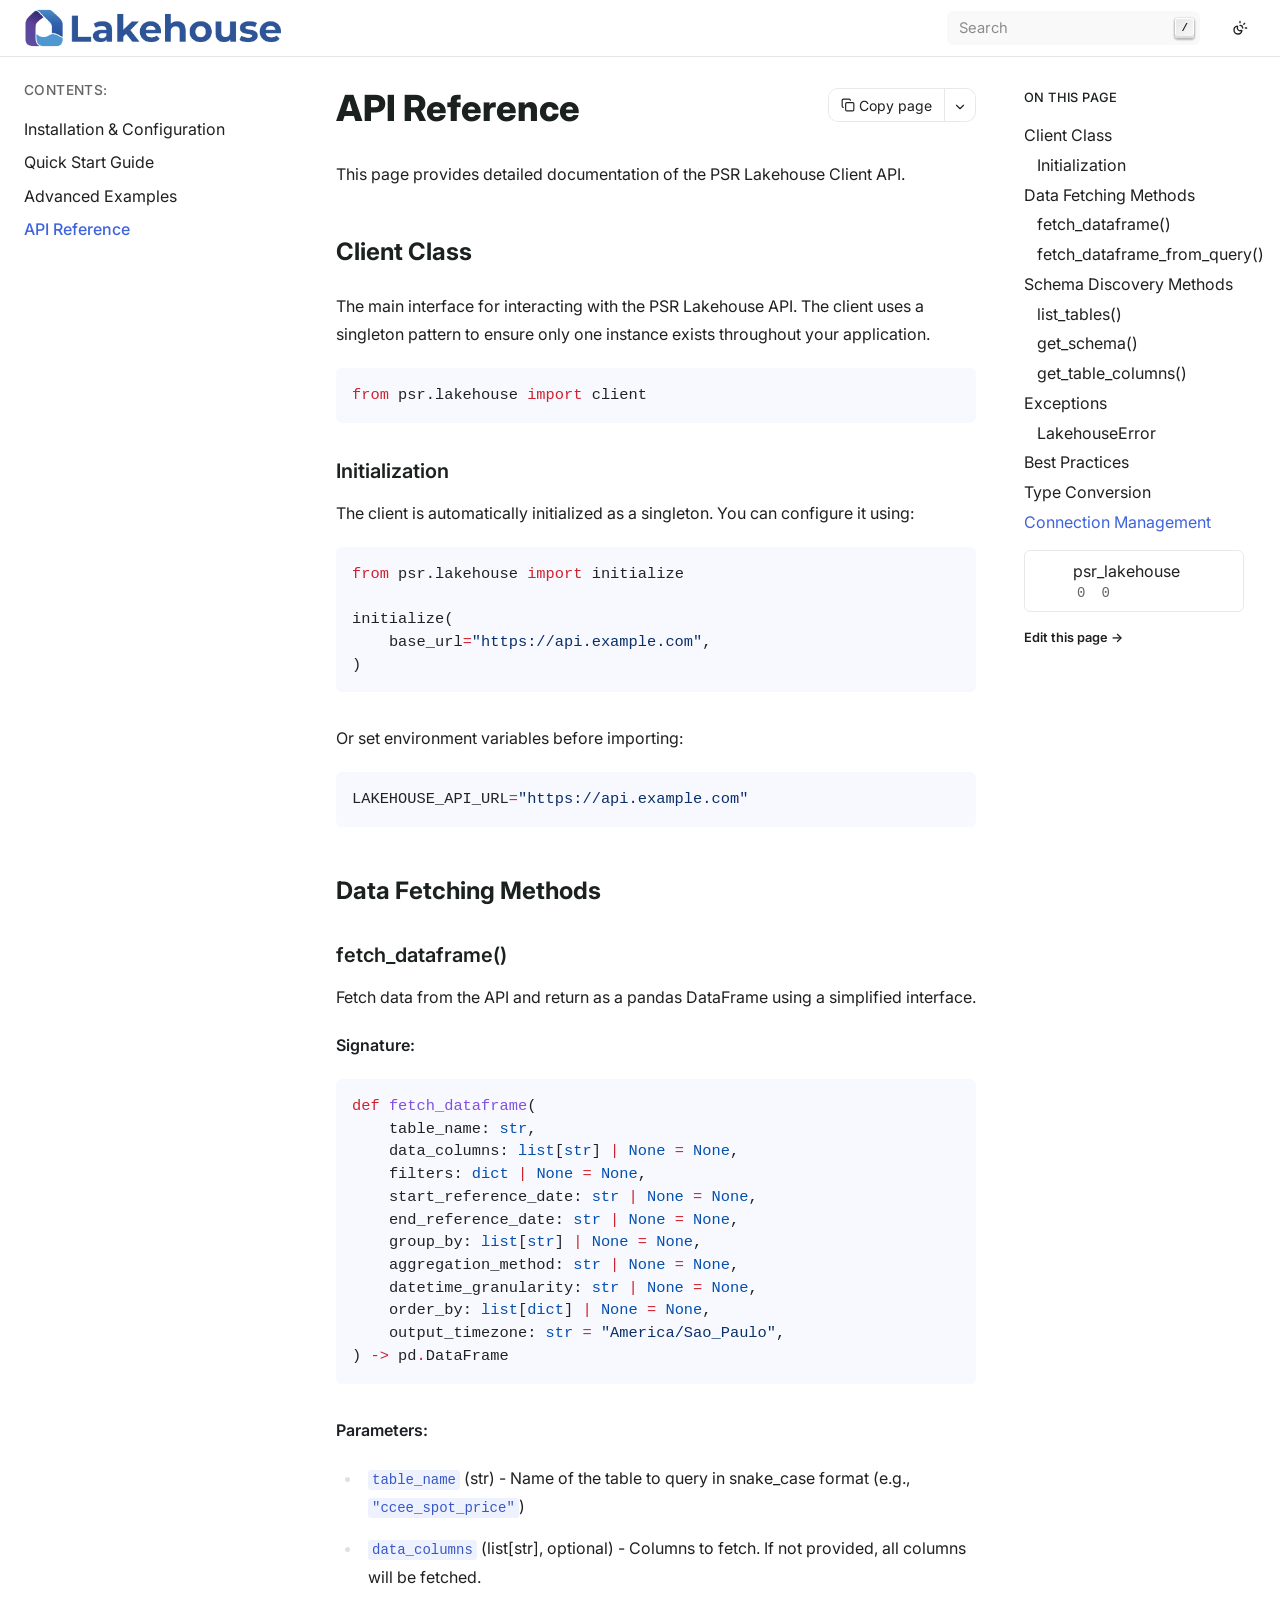
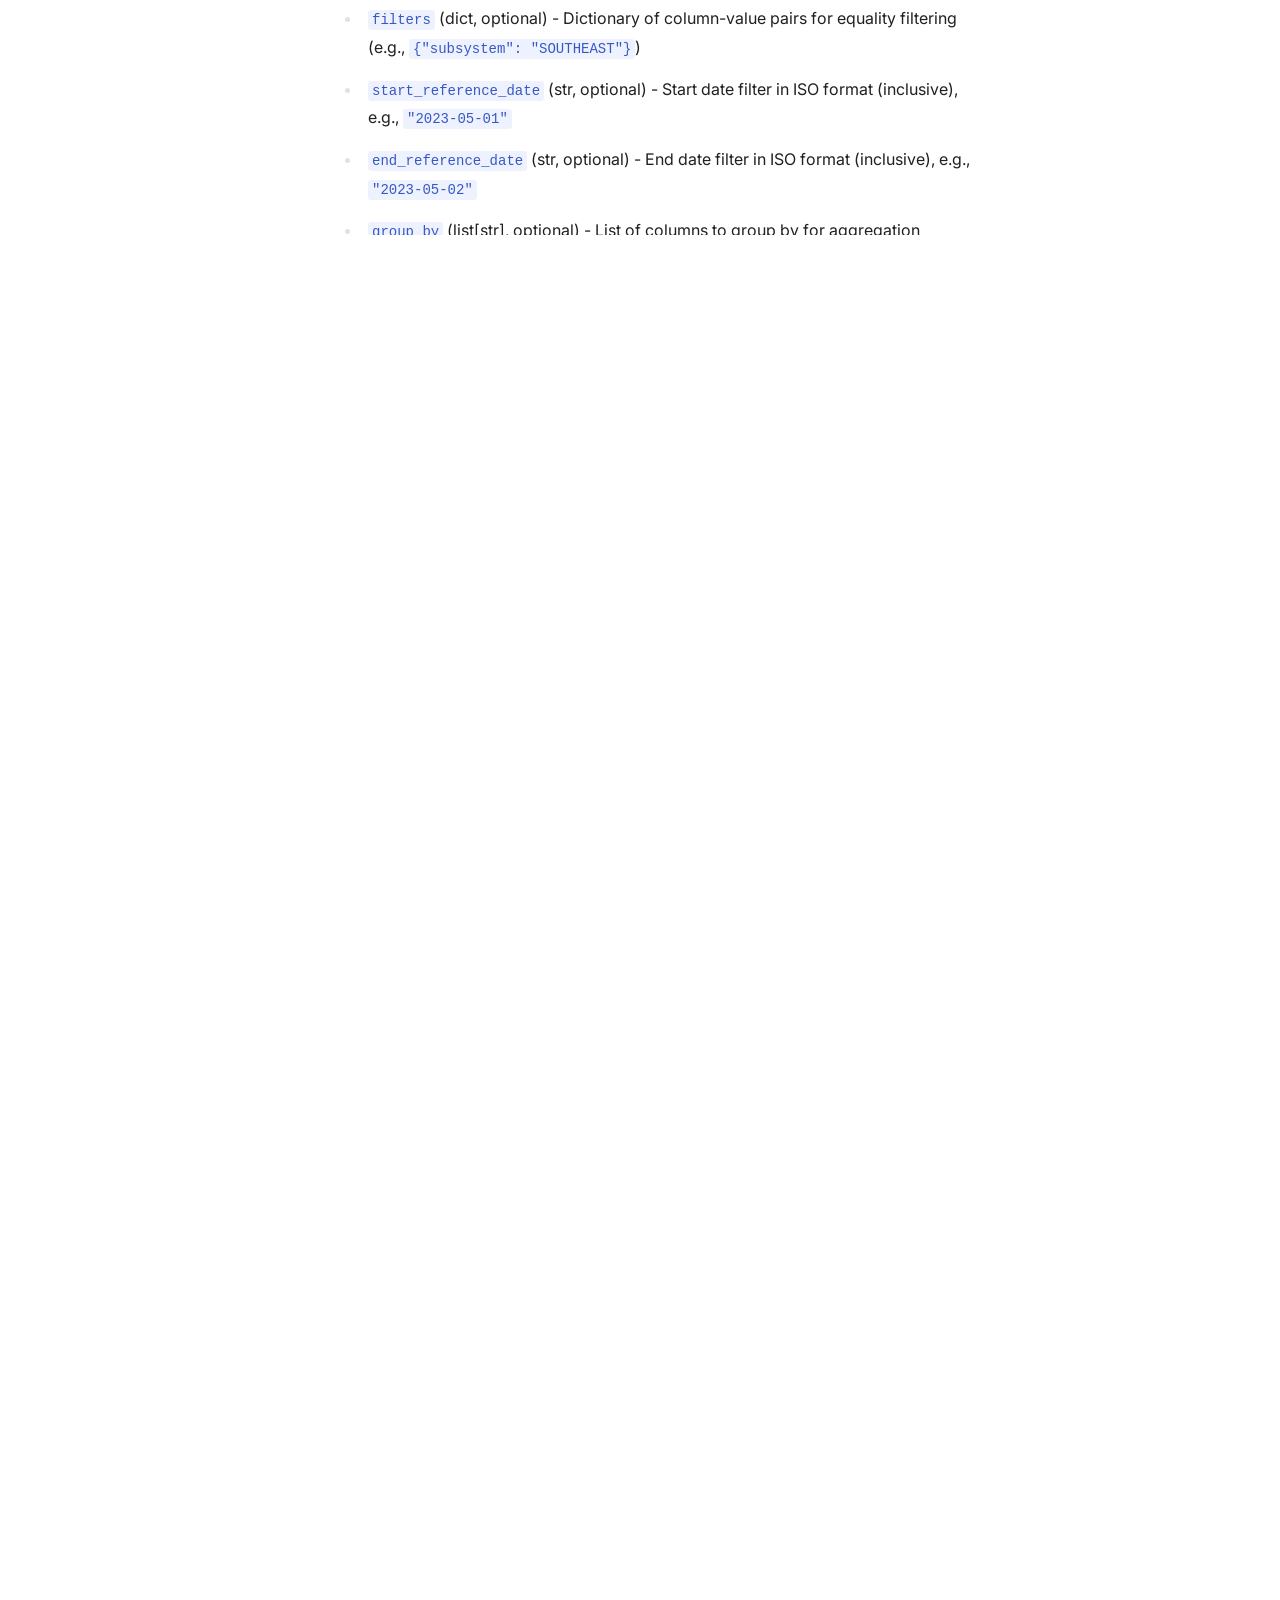
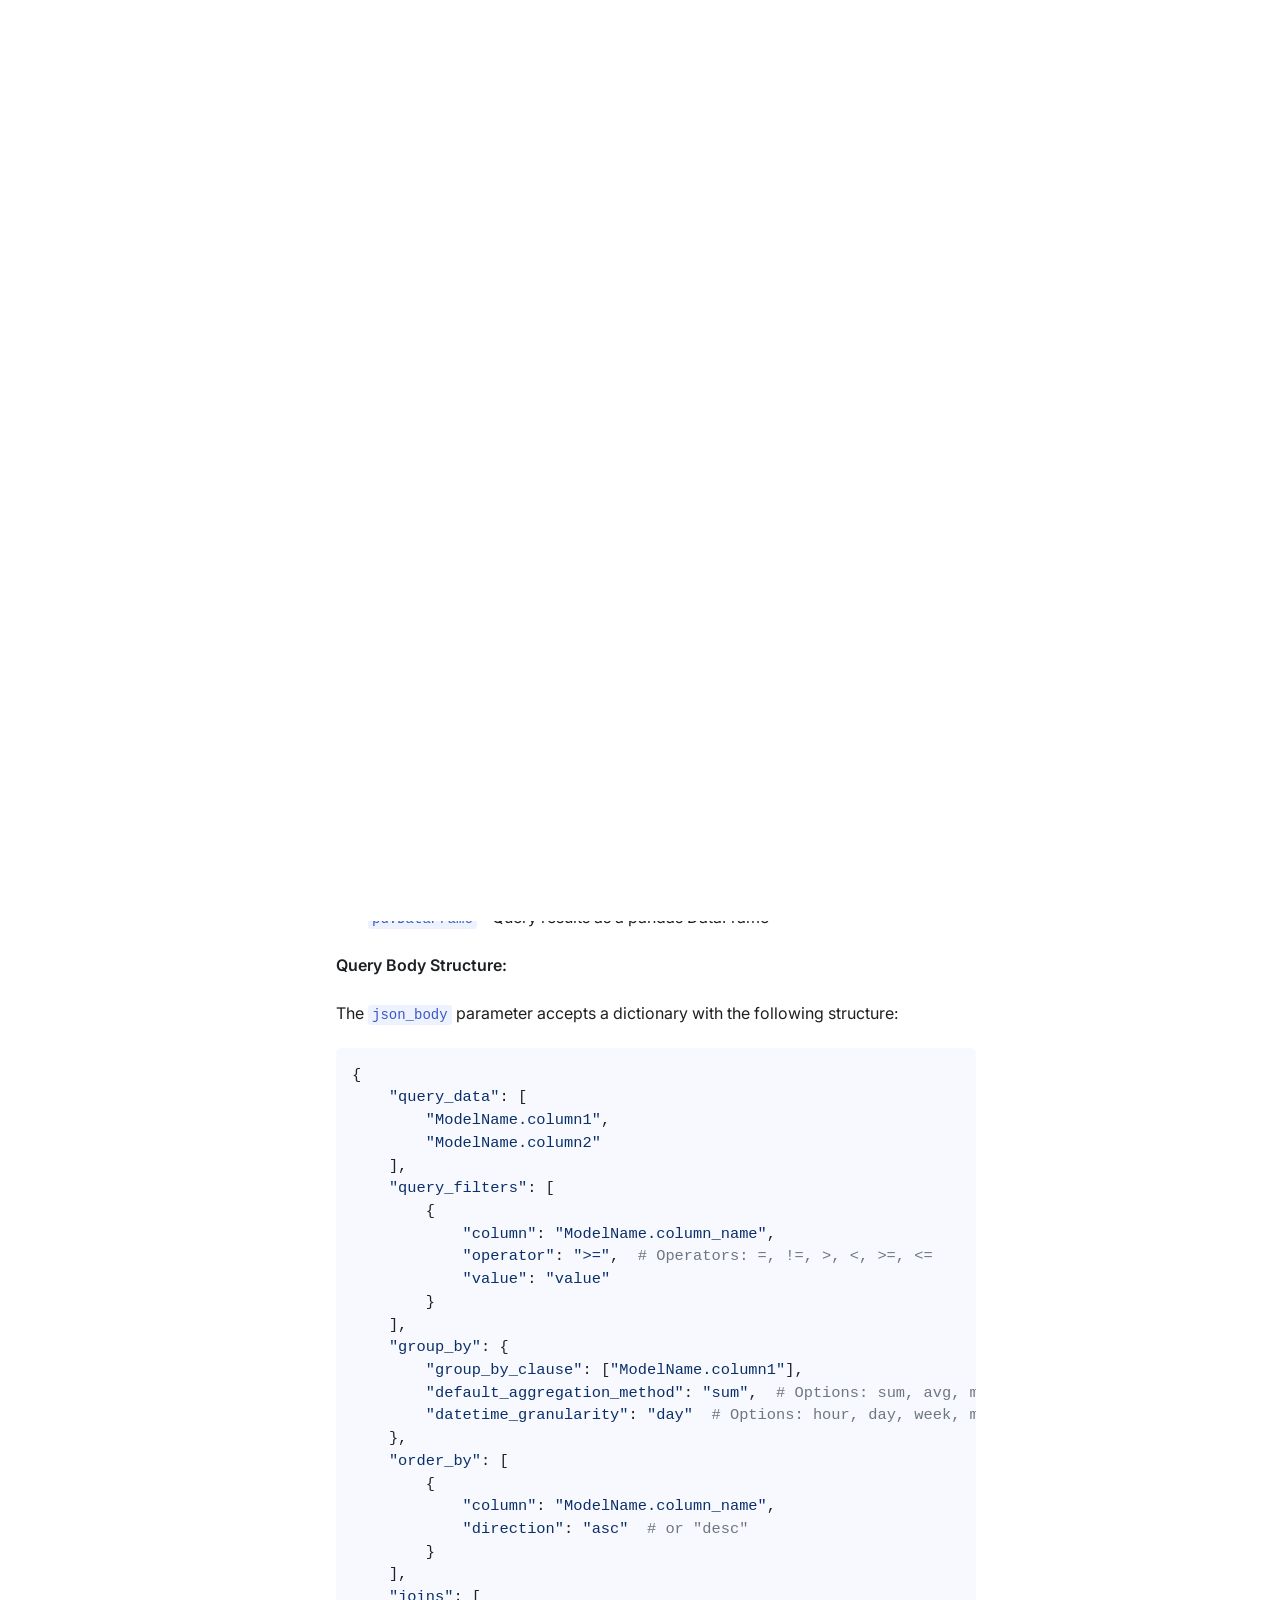
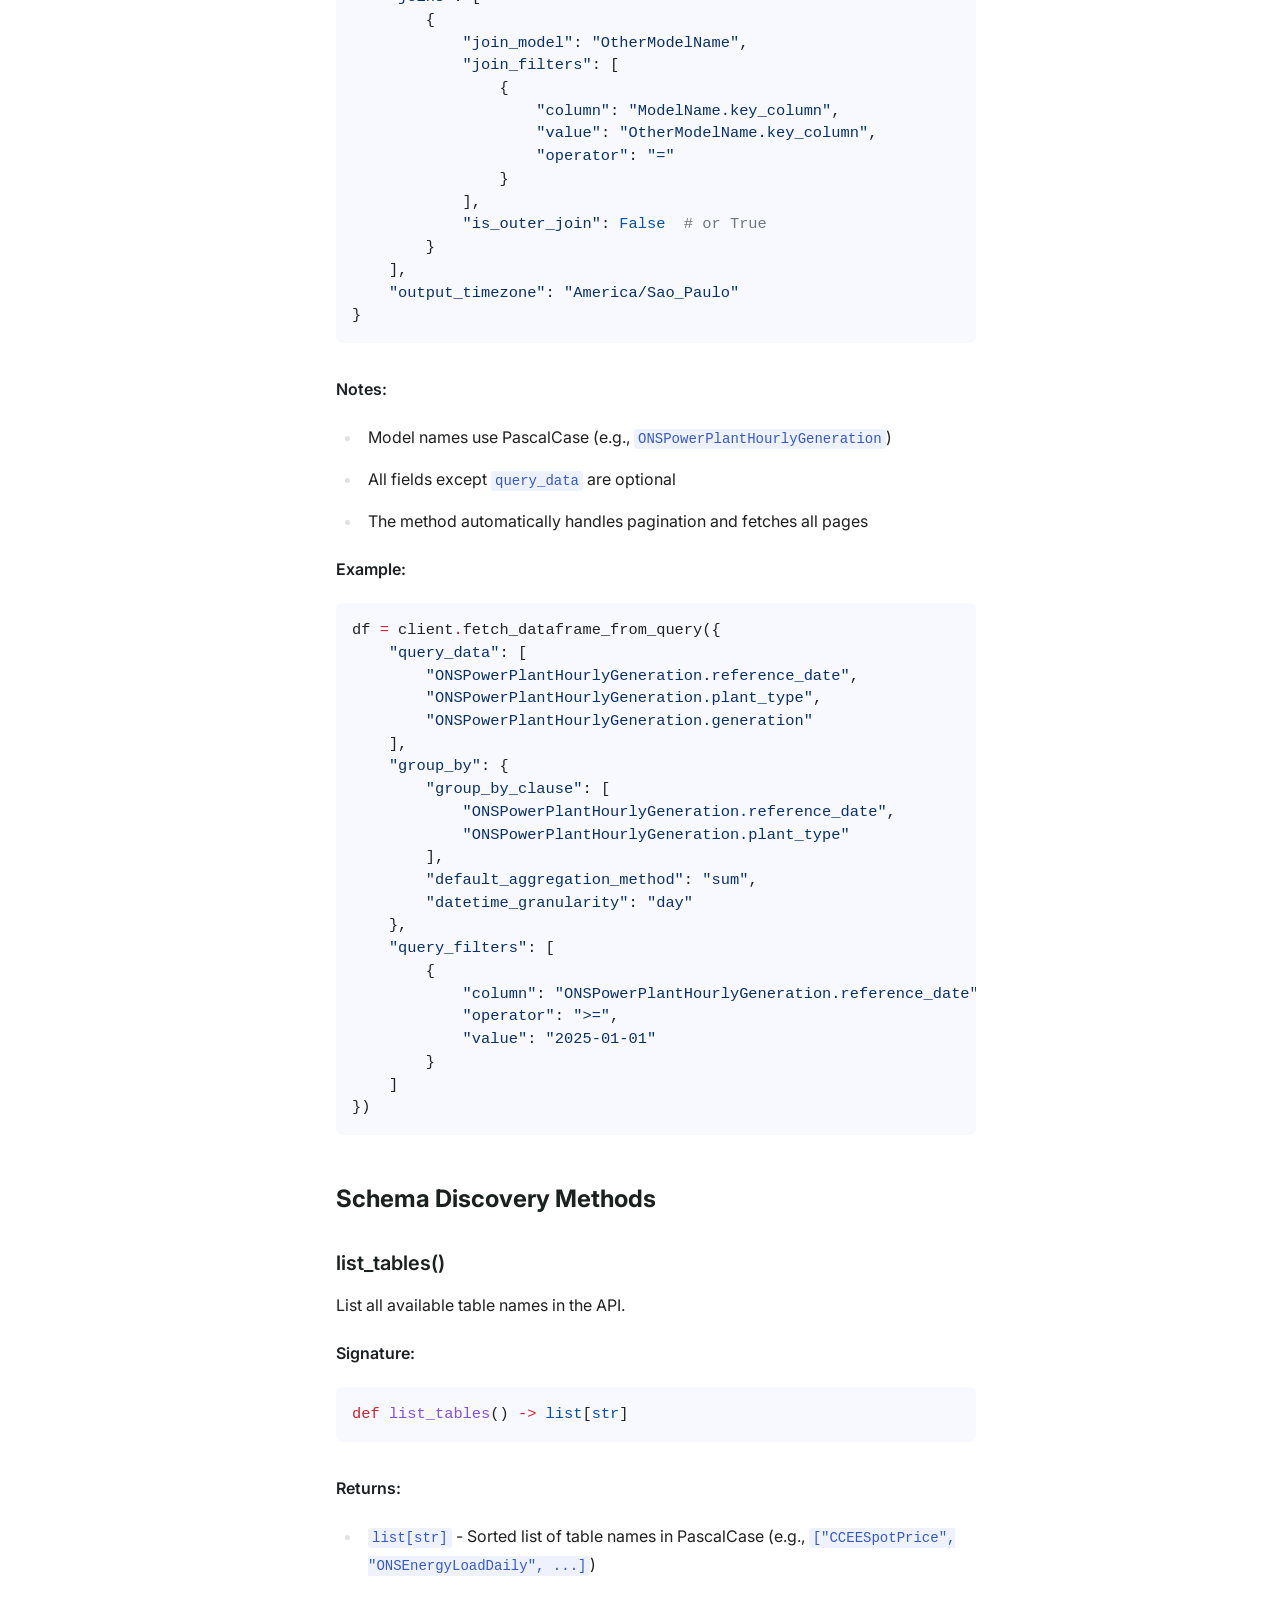
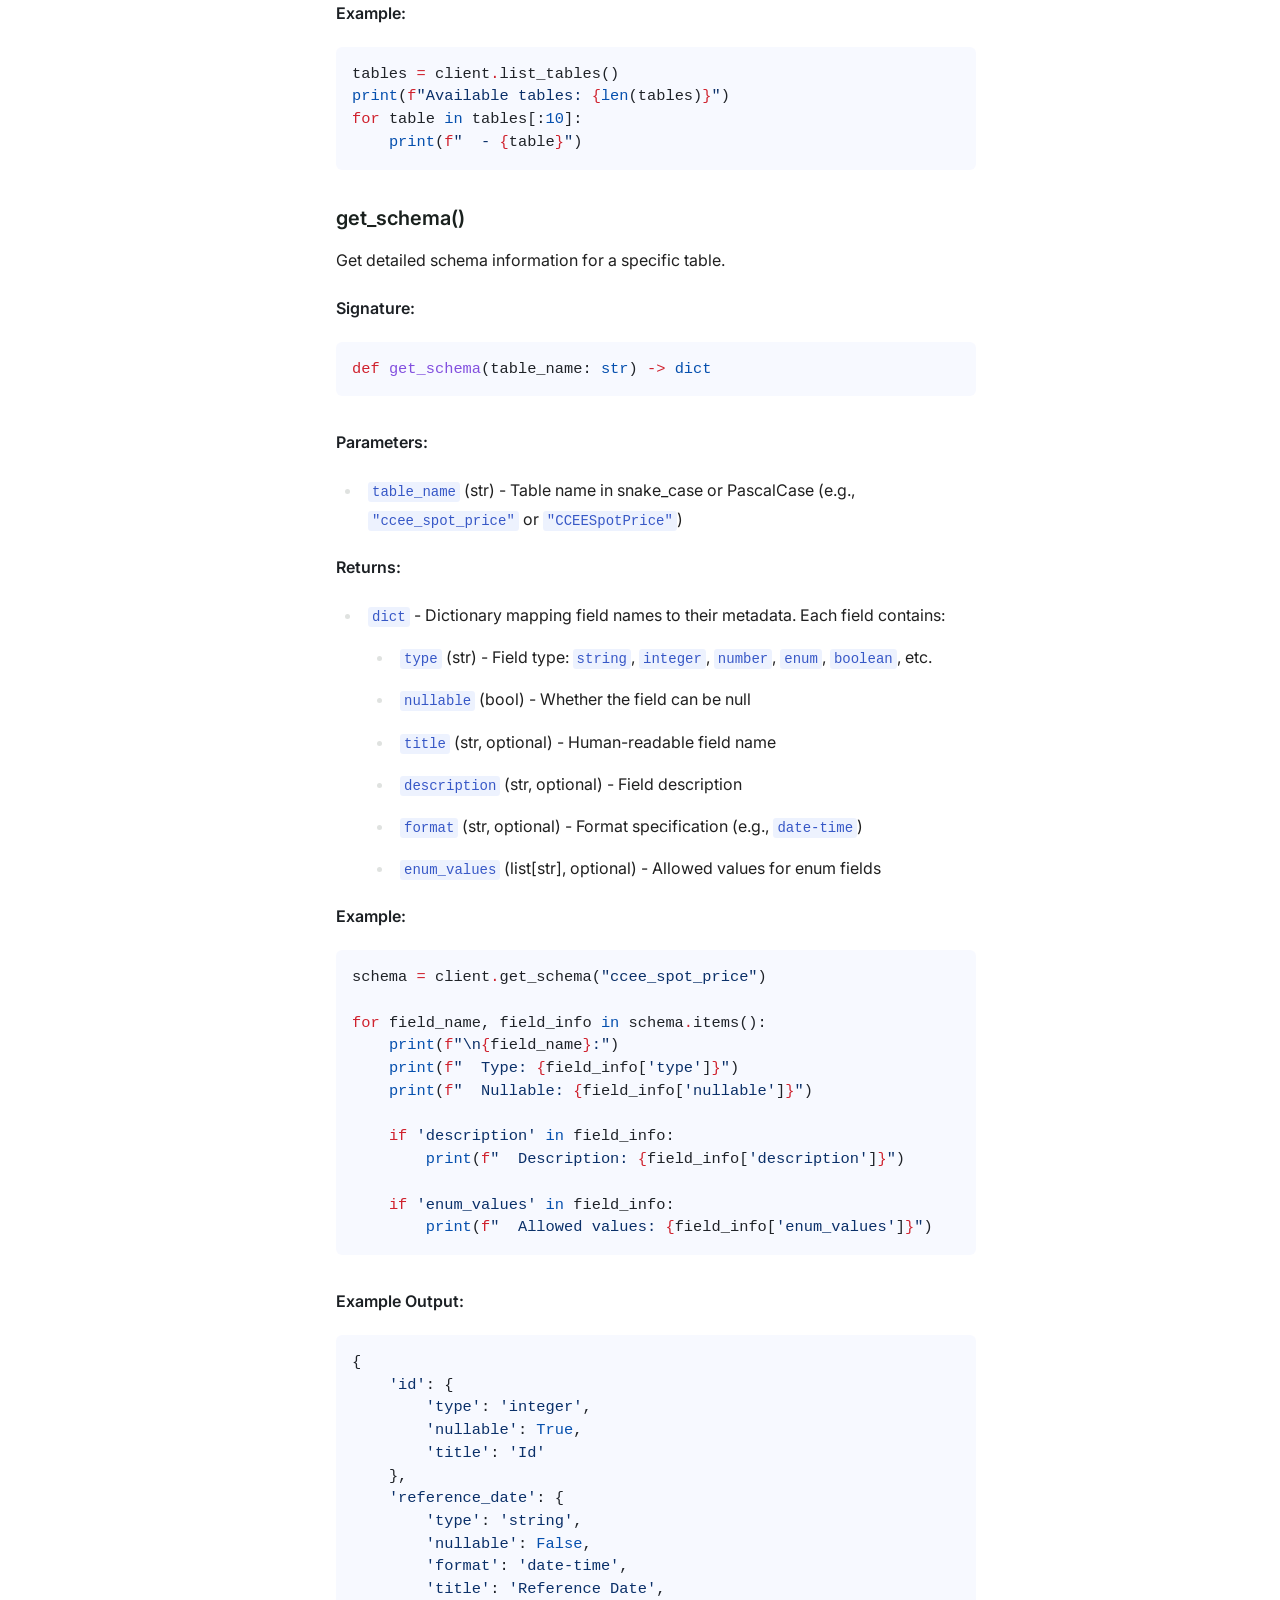
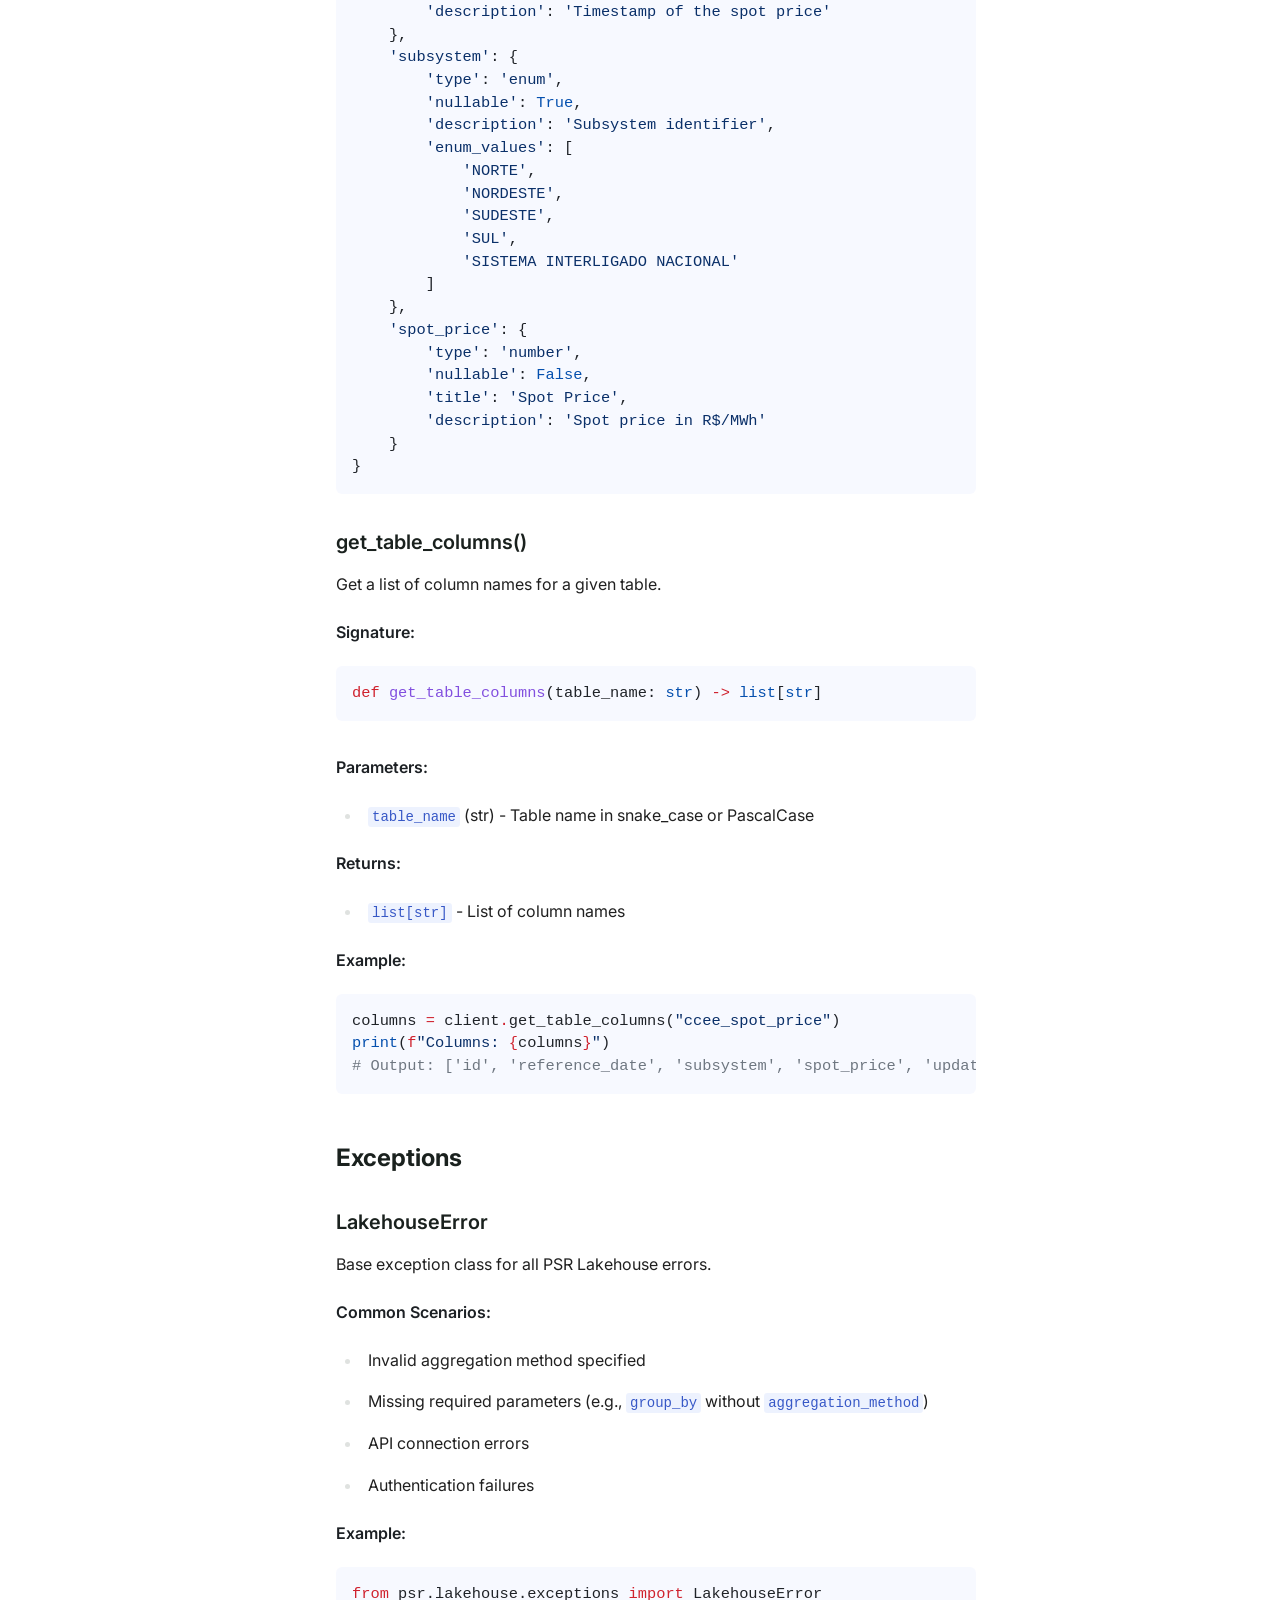
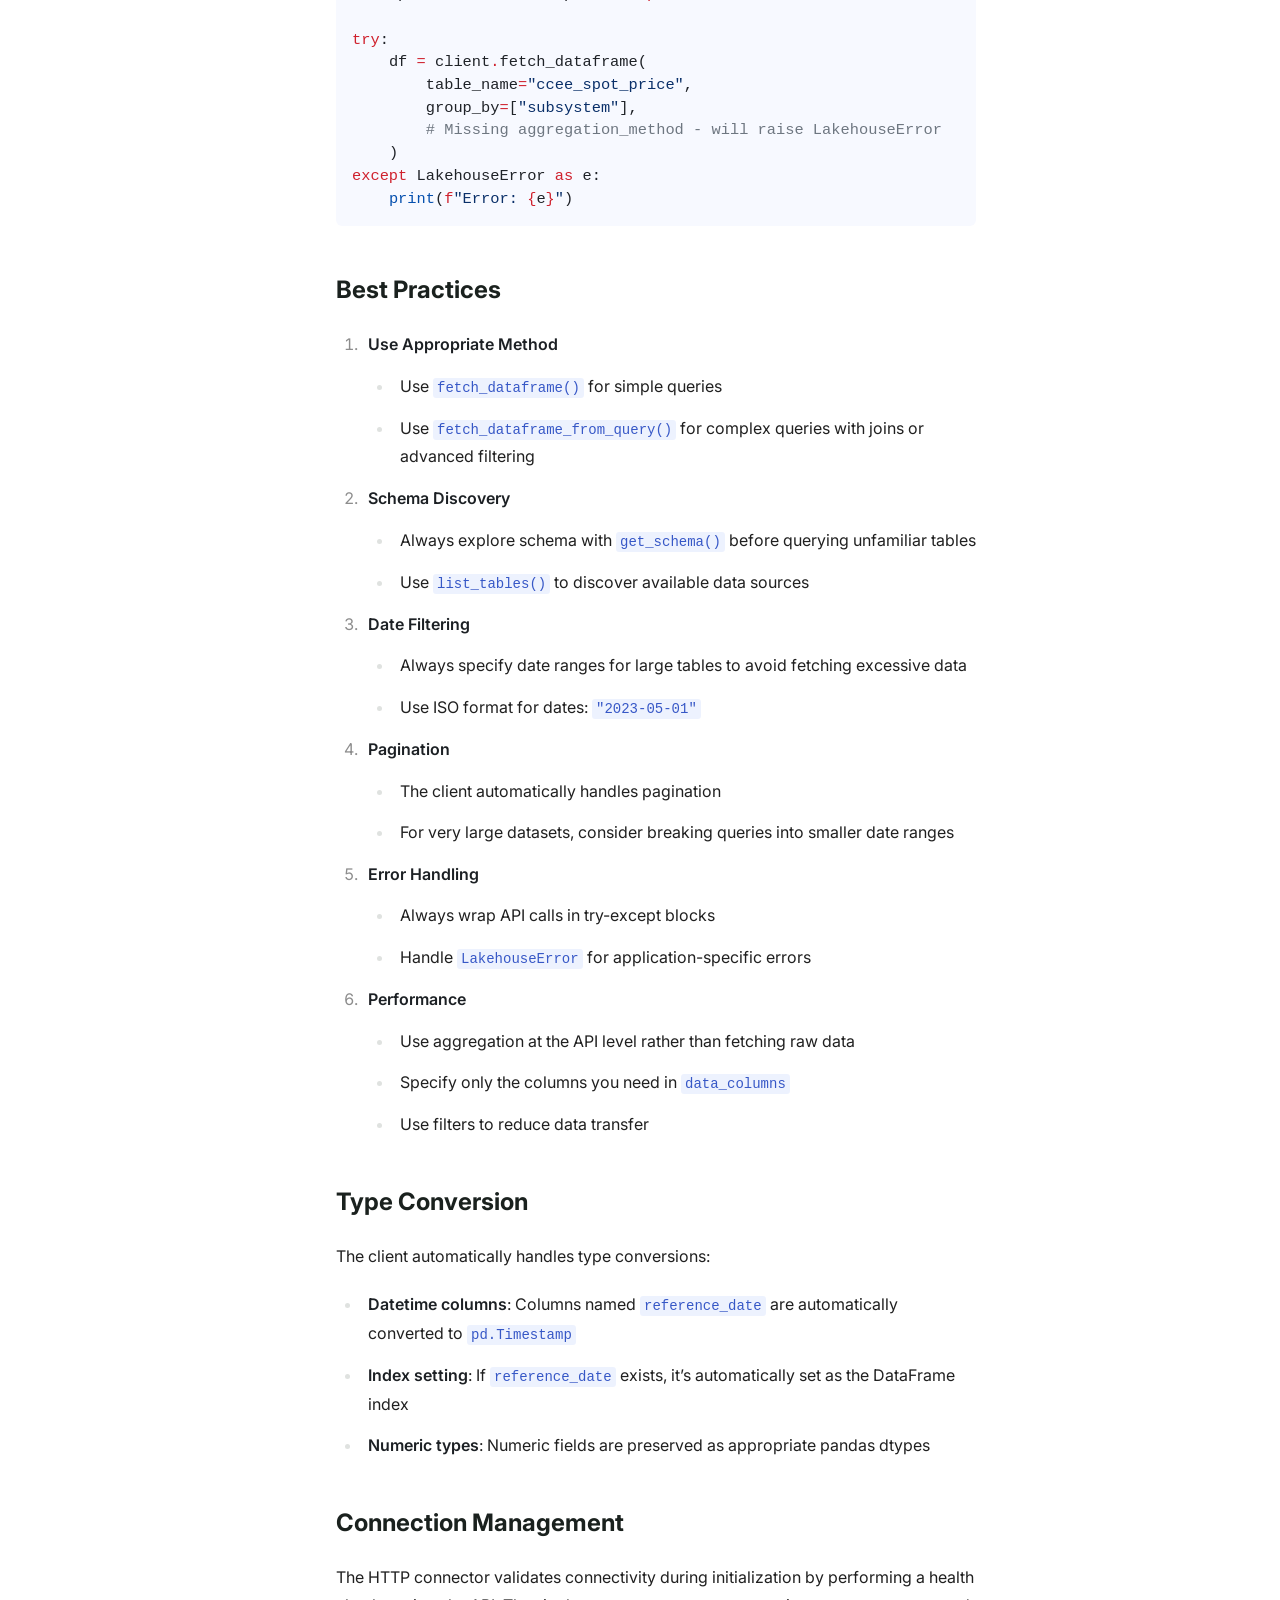
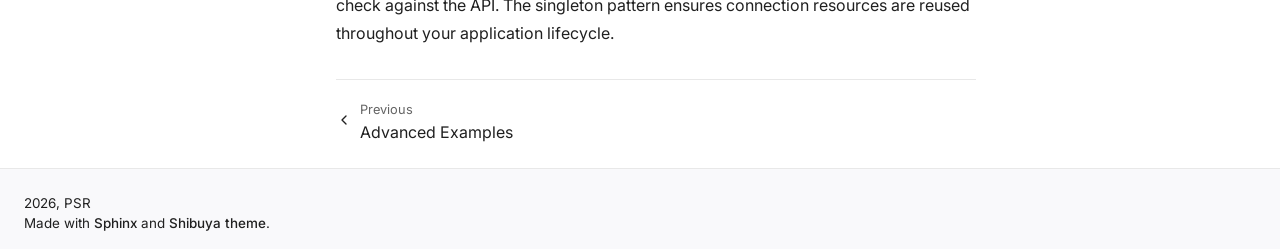
==== api.html @ d186fb66 "deploy: 8010148b75a392b4171730537d50de86d85e8af4" ====
<!DOCTYPE html>
<html lang="en" data-accent-color="indigo" data-content_root="./">
<head>
  <meta charset="utf-8">
  <meta name="viewport" content="width=device-width, initial-scale=1.0"><title>API Reference - PSR Lakehouse documentation</title><link rel="shortcut icon" href="_static/lakehouse.svg"/><link rel="index" title="Index" href="genindex.html" /><link rel="search" title="Search" href="search.html" /><link rel="prev" title="Advanced Examples" href="examples.html" /><script>
    function setColorMode(t){let e=document.documentElement;e.setAttribute("data-color-mode",t);let a=window.matchMedia&&window.matchMedia("(prefers-color-scheme: dark)").matches,s=t;"auto"===t&&(s=a?"dark":"light"),"light"===s?(e.classList.remove("dark"),e.classList.add("light")):(e.classList.remove("light"),e.classList.add("dark"))}
    setColorMode(localStorage._theme||"auto");
  </script><link rel="stylesheet" type="text/css" href="_static/pygments.css?v=e1a1ceaf" />
    <link rel="stylesheet" type="text/css" href="_static/shibuya.css?v=9454f7d5" />
    <link media="print" rel="stylesheet" type="text/css" href="_static/print.css?v=20ff2c19" />
    <link rel="stylesheet" type="text/css" href="_static/custom.css?v=dab9ba16" />
    <link rel="preconnect" href="https://fonts.googleapis.com">
<link rel="preconnect" href="https://fonts.gstatic.com" crossorigin>
<link href="https://fonts.googleapis.com/css2?family=Inter:wght@400;500;600;700&display=swap" rel="stylesheet">
<style>
:root {
  --sy-f-text: "Inter", var(--sy-f-sys), var(--sy-f-cjk), sans-serif;
  --sy-f-heading: "Inter", var(--sy-f-sys), var(--sy-f-cjk), sans-serif;
}
</style>
    
  <meta property="og:type" content="website"/><meta property="og:title" content="API Reference"/>
    <meta name="twitter:card" content="summary"/>
  </head>
<body><div class="sy-head">
  <div class="sy-head-blur"></div>
  <div class="sy-head-inner sy-container mx-auto">
    <a class="sy-head-brand" href="index.html">
      <img class="light-logo" src="_static/img/lakehouse_horizontal_light.png" alt="PSR Lakehouse" height="28" loading="lazy" />
      <img class="dark-logo" src="_static/img/lakehouse_horizontal_dark.png" alt="PSR Lakehouse" height="28" loading="lazy" />
      <strong>PSR Lakehouse</strong>
    </a>
    <div class="sy-head-nav" id="head-nav">
      <nav class="sy-head-links"></nav>
      <div class="sy-head-extra flex items-center print:hidden"><form class="searchbox flex items-center" action="search.html" method="get">
  <input type="text" name="q" placeholder="Search" />
  <kbd>/</kbd>
</form><div class="sy-head-socials">
  <a href="https://github.com/psrenergy/psr_lakehouse" aria-label="GitHub">
    <iconify-icon icon="simple-icons:github"></iconify-icon>
  </a></div></div>
    </div>
    <div class="sy-head-actions flex items-center shrink-0 print:hidden"><button class="js-theme theme-switch flex items-center"
data-aria-auto="Switch to light color mode"
data-aria-light="Switch to dark color mode"
data-aria-dark="Switch to auto color mode">
<i class="i-lucide theme-icon"></i>
</button><button class="md:hidden flex items-center js-menu" aria-label="Menu" type="button" aria-controls="head-nav" aria-expanded="false">
        <div class="hamburger">
          <span class="hamburger_1"></span>
          <span class="hamburger_2"></span>
          <span class="hamburger_3"></span>
        </div>
      </button>
    </div>
  </div>
</div>
<div class="sy-page sy-container flex mx-auto">
  <aside id="lside" class="sy-lside md:w-72 md:shrink-0 print:hidden">
    <div class="sy-lside-inner md:sticky">
      <div class="sy-scrollbar p-6">
        <div class="globaltoc" data-expand-depth="0"><p class="caption" role="heading" aria-level="3"><span class="caption-text">Contents:</span></p>
<ul class="current">
<li class="toctree-l1"><a class="reference internal" href="installation.html">Installation &amp; Configuration</a></li>
<li class="toctree-l1"><a class="reference internal" href="quickstart.html">Quick Start Guide</a></li>
<li class="toctree-l1"><a class="reference internal" href="examples.html">Advanced Examples</a></li>
<li class="toctree-l1 current"><a class="current reference internal" href="#">API Reference</a></li>
</ul>

        </div>
      </div>
    </div>
  </aside>
  <div class="lside-overlay js-menu" role="button" aria-label="Close left sidebar" aria-controls="lside" aria-expanded="false"></div>
  <aside id="rside" class="sy-rside pb-3 w-64 shrink-0 order-last">
    <button class="rside-close js-menu xl:hidden" aria-label="Close Table of Contents" type="button" aria-controls="rside" aria-expanded="false">
      <i class="i-lucide close"></i>
    </button>
    <div class="sy-scrollbar sy-rside-inner px-6 xl:top-16 xl:sticky xl:pl-0 pt-6 pb-4"><div class="localtoc"><h3>On this page</h3><ul>
<li><a class="reference internal" href="#client-class">Client Class</a><ul>
<li><a class="reference internal" href="#initialization">Initialization</a></li>
</ul>
</li>
<li><a class="reference internal" href="#data-fetching-methods">Data Fetching Methods</a><ul>
<li><a class="reference internal" href="#fetch-dataframe">fetch_dataframe()</a></li>
<li><a class="reference internal" href="#fetch-dataframe-from-query">fetch_dataframe_from_query()</a></li>
</ul>
</li>
<li><a class="reference internal" href="#schema-discovery-methods">Schema Discovery Methods</a><ul>
<li><a class="reference internal" href="#list-tables">list_tables()</a></li>
<li><a class="reference internal" href="#get-schema">get_schema()</a></li>
<li><a class="reference internal" href="#get-table-columns">get_table_columns()</a></li>
</ul>
</li>
<li><a class="reference internal" href="#exceptions">Exceptions</a><ul>
<li><a class="reference internal" href="#lakehouseerror">LakehouseError</a></li>
</ul>
</li>
<li><a class="reference internal" href="#best-practices">Best Practices</a></li>
<li><a class="reference internal" href="#type-conversion">Type Conversion</a></li>
<li><a class="reference internal" href="#connection-management">Connection Management</a></li>
</ul>
</div><a class="js-repo-stats repo-stats flex items-center" href="https://github.com/psrenergy/psr_lakehouse"
  data-type="github" data-user="psrenergy" data-repo="psr_lakehouse">
  <span class="w-8 flex items-center justify-around shrink-0 text-3xl">
    <iconify-icon icon="simple-icons:github"></iconify-icon>
  </span>
  <span class="flex-grow px-2 break-all">
    
    
      <span>psr_lakehouse</span>
    
    <span class="flex text-sm repo-stats-count">
      <span class="flex items-center pr-3">
        <iconify-icon icon="lucide:star"></iconify-icon>
        <strong class="js-repo-stars ml-1">0</strong>
      </span>
      <span class="flex items-center">
        <iconify-icon icon="lucide:git-fork"></iconify-icon>
        <strong class="js-repo-forks ml-1">0</strong>
      </span>
    </span>
  </span>
</a><div class="edit-this-page">
  <a href="https://github.com/psrenergy/psr_lakehouse/blob/main/docs/api.rst">Edit this page</a>
</div><div id="ethical-ad-placement" data-ea-publisher="readthedocs"></div></div>
  </aside>
  <div class="rside-overlay js-menu" role="button" aria-label="Close Table of Contents" aria-controls="rside" aria-expanded="false"></div>
  <main class="sy-main w-full max-sm:max-w-full print:pt-6">
<div class="sy-breadcrumbs" role="navigation">
  <div class="sy-breadcrumbs-inner flex items-center">
    <div class="md:hidden mr-3">
      <button class="js-menu" aria-label="Menu" type="button" aria-controls="lside" aria-expanded="false">
        <i class="i-lucide menu"></i>
      </button>
    </div>
    <ol class="flex-1" itemscope itemtype="https://schema.org/BreadcrumbList"><li itemprop="itemListElement" itemscope itemtype="https://schema.org/ListItem">
        <a itemprop="item" href="index.html"><span itemprop="name">PSR Lakehouse</span></a>
        <span>/</span>
        <meta itemprop="position" content="1" />
      </li><li itemprop="itemListElement" itemscope itemtype="https://schema.org/ListItem">
        <strong itemprop="name">API Reference</strong>
        <meta itemprop="position" content="2" />
      </li></ol>
    <div class="xl:hidden ml-1">
      <button class="js-menu" aria-label="Show table of contents" type="button" aria-controls="rside"
        aria-expanded="false">
        <i class="i-lucide outdent"></i>
      </button>
    </div>
  </div>
</div><div class="flex flex-col break-words justify-between">
      <div class="relative min-w-0 max-w-6xl px-6 pb-6 pt-8 xl:px-12">
  <div class="copy-page-wrapper relative pb-4 lg:absolute lg:top-8 lg:right-6 xl:right-12">
  <div id="copy-page-trigger">
    <button
      type="button"
      class="js-copy px-3 py-1 inline-flex items-center gap-1"
      data-url="https://raw.githubusercontent.com/psrenergy/psr_lakehouse/refs/heads/main/docs/api.rst.txt"
    >
      <i class="i-lucide" data-icon="copy"></i>
      <span>Copy page</span>
    </button>
    <button class="js-menu px-2 py-1" type="button" aria-label="More actions"
      aria-haspopup="menu" aria-expanded="false" aria-controls="copy-page-content">
      <i class="i-lucide chevron-down"></i>
    </button>
  </div>
  <div id="copy-page-content" role="menu" aria-orientation="vertical" aria-hidden="true">
    <div role="presentation">
      <div class="flex flex-col" role="group">
        <button class="js-copy" type="button" role="menuitem"
          data-url="https://raw.githubusercontent.com/psrenergy/psr_lakehouse/refs/heads/main/docs/api.rst.txt">
          <span class="iconify-icon">
            <i class="i-lucide" data-icon="copy"></i>
          </span>
          <span>Copy page</span>
        </button>
        <a role="menuitem" href="https://raw.githubusercontent.com/psrenergy/psr_lakehouse/refs/heads/main/docs/api.rst.txt" target="_blank" rel="nofollow"><iconify-icon icon="bi:code-slash"></iconify-icon>
            <span>View Source</span></a><a role="menuitem" href="https://chatgpt.com/?hints=search&q=Read%20https%3A//raw.githubusercontent.com/psrenergy/psr_lakehouse/refs/heads/main/docs/api.rst.txt%20so%20I%20can%20ask%20questions%20about%20it." target="_blank" rel="nofollow">
          <iconify-icon icon="bi:openai"></iconify-icon>
          <span>Open in ChatGPT</span>
        </a><a role="menuitem" href="https://claude.ai/new?q=Read%20https%3A//raw.githubusercontent.com/psrenergy/psr_lakehouse/refs/heads/main/docs/api.rst.txt%20so%20I%20can%20ask%20questions%20about%20it." target="_blank" rel="nofollow">
          <iconify-icon icon="bi:claude"></iconify-icon>
          <span>Open in Claude</span>
        </a></div>
    </div>
  </div>
</div><article class="yue" role="main">
          <section id="api-reference">
<h1>API Reference<a class="headerlink" href="#api-reference" title="Link to this heading">¶</a></h1>
<p>This page provides detailed documentation of the PSR Lakehouse Client API.</p>
<section id="client-class">
<h2>Client Class<a class="headerlink" href="#client-class" title="Link to this heading">¶</a></h2>
<p>The main interface for interacting with the PSR Lakehouse API. The client uses a singleton pattern to ensure only one instance exists throughout your application.</p>
<div class="highlight-python notranslate"><div class="highlight"><pre><span></span><span data-line="1"><span class="kn">from</span><span class="w"> </span><span class="nn">psr.lakehouse</span><span class="w"> </span><span class="kn">import</span> <span class="n">client</span>
</span></pre></div>
</div>
<section id="initialization">
<h3>Initialization<a class="headerlink" href="#initialization" title="Link to this heading">¶</a></h3>
<p>The client is automatically initialized as a singleton. You can configure it using:</p>
<div class="highlight-python notranslate"><div class="highlight"><pre><span></span><span data-line="1"><span class="kn">from</span><span class="w"> </span><span class="nn">psr.lakehouse</span><span class="w"> </span><span class="kn">import</span> <span class="n">initialize</span>
</span><span data-line="2">
</span><span data-line="3"><span class="n">initialize</span><span class="p">(</span>
</span><span data-line="4">    <span class="n">base_url</span><span class="o">=</span><span class="s2">&quot;https://api.example.com&quot;</span><span class="p">,</span>
</span><span data-line="5"><span class="p">)</span>
</span></pre></div>
</div>
<p>Or set environment variables before importing:</p>
<div class="highlight-bash notranslate"><div class="highlight"><pre><span></span><span data-line="1"><span class="nv">LAKEHOUSE_API_URL</span><span class="o">=</span><span class="s2">&quot;https://api.example.com&quot;</span>
</span></pre></div>
</div>
</section>
</section>
<section id="data-fetching-methods">
<h2>Data Fetching Methods<a class="headerlink" href="#data-fetching-methods" title="Link to this heading">¶</a></h2>
<section id="fetch-dataframe">
<h3>fetch_dataframe()<a class="headerlink" href="#fetch-dataframe" title="Link to this heading">¶</a></h3>
<p>Fetch data from the API and return as a pandas DataFrame using a simplified interface.</p>
<p><strong>Signature:</strong></p>
<div class="highlight-python notranslate"><div class="highlight"><pre><span></span><span data-line="1"><span class="k">def</span><span class="w"> </span><span class="nf">fetch_dataframe</span><span class="p">(</span>
</span><span data-line="2">    <span class="n">table_name</span><span class="p">:</span> <span class="nb">str</span><span class="p">,</span>
</span><span data-line="3">    <span class="n">data_columns</span><span class="p">:</span> <span class="nb">list</span><span class="p">[</span><span class="nb">str</span><span class="p">]</span> <span class="o">|</span> <span class="kc">None</span> <span class="o">=</span> <span class="kc">None</span><span class="p">,</span>
</span><span data-line="4">    <span class="n">filters</span><span class="p">:</span> <span class="nb">dict</span> <span class="o">|</span> <span class="kc">None</span> <span class="o">=</span> <span class="kc">None</span><span class="p">,</span>
</span><span data-line="5">    <span class="n">start_reference_date</span><span class="p">:</span> <span class="nb">str</span> <span class="o">|</span> <span class="kc">None</span> <span class="o">=</span> <span class="kc">None</span><span class="p">,</span>
</span><span data-line="6">    <span class="n">end_reference_date</span><span class="p">:</span> <span class="nb">str</span> <span class="o">|</span> <span class="kc">None</span> <span class="o">=</span> <span class="kc">None</span><span class="p">,</span>
</span><span data-line="7">    <span class="n">group_by</span><span class="p">:</span> <span class="nb">list</span><span class="p">[</span><span class="nb">str</span><span class="p">]</span> <span class="o">|</span> <span class="kc">None</span> <span class="o">=</span> <span class="kc">None</span><span class="p">,</span>
</span><span data-line="8">    <span class="n">aggregation_method</span><span class="p">:</span> <span class="nb">str</span> <span class="o">|</span> <span class="kc">None</span> <span class="o">=</span> <span class="kc">None</span><span class="p">,</span>
</span><span data-line="9">    <span class="n">datetime_granularity</span><span class="p">:</span> <span class="nb">str</span> <span class="o">|</span> <span class="kc">None</span> <span class="o">=</span> <span class="kc">None</span><span class="p">,</span>
</span><span data-line="10">    <span class="n">order_by</span><span class="p">:</span> <span class="nb">list</span><span class="p">[</span><span class="nb">dict</span><span class="p">]</span> <span class="o">|</span> <span class="kc">None</span> <span class="o">=</span> <span class="kc">None</span><span class="p">,</span>
</span><span data-line="11">    <span class="n">output_timezone</span><span class="p">:</span> <span class="nb">str</span> <span class="o">=</span> <span class="s2">&quot;America/Sao_Paulo&quot;</span><span class="p">,</span>
</span><span data-line="12"><span class="p">)</span> <span class="o">-&gt;</span> <span class="n">pd</span><span class="o">.</span><span class="n">DataFrame</span>
</span></pre></div>
</div>
<p><strong>Parameters:</strong></p>
<ul class="simple">
<li><p><code class="docutils literal notranslate"><span class="pre">table_name</span></code> (str) - Name of the table to query in snake_case format (e.g., <code class="docutils literal notranslate"><span class="pre">&quot;ccee_spot_price&quot;</span></code>)</p></li>
<li><p><code class="docutils literal notranslate"><span class="pre">data_columns</span></code> (list[str], optional) - Columns to fetch. If not provided, all columns will be fetched.</p></li>
<li><p><code class="docutils literal notranslate"><span class="pre">filters</span></code> (dict, optional) - Dictionary of column-value pairs for equality filtering (e.g., <code class="docutils literal notranslate"><span class="pre">{&quot;subsystem&quot;:</span> <span class="pre">&quot;SOUTHEAST&quot;}</span></code>)</p></li>
<li><p><code class="docutils literal notranslate"><span class="pre">start_reference_date</span></code> (str, optional) - Start date filter in ISO format (inclusive), e.g., <code class="docutils literal notranslate"><span class="pre">&quot;2023-05-01&quot;</span></code></p></li>
<li><p><code class="docutils literal notranslate"><span class="pre">end_reference_date</span></code> (str, optional) - End date filter in ISO format (inclusive), e.g., <code class="docutils literal notranslate"><span class="pre">&quot;2023-05-02&quot;</span></code></p></li>
<li><p><code class="docutils literal notranslate"><span class="pre">group_by</span></code> (list[str], optional) - List of columns to group by for aggregation</p></li>
<li><p><code class="docutils literal notranslate"><span class="pre">aggregation_method</span></code> (str, optional) - Aggregation method when using <code class="docutils literal notranslate"><span class="pre">group_by</span></code>. Options: <code class="docutils literal notranslate"><span class="pre">&quot;sum&quot;</span></code>, <code class="docutils literal notranslate"><span class="pre">&quot;avg&quot;</span></code>, <code class="docutils literal notranslate"><span class="pre">&quot;min&quot;</span></code>, <code class="docutils literal notranslate"><span class="pre">&quot;max&quot;</span></code></p></li>
<li><p><code class="docutils literal notranslate"><span class="pre">datetime_granularity</span></code> (str, optional) - Temporal aggregation level. Options: <code class="docutils literal notranslate"><span class="pre">&quot;hour&quot;</span></code>, <code class="docutils literal notranslate"><span class="pre">&quot;day&quot;</span></code>, <code class="docutils literal notranslate"><span class="pre">&quot;week&quot;</span></code>, <code class="docutils literal notranslate"><span class="pre">&quot;month&quot;</span></code></p></li>
<li><p><code class="docutils literal notranslate"><span class="pre">order_by</span></code> (list[dict], optional) - Sort order as list of dictionaries with <code class="docutils literal notranslate"><span class="pre">column</span></code> and <code class="docutils literal notranslate"><span class="pre">direction</span></code> (<code class="docutils literal notranslate"><span class="pre">&quot;asc&quot;</span></code> or <code class="docutils literal notranslate"><span class="pre">&quot;desc&quot;</span></code>)</p></li>
<li><p><code class="docutils literal notranslate"><span class="pre">output_timezone</span></code> (str, optional) - Output timezone for datetime fields. Default: <code class="docutils literal notranslate"><span class="pre">&quot;America/Sao_Paulo&quot;</span></code></p></li>
</ul>
<p><strong>Returns:</strong></p>
<ul class="simple">
<li><p><code class="docutils literal notranslate"><span class="pre">pd.DataFrame</span></code> - Query results as a pandas DataFrame</p></li>
</ul>
<p><strong>Raises:</strong></p>
<ul class="simple">
<li><p><code class="docutils literal notranslate"><span class="pre">LakehouseError</span></code> - If <code class="docutils literal notranslate"><span class="pre">group_by</span></code> and <code class="docutils literal notranslate"><span class="pre">aggregation_method</span></code> are not provided together, or if an unsupported aggregation method is specified</p></li>
</ul>
<p><strong>Example:</strong></p>
<div class="highlight-python notranslate"><div class="highlight"><pre><span></span><span data-line="1"><span class="c1"># Basic fetch</span>
</span><span data-line="2"><span class="n">df</span> <span class="o">=</span> <span class="n">client</span><span class="o">.</span><span class="n">fetch_dataframe</span><span class="p">(</span>
</span><span data-line="3">    <span class="n">table_name</span><span class="o">=</span><span class="s2">&quot;ccee_spot_price&quot;</span><span class="p">,</span>
</span><span data-line="4">    <span class="n">data_columns</span><span class="o">=</span><span class="p">[</span><span class="s2">&quot;reference_date&quot;</span><span class="p">,</span> <span class="s2">&quot;subsystem&quot;</span><span class="p">,</span> <span class="s2">&quot;spot_price&quot;</span><span class="p">],</span>
</span><span data-line="5">    <span class="n">start_reference_date</span><span class="o">=</span><span class="s2">&quot;2023-05-01&quot;</span><span class="p">,</span>
</span><span data-line="6">    <span class="n">end_reference_date</span><span class="o">=</span><span class="s2">&quot;2023-05-02&quot;</span><span class="p">,</span>
</span><span data-line="7"><span class="p">)</span>
</span><span data-line="8">
</span><span data-line="9"><span class="c1"># With filtering</span>
</span><span data-line="10"><span class="n">df</span> <span class="o">=</span> <span class="n">client</span><span class="o">.</span><span class="n">fetch_dataframe</span><span class="p">(</span>
</span><span data-line="11">    <span class="n">table_name</span><span class="o">=</span><span class="s2">&quot;ons_stored_energy_subsystem&quot;</span><span class="p">,</span>
</span><span data-line="12">    <span class="n">data_columns</span><span class="o">=</span><span class="p">[</span><span class="s2">&quot;reference_date&quot;</span><span class="p">,</span> <span class="s2">&quot;verified_stored_energy_percentage&quot;</span><span class="p">],</span>
</span><span data-line="13">    <span class="n">start_reference_date</span><span class="o">=</span><span class="s2">&quot;2023-05-01&quot;</span><span class="p">,</span>
</span><span data-line="14">    <span class="n">end_reference_date</span><span class="o">=</span><span class="s2">&quot;2023-05-02&quot;</span><span class="p">,</span>
</span><span data-line="15">    <span class="n">filters</span><span class="o">=</span><span class="p">{</span><span class="s2">&quot;subsystem&quot;</span><span class="p">:</span> <span class="s2">&quot;SOUTHEAST&quot;</span><span class="p">},</span>
</span><span data-line="16"><span class="p">)</span>
</span><span data-line="17">
</span><span data-line="18"><span class="c1"># With aggregation</span>
</span><span data-line="19"><span class="n">df</span> <span class="o">=</span> <span class="n">client</span><span class="o">.</span><span class="n">fetch_dataframe</span><span class="p">(</span>
</span><span data-line="20">    <span class="n">table_name</span><span class="o">=</span><span class="s2">&quot;ccee_spot_price&quot;</span><span class="p">,</span>
</span><span data-line="21">    <span class="n">data_columns</span><span class="o">=</span><span class="p">[</span><span class="s2">&quot;spot_price&quot;</span><span class="p">],</span>
</span><span data-line="22">    <span class="n">start_reference_date</span><span class="o">=</span><span class="s2">&quot;2023-01-01&quot;</span><span class="p">,</span>
</span><span data-line="23">    <span class="n">end_reference_date</span><span class="o">=</span><span class="s2">&quot;2023-02-01&quot;</span><span class="p">,</span>
</span><span data-line="24">    <span class="n">group_by</span><span class="o">=</span><span class="p">[</span><span class="s2">&quot;subsystem&quot;</span><span class="p">],</span>
</span><span data-line="25">    <span class="n">aggregation_method</span><span class="o">=</span><span class="s2">&quot;avg&quot;</span><span class="p">,</span>
</span><span data-line="26"><span class="p">)</span>
</span><span data-line="27">
</span><span data-line="28"><span class="c1"># With temporal aggregation</span>
</span><span data-line="29"><span class="n">df</span> <span class="o">=</span> <span class="n">client</span><span class="o">.</span><span class="n">fetch_dataframe</span><span class="p">(</span>
</span><span data-line="30">    <span class="n">table_name</span><span class="o">=</span><span class="s2">&quot;ons_power_plant_hourly_generation&quot;</span><span class="p">,</span>
</span><span data-line="31">    <span class="n">data_columns</span><span class="o">=</span><span class="p">[</span><span class="s2">&quot;plant_type&quot;</span><span class="p">,</span> <span class="s2">&quot;generation&quot;</span><span class="p">],</span>
</span><span data-line="32">    <span class="n">start_reference_date</span><span class="o">=</span><span class="s2">&quot;2025-01-01&quot;</span><span class="p">,</span>
</span><span data-line="33">    <span class="n">end_reference_date</span><span class="o">=</span><span class="s2">&quot;2025-01-31&quot;</span><span class="p">,</span>
</span><span data-line="34">    <span class="n">group_by</span><span class="o">=</span><span class="p">[</span><span class="s2">&quot;reference_date&quot;</span><span class="p">,</span> <span class="s2">&quot;plant_type&quot;</span><span class="p">],</span>
</span><span data-line="35">    <span class="n">aggregation_method</span><span class="o">=</span><span class="s2">&quot;sum&quot;</span><span class="p">,</span>
</span><span data-line="36">    <span class="n">datetime_granularity</span><span class="o">=</span><span class="s2">&quot;day&quot;</span><span class="p">,</span>
</span><span data-line="37"><span class="p">)</span>
</span><span data-line="38">
</span><span data-line="39"><span class="c1"># With ordering</span>
</span><span data-line="40"><span class="n">df</span> <span class="o">=</span> <span class="n">client</span><span class="o">.</span><span class="n">fetch_dataframe</span><span class="p">(</span>
</span><span data-line="41">    <span class="n">table_name</span><span class="o">=</span><span class="s2">&quot;ccee_spot_price&quot;</span><span class="p">,</span>
</span><span data-line="42">    <span class="n">data_columns</span><span class="o">=</span><span class="p">[</span><span class="s2">&quot;spot_price&quot;</span><span class="p">],</span>
</span><span data-line="43">    <span class="n">start_reference_date</span><span class="o">=</span><span class="s2">&quot;2023-01-01&quot;</span><span class="p">,</span>
</span><span data-line="44">    <span class="n">end_reference_date</span><span class="o">=</span><span class="s2">&quot;2023-02-01&quot;</span><span class="p">,</span>
</span><span data-line="45">    <span class="n">order_by</span><span class="o">=</span><span class="p">[</span>
</span><span data-line="46">        <span class="p">{</span><span class="s2">&quot;column&quot;</span><span class="p">:</span> <span class="s2">&quot;reference_date&quot;</span><span class="p">,</span> <span class="s2">&quot;direction&quot;</span><span class="p">:</span> <span class="s2">&quot;desc&quot;</span><span class="p">},</span>
</span><span data-line="47">        <span class="p">{</span><span class="s2">&quot;column&quot;</span><span class="p">:</span> <span class="s2">&quot;subsystem&quot;</span><span class="p">,</span> <span class="s2">&quot;direction&quot;</span><span class="p">:</span> <span class="s2">&quot;asc&quot;</span><span class="p">},</span>
</span><span data-line="48">    <span class="p">],</span>
</span><span data-line="49"><span class="p">)</span>
</span></pre></div>
</div>
</section>
<section id="fetch-dataframe-from-query">
<h3>fetch_dataframe_from_query()<a class="headerlink" href="#fetch-dataframe-from-query" title="Link to this heading">¶</a></h3>
<p>Fetch data using a custom JSON query body. This method provides access to advanced features like joins, custom operators, and complex ordering.</p>
<p><strong>Signature:</strong></p>
<div class="highlight-python notranslate"><div class="highlight"><pre><span></span><span data-line="1"><span class="k">def</span><span class="w"> </span><span class="nf">fetch_dataframe_from_query</span><span class="p">(</span>
</span><span data-line="2">    <span class="n">json_body</span><span class="p">:</span> <span class="nb">dict</span><span class="p">,</span>
</span><span data-line="3">    <span class="n">page_size</span><span class="p">:</span> <span class="nb">int</span> <span class="o">=</span> <span class="mi">1000</span>
</span><span data-line="4"><span class="p">)</span> <span class="o">-&gt;</span> <span class="n">pd</span><span class="o">.</span><span class="n">DataFrame</span>
</span></pre></div>
</div>
<p><strong>Parameters:</strong></p>
<ul class="simple">
<li><p><code class="docutils literal notranslate"><span class="pre">json_body</span></code> (dict) - JSON request body for the query. See Query Structure below.</p></li>
<li><p><code class="docutils literal notranslate"><span class="pre">page_size</span></code> (int, optional) - Number of results per page. Default: 1000</p></li>
</ul>
<p><strong>Returns:</strong></p>
<ul class="simple">
<li><p><code class="docutils literal notranslate"><span class="pre">pd.DataFrame</span></code> - Query results as a pandas DataFrame</p></li>
</ul>
<p><strong>Query Body Structure:</strong></p>
<p>The <code class="docutils literal notranslate"><span class="pre">json_body</span></code> parameter accepts a dictionary with the following structure:</p>
<div class="highlight-python notranslate"><div class="highlight"><pre><span></span><span data-line="1"><span class="p">{</span>
</span><span data-line="2">    <span class="s2">&quot;query_data&quot;</span><span class="p">:</span> <span class="p">[</span>
</span><span data-line="3">        <span class="s2">&quot;ModelName.column1&quot;</span><span class="p">,</span>
</span><span data-line="4">        <span class="s2">&quot;ModelName.column2&quot;</span>
</span><span data-line="5">    <span class="p">],</span>
</span><span data-line="6">    <span class="s2">&quot;query_filters&quot;</span><span class="p">:</span> <span class="p">[</span>
</span><span data-line="7">        <span class="p">{</span>
</span><span data-line="8">            <span class="s2">&quot;column&quot;</span><span class="p">:</span> <span class="s2">&quot;ModelName.column_name&quot;</span><span class="p">,</span>
</span><span data-line="9">            <span class="s2">&quot;operator&quot;</span><span class="p">:</span> <span class="s2">&quot;&gt;=&quot;</span><span class="p">,</span>  <span class="c1"># Operators: =, !=, &gt;, &lt;, &gt;=, &lt;=</span>
</span><span data-line="10">            <span class="s2">&quot;value&quot;</span><span class="p">:</span> <span class="s2">&quot;value&quot;</span>
</span><span data-line="11">        <span class="p">}</span>
</span><span data-line="12">    <span class="p">],</span>
</span><span data-line="13">    <span class="s2">&quot;group_by&quot;</span><span class="p">:</span> <span class="p">{</span>
</span><span data-line="14">        <span class="s2">&quot;group_by_clause&quot;</span><span class="p">:</span> <span class="p">[</span><span class="s2">&quot;ModelName.column1&quot;</span><span class="p">],</span>
</span><span data-line="15">        <span class="s2">&quot;default_aggregation_method&quot;</span><span class="p">:</span> <span class="s2">&quot;sum&quot;</span><span class="p">,</span>  <span class="c1"># Options: sum, avg, min, max</span>
</span><span data-line="16">        <span class="s2">&quot;datetime_granularity&quot;</span><span class="p">:</span> <span class="s2">&quot;day&quot;</span>  <span class="c1"># Options: hour, day, week, month</span>
</span><span data-line="17">    <span class="p">},</span>
</span><span data-line="18">    <span class="s2">&quot;order_by&quot;</span><span class="p">:</span> <span class="p">[</span>
</span><span data-line="19">        <span class="p">{</span>
</span><span data-line="20">            <span class="s2">&quot;column&quot;</span><span class="p">:</span> <span class="s2">&quot;ModelName.column_name&quot;</span><span class="p">,</span>
</span><span data-line="21">            <span class="s2">&quot;direction&quot;</span><span class="p">:</span> <span class="s2">&quot;asc&quot;</span>  <span class="c1"># or &quot;desc&quot;</span>
</span><span data-line="22">        <span class="p">}</span>
</span><span data-line="23">    <span class="p">],</span>
</span><span data-line="24">    <span class="s2">&quot;joins&quot;</span><span class="p">:</span> <span class="p">[</span>
</span><span data-line="25">        <span class="p">{</span>
</span><span data-line="26">            <span class="s2">&quot;join_model&quot;</span><span class="p">:</span> <span class="s2">&quot;OtherModelName&quot;</span><span class="p">,</span>
</span><span data-line="27">            <span class="s2">&quot;join_filters&quot;</span><span class="p">:</span> <span class="p">[</span>
</span><span data-line="28">                <span class="p">{</span>
</span><span data-line="29">                    <span class="s2">&quot;column&quot;</span><span class="p">:</span> <span class="s2">&quot;ModelName.key_column&quot;</span><span class="p">,</span>
</span><span data-line="30">                    <span class="s2">&quot;value&quot;</span><span class="p">:</span> <span class="s2">&quot;OtherModelName.key_column&quot;</span><span class="p">,</span>
</span><span data-line="31">                    <span class="s2">&quot;operator&quot;</span><span class="p">:</span> <span class="s2">&quot;=&quot;</span>
</span><span data-line="32">                <span class="p">}</span>
</span><span data-line="33">            <span class="p">],</span>
</span><span data-line="34">            <span class="s2">&quot;is_outer_join&quot;</span><span class="p">:</span> <span class="kc">False</span>  <span class="c1"># or True</span>
</span><span data-line="35">        <span class="p">}</span>
</span><span data-line="36">    <span class="p">],</span>
</span><span data-line="37">    <span class="s2">&quot;output_timezone&quot;</span><span class="p">:</span> <span class="s2">&quot;America/Sao_Paulo&quot;</span>
</span><span data-line="38"><span class="p">}</span>
</span></pre></div>
</div>
<p><strong>Notes:</strong></p>
<ul class="simple">
<li><p>Model names use PascalCase (e.g., <code class="docutils literal notranslate"><span class="pre">ONSPowerPlantHourlyGeneration</span></code>)</p></li>
<li><p>All fields except <code class="docutils literal notranslate"><span class="pre">query_data</span></code> are optional</p></li>
<li><p>The method automatically handles pagination and fetches all pages</p></li>
</ul>
<p><strong>Example:</strong></p>
<div class="highlight-python notranslate"><div class="highlight"><pre><span></span><span data-line="1"><span class="n">df</span> <span class="o">=</span> <span class="n">client</span><span class="o">.</span><span class="n">fetch_dataframe_from_query</span><span class="p">({</span>
</span><span data-line="2">    <span class="s2">&quot;query_data&quot;</span><span class="p">:</span> <span class="p">[</span>
</span><span data-line="3">        <span class="s2">&quot;ONSPowerPlantHourlyGeneration.reference_date&quot;</span><span class="p">,</span>
</span><span data-line="4">        <span class="s2">&quot;ONSPowerPlantHourlyGeneration.plant_type&quot;</span><span class="p">,</span>
</span><span data-line="5">        <span class="s2">&quot;ONSPowerPlantHourlyGeneration.generation&quot;</span>
</span><span data-line="6">    <span class="p">],</span>
</span><span data-line="7">    <span class="s2">&quot;group_by&quot;</span><span class="p">:</span> <span class="p">{</span>
</span><span data-line="8">        <span class="s2">&quot;group_by_clause&quot;</span><span class="p">:</span> <span class="p">[</span>
</span><span data-line="9">            <span class="s2">&quot;ONSPowerPlantHourlyGeneration.reference_date&quot;</span><span class="p">,</span>
</span><span data-line="10">            <span class="s2">&quot;ONSPowerPlantHourlyGeneration.plant_type&quot;</span>
</span><span data-line="11">        <span class="p">],</span>
</span><span data-line="12">        <span class="s2">&quot;default_aggregation_method&quot;</span><span class="p">:</span> <span class="s2">&quot;sum&quot;</span><span class="p">,</span>
</span><span data-line="13">        <span class="s2">&quot;datetime_granularity&quot;</span><span class="p">:</span> <span class="s2">&quot;day&quot;</span>
</span><span data-line="14">    <span class="p">},</span>
</span><span data-line="15">    <span class="s2">&quot;query_filters&quot;</span><span class="p">:</span> <span class="p">[</span>
</span><span data-line="16">        <span class="p">{</span>
</span><span data-line="17">            <span class="s2">&quot;column&quot;</span><span class="p">:</span> <span class="s2">&quot;ONSPowerPlantHourlyGeneration.reference_date&quot;</span><span class="p">,</span>
</span><span data-line="18">            <span class="s2">&quot;operator&quot;</span><span class="p">:</span> <span class="s2">&quot;&gt;=&quot;</span><span class="p">,</span>
</span><span data-line="19">            <span class="s2">&quot;value&quot;</span><span class="p">:</span> <span class="s2">&quot;2025-01-01&quot;</span>
</span><span data-line="20">        <span class="p">}</span>
</span><span data-line="21">    <span class="p">]</span>
</span><span data-line="22"><span class="p">})</span>
</span></pre></div>
</div>
</section>
</section>
<section id="schema-discovery-methods">
<h2>Schema Discovery Methods<a class="headerlink" href="#schema-discovery-methods" title="Link to this heading">¶</a></h2>
<section id="list-tables">
<h3>list_tables()<a class="headerlink" href="#list-tables" title="Link to this heading">¶</a></h3>
<p>List all available table names in the API.</p>
<p><strong>Signature:</strong></p>
<div class="highlight-python notranslate"><div class="highlight"><pre><span></span><span data-line="1"><span class="k">def</span><span class="w"> </span><span class="nf">list_tables</span><span class="p">()</span> <span class="o">-&gt;</span> <span class="nb">list</span><span class="p">[</span><span class="nb">str</span><span class="p">]</span>
</span></pre></div>
</div>
<p><strong>Returns:</strong></p>
<ul class="simple">
<li><p><code class="docutils literal notranslate"><span class="pre">list[str]</span></code> - Sorted list of table names in PascalCase (e.g., <code class="docutils literal notranslate"><span class="pre">[&quot;CCEESpotPrice&quot;,</span> <span class="pre">&quot;ONSEnergyLoadDaily&quot;,</span> <span class="pre">...]</span></code>)</p></li>
</ul>
<p><strong>Example:</strong></p>
<div class="highlight-python notranslate"><div class="highlight"><pre><span></span><span data-line="1"><span class="n">tables</span> <span class="o">=</span> <span class="n">client</span><span class="o">.</span><span class="n">list_tables</span><span class="p">()</span>
</span><span data-line="2"><span class="nb">print</span><span class="p">(</span><span class="sa">f</span><span class="s2">&quot;Available tables: </span><span class="si">{</span><span class="nb">len</span><span class="p">(</span><span class="n">tables</span><span class="p">)</span><span class="si">}</span><span class="s2">&quot;</span><span class="p">)</span>
</span><span data-line="3"><span class="k">for</span> <span class="n">table</span> <span class="ow">in</span> <span class="n">tables</span><span class="p">[:</span><span class="mi">10</span><span class="p">]:</span>
</span><span data-line="4">    <span class="nb">print</span><span class="p">(</span><span class="sa">f</span><span class="s2">&quot;  - </span><span class="si">{</span><span class="n">table</span><span class="si">}</span><span class="s2">&quot;</span><span class="p">)</span>
</span></pre></div>
</div>
</section>
<section id="get-schema">
<h3>get_schema()<a class="headerlink" href="#get-schema" title="Link to this heading">¶</a></h3>
<p>Get detailed schema information for a specific table.</p>
<p><strong>Signature:</strong></p>
<div class="highlight-python notranslate"><div class="highlight"><pre><span></span><span data-line="1"><span class="k">def</span><span class="w"> </span><span class="nf">get_schema</span><span class="p">(</span><span class="n">table_name</span><span class="p">:</span> <span class="nb">str</span><span class="p">)</span> <span class="o">-&gt;</span> <span class="nb">dict</span>
</span></pre></div>
</div>
<p><strong>Parameters:</strong></p>
<ul class="simple">
<li><p><code class="docutils literal notranslate"><span class="pre">table_name</span></code> (str) - Table name in snake_case or PascalCase (e.g., <code class="docutils literal notranslate"><span class="pre">&quot;ccee_spot_price&quot;</span></code> or <code class="docutils literal notranslate"><span class="pre">&quot;CCEESpotPrice&quot;</span></code>)</p></li>
</ul>
<p><strong>Returns:</strong></p>
<ul class="simple">
<li><p><code class="docutils literal notranslate"><span class="pre">dict</span></code> - Dictionary mapping field names to their metadata. Each field contains:</p>
<ul>
<li><p><code class="docutils literal notranslate"><span class="pre">type</span></code> (str) - Field type: <code class="docutils literal notranslate"><span class="pre">string</span></code>, <code class="docutils literal notranslate"><span class="pre">integer</span></code>, <code class="docutils literal notranslate"><span class="pre">number</span></code>, <code class="docutils literal notranslate"><span class="pre">enum</span></code>, <code class="docutils literal notranslate"><span class="pre">boolean</span></code>, etc.</p></li>
<li><p><code class="docutils literal notranslate"><span class="pre">nullable</span></code> (bool) - Whether the field can be null</p></li>
<li><p><code class="docutils literal notranslate"><span class="pre">title</span></code> (str, optional) - Human-readable field name</p></li>
<li><p><code class="docutils literal notranslate"><span class="pre">description</span></code> (str, optional) - Field description</p></li>
<li><p><code class="docutils literal notranslate"><span class="pre">format</span></code> (str, optional) - Format specification (e.g., <code class="docutils literal notranslate"><span class="pre">date-time</span></code>)</p></li>
<li><p><code class="docutils literal notranslate"><span class="pre">enum_values</span></code> (list[str], optional) - Allowed values for enum fields</p></li>
</ul>
</li>
</ul>
<p><strong>Example:</strong></p>
<div class="highlight-python notranslate"><div class="highlight"><pre><span></span><span data-line="1"><span class="n">schema</span> <span class="o">=</span> <span class="n">client</span><span class="o">.</span><span class="n">get_schema</span><span class="p">(</span><span class="s2">&quot;ccee_spot_price&quot;</span><span class="p">)</span>
</span><span data-line="2">
</span><span data-line="3"><span class="k">for</span> <span class="n">field_name</span><span class="p">,</span> <span class="n">field_info</span> <span class="ow">in</span> <span class="n">schema</span><span class="o">.</span><span class="n">items</span><span class="p">():</span>
</span><span data-line="4">    <span class="nb">print</span><span class="p">(</span><span class="sa">f</span><span class="s2">&quot;</span><span class="se">\n</span><span class="si">{</span><span class="n">field_name</span><span class="si">}</span><span class="s2">:&quot;</span><span class="p">)</span>
</span><span data-line="5">    <span class="nb">print</span><span class="p">(</span><span class="sa">f</span><span class="s2">&quot;  Type: </span><span class="si">{</span><span class="n">field_info</span><span class="p">[</span><span class="s1">&#39;type&#39;</span><span class="p">]</span><span class="si">}</span><span class="s2">&quot;</span><span class="p">)</span>
</span><span data-line="6">    <span class="nb">print</span><span class="p">(</span><span class="sa">f</span><span class="s2">&quot;  Nullable: </span><span class="si">{</span><span class="n">field_info</span><span class="p">[</span><span class="s1">&#39;nullable&#39;</span><span class="p">]</span><span class="si">}</span><span class="s2">&quot;</span><span class="p">)</span>
</span><span data-line="7">
</span><span data-line="8">    <span class="k">if</span> <span class="s1">&#39;description&#39;</span> <span class="ow">in</span> <span class="n">field_info</span><span class="p">:</span>
</span><span data-line="9">        <span class="nb">print</span><span class="p">(</span><span class="sa">f</span><span class="s2">&quot;  Description: </span><span class="si">{</span><span class="n">field_info</span><span class="p">[</span><span class="s1">&#39;description&#39;</span><span class="p">]</span><span class="si">}</span><span class="s2">&quot;</span><span class="p">)</span>
</span><span data-line="10">
</span><span data-line="11">    <span class="k">if</span> <span class="s1">&#39;enum_values&#39;</span> <span class="ow">in</span> <span class="n">field_info</span><span class="p">:</span>
</span><span data-line="12">        <span class="nb">print</span><span class="p">(</span><span class="sa">f</span><span class="s2">&quot;  Allowed values: </span><span class="si">{</span><span class="n">field_info</span><span class="p">[</span><span class="s1">&#39;enum_values&#39;</span><span class="p">]</span><span class="si">}</span><span class="s2">&quot;</span><span class="p">)</span>
</span></pre></div>
</div>
<p><strong>Example Output:</strong></p>
<div class="highlight-python notranslate"><div class="highlight"><pre><span></span><span data-line="1"><span class="p">{</span>
</span><span data-line="2">    <span class="s1">&#39;id&#39;</span><span class="p">:</span> <span class="p">{</span>
</span><span data-line="3">        <span class="s1">&#39;type&#39;</span><span class="p">:</span> <span class="s1">&#39;integer&#39;</span><span class="p">,</span>
</span><span data-line="4">        <span class="s1">&#39;nullable&#39;</span><span class="p">:</span> <span class="kc">True</span><span class="p">,</span>
</span><span data-line="5">        <span class="s1">&#39;title&#39;</span><span class="p">:</span> <span class="s1">&#39;Id&#39;</span>
</span><span data-line="6">    <span class="p">},</span>
</span><span data-line="7">    <span class="s1">&#39;reference_date&#39;</span><span class="p">:</span> <span class="p">{</span>
</span><span data-line="8">        <span class="s1">&#39;type&#39;</span><span class="p">:</span> <span class="s1">&#39;string&#39;</span><span class="p">,</span>
</span><span data-line="9">        <span class="s1">&#39;nullable&#39;</span><span class="p">:</span> <span class="kc">False</span><span class="p">,</span>
</span><span data-line="10">        <span class="s1">&#39;format&#39;</span><span class="p">:</span> <span class="s1">&#39;date-time&#39;</span><span class="p">,</span>
</span><span data-line="11">        <span class="s1">&#39;title&#39;</span><span class="p">:</span> <span class="s1">&#39;Reference Date&#39;</span><span class="p">,</span>
</span><span data-line="12">        <span class="s1">&#39;description&#39;</span><span class="p">:</span> <span class="s1">&#39;Timestamp of the spot price&#39;</span>
</span><span data-line="13">    <span class="p">},</span>
</span><span data-line="14">    <span class="s1">&#39;subsystem&#39;</span><span class="p">:</span> <span class="p">{</span>
</span><span data-line="15">        <span class="s1">&#39;type&#39;</span><span class="p">:</span> <span class="s1">&#39;enum&#39;</span><span class="p">,</span>
</span><span data-line="16">        <span class="s1">&#39;nullable&#39;</span><span class="p">:</span> <span class="kc">True</span><span class="p">,</span>
</span><span data-line="17">        <span class="s1">&#39;description&#39;</span><span class="p">:</span> <span class="s1">&#39;Subsystem identifier&#39;</span><span class="p">,</span>
</span><span data-line="18">        <span class="s1">&#39;enum_values&#39;</span><span class="p">:</span> <span class="p">[</span>
</span><span data-line="19">            <span class="s1">&#39;NORTE&#39;</span><span class="p">,</span>
</span><span data-line="20">            <span class="s1">&#39;NORDESTE&#39;</span><span class="p">,</span>
</span><span data-line="21">            <span class="s1">&#39;SUDESTE&#39;</span><span class="p">,</span>
</span><span data-line="22">            <span class="s1">&#39;SUL&#39;</span><span class="p">,</span>
</span><span data-line="23">            <span class="s1">&#39;SISTEMA INTERLIGADO NACIONAL&#39;</span>
</span><span data-line="24">        <span class="p">]</span>
</span><span data-line="25">    <span class="p">},</span>
</span><span data-line="26">    <span class="s1">&#39;spot_price&#39;</span><span class="p">:</span> <span class="p">{</span>
</span><span data-line="27">        <span class="s1">&#39;type&#39;</span><span class="p">:</span> <span class="s1">&#39;number&#39;</span><span class="p">,</span>
</span><span data-line="28">        <span class="s1">&#39;nullable&#39;</span><span class="p">:</span> <span class="kc">False</span><span class="p">,</span>
</span><span data-line="29">        <span class="s1">&#39;title&#39;</span><span class="p">:</span> <span class="s1">&#39;Spot Price&#39;</span><span class="p">,</span>
</span><span data-line="30">        <span class="s1">&#39;description&#39;</span><span class="p">:</span> <span class="s1">&#39;Spot price in R$/MWh&#39;</span>
</span><span data-line="31">    <span class="p">}</span>
</span><span data-line="32"><span class="p">}</span>
</span></pre></div>
</div>
</section>
<section id="get-table-columns">
<h3>get_table_columns()<a class="headerlink" href="#get-table-columns" title="Link to this heading">¶</a></h3>
<p>Get a list of column names for a given table.</p>
<p><strong>Signature:</strong></p>
<div class="highlight-python notranslate"><div class="highlight"><pre><span></span><span data-line="1"><span class="k">def</span><span class="w"> </span><span class="nf">get_table_columns</span><span class="p">(</span><span class="n">table_name</span><span class="p">:</span> <span class="nb">str</span><span class="p">)</span> <span class="o">-&gt;</span> <span class="nb">list</span><span class="p">[</span><span class="nb">str</span><span class="p">]</span>
</span></pre></div>
</div>
<p><strong>Parameters:</strong></p>
<ul class="simple">
<li><p><code class="docutils literal notranslate"><span class="pre">table_name</span></code> (str) - Table name in snake_case or PascalCase</p></li>
</ul>
<p><strong>Returns:</strong></p>
<ul class="simple">
<li><p><code class="docutils literal notranslate"><span class="pre">list[str]</span></code> - List of column names</p></li>
</ul>
<p><strong>Example:</strong></p>
<div class="highlight-python notranslate"><div class="highlight"><pre><span></span><span data-line="1"><span class="n">columns</span> <span class="o">=</span> <span class="n">client</span><span class="o">.</span><span class="n">get_table_columns</span><span class="p">(</span><span class="s2">&quot;ccee_spot_price&quot;</span><span class="p">)</span>
</span><span data-line="2"><span class="nb">print</span><span class="p">(</span><span class="sa">f</span><span class="s2">&quot;Columns: </span><span class="si">{</span><span class="n">columns</span><span class="si">}</span><span class="s2">&quot;</span><span class="p">)</span>
</span><span data-line="3"><span class="c1"># Output: [&#39;id&#39;, &#39;reference_date&#39;, &#39;subsystem&#39;, &#39;spot_price&#39;, &#39;updated_at&#39;, ...]</span>
</span></pre></div>
</div>
</section>
</section>
<section id="exceptions">
<h2>Exceptions<a class="headerlink" href="#exceptions" title="Link to this heading">¶</a></h2>
<section id="lakehouseerror">
<h3>LakehouseError<a class="headerlink" href="#lakehouseerror" title="Link to this heading">¶</a></h3>
<p>Base exception class for all PSR Lakehouse errors.</p>
<p><strong>Common Scenarios:</strong></p>
<ul class="simple">
<li><p>Invalid aggregation method specified</p></li>
<li><p>Missing required parameters (e.g., <code class="docutils literal notranslate"><span class="pre">group_by</span></code> without <code class="docutils literal notranslate"><span class="pre">aggregation_method</span></code>)</p></li>
<li><p>API connection errors</p></li>
<li><p>Authentication failures</p></li>
</ul>
<p><strong>Example:</strong></p>
<div class="highlight-python notranslate"><div class="highlight"><pre><span></span><span data-line="1"><span class="kn">from</span><span class="w"> </span><span class="nn">psr.lakehouse.exceptions</span><span class="w"> </span><span class="kn">import</span> <span class="n">LakehouseError</span>
</span><span data-line="2">
</span><span data-line="3"><span class="k">try</span><span class="p">:</span>
</span><span data-line="4">    <span class="n">df</span> <span class="o">=</span> <span class="n">client</span><span class="o">.</span><span class="n">fetch_dataframe</span><span class="p">(</span>
</span><span data-line="5">        <span class="n">table_name</span><span class="o">=</span><span class="s2">&quot;ccee_spot_price&quot;</span><span class="p">,</span>
</span><span data-line="6">        <span class="n">group_by</span><span class="o">=</span><span class="p">[</span><span class="s2">&quot;subsystem&quot;</span><span class="p">],</span>
</span><span data-line="7">        <span class="c1"># Missing aggregation_method - will raise LakehouseError</span>
</span><span data-line="8">    <span class="p">)</span>
</span><span data-line="9"><span class="k">except</span> <span class="n">LakehouseError</span> <span class="k">as</span> <span class="n">e</span><span class="p">:</span>
</span><span data-line="10">    <span class="nb">print</span><span class="p">(</span><span class="sa">f</span><span class="s2">&quot;Error: </span><span class="si">{</span><span class="n">e</span><span class="si">}</span><span class="s2">&quot;</span><span class="p">)</span>
</span></pre></div>
</div>
</section>
</section>
<section id="best-practices">
<h2>Best Practices<a class="headerlink" href="#best-practices" title="Link to this heading">¶</a></h2>
<ol class="arabic simple">
<li><p><strong>Use Appropriate Method</strong></p>
<ul class="simple">
<li><p>Use <code class="docutils literal notranslate"><span class="pre">fetch_dataframe()</span></code> for simple queries</p></li>
<li><p>Use <code class="docutils literal notranslate"><span class="pre">fetch_dataframe_from_query()</span></code> for complex queries with joins or advanced filtering</p></li>
</ul>
</li>
<li><p><strong>Schema Discovery</strong></p>
<ul class="simple">
<li><p>Always explore schema with <code class="docutils literal notranslate"><span class="pre">get_schema()</span></code> before querying unfamiliar tables</p></li>
<li><p>Use <code class="docutils literal notranslate"><span class="pre">list_tables()</span></code> to discover available data sources</p></li>
</ul>
</li>
<li><p><strong>Date Filtering</strong></p>
<ul class="simple">
<li><p>Always specify date ranges for large tables to avoid fetching excessive data</p></li>
<li><p>Use ISO format for dates: <code class="docutils literal notranslate"><span class="pre">&quot;2023-05-01&quot;</span></code></p></li>
</ul>
</li>
<li><p><strong>Pagination</strong></p>
<ul class="simple">
<li><p>The client automatically handles pagination</p></li>
<li><p>For very large datasets, consider breaking queries into smaller date ranges</p></li>
</ul>
</li>
<li><p><strong>Error Handling</strong></p>
<ul class="simple">
<li><p>Always wrap API calls in try-except blocks</p></li>
<li><p>Handle <code class="docutils literal notranslate"><span class="pre">LakehouseError</span></code> for application-specific errors</p></li>
</ul>
</li>
<li><p><strong>Performance</strong></p>
<ul class="simple">
<li><p>Use aggregation at the API level rather than fetching raw data</p></li>
<li><p>Specify only the columns you need in <code class="docutils literal notranslate"><span class="pre">data_columns</span></code></p></li>
<li><p>Use filters to reduce data transfer</p></li>
</ul>
</li>
</ol>
</section>
<section id="type-conversion">
<h2>Type Conversion<a class="headerlink" href="#type-conversion" title="Link to this heading">¶</a></h2>
<p>The client automatically handles type conversions:</p>
<ul class="simple">
<li><p><strong>Datetime columns</strong>: Columns named <code class="docutils literal notranslate"><span class="pre">reference_date</span></code> are automatically converted to <code class="docutils literal notranslate"><span class="pre">pd.Timestamp</span></code></p></li>
<li><p><strong>Index setting</strong>: If <code class="docutils literal notranslate"><span class="pre">reference_date</span></code> exists, it’s automatically set as the DataFrame index</p></li>
<li><p><strong>Numeric types</strong>: Numeric fields are preserved as appropriate pandas dtypes</p></li>
</ul>
</section>
<section id="connection-management">
<h2>Connection Management<a class="headerlink" href="#connection-management" title="Link to this heading">¶</a></h2>
<p>The HTTP connector validates connectivity during initialization by performing a health check against the API. The singleton pattern ensures connection resources are reused throughout your application lifecycle.</p>
</section>
</section>

        </article><button class="back-to-top" type="button">
  <svg xmlns="http://www.w3.org/2000/svg" viewBox="0 0 24 24">
    <path d="M13 20h-2V8l-5.5 5.5-1.42-1.42L12 4.16l7.92 7.92-1.42 1.42L13 8v12z"></path>
  </svg>
  <span>Back to top</span>
</button><div class="navigation flex print:hidden"><div class="navigation-prev">
    <a href="examples.html">
      <i class="i-lucide chevron-left"></i>
      <div class="page-info">
        <span>Previous</span><div class="title">Advanced Examples</div></div>
    </a>
  </div></div></div>
    </div>
  </main>
</div>
<footer class="sy-foot">
  <div class="sy-foot-inner sy-container mx-auto">
    <div class="sy-foot-reserved md:flex justify-between items-center">
      <div class="sy-foot-copyright"><p>2026, PSR</p>
  
  <p>
    Made with
    
    <a href="https://www.sphinx-doc.org/">Sphinx</a> and
    
    <a href="https://shibuya.lepture.com">Shibuya theme</a>.
  </p>
</div>
      <div class="sy-foot-socials">
<a href="https://github.com/psrenergy/psr_lakehouse" aria-label="GitHub">
  <iconify-icon icon="simple-icons:github"></iconify-icon>
</a></div>
    </div>
  </div>
</footer>
      <script src="_static/documentation_options.js?v=5929fcd5"></script>
      <script src="_static/doctools.js?v=fd6eb6e6"></script>
      <script src="_static/sphinx_highlight.js?v=6ffebe34"></script>
      <script src="_static/shibuya.js?v=50760d75"></script></body>
</html>
---- _static/pygments.css ----
:root {
--syntax-light-background: #ffffff;
--syntax-light-highlight: #4ac26b40;
--syntax-light-text: #1F2328;
--syntax-light-escape: #0A3069;
--syntax-light-error: #82071E;
--syntax-light-keyword: #CF222E;
--syntax-light-keyword-constant: #0550AE;
--syntax-light-keyword-type: #953800;
--syntax-light-name-attribute: #0550AE;
--syntax-light-name-builtin: #0550AE;
--syntax-light-name-class: #953800;
--syntax-light-name-constant: #0550AE;
--syntax-light-name-decorator: #0550AE;
--syntax-light-name-entity: #0550AE;
--syntax-light-name-exception: #0550AE;
--syntax-light-name-function: #8250DF;
--syntax-light-name-function-magic: #0550AE;
--syntax-light-name-property: #0550AE;
--syntax-light-name-label: #0A3069;
--syntax-light-name-tag: #116329;
--syntax-light-name-variable-class: #953800;
--syntax-light-literal: #0A3069;
--syntax-light-literal-string: #0A3069;
--syntax-light-literal-string-affix: #CF222E;
--syntax-light-literal-string-backtick: #0550AE;
--syntax-light-literal-string-interpol: #CF222E;
--syntax-light-literal-string-regex: #0A3069;
--syntax-light-literal-string-symbol: #0550AE;
--syntax-light-literal-number: #0550AE;
--syntax-light-operator: #CF222E;
--syntax-light-operator-word: #0550AE;
--syntax-light-comment: #6E7781;
--syntax-light-comment-preproc: #CF222E;
--syntax-light-comment-preprocfile: #0A3069;
--syntax-light-generic-deleted: #82071E;
--syntax-light-generic-emph: #1F2328;
--syntax-light-generic-error: #82071E;
--syntax-light-generic-heading: #0550AE;
--syntax-light-generic-inserted: #116329;
--syntax-light-generic-output: #0A3069;
--syntax-light-generic-prompt: #CF222E;
--syntax-light-generic-strong: #1F2328;
--syntax-light-generic-subheading: #0550AE;
--syntax-light-generic-emphstrong: #1F2328;
--syntax-light-generic-traceback: #82071E;
--syntax-light-text-whitespace: #1F2328;
--syntax-light-keyword-declaration: #CF222E;
--syntax-light-keyword-namespace: #CF222E;
--syntax-light-keyword-pseudo: #CF222E;
--syntax-light-keyword-reserved: #CF222E;
--syntax-light-name-builtin-pseudo: #0550AE;
--syntax-light-literal-date: #0A3069;
--syntax-light-literal-string-char: #0A3069;
--syntax-light-literal-string-delimiter: #0A3069;
--syntax-light-literal-string-doc: #0A3069;
--syntax-light-literal-string-double: #0A3069;
--syntax-light-literal-string-escape: #0A3069;
--syntax-light-literal-string-heredoc: #0A3069;
--syntax-light-literal-string-other: #0A3069;
--syntax-light-literal-string-single: #0A3069;
--syntax-light-literal-number-bin: #0550AE;
--syntax-light-literal-number-float: #0550AE;
--syntax-light-literal-number-hex: #0550AE;
--syntax-light-literal-number-integer: #0550AE;
--syntax-light-literal-number-integer-long: #0550AE;
--syntax-light-literal-number-oct: #0550AE;
--syntax-light-comment-hashbang: #6E7781;
--syntax-light-comment-multiline: #6E7781;
--syntax-light-comment-single: #6E7781;
--syntax-light-comment-special: #6E7781;
}
html.light .highlight .c { color: var(--syntax-light-comment) }
html.light .highlight .err { color: var(--syntax-light-error) }
html.light .highlight .esc { color: var(--syntax-light-escape) }
html.light .highlight .k { color: var(--syntax-light-keyword) }
html.light .highlight .l { color: var(--syntax-light-literal) }
html.light .highlight .o { color: var(--syntax-light-operator) }
html.light .highlight .ch { color: var(--syntax-light-comment-hashbang) }
html.light .highlight .cm { color: var(--syntax-light-comment-multiline) }
html.light .highlight .cp { color: var(--syntax-light-comment-preproc) }
html.light .highlight .cpf { color: var(--syntax-light-comment-preprocfile) }
html.light .highlight .c1 { color: var(--syntax-light-comment-single) }
html.light .highlight .cs { color: var(--syntax-light-comment-special) }
html.light .highlight .gd { color: var(--syntax-light-generic-deleted) }
html.light .highlight .ge { color: var(--syntax-light-generic-emph); font-style: italic }
html.light .highlight .ges { color: var(--syntax-light-generic-emphstrong); font-weight: bold; font-style: italic }
html.light .highlight .gr { color: var(--syntax-light-generic-error) }
html.light .highlight .gh { color: var(--syntax-light-generic-heading); font-weight: bold }
html.light .highlight .gi { color: var(--syntax-light-generic-inserted) }
html.light .highlight .go { color: var(--syntax-light-generic-output) }
html.light .highlight .gp { color: var(--syntax-light-generic-prompt) }
html.light .highlight .gs { color: var(--syntax-light-generic-strong); font-weight: bold }
html.light .highlight .gu { color: var(--syntax-light-generic-subheading) }
html.light .highlight .gt { color: var(--syntax-light-generic-traceback) }
html.light .highlight .kc { color: var(--syntax-light-keyword-constant) }
html.light .highlight .kd { color: var(--syntax-light-keyword-declaration) }
html.light .highlight .kn { color: var(--syntax-light-keyword-namespace) }
html.light .highlight .kp { color: var(--syntax-light-keyword-pseudo) }
html.light .highlight .kr { color: var(--syntax-light-keyword-reserved) }
html.light .highlight .kt { color: var(--syntax-light-keyword-type) }
html.light .highlight .ld { color: var(--syntax-light-literal-date) }
html.light .highlight .m { color: var(--syntax-light-literal-number) }
html.light .highlight .s { color: var(--syntax-light-literal-string) }
html.light .highlight .na { color: var(--syntax-light-name-attribute) }
html.light .highlight .nb { color: var(--syntax-light-name-builtin) }
html.light .highlight .nc { color: var(--syntax-light-name-class) }
html.light .highlight .no { color: var(--syntax-light-name-constant) }
html.light .highlight .nd { color: var(--syntax-light-name-decorator) }
html.light .highlight .ni { color: var(--syntax-light-name-entity) }
html.light .highlight .ne { color: var(--syntax-light-name-exception) }
html.light .highlight .nf { color: var(--syntax-light-name-function) }
html.light .highlight .nl { color: var(--syntax-light-name-label) }
html.light .highlight .py { color: var(--syntax-light-name-property) }
html.light .highlight .nt { color: var(--syntax-light-name-tag) }
html.light .highlight .ow { color: var(--syntax-light-operator-word) }
html.light .highlight .w { color: var(--syntax-light-text-whitespace) }
html.light .highlight .mb { color: var(--syntax-light-literal-number-bin) }
html.light .highlight .mf { color: var(--syntax-light-literal-number-float) }
html.light .highlight .mh { color: var(--syntax-light-literal-number-hex) }
html.light .highlight .mi { color: var(--syntax-light-literal-number-integer) }
html.light .highlight .mo { color: var(--syntax-light-literal-number-oct) }
html.light .highlight .sa { color: var(--syntax-light-literal-string-affix) }
html.light .highlight .sb { color: var(--syntax-light-literal-string-backtick) }
html.light .highlight .sc { color: var(--syntax-light-literal-string-char) }
html.light .highlight .dl { color: var(--syntax-light-literal-string-delimiter) }
html.light .highlight .sd { color: var(--syntax-light-literal-string-doc) }
html.light .highlight .s2 { color: var(--syntax-light-literal-string-double) }
html.light .highlight .se { color: var(--syntax-light-literal-string-escape) }
html.light .highlight .sh { color: var(--syntax-light-literal-string-heredoc) }
html.light .highlight .si { color: var(--syntax-light-literal-string-interpol) }
html.light .highlight .sx { color: var(--syntax-light-literal-string-other) }
html.light .highlight .sr { color: var(--syntax-light-literal-string-regex) }
html.light .highlight .s1 { color: var(--syntax-light-literal-string-single) }
html.light .highlight .ss { color: var(--syntax-light-literal-string-symbol) }
html.light .highlight .bp { color: var(--syntax-light-name-builtin-pseudo) }
html.light .highlight .fm { color: var(--syntax-light-name-function-magic) }
html.light .highlight .vc { color: var(--syntax-light-name-variable-class) }
html.light .highlight .il { color: var(--syntax-light-literal-number-integer-long) }
:root {
--syntax-dark-background: #0d1117;
--syntax-dark-highlight: #3fb95040;
--syntax-dark-text: #E6EDF3;
--syntax-dark-escape: #A5D6FF;
--syntax-dark-error: #FFA198;
--syntax-dark-keyword: #FF7B72;
--syntax-dark-keyword-constant: #79C0FF;
--syntax-dark-keyword-type: #FFA657;
--syntax-dark-name-attribute: #79C0FF;
--syntax-dark-name-builtin: #79C0FF;
--syntax-dark-name-class: #FFA657;
--syntax-dark-name-constant: #79C0FF;
--syntax-dark-name-decorator: #79C0FF;
--syntax-dark-name-entity: #79C0FF;
--syntax-dark-name-exception: #79C0FF;
--syntax-dark-name-function: #D2A8FF;
--syntax-dark-name-function-magic: #79C0FF;
--syntax-dark-name-property: #79C0FF;
--syntax-dark-name-label: #A5D6FF;
--syntax-dark-name-tag: #7EE787;
--syntax-dark-name-variable-class: #FFA657;
--syntax-dark-literal: #A5D6FF;
--syntax-dark-literal-string: #A5D6FF;
--syntax-dark-literal-string-affix: #FF7B72;
--syntax-dark-literal-string-backtick: #79C0FF;
--syntax-dark-literal-string-interpol: #FF7B72;
--syntax-dark-literal-string-regex: #A5D6FF;
--syntax-dark-literal-string-symbol: #79C0FF;
--syntax-dark-literal-number: #79C0FF;
--syntax-dark-operator: #FF7B72;
--syntax-dark-operator-word: #79C0FF;
--syntax-dark-comment: #8B949E;
--syntax-dark-comment-preproc: #FF7B72;
--syntax-dark-comment-preprocfile: #A5D6FF;
--syntax-dark-generic-deleted: #FFA198;
--syntax-dark-generic-emph: #E6EDF3;
--syntax-dark-generic-error: #FFA198;
--syntax-dark-generic-heading: #79C0FF;
--syntax-dark-generic-inserted: #7EE787;
--syntax-dark-generic-output: #A5D6FF;
--syntax-dark-generic-prompt: #FF7B72;
--syntax-dark-generic-strong: #E6EDF3;
--syntax-dark-generic-subheading: #79C0FF;
--syntax-dark-generic-emphstrong: #E6EDF3;
--syntax-dark-generic-traceback: #FFA198;
--syntax-dark-text-whitespace: #E6EDF3;
--syntax-dark-keyword-declaration: #FF7B72;
--syntax-dark-keyword-namespace: #FF7B72;
--syntax-dark-keyword-pseudo: #FF7B72;
--syntax-dark-keyword-reserved: #FF7B72;
--syntax-dark-name-builtin-pseudo: #79C0FF;
--syntax-dark-literal-date: #A5D6FF;
--syntax-dark-literal-string-char: #A5D6FF;
--syntax-dark-literal-string-delimiter: #A5D6FF;
--syntax-dark-literal-string-doc: #A5D6FF;
--syntax-dark-literal-string-double: #A5D6FF;
--syntax-dark-literal-string-escape: #A5D6FF;
--syntax-dark-literal-string-heredoc: #A5D6FF;
--syntax-dark-literal-string-other: #A5D6FF;
--syntax-dark-literal-string-single: #A5D6FF;
--syntax-dark-literal-number-bin: #79C0FF;
--syntax-dark-literal-number-float: #79C0FF;
--syntax-dark-literal-number-hex: #79C0FF;
--syntax-dark-literal-number-integer: #79C0FF;
--syntax-dark-literal-number-integer-long: #79C0FF;
--syntax-dark-literal-number-oct: #79C0FF;
--syntax-dark-comment-hashbang: #8B949E;
--syntax-dark-comment-multiline: #8B949E;
--syntax-dark-comment-single: #8B949E;
--syntax-dark-comment-special: #8B949E;
}
html.dark .highlight .c, html.light .dark-code .highlight .c { color: var(--syntax-dark-comment) }
html.dark .highlight .err, html.light .dark-code .highlight .err { color: var(--syntax-dark-error) }
html.dark .highlight .esc, html.light .dark-code .highlight .esc { color: var(--syntax-dark-escape) }
html.dark .highlight .k, html.light .dark-code .highlight .k { color: var(--syntax-dark-keyword) }
html.dark .highlight .l, html.light .dark-code .highlight .l { color: var(--syntax-dark-literal) }
html.dark .highlight .o, html.light .dark-code .highlight .o { color: var(--syntax-dark-operator) }
html.dark .highlight .ch, html.light .dark-code .highlight .ch { color: var(--syntax-dark-comment-hashbang) }
html.dark .highlight .cm, html.light .dark-code .highlight .cm { color: var(--syntax-dark-comment-multiline) }
html.dark .highlight .cp, html.light .dark-code .highlight .cp { color: var(--syntax-dark-comment-preproc) }
html.dark .highlight .cpf, html.light .dark-code .highlight .cpf { color: var(--syntax-dark-comment-preprocfile) }
html.dark .highlight .c1, html.light .dark-code .highlight .c1 { color: var(--syntax-dark-comment-single) }
html.dark .highlight .cs, html.light .dark-code .highlight .cs { color: var(--syntax-dark-comment-special) }
html.dark .highlight .gd, html.light .dark-code .highlight .gd { color: var(--syntax-dark-generic-deleted) }
html.dark .highlight .ge, html.light .dark-code .highlight .ge { color: var(--syntax-dark-generic-emph); font-style: italic }
html.dark .highlight .ges, html.light .dark-code .highlight .ges { color: var(--syntax-dark-generic-emphstrong); font-weight: bold; font-style: italic }
html.dark .highlight .gr, html.light .dark-code .highlight .gr { color: var(--syntax-dark-generic-error) }
html.dark .highlight .gh, html.light .dark-code .highlight .gh { color: var(--syntax-dark-generic-heading); font-weight: bold }
html.dark .highlight .gi, html.light .dark-code .highlight .gi { color: var(--syntax-dark-generic-inserted) }
html.dark .highlight .go, html.light .dark-code .highlight .go { color: var(--syntax-dark-generic-output) }
html.dark .highlight .gp, html.light .dark-code .highlight .gp { color: var(--syntax-dark-generic-prompt) }
html.dark .highlight .gs, html.light .dark-code .highlight .gs { color: var(--syntax-dark-generic-strong); font-weight: bold }
html.dark .highlight .gu, html.light .dark-code .highlight .gu { color: var(--syntax-dark-generic-subheading) }
html.dark .highlight .gt, html.light .dark-code .highlight .gt { color: var(--syntax-dark-generic-traceback) }
html.dark .highlight .kc, html.light .dark-code .highlight .kc { color: var(--syntax-dark-keyword-constant) }
html.dark .highlight .kd, html.light .dark-code .highlight .kd { color: var(--syntax-dark-keyword-declaration) }
html.dark .highlight .kn, html.light .dark-code .highlight .kn { color: var(--syntax-dark-keyword-namespace) }
html.dark .highlight .kp, html.light .dark-code .highlight .kp { color: var(--syntax-dark-keyword-pseudo) }
html.dark .highlight .kr, html.light .dark-code .highlight .kr { color: var(--syntax-dark-keyword-reserved) }
html.dark .highlight .kt, html.light .dark-code .highlight .kt { color: var(--syntax-dark-keyword-type) }
html.dark .highlight .ld, html.light .dark-code .highlight .ld { color: var(--syntax-dark-literal-date) }
html.dark .highlight .m, html.light .dark-code .highlight .m { color: var(--syntax-dark-literal-number) }
html.dark .highlight .s, html.light .dark-code .highlight .s { color: var(--syntax-dark-literal-string) }
html.dark .highlight .na, html.light .dark-code .highlight .na { color: var(--syntax-dark-name-attribute) }
html.dark .highlight .nb, html.light .dark-code .highlight .nb { color: var(--syntax-dark-name-builtin) }
html.dark .highlight .nc, html.light .dark-code .highlight .nc { color: var(--syntax-dark-name-class) }
html.dark .highlight .no, html.light .dark-code .highlight .no { color: var(--syntax-dark-name-constant) }
html.dark .highlight .nd, html.light .dark-code .highlight .nd { color: var(--syntax-dark-name-decorator) }
html.dark .highlight .ni, html.light .dark-code .highlight .ni { color: var(--syntax-dark-name-entity) }
html.dark .highlight .ne, html.light .dark-code .highlight .ne { color: var(--syntax-dark-name-exception) }
html.dark .highlight .nf, html.light .dark-code .highlight .nf { color: var(--syntax-dark-name-function) }
html.dark .highlight .nl, html.light .dark-code .highlight .nl { color: var(--syntax-dark-name-label) }
html.dark .highlight .py, html.light .dark-code .highlight .py { color: var(--syntax-dark-name-property) }
html.dark .highlight .nt, html.light .dark-code .highlight .nt { color: var(--syntax-dark-name-tag) }
html.dark .highlight .ow, html.light .dark-code .highlight .ow { color: var(--syntax-dark-operator-word) }
html.dark .highlight .w, html.light .dark-code .highlight .w { color: var(--syntax-dark-text-whitespace) }
html.dark .highlight .mb, html.light .dark-code .highlight .mb { color: var(--syntax-dark-literal-number-bin) }
html.dark .highlight .mf, html.light .dark-code .highlight .mf { color: var(--syntax-dark-literal-number-float) }
html.dark .highlight .mh, html.light .dark-code .highlight .mh { color: var(--syntax-dark-literal-number-hex) }
html.dark .highlight .mi, html.light .dark-code .highlight .mi { color: var(--syntax-dark-literal-number-integer) }
html.dark .highlight .mo, html.light .dark-code .highlight .mo { color: var(--syntax-dark-literal-number-oct) }
html.dark .highlight .sa, html.light .dark-code .highlight .sa { color: var(--syntax-dark-literal-string-affix) }
html.dark .highlight .sb, html.light .dark-code .highlight .sb { color: var(--syntax-dark-literal-string-backtick) }
html.dark .highlight .sc, html.light .dark-code .highlight .sc { color: var(--syntax-dark-literal-string-char) }
html.dark .highlight .dl, html.light .dark-code .highlight .dl { color: var(--syntax-dark-literal-string-delimiter) }
html.dark .highlight .sd, html.light .dark-code .highlight .sd { color: var(--syntax-dark-literal-string-doc) }
html.dark .highlight .s2, html.light .dark-code .highlight .s2 { color: var(--syntax-dark-literal-string-double) }
html.dark .highlight .se, html.light .dark-code .highlight .se { color: var(--syntax-dark-literal-string-escape) }
html.dark .highlight .sh, html.light .dark-code .highlight .sh { color: var(--syntax-dark-literal-string-heredoc) }
html.dark .highlight .si, html.light .dark-code .highlight .si { color: var(--syntax-dark-literal-string-interpol) }
html.dark .highlight .sx, html.light .dark-code .highlight .sx { color: var(--syntax-dark-literal-string-other) }
html.dark .highlight .sr, html.light .dark-code .highlight .sr { color: var(--syntax-dark-literal-string-regex) }
html.dark .highlight .s1, html.light .dark-code .highlight .s1 { color: var(--syntax-dark-literal-string-single) }
html.dark .highlight .ss, html.light .dark-code .highlight .ss { color: var(--syntax-dark-literal-string-symbol) }
html.dark .highlight .bp, html.light .dark-code .highlight .bp { color: var(--syntax-dark-name-builtin-pseudo) }
html.dark .highlight .fm, html.light .dark-code .highlight .fm { color: var(--syntax-dark-name-function-magic) }
html.dark .highlight .vc, html.light .dark-code .highlight .vc { color: var(--syntax-dark-name-variable-class) }
html.dark .highlight .il, html.light .dark-code .highlight .il { color: var(--syntax-dark-literal-number-integer-long) }
---- _static/print.css ----
.sy-head {
  position: static;
  border-bottom: 1px solid var(--sy-c-divider);
}

.sy-head-inner {
  padding: 0;
}

.sy-breadcrumbs {
  display: none;
}

h1, h2, h3, h4, h5, h6 {
  page-break-inside: avoid;
  page-break-after: avoid;
}

.code-block-caption,
pre, code {
  page-break-inside: avoid;
  white-space: pre-wrap;

  -webkit-print-color-adjust: exact;
}

.yue a.headerlink {
  display: none;
}

.highlight .linenos {
  box-shadow: none;
}

.admonition,
.sd-sphinx-override {
  -webkit-print-color-adjust: exact;
}

.sd-card {
  page-break-inside: avoid;
}
---- _static/custom.css ----
.sy-head-brand img {
    height: 42px !important;
}

html:not([data-theme="dark"]) .only-dark {
    display: none !important;
}

html[data-theme="dark"] .only-light {
    display: none !important;
}
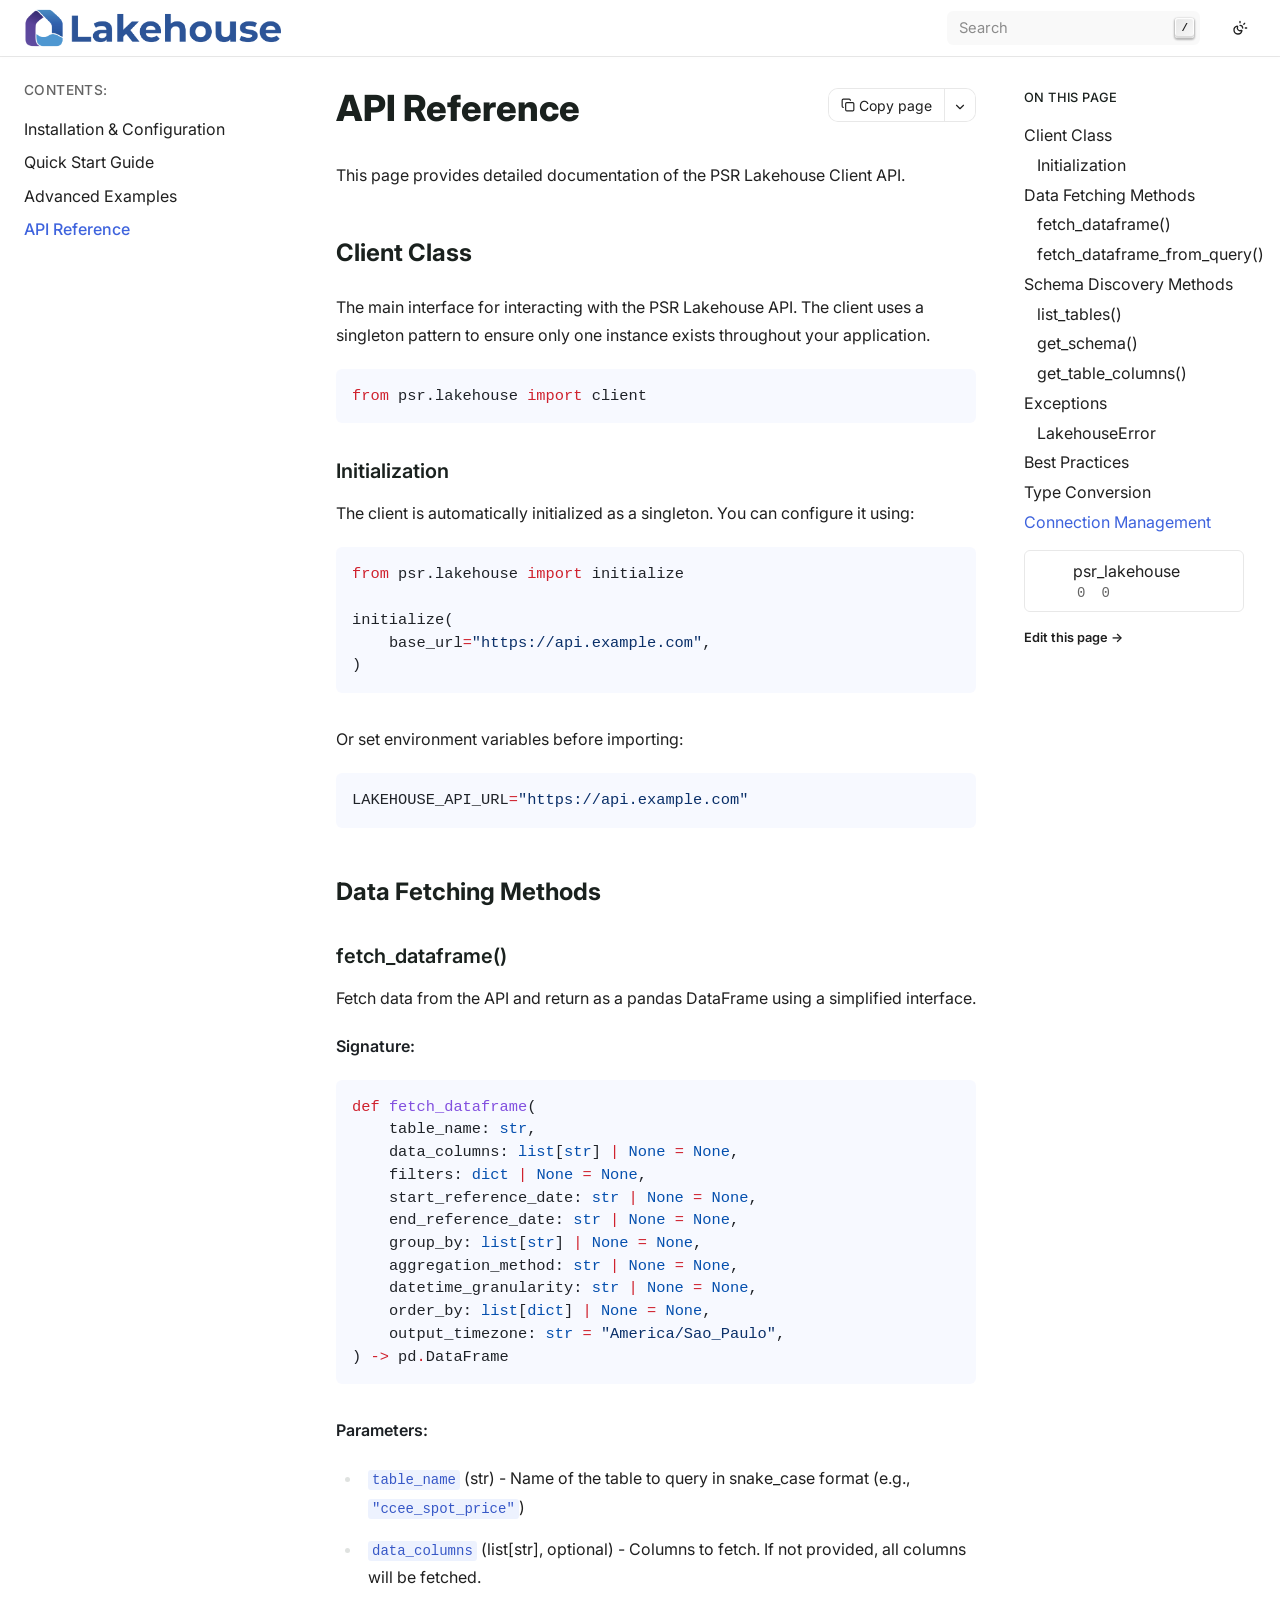
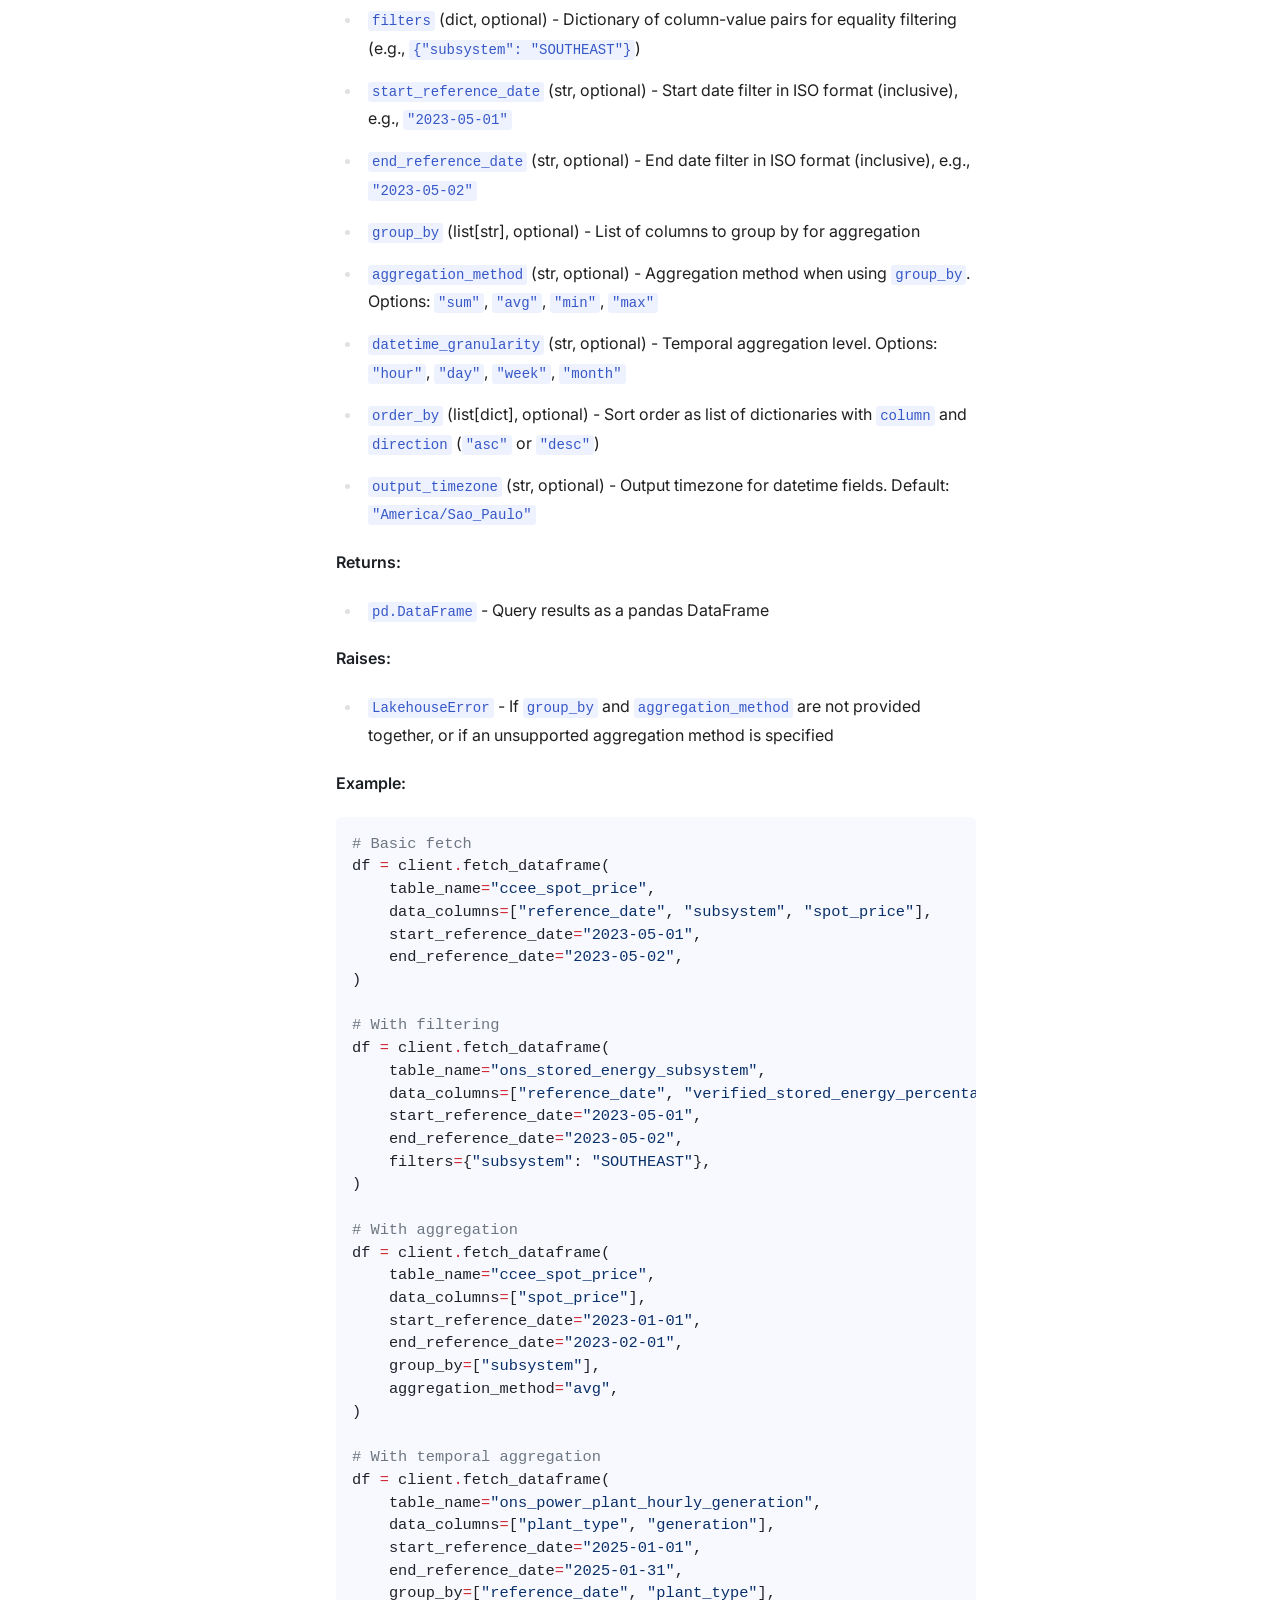
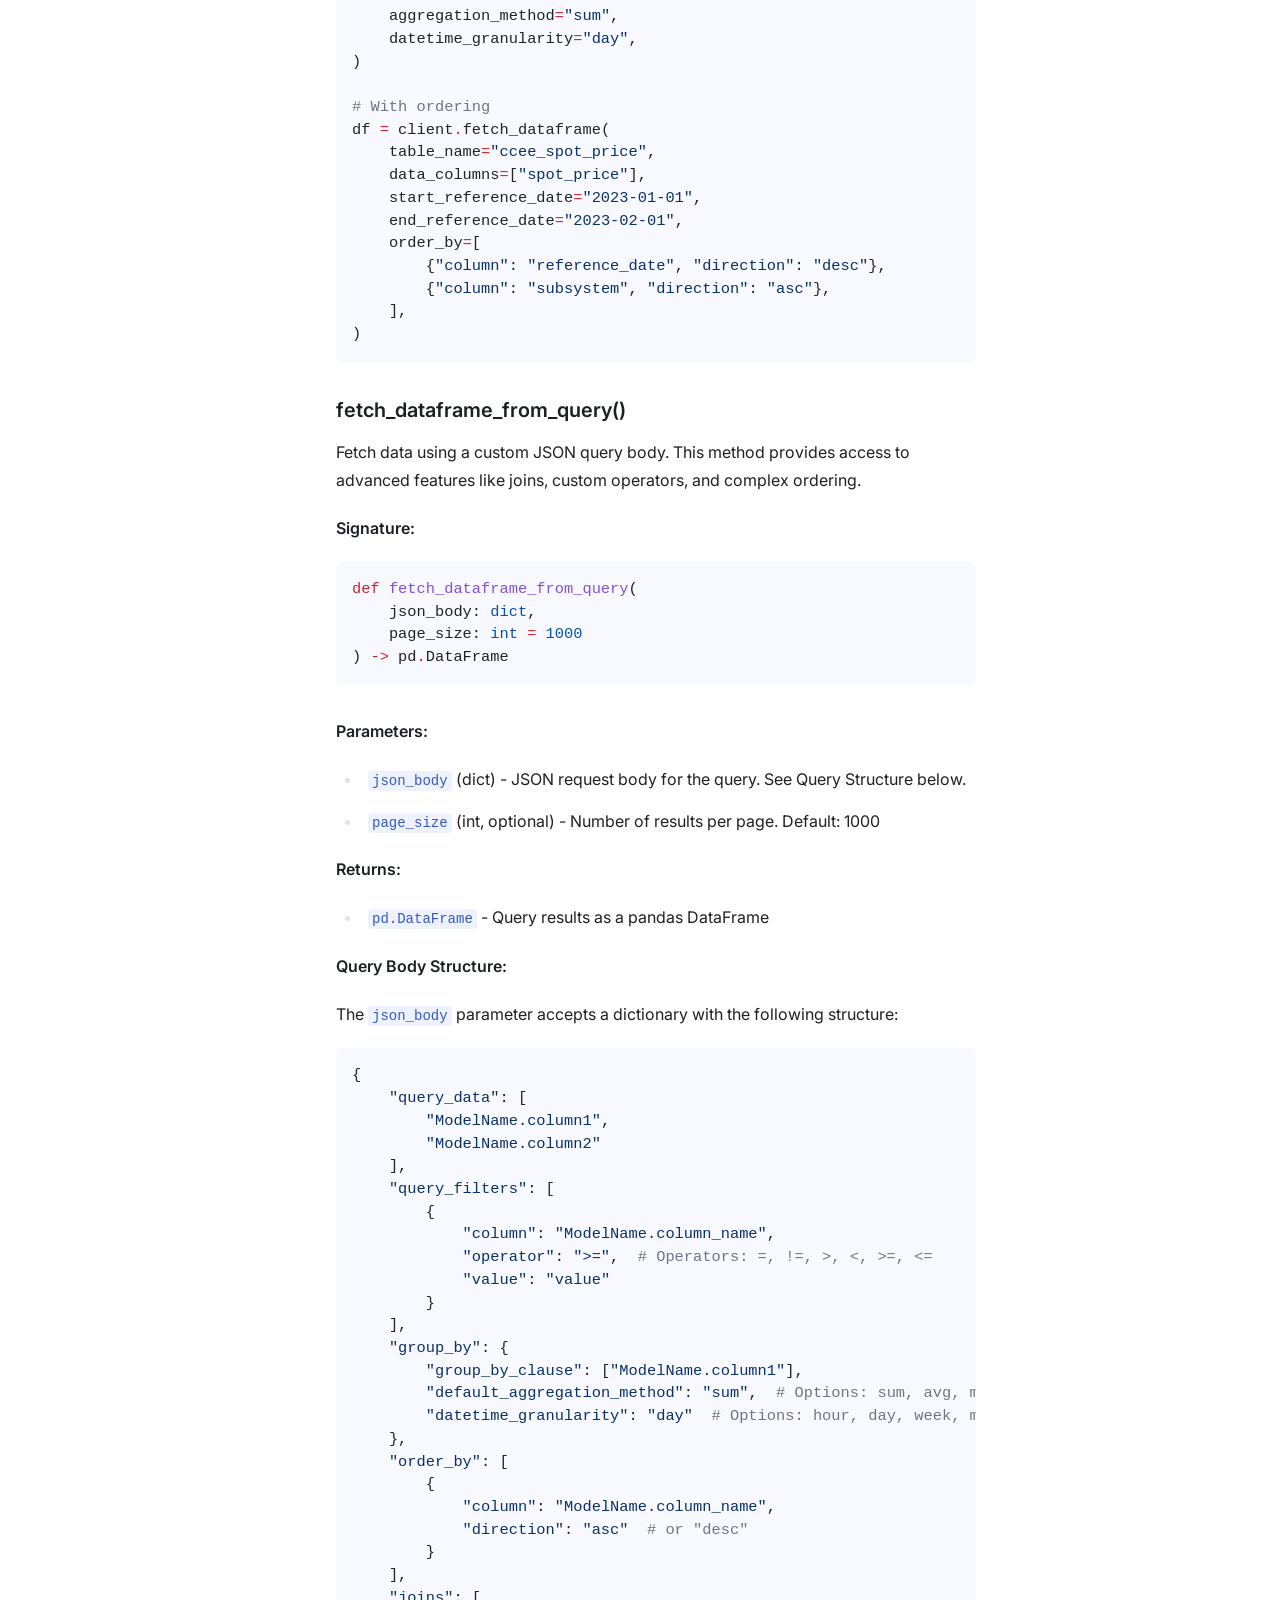
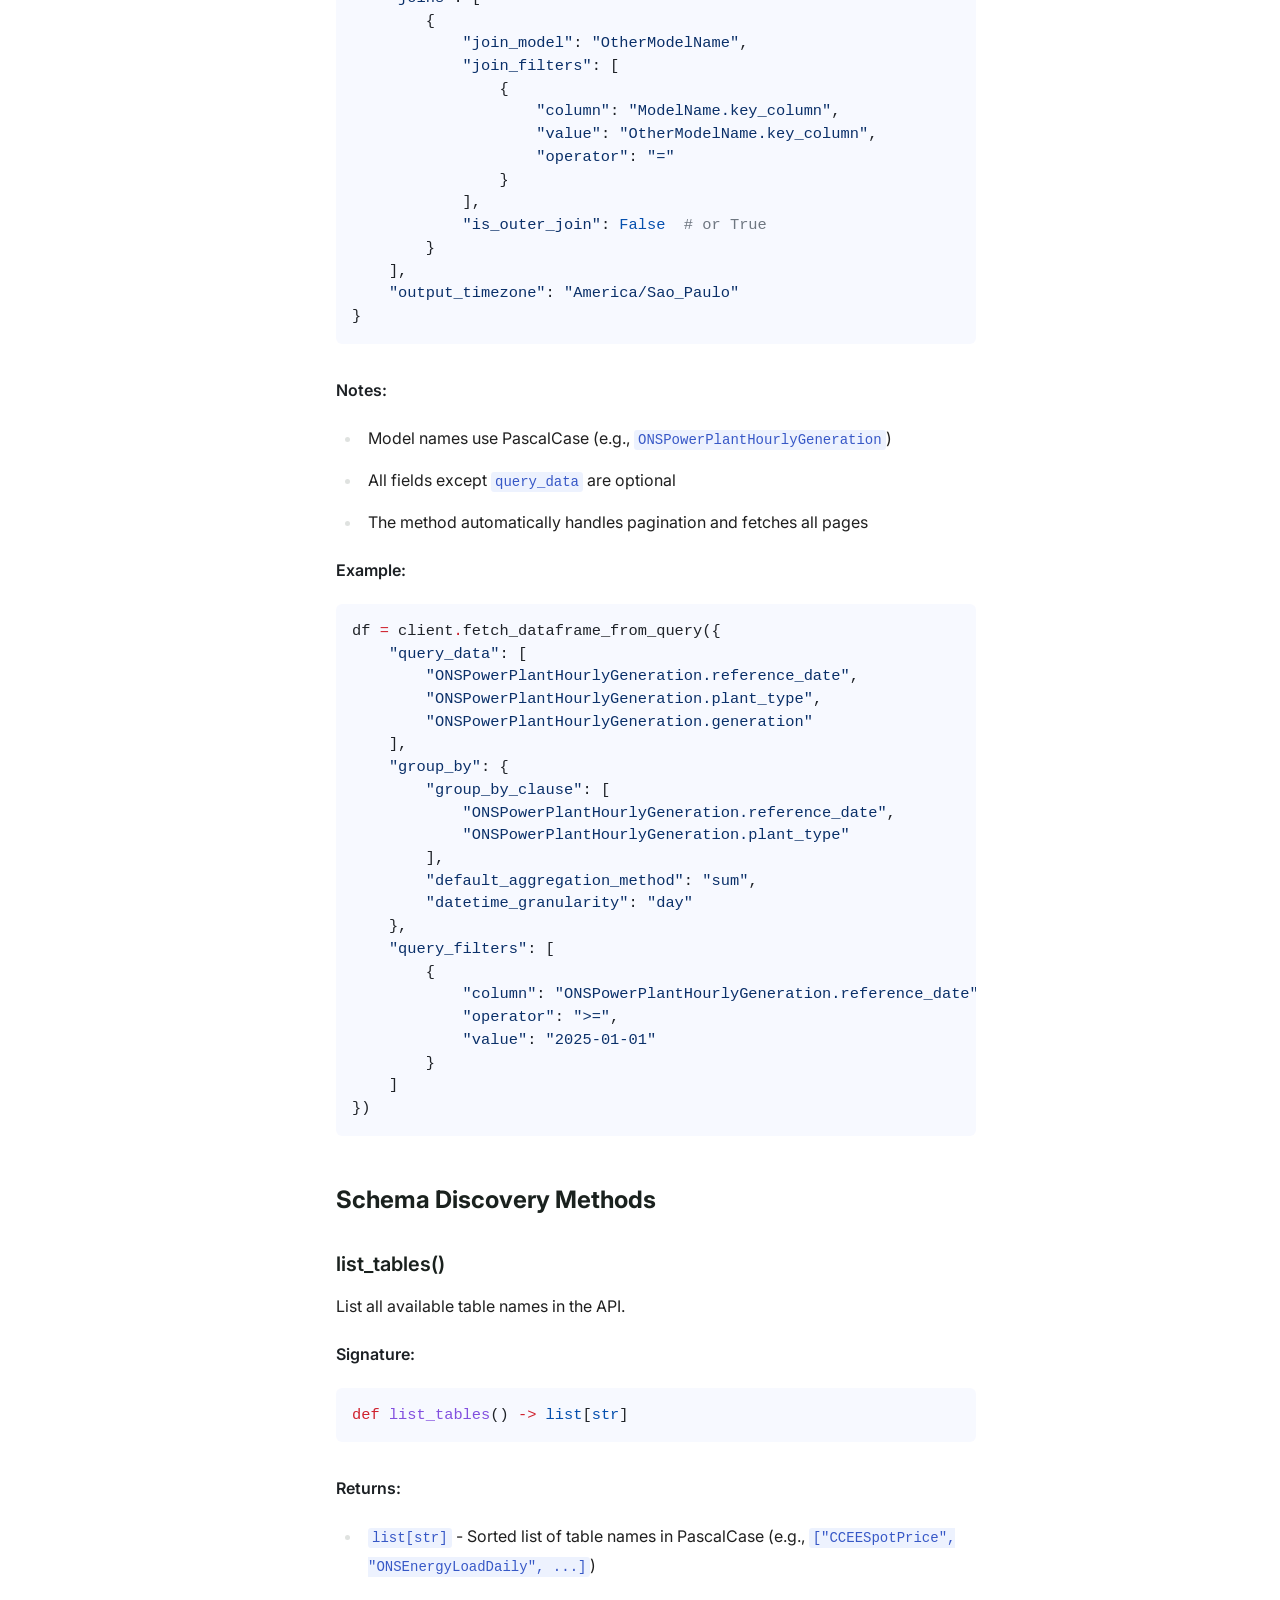
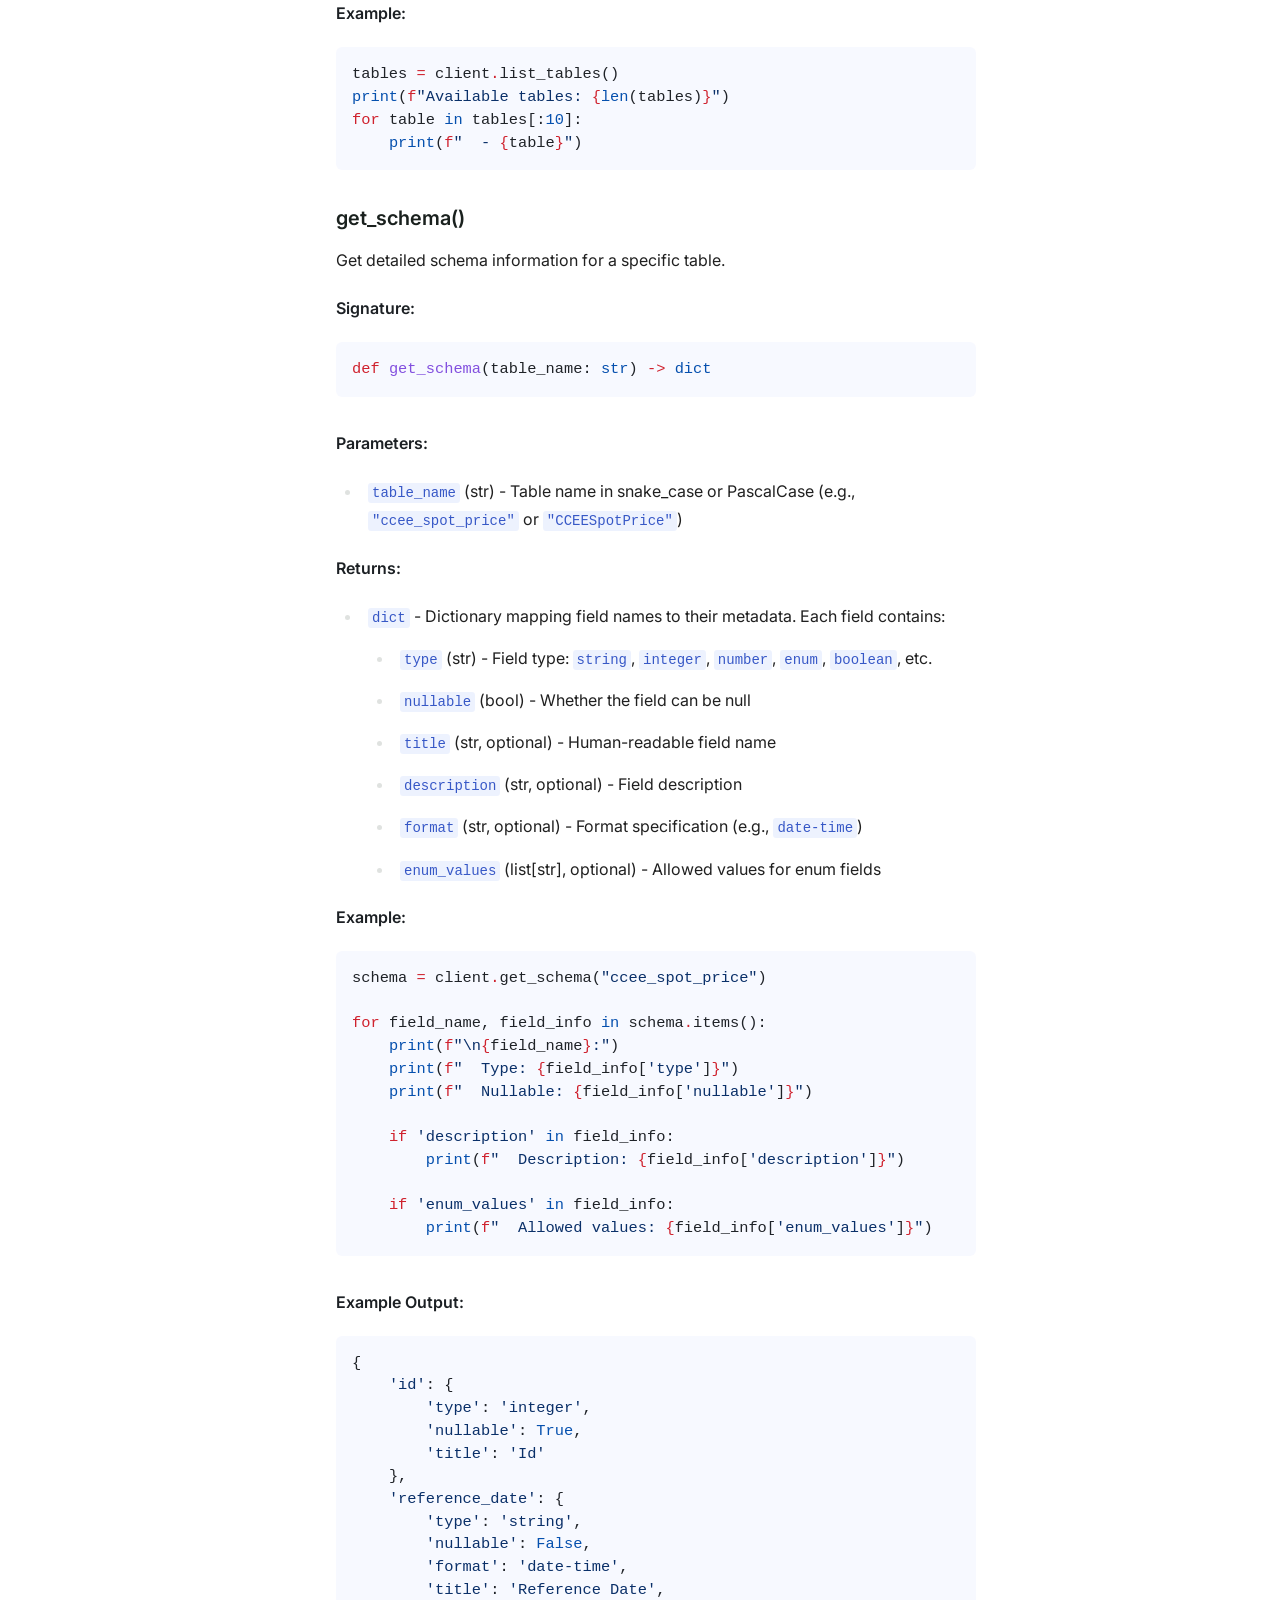
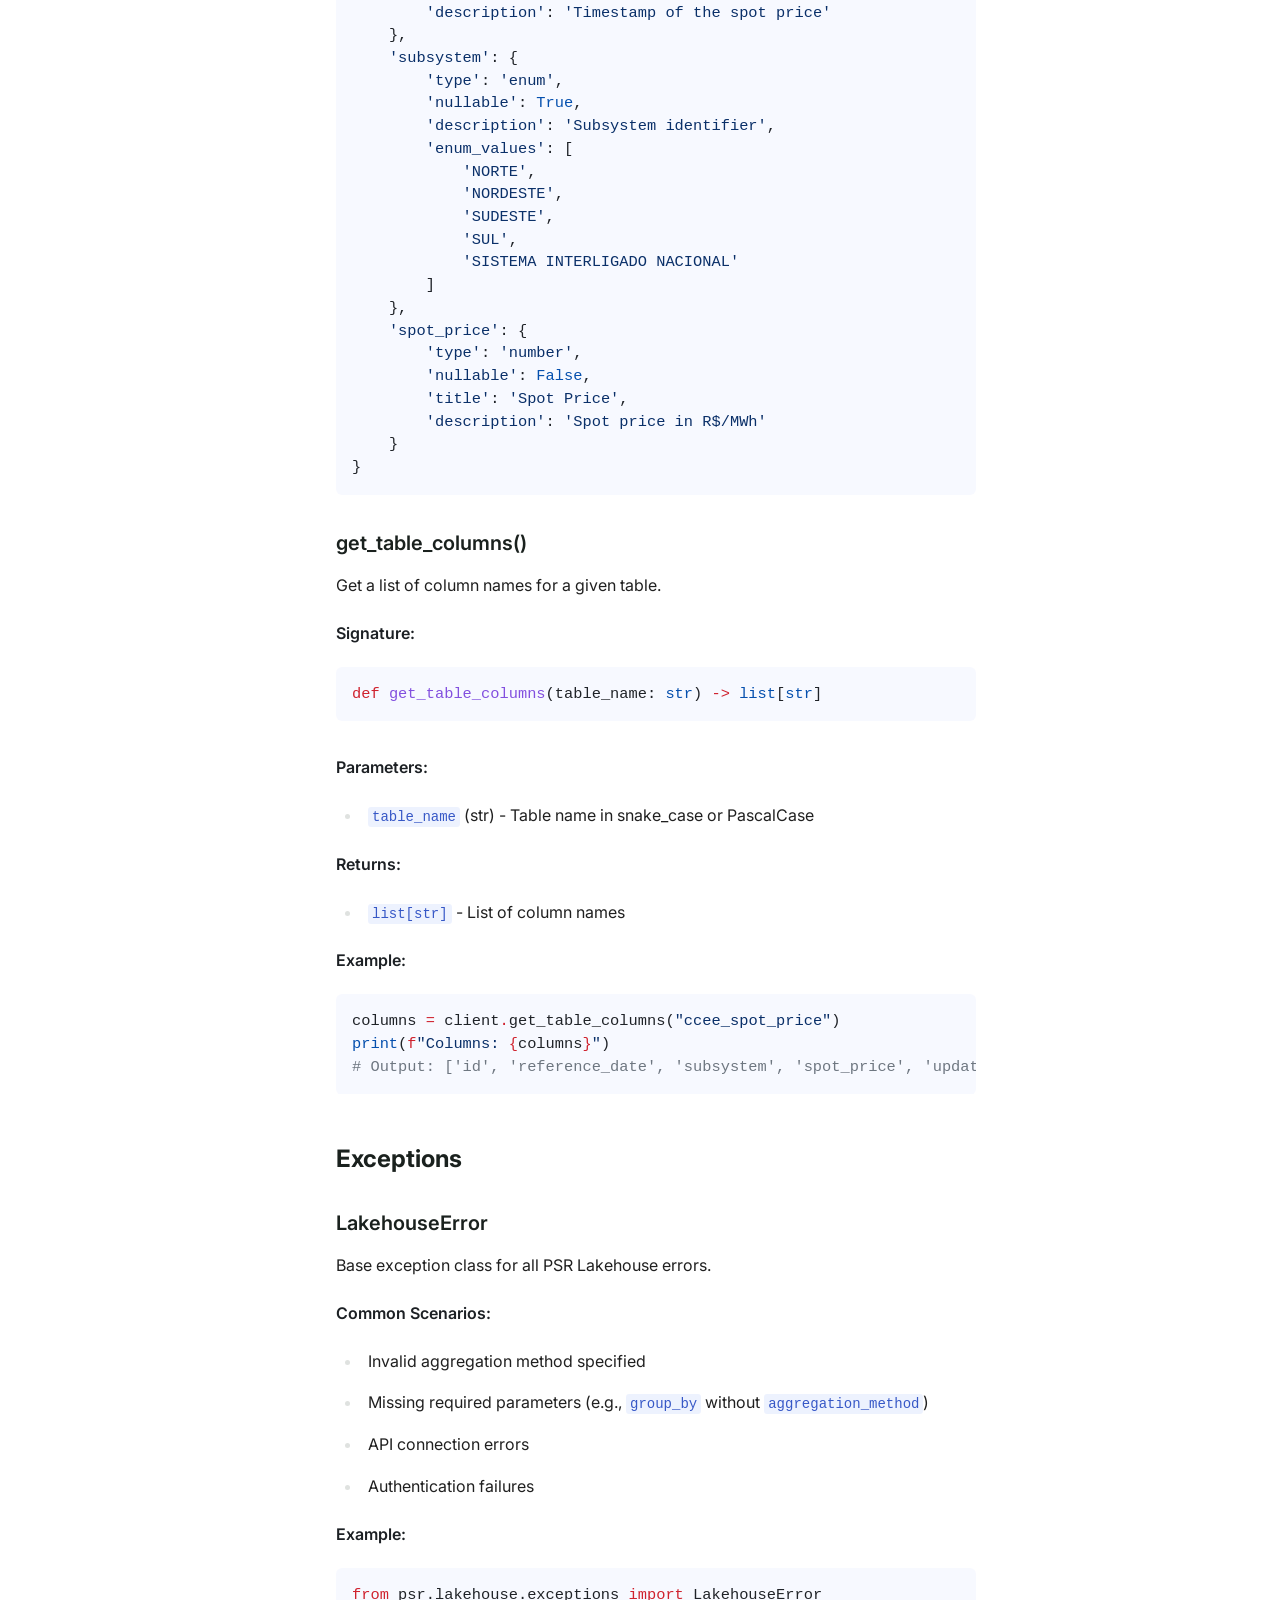
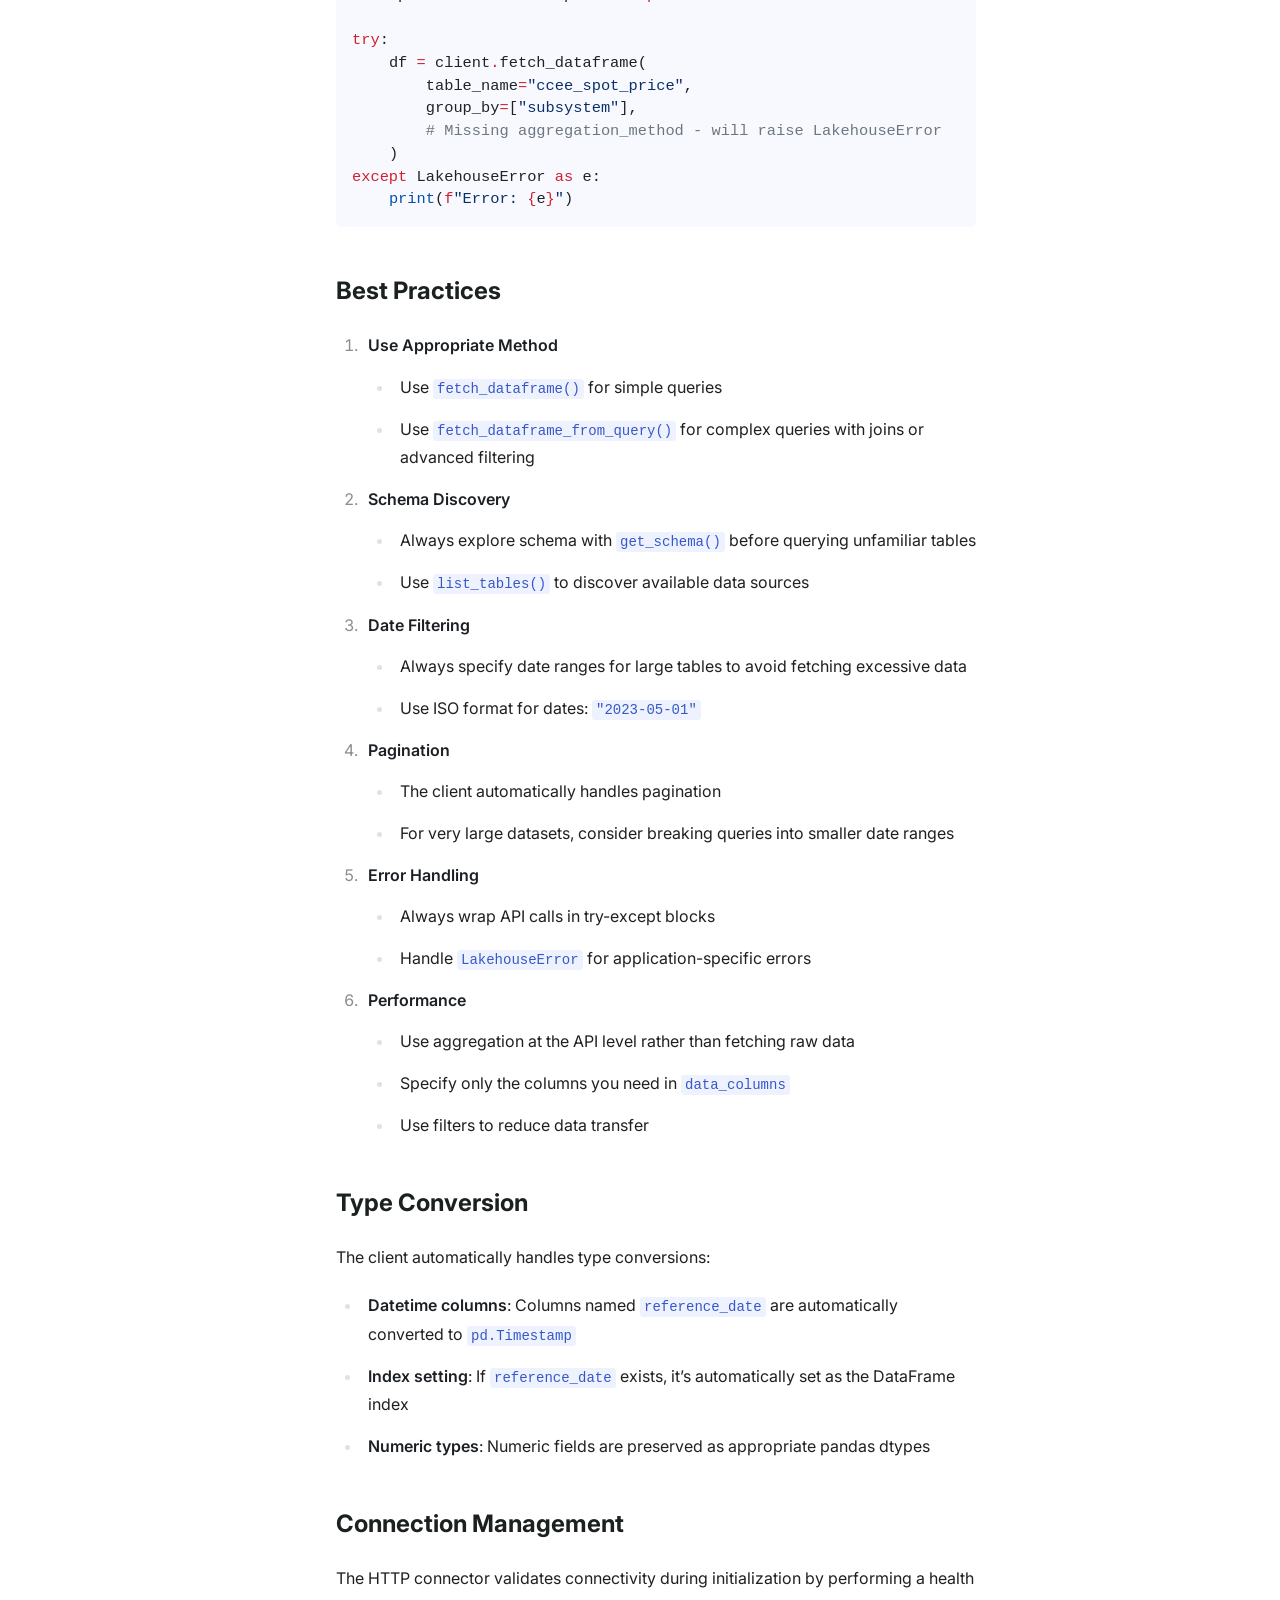
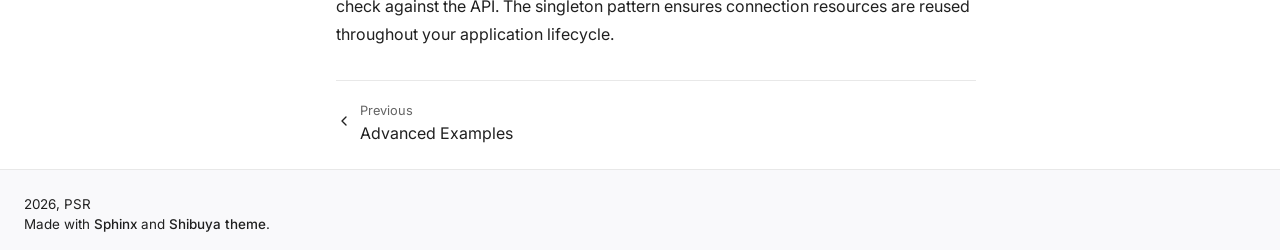
==== commit b6b788e7: "deploy: 08e3741d1faf013e1e8122af7ac51989e038ff5d" ====
--- a/api.html
+++ b/api.html
@@ -6,7 +6,7 @@
     function setColorMode(t){let e=document.documentElement;e.setAttribute("data-color-mode",t);let a=window.matchMedia&&window.matchMedia("(prefers-color-scheme: dark)").matches,s=t;"auto"===t&&(s=a?"dark":"light"),"light"===s?(e.classList.remove("dark"),e.classList.add("light")):(e.classList.remove("light"),e.classList.add("dark"))}
     setColorMode(localStorage._theme||"auto");
   </script><link rel="stylesheet" type="text/css" href="_static/pygments.css?v=e1a1ceaf" />
-    <link rel="stylesheet" type="text/css" href="_static/shibuya.css?v=9454f7d5" />
+    <link rel="stylesheet" type="text/css" href="_static/shibuya.css?v=70423902" />
     <link media="print" rel="stylesheet" type="text/css" href="_static/print.css?v=20ff2c19" />
     <link rel="stylesheet" type="text/css" href="_static/custom.css?v=dab9ba16" />
     <link rel="preconnect" href="https://fonts.googleapis.com">
@@ -188,16 +188,16 @@
   </div>
 </div><article class="yue" role="main">
           <section id="api-reference">
-<h1>API Reference<a class="headerlink" href="#api-reference" title="Link to this heading">¶</a></h1>
+<h1>API Reference<a class="headerlink" href="#api-reference" title="Link to this heading">#</a></h1>
 <p>This page provides detailed documentation of the PSR Lakehouse Client API.</p>
 <section id="client-class">
-<h2>Client Class<a class="headerlink" href="#client-class" title="Link to this heading">¶</a></h2>
+<h2>Client Class<a class="headerlink" href="#client-class" title="Link to this heading">#</a></h2>
 <p>The main interface for interacting with the PSR Lakehouse API. The client uses a singleton pattern to ensure only one instance exists throughout your application.</p>
 <div class="highlight-python notranslate"><div class="highlight"><pre><span></span><span data-line="1"><span class="kn">from</span><span class="w"> </span><span class="nn">psr.lakehouse</span><span class="w"> </span><span class="kn">import</span> <span class="n">client</span>
 </span></pre></div>
 </div>
 <section id="initialization">
-<h3>Initialization<a class="headerlink" href="#initialization" title="Link to this heading">¶</a></h3>
+<h3>Initialization<a class="headerlink" href="#initialization" title="Link to this heading">#</a></h3>
 <p>The client is automatically initialized as a singleton. You can configure it using:</p>
 <div class="highlight-python notranslate"><div class="highlight"><pre><span></span><span data-line="1"><span class="kn">from</span><span class="w"> </span><span class="nn">psr.lakehouse</span><span class="w"> </span><span class="kn">import</span> <span class="n">initialize</span>
 </span><span data-line="2">
@@ -213,9 +213,9 @@
 </section>
 </section>
 <section id="data-fetching-methods">
-<h2>Data Fetching Methods<a class="headerlink" href="#data-fetching-methods" title="Link to this heading">¶</a></h2>
+<h2>Data Fetching Methods<a class="headerlink" href="#data-fetching-methods" title="Link to this heading">#</a></h2>
 <section id="fetch-dataframe">
-<h3>fetch_dataframe()<a class="headerlink" href="#fetch-dataframe" title="Link to this heading">¶</a></h3>
+<h3>fetch_dataframe()<a class="headerlink" href="#fetch-dataframe" title="Link to this heading">#</a></h3>
 <p>Fetch data from the API and return as a pandas DataFrame using a simplified interface.</p>
 <p><strong>Signature:</strong></p>
 <div class="highlight-python notranslate"><div class="highlight"><pre><span></span><span data-line="1"><span class="k">def</span><span class="w"> </span><span class="nf">fetch_dataframe</span><span class="p">(</span>
@@ -307,7 +307,7 @@
 </div>
 </section>
 <section id="fetch-dataframe-from-query">
-<h3>fetch_dataframe_from_query()<a class="headerlink" href="#fetch-dataframe-from-query" title="Link to this heading">¶</a></h3>
+<h3>fetch_dataframe_from_query()<a class="headerlink" href="#fetch-dataframe-from-query" title="Link to this heading">#</a></h3>
 <p>Fetch data using a custom JSON query body. This method provides access to advanced features like joins, custom operators, and complex ordering.</p>
 <p><strong>Signature:</strong></p>
 <div class="highlight-python notranslate"><div class="highlight"><pre><span></span><span data-line="1"><span class="k">def</span><span class="w"> </span><span class="nf">fetch_dataframe_from_query</span><span class="p">(</span>
@@ -401,9 +401,9 @@
 </section>
 </section>
 <section id="schema-discovery-methods">
-<h2>Schema Discovery Methods<a class="headerlink" href="#schema-discovery-methods" title="Link to this heading">¶</a></h2>
+<h2>Schema Discovery Methods<a class="headerlink" href="#schema-discovery-methods" title="Link to this heading">#</a></h2>
 <section id="list-tables">
-<h3>list_tables()<a class="headerlink" href="#list-tables" title="Link to this heading">¶</a></h3>
+<h3>list_tables()<a class="headerlink" href="#list-tables" title="Link to this heading">#</a></h3>
 <p>List all available table names in the API.</p>
 <p><strong>Signature:</strong></p>
 <div class="highlight-python notranslate"><div class="highlight"><pre><span></span><span data-line="1"><span class="k">def</span><span class="w"> </span><span class="nf">list_tables</span><span class="p">()</span> <span class="o">-&gt;</span> <span class="nb">list</span><span class="p">[</span><span class="nb">str</span><span class="p">]</span>
@@ -422,7 +422,7 @@
 </div>
 </section>
 <section id="get-schema">
-<h3>get_schema()<a class="headerlink" href="#get-schema" title="Link to this heading">¶</a></h3>
+<h3>get_schema()<a class="headerlink" href="#get-schema" title="Link to this heading">#</a></h3>
 <p>Get detailed schema information for a specific table.</p>
 <p><strong>Signature:</strong></p>
 <div class="highlight-python notranslate"><div class="highlight"><pre><span></span><span data-line="1"><span class="k">def</span><span class="w"> </span><span class="nf">get_schema</span><span class="p">(</span><span class="n">table_name</span><span class="p">:</span> <span class="nb">str</span><span class="p">)</span> <span class="o">-&gt;</span> <span class="nb">dict</span>
@@ -497,7 +497,7 @@
 </div>
 </section>
 <section id="get-table-columns">
-<h3>get_table_columns()<a class="headerlink" href="#get-table-columns" title="Link to this heading">¶</a></h3>
+<h3>get_table_columns()<a class="headerlink" href="#get-table-columns" title="Link to this heading">#</a></h3>
 <p>Get a list of column names for a given table.</p>
 <p><strong>Signature:</strong></p>
 <div class="highlight-python notranslate"><div class="highlight"><pre><span></span><span data-line="1"><span class="k">def</span><span class="w"> </span><span class="nf">get_table_columns</span><span class="p">(</span><span class="n">table_name</span><span class="p">:</span> <span class="nb">str</span><span class="p">)</span> <span class="o">-&gt;</span> <span class="nb">list</span><span class="p">[</span><span class="nb">str</span><span class="p">]</span>
@@ -520,9 +520,9 @@
 </section>
 </section>
 <section id="exceptions">
-<h2>Exceptions<a class="headerlink" href="#exceptions" title="Link to this heading">¶</a></h2>
+<h2>Exceptions<a class="headerlink" href="#exceptions" title="Link to this heading">#</a></h2>
 <section id="lakehouseerror">
-<h3>LakehouseError<a class="headerlink" href="#lakehouseerror" title="Link to this heading">¶</a></h3>
+<h3>LakehouseError<a class="headerlink" href="#lakehouseerror" title="Link to this heading">#</a></h3>
 <p>Base exception class for all PSR Lakehouse errors.</p>
 <p><strong>Common Scenarios:</strong></p>
 <ul class="simple">
@@ -547,7 +547,7 @@
 </section>
 </section>
 <section id="best-practices">
-<h2>Best Practices<a class="headerlink" href="#best-practices" title="Link to this heading">¶</a></h2>
+<h2>Best Practices<a class="headerlink" href="#best-practices" title="Link to this heading">#</a></h2>
 <ol class="arabic simple">
 <li><p><strong>Use Appropriate Method</strong></p>
 <ul class="simple">
@@ -589,7 +589,7 @@
 </ol>
 </section>
 <section id="type-conversion">
-<h2>Type Conversion<a class="headerlink" href="#type-conversion" title="Link to this heading">¶</a></h2>
+<h2>Type Conversion<a class="headerlink" href="#type-conversion" title="Link to this heading">#</a></h2>
 <p>The client automatically handles type conversions:</p>
 <ul class="simple">
 <li><p><strong>Datetime columns</strong>: Columns named <code class="docutils literal notranslate"><span class="pre">reference_date</span></code> are automatically converted to <code class="docutils literal notranslate"><span class="pre">pd.Timestamp</span></code></p></li>
@@ -598,7 +598,7 @@
 </ul>
 </section>
 <section id="connection-management">
-<h2>Connection Management<a class="headerlink" href="#connection-management" title="Link to this heading">¶</a></h2>
+<h2>Connection Management<a class="headerlink" href="#connection-management" title="Link to this heading">#</a></h2>
 <p>The HTTP connector validates connectivity during initialization by performing a health check against the API. The singleton pattern ensures connection resources are reused throughout your application lifecycle.</p>
 </section>
 </section>
@@ -632,9 +632,9 @@
   </p>
 </div>
       <div class="sy-foot-socials">
-<a href="https://github.com/psrenergy/psr_lakehouse" aria-label="GitHub">
-  <iconify-icon icon="simple-icons:github"></iconify-icon>
-</a></div>
+  <a href="https://github.com/psrenergy/psr_lakehouse" aria-label="GitHub">
+    <iconify-icon icon="simple-icons:github"></iconify-icon>
+  </a></div>
     </div>
   </div>
 </footer>
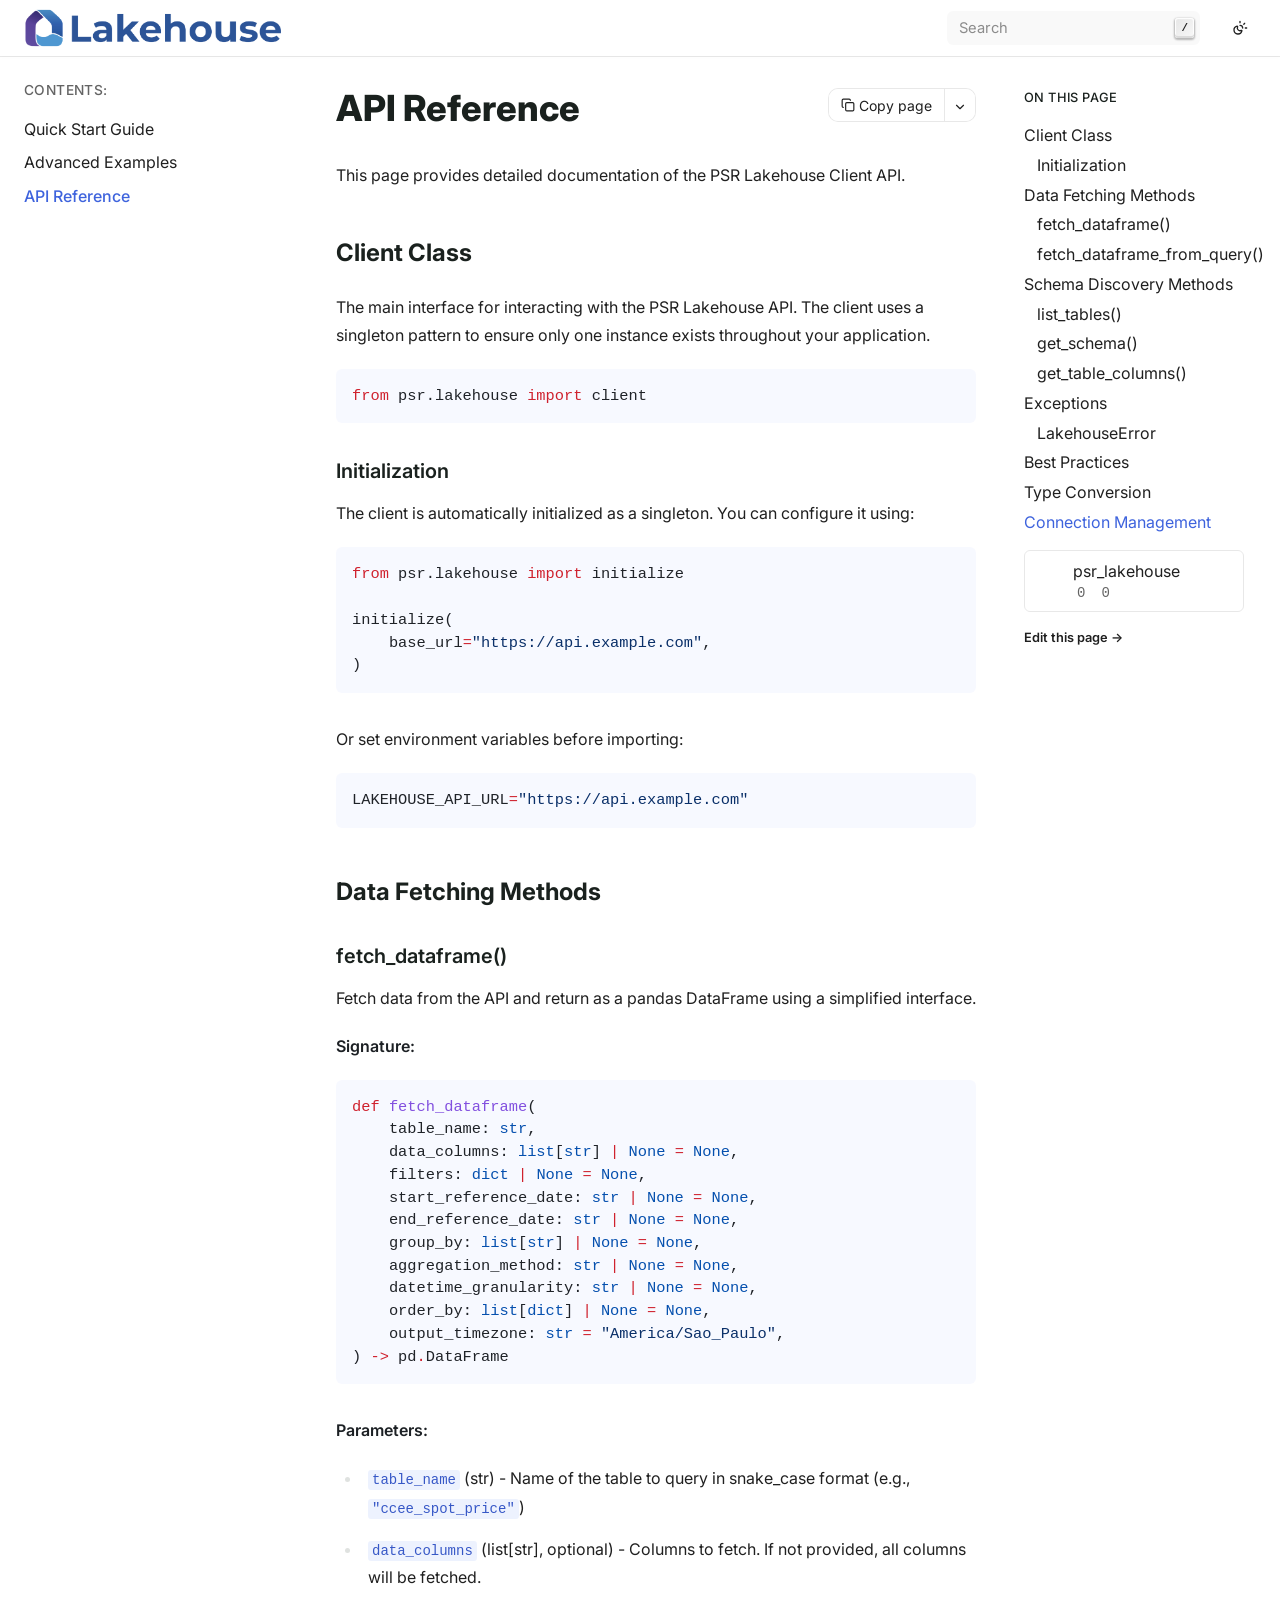
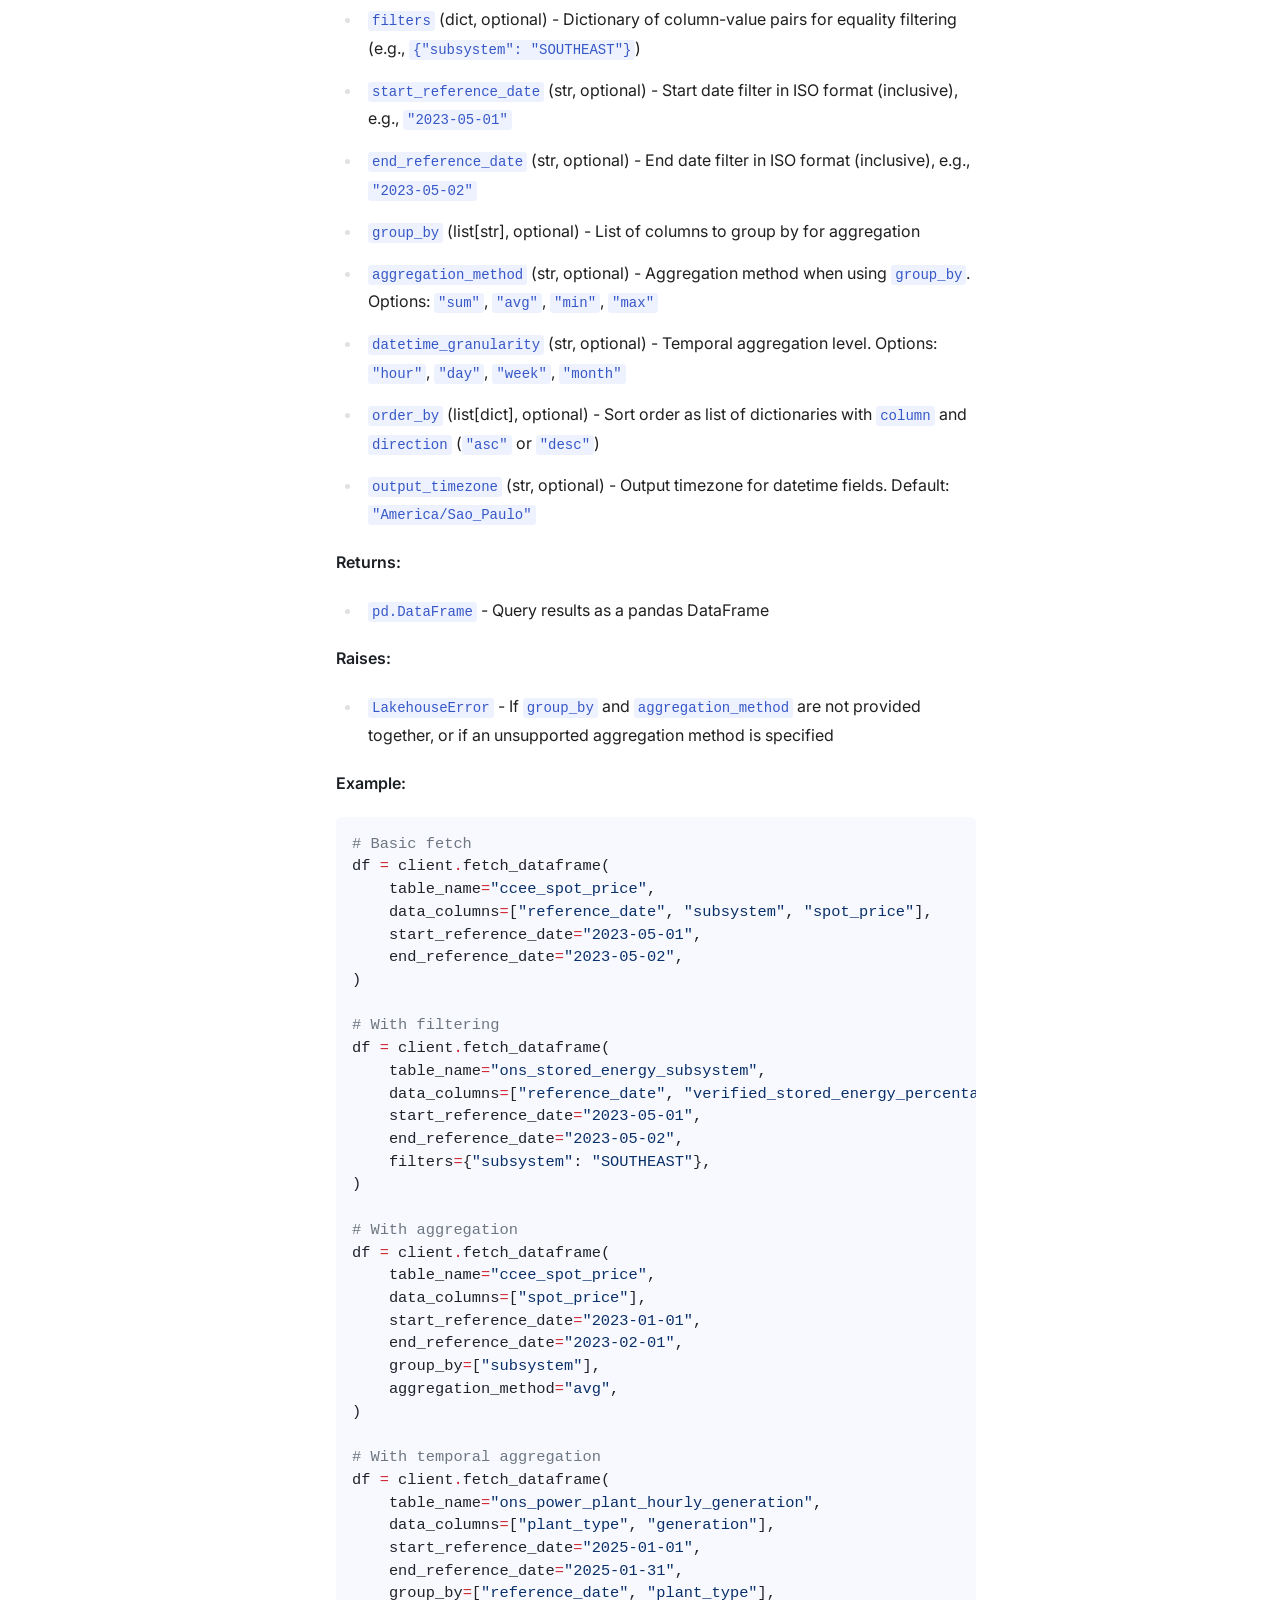
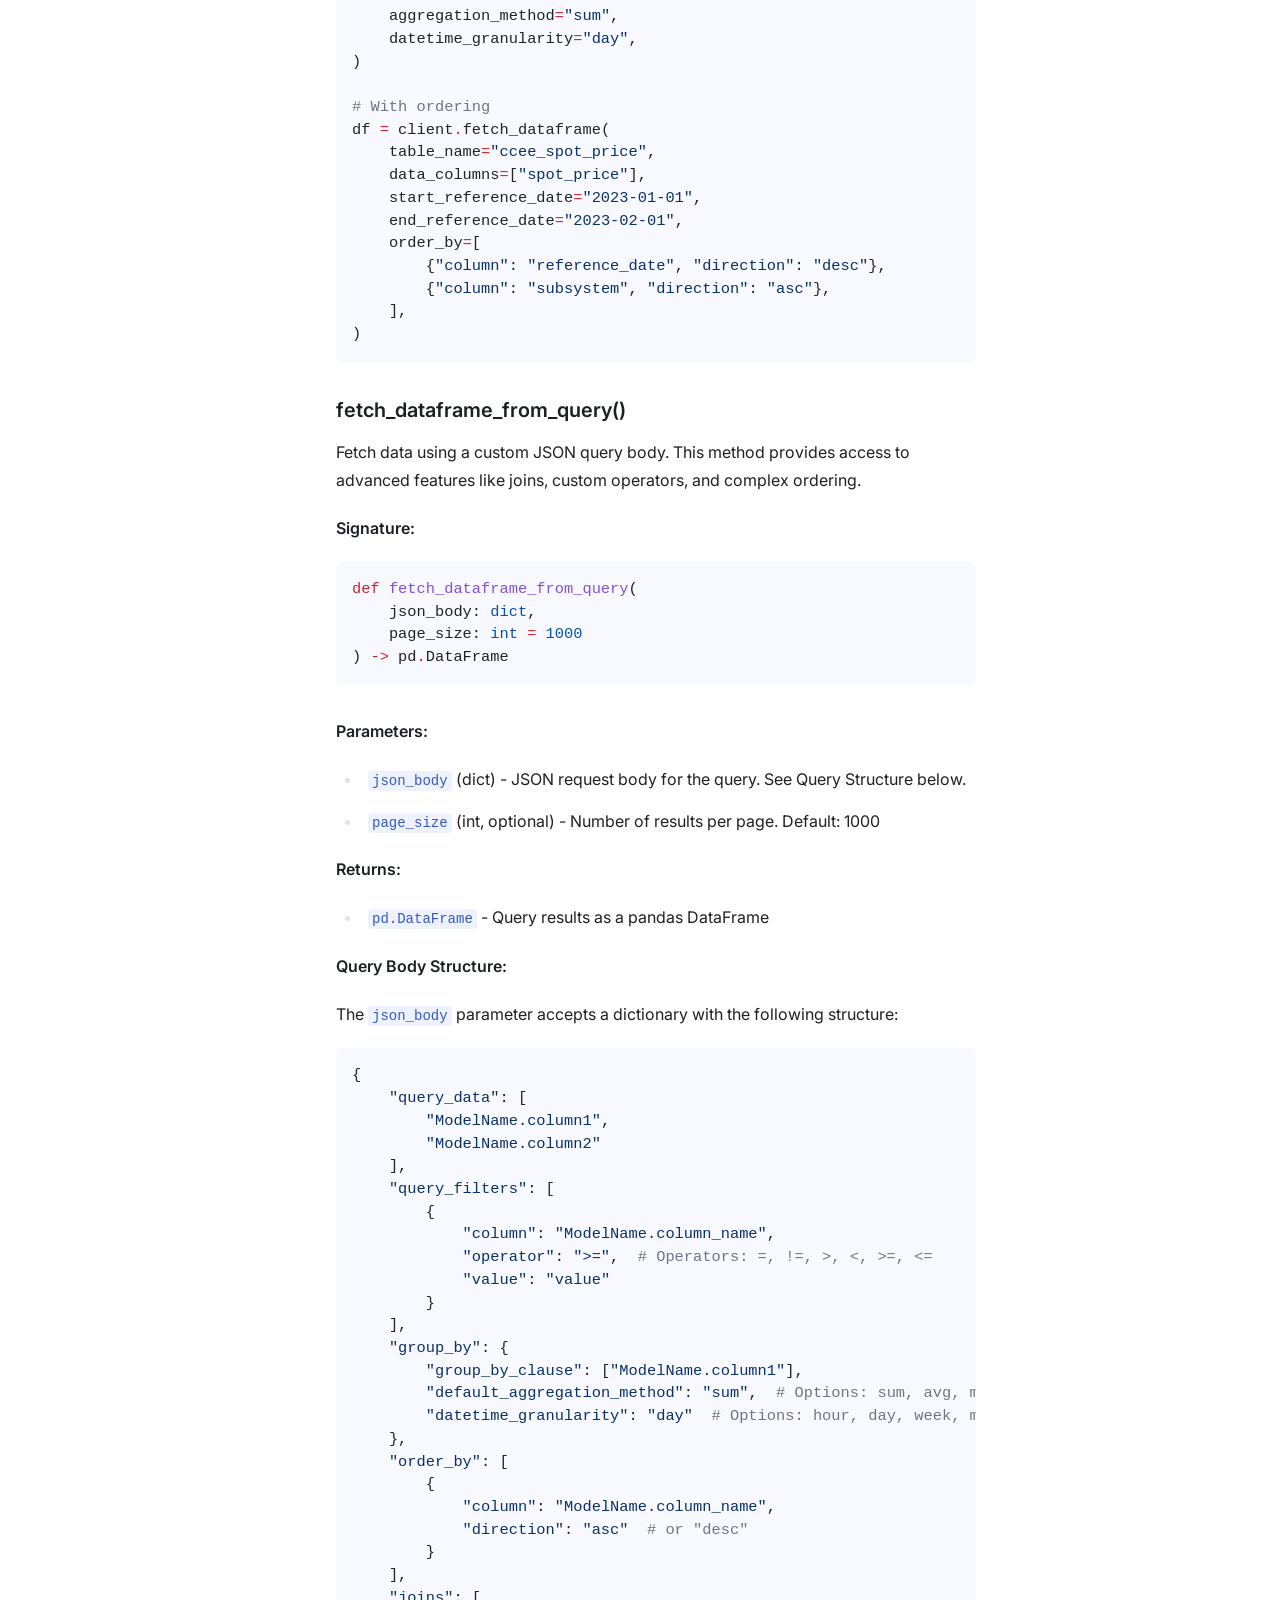
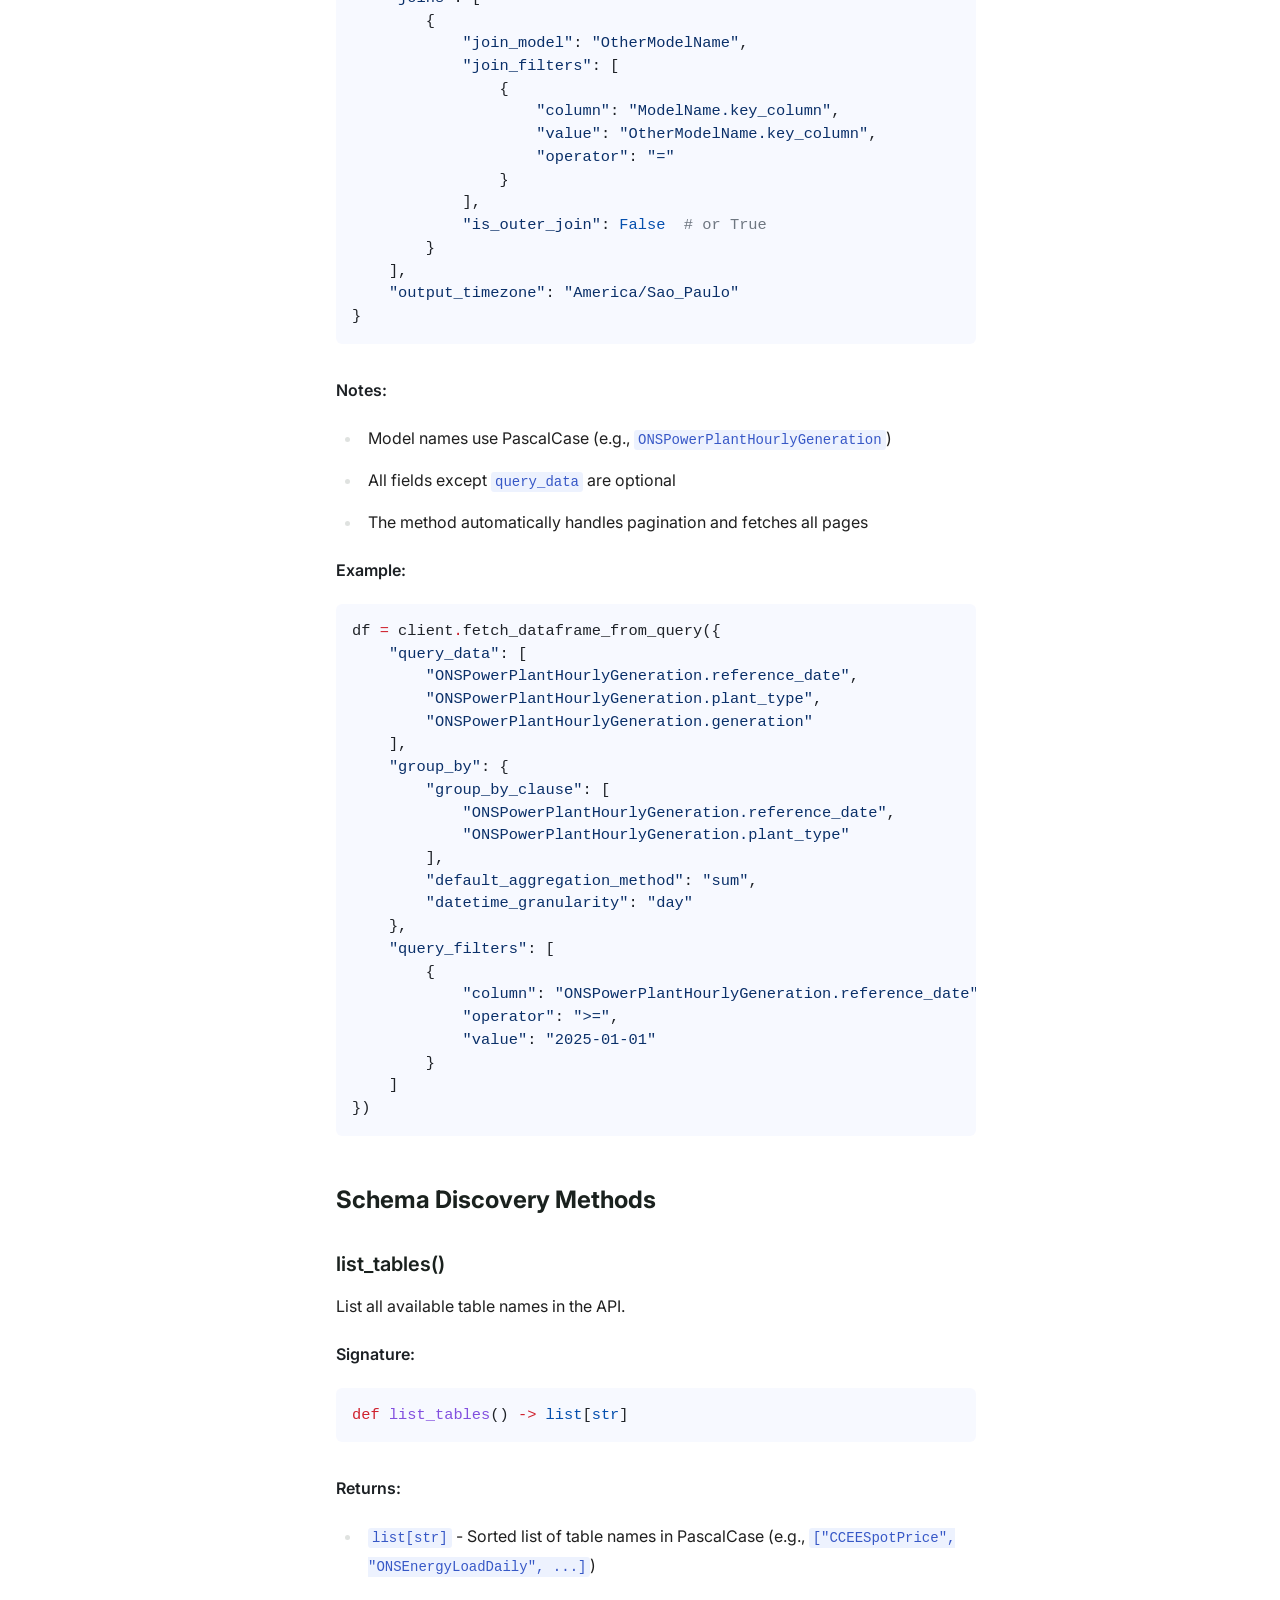
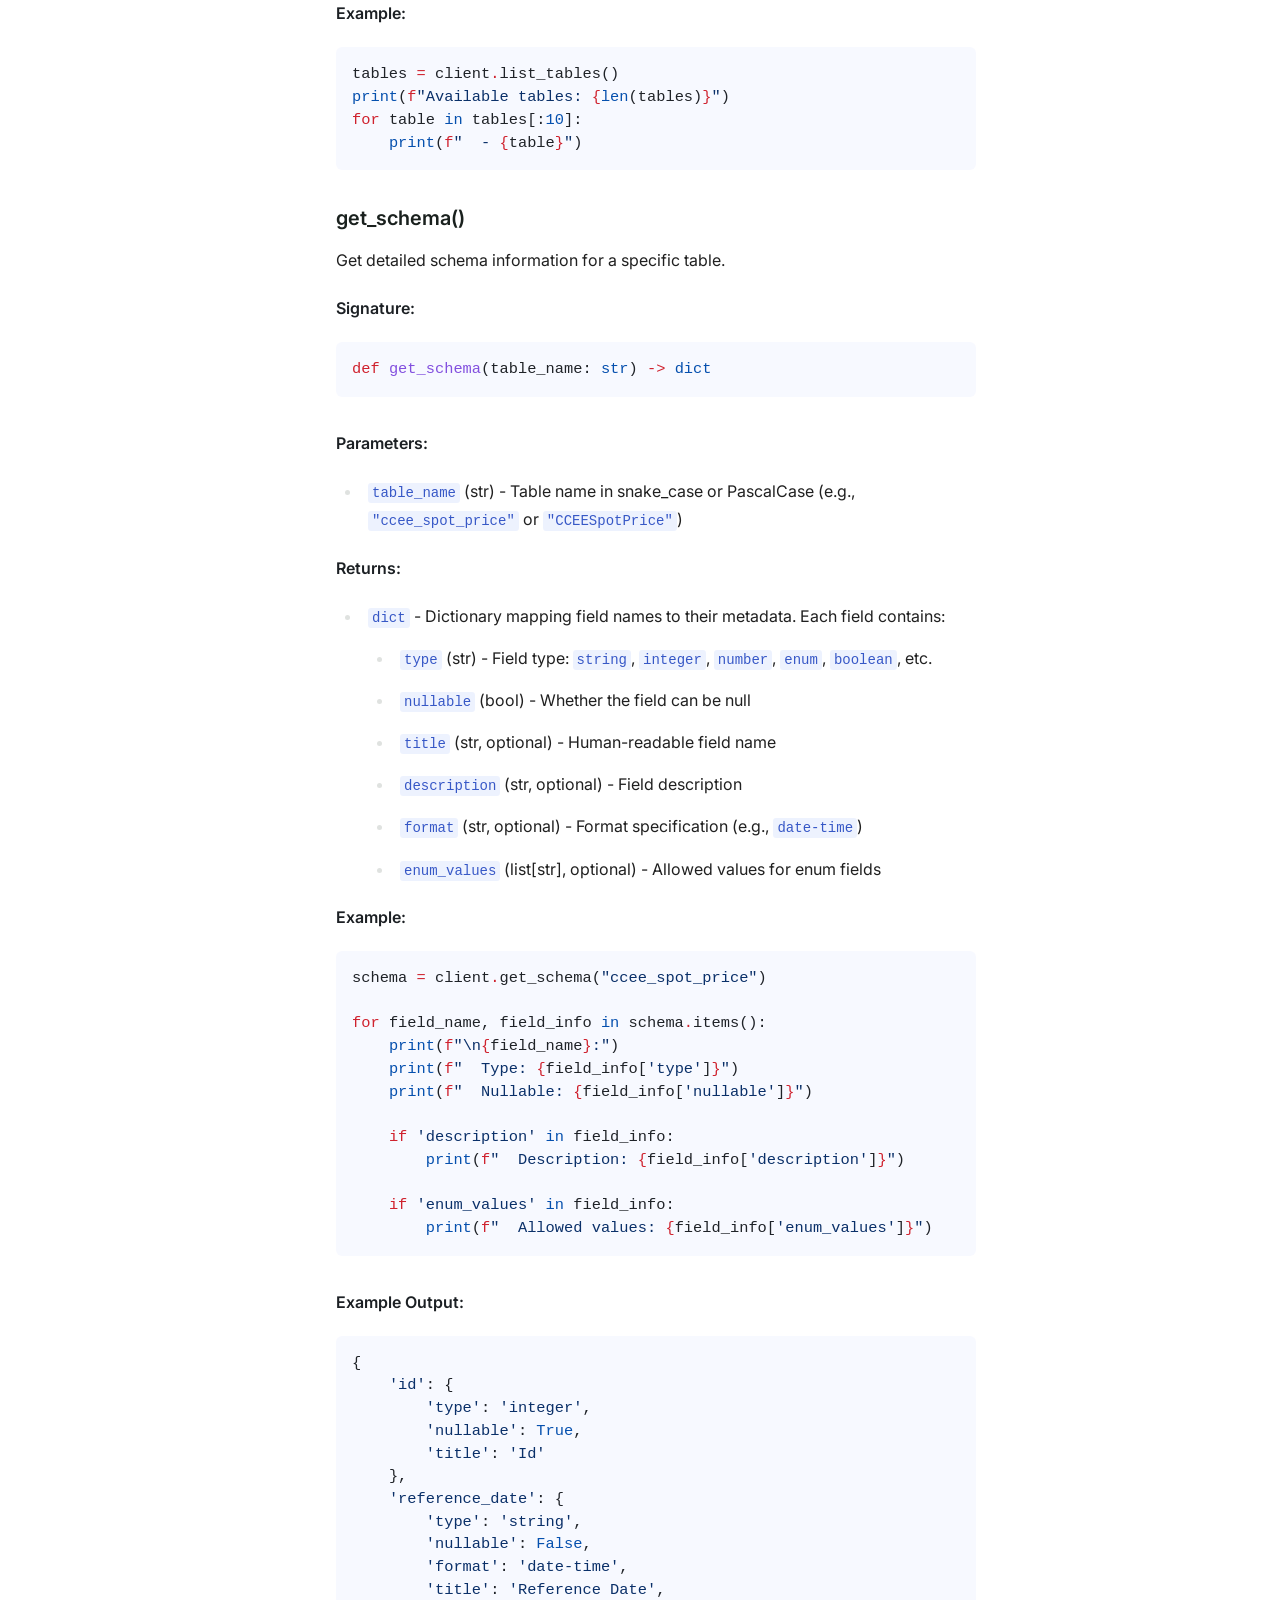
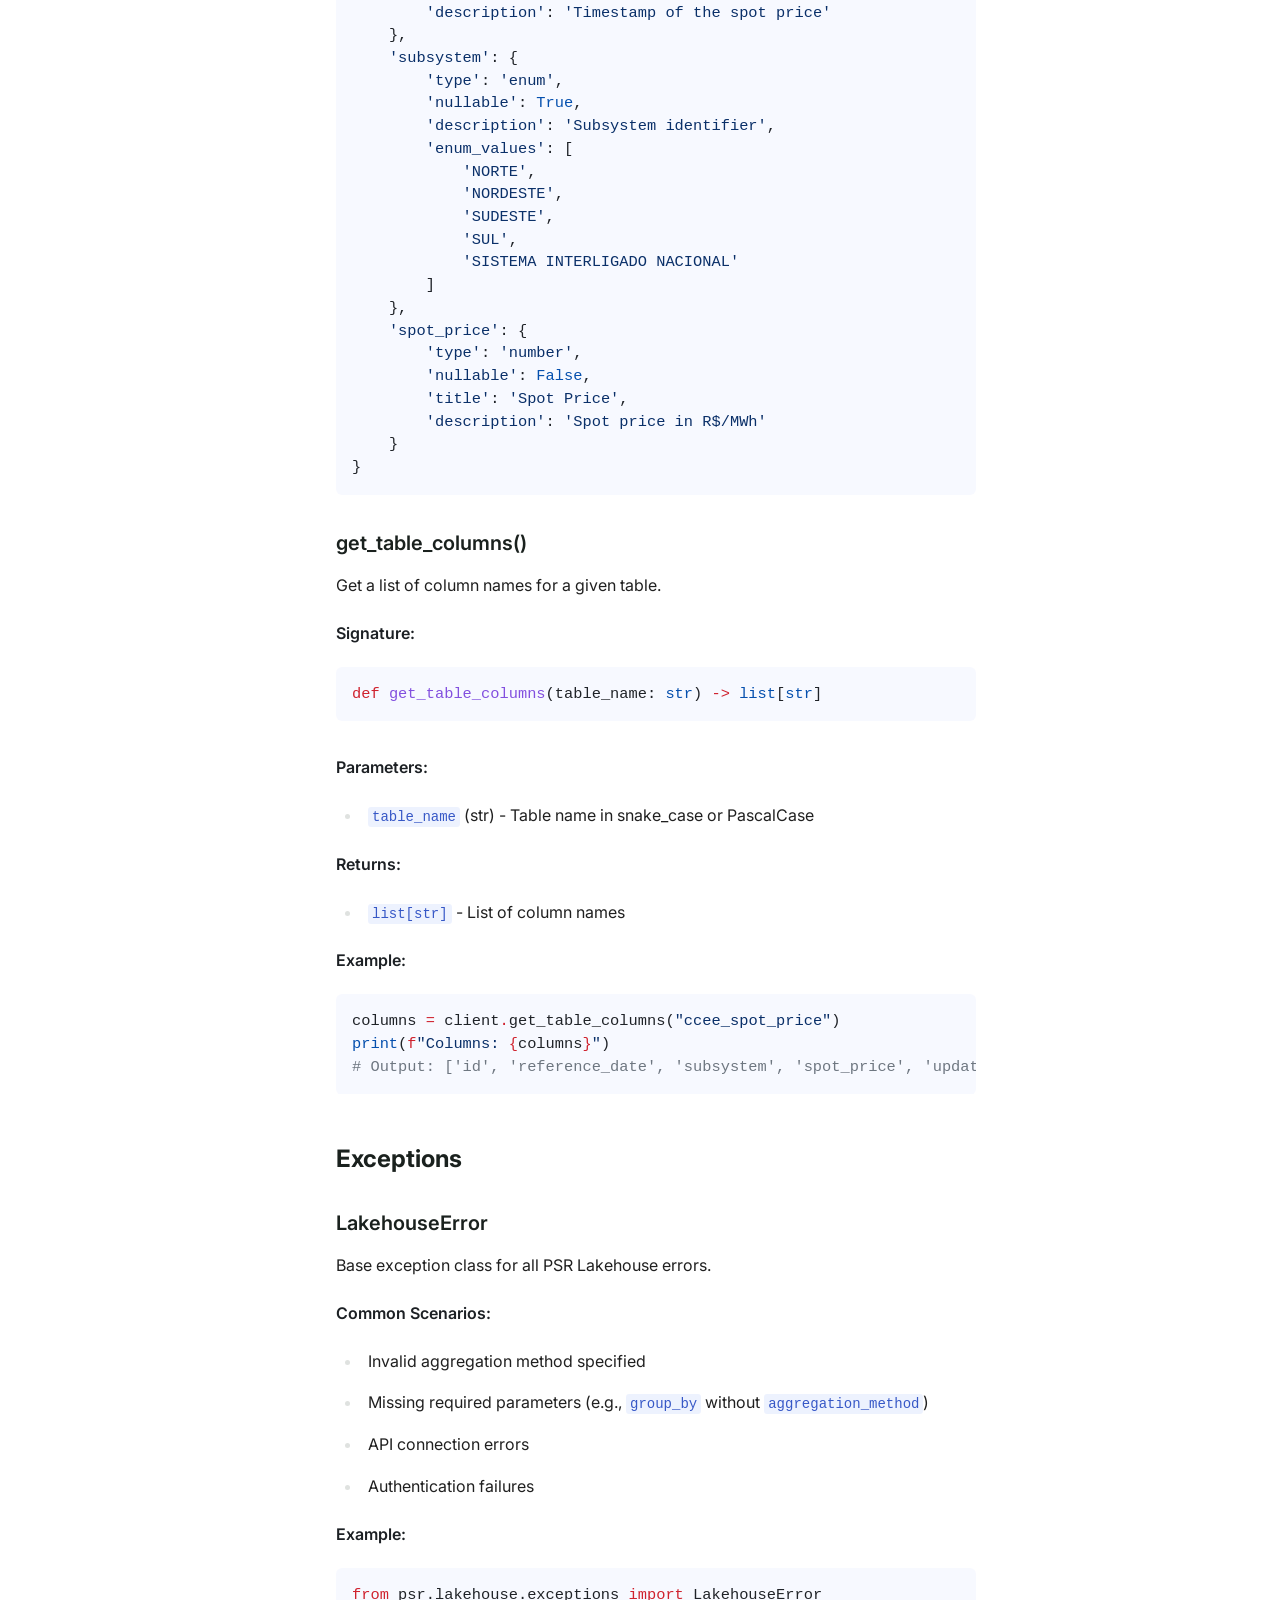
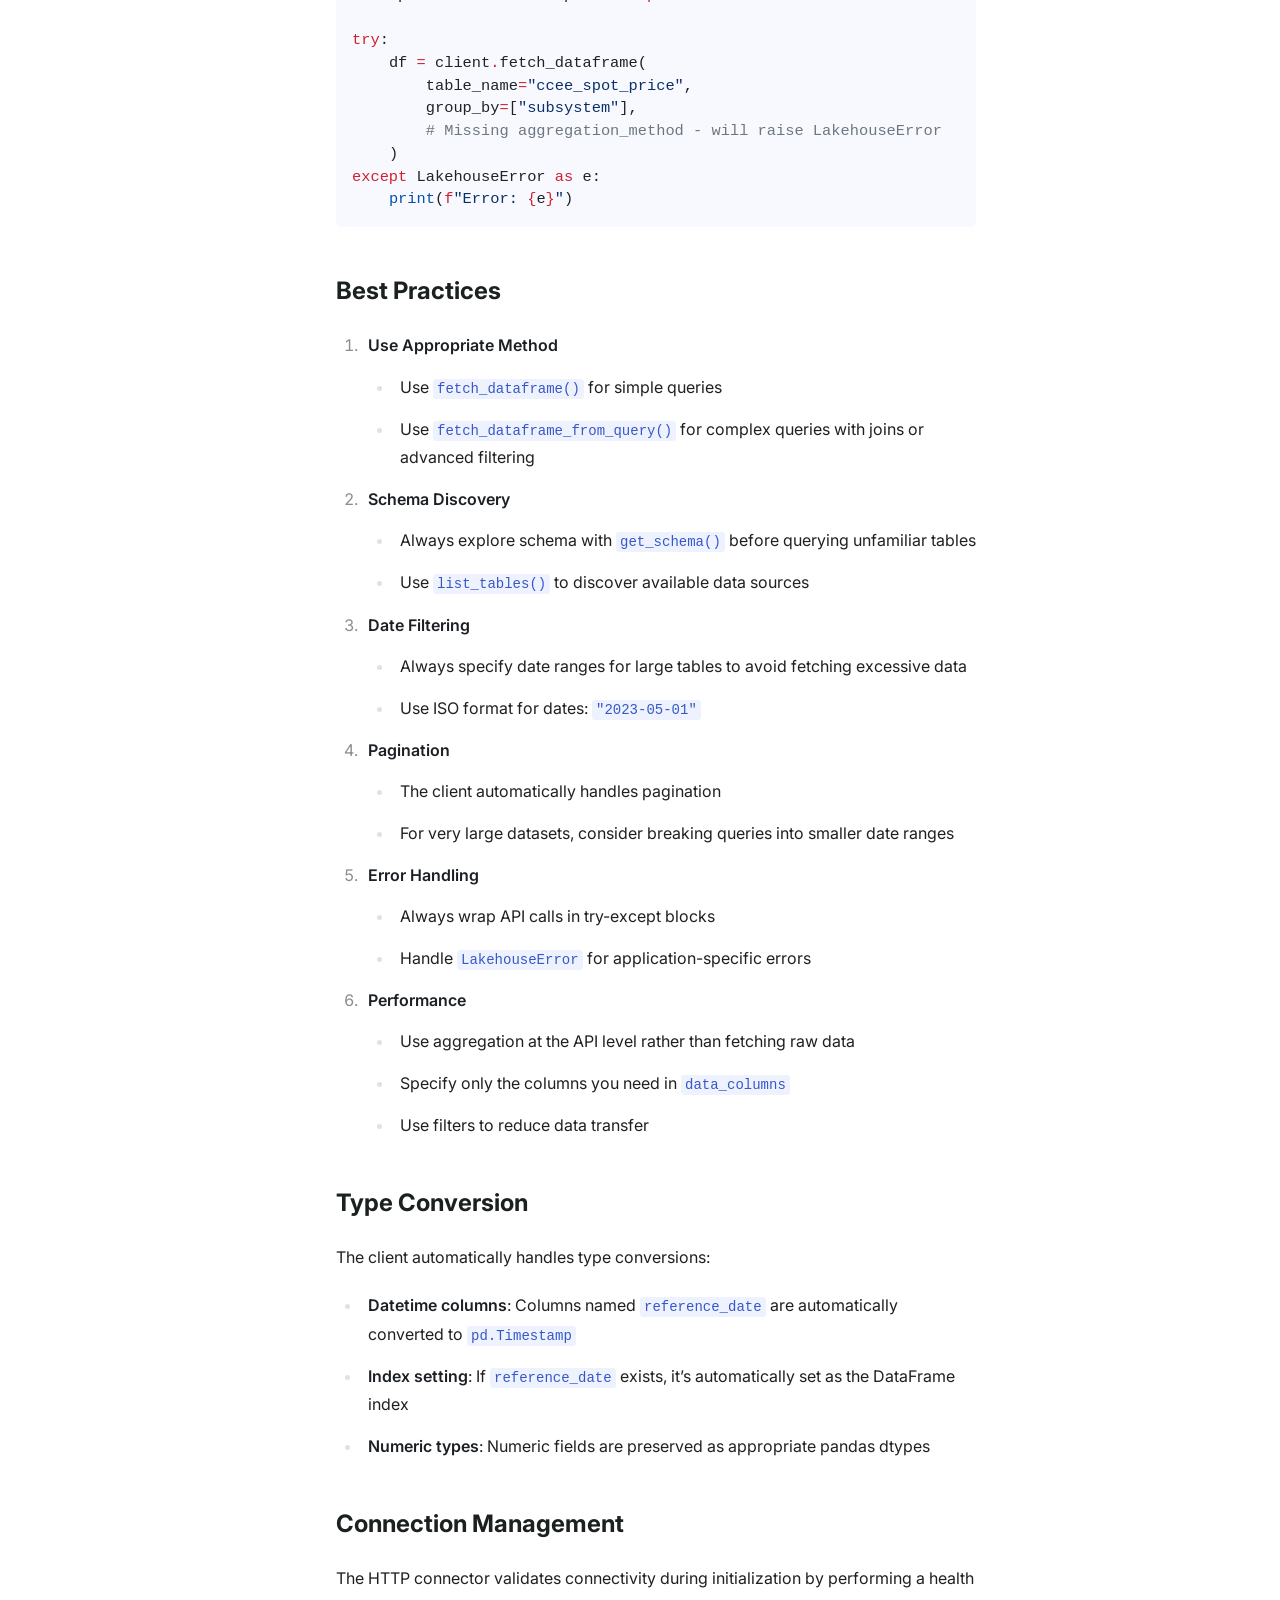
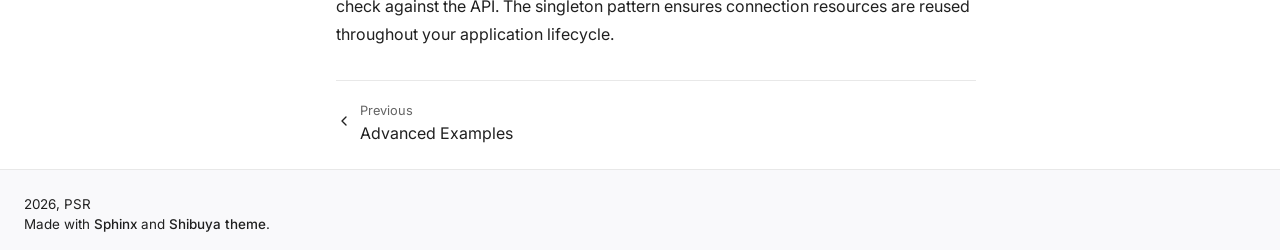
==== commit a9f0df4d: "deploy: 2e60c19eb75623eb95a354117594b729d2def2d0" ====
--- a/api.html
+++ b/api.html
@@ -6,7 +6,7 @@
     function setColorMode(t){let e=document.documentElement;e.setAttribute("data-color-mode",t);let a=window.matchMedia&&window.matchMedia("(prefers-color-scheme: dark)").matches,s=t;"auto"===t&&(s=a?"dark":"light"),"light"===s?(e.classList.remove("dark"),e.classList.add("light")):(e.classList.remove("light"),e.classList.add("dark"))}
     setColorMode(localStorage._theme||"auto");
   </script><link rel="stylesheet" type="text/css" href="_static/pygments.css?v=e1a1ceaf" />
-    <link rel="stylesheet" type="text/css" href="_static/shibuya.css?v=70423902" />
+    <link rel="stylesheet" type="text/css" href="_static/shibuya.css?v=2ceb65ce" />
     <link media="print" rel="stylesheet" type="text/css" href="_static/print.css?v=20ff2c19" />
     <link rel="stylesheet" type="text/css" href="_static/custom.css?v=dab9ba16" />
     <link rel="preconnect" href="https://fonts.googleapis.com">
@@ -61,7 +61,6 @@
       <div class="sy-scrollbar p-6">
         <div class="globaltoc" data-expand-depth="0"><p class="caption" role="heading" aria-level="3"><span class="caption-text">Contents:</span></p>
 <ul class="current">
-<li class="toctree-l1"><a class="reference internal" href="installation.html">Installation &amp; Configuration</a></li>
 <li class="toctree-l1"><a class="reference internal" href="quickstart.html">Quick Start Guide</a></li>
 <li class="toctree-l1"><a class="reference internal" href="examples.html">Advanced Examples</a></li>
 <li class="toctree-l1 current"><a class="current reference internal" href="#">API Reference</a></li>
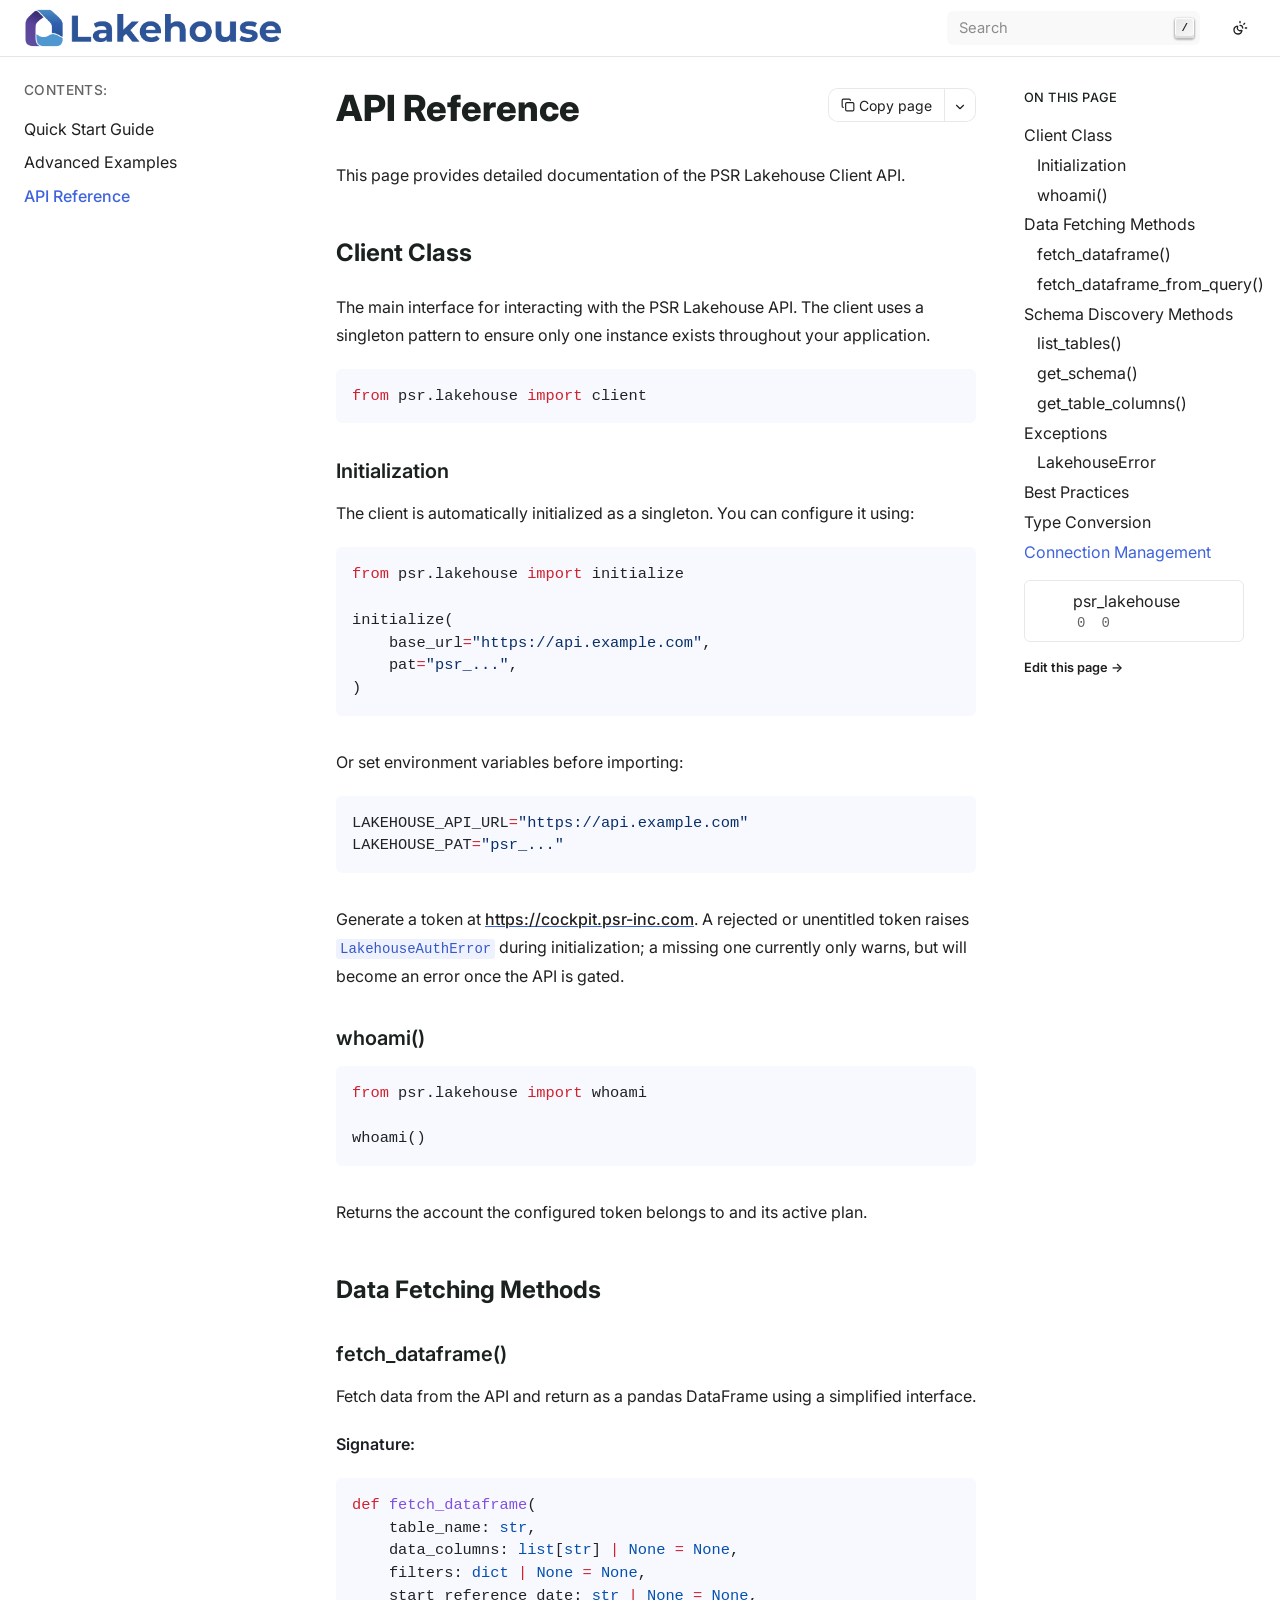
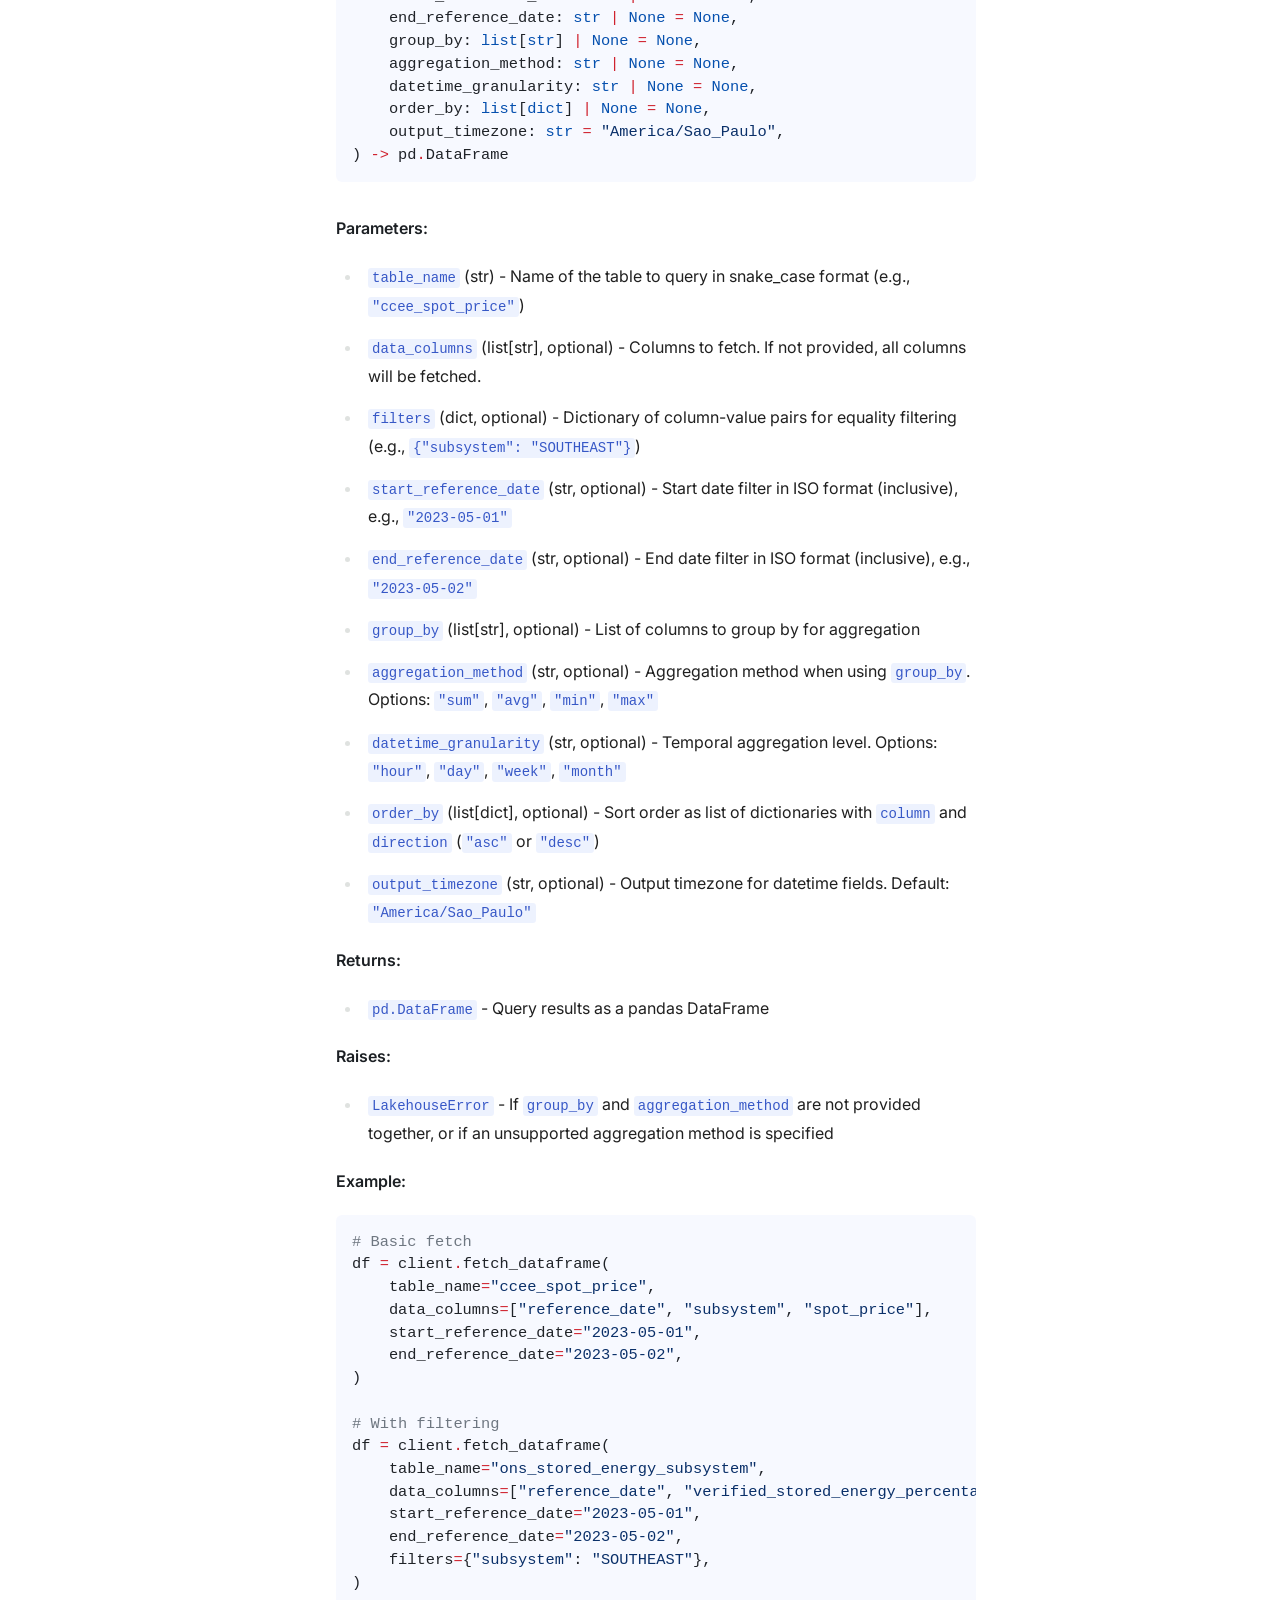
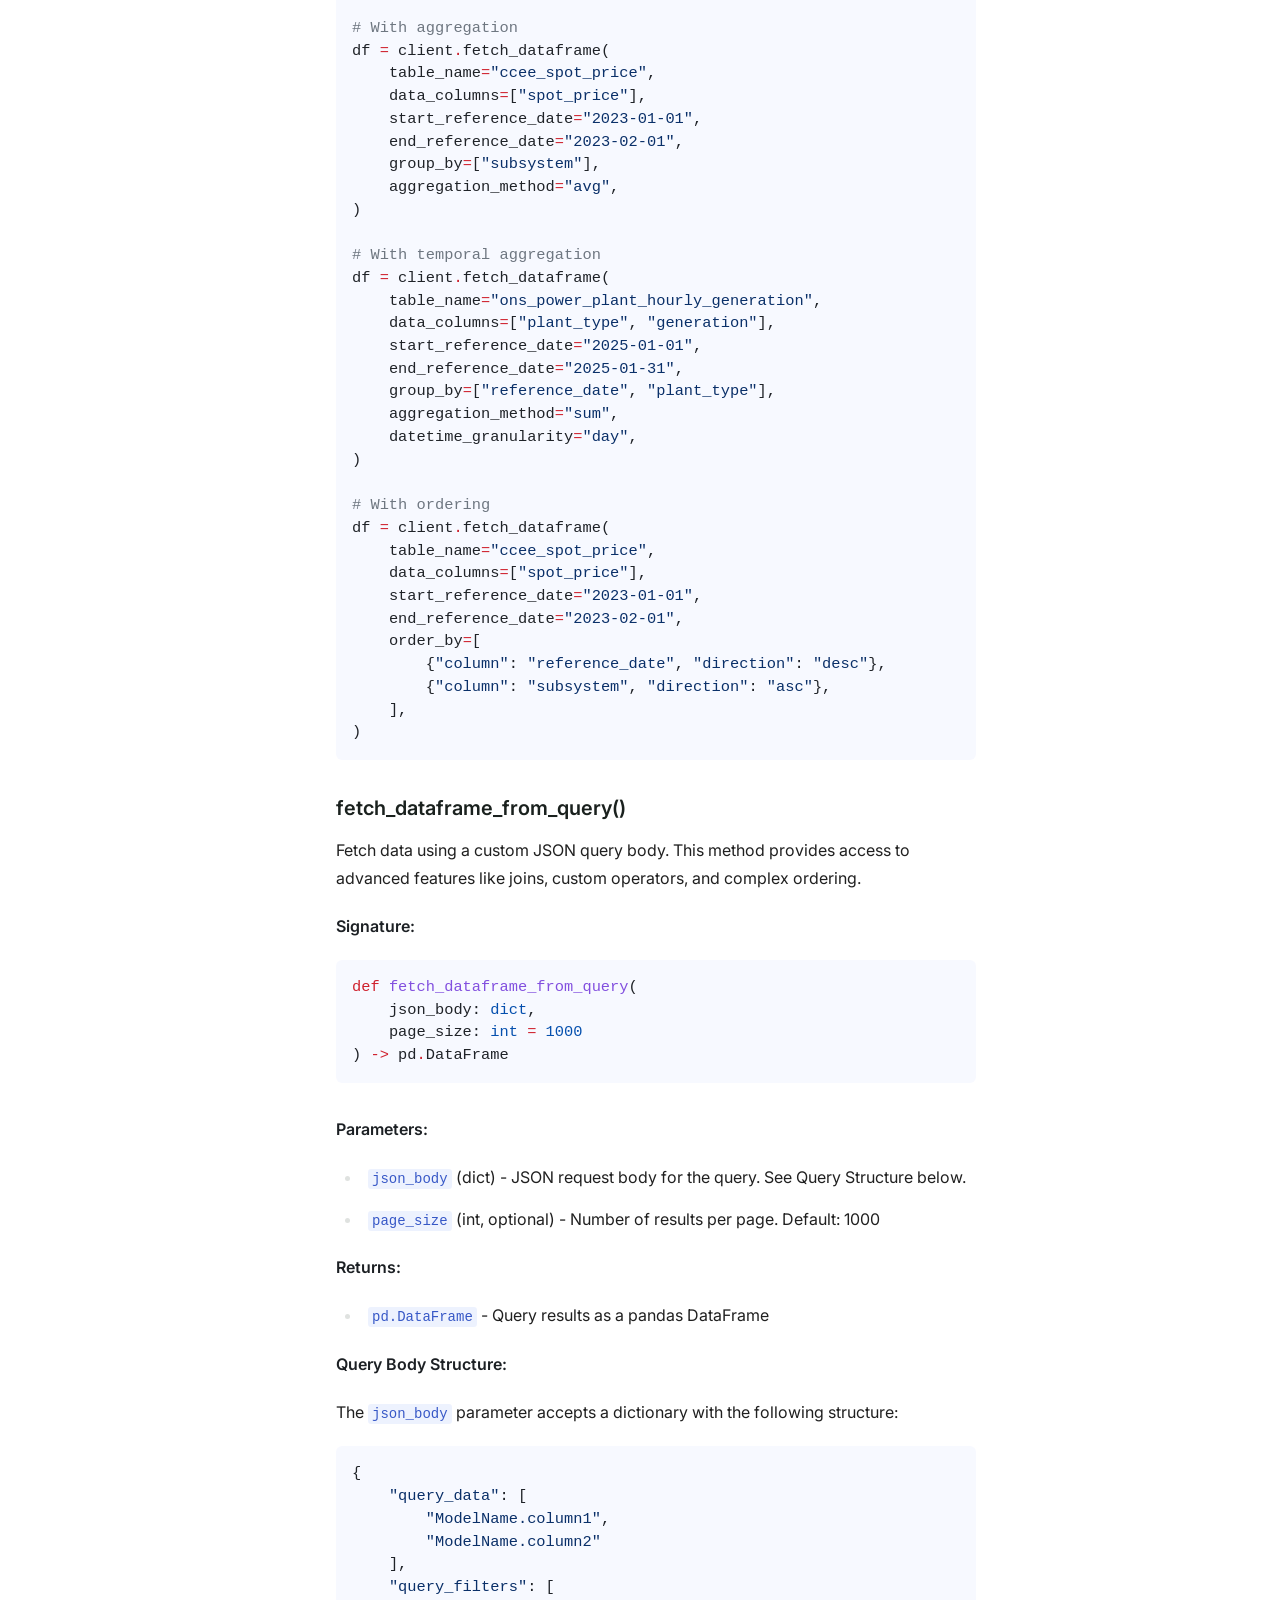
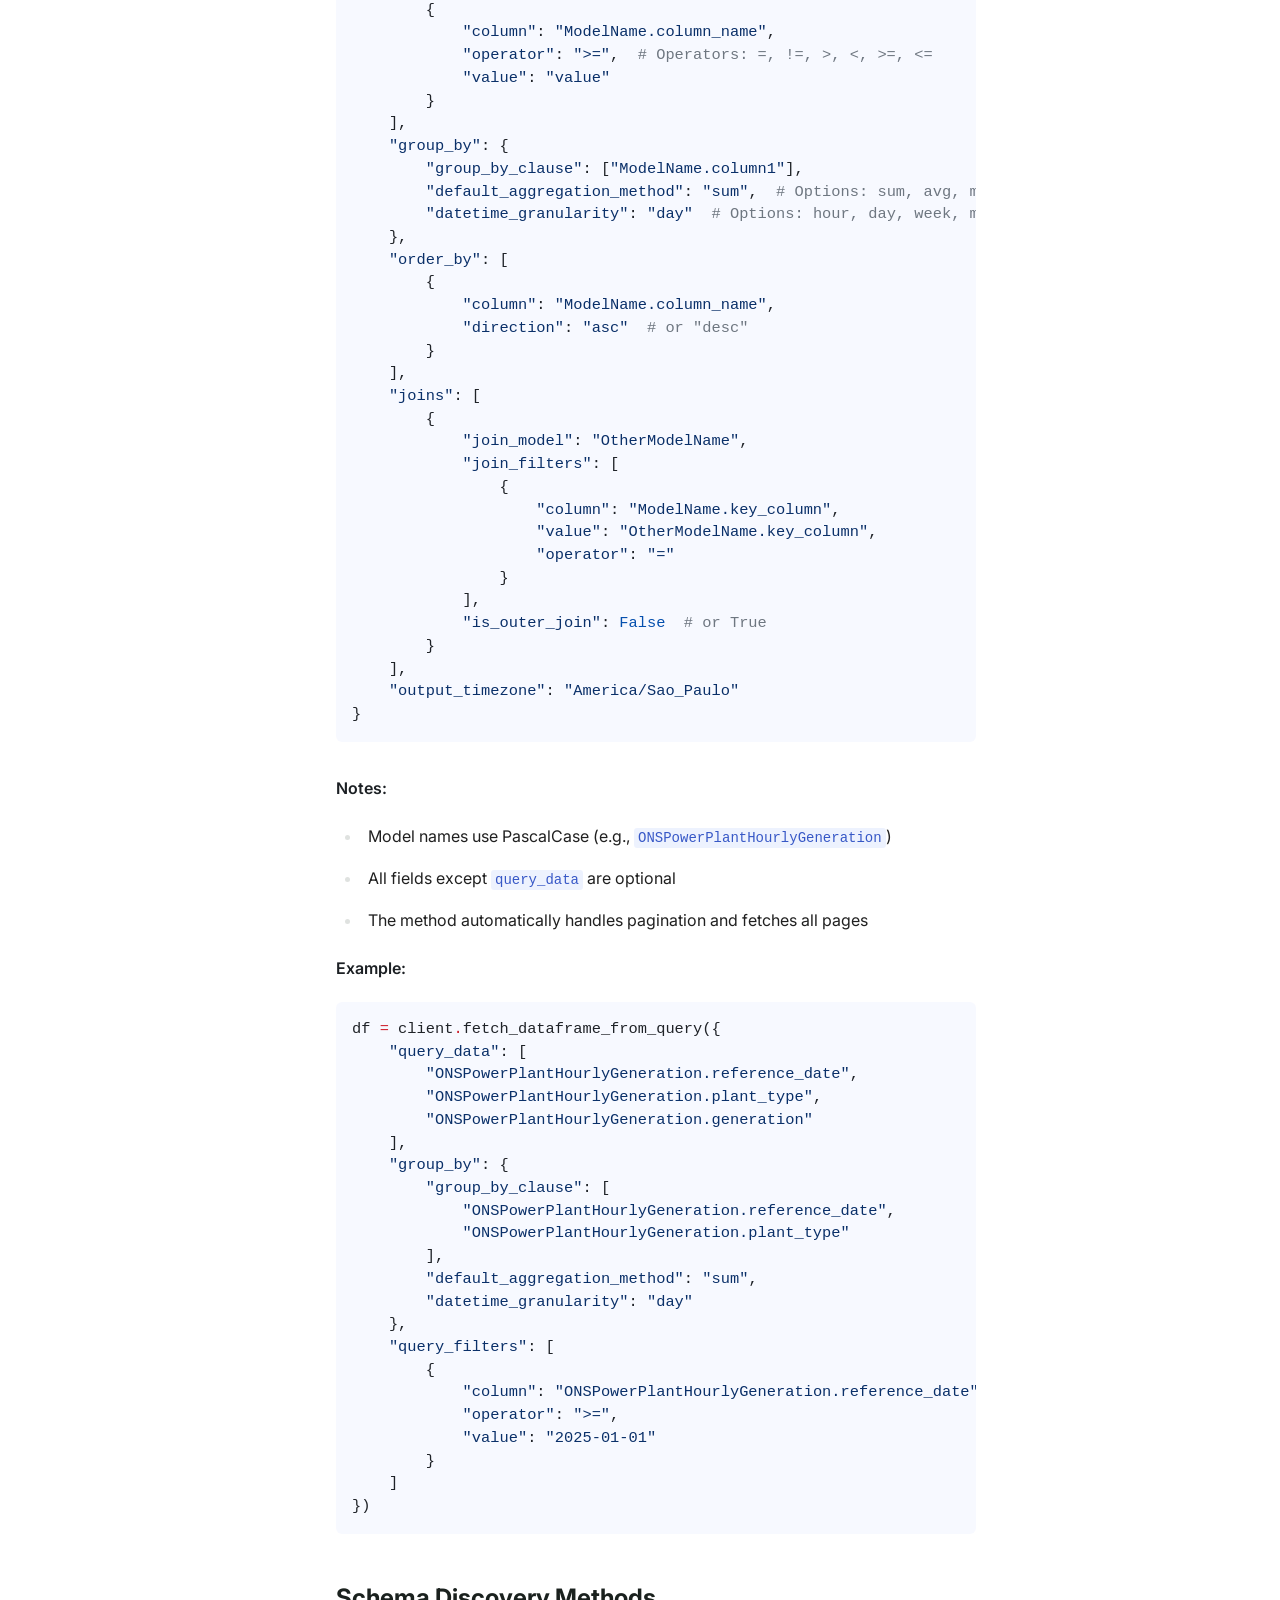
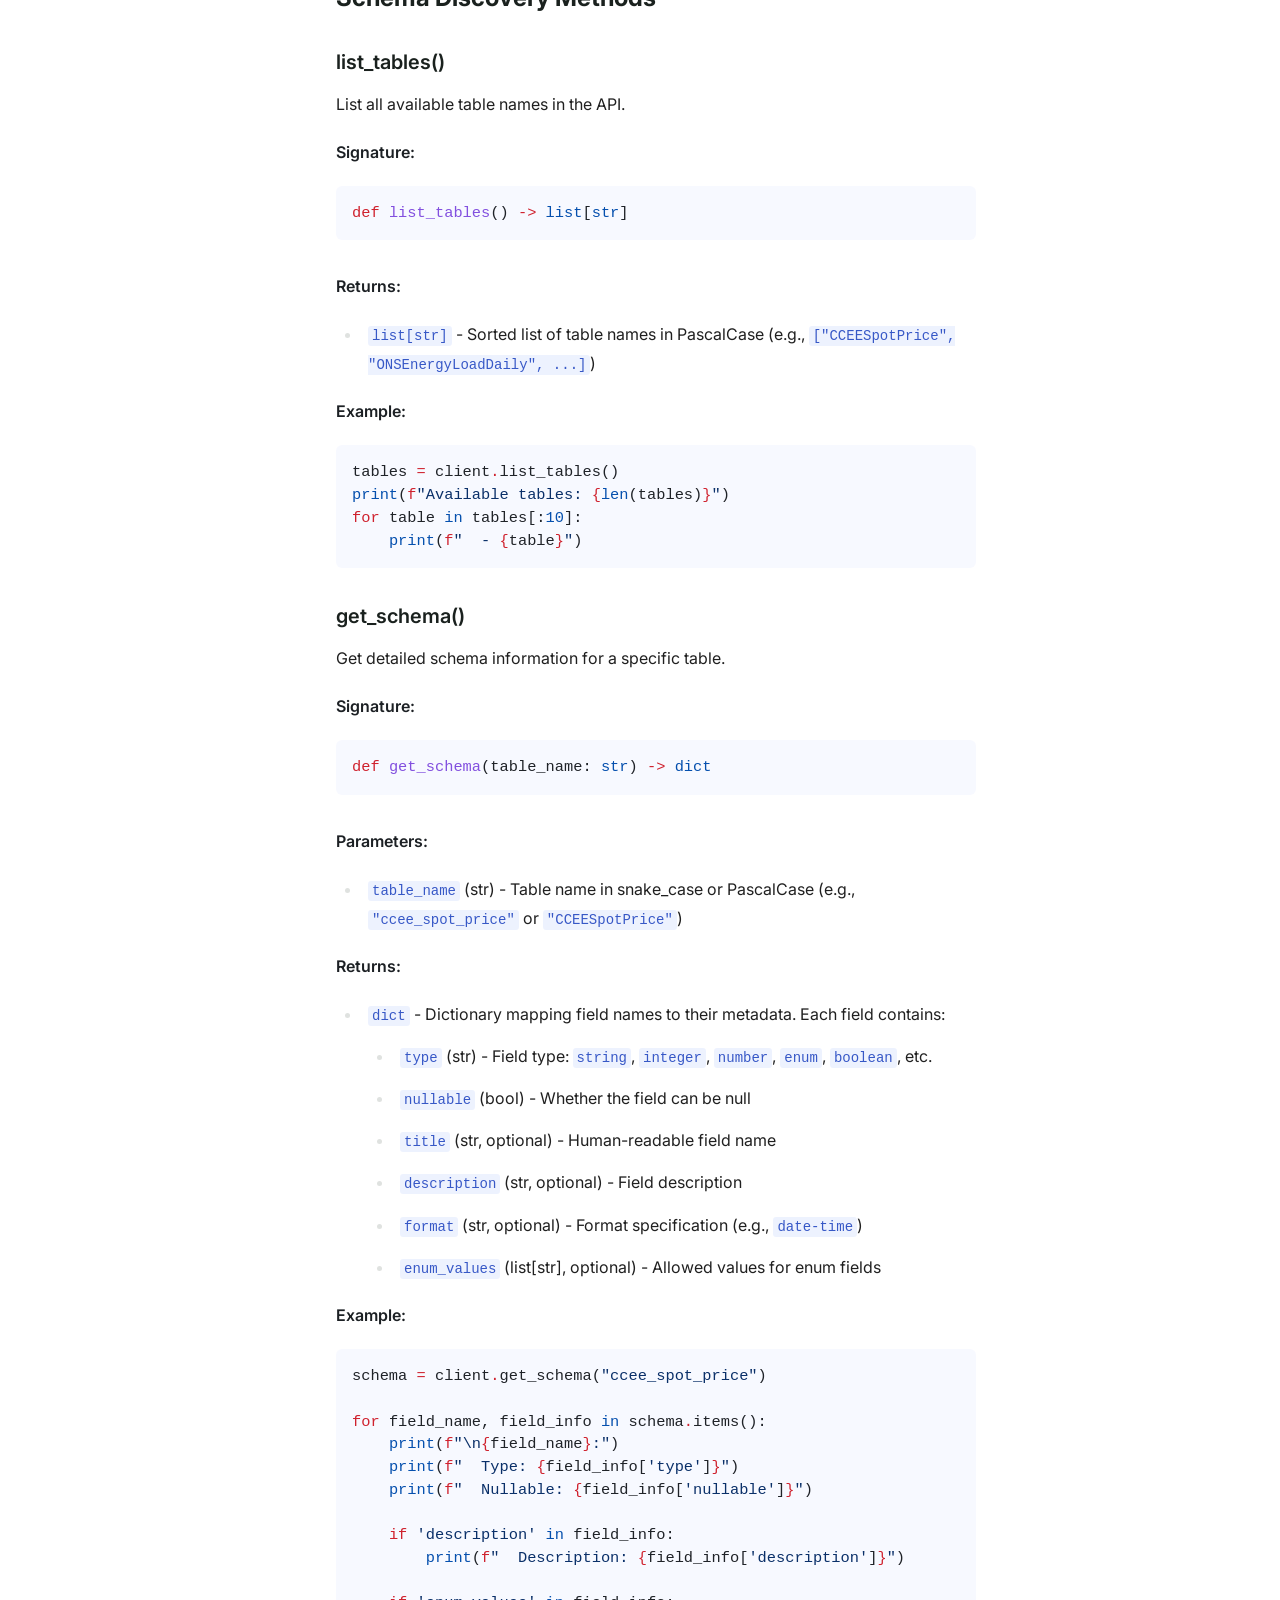
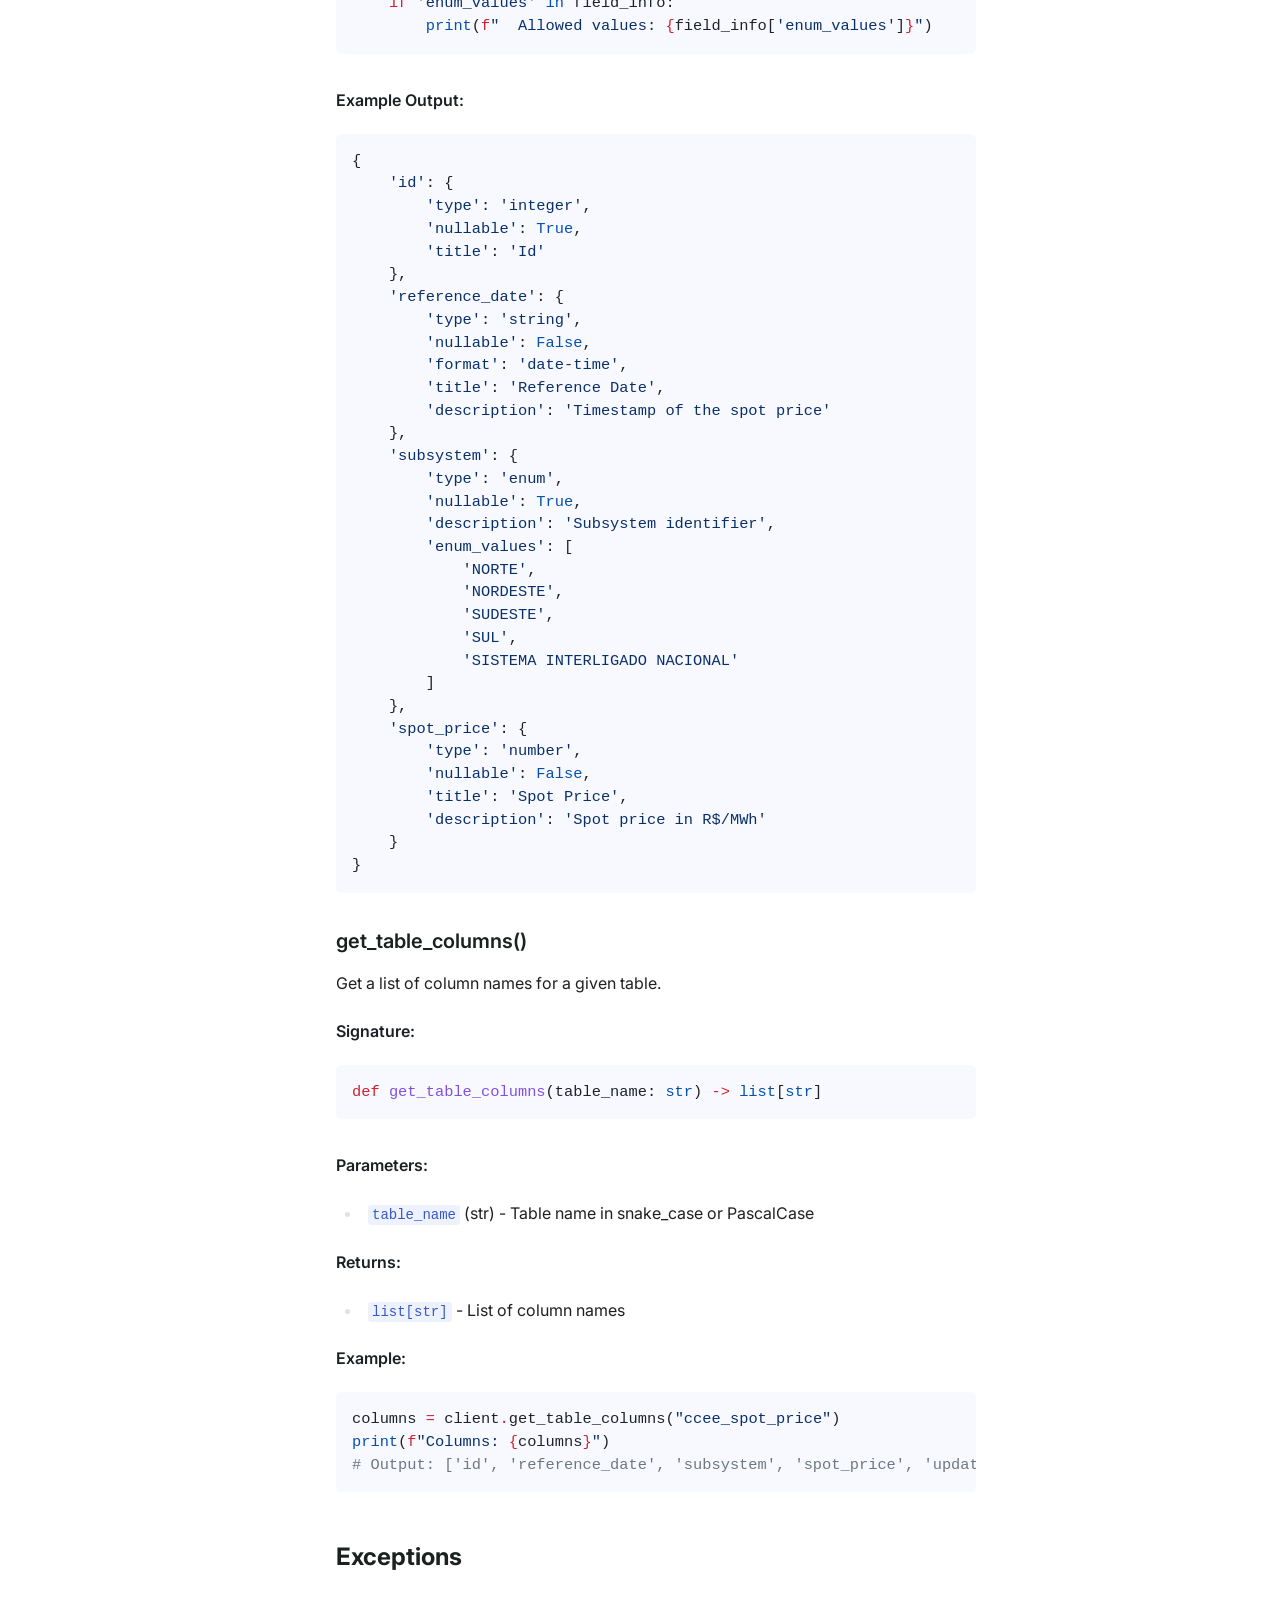
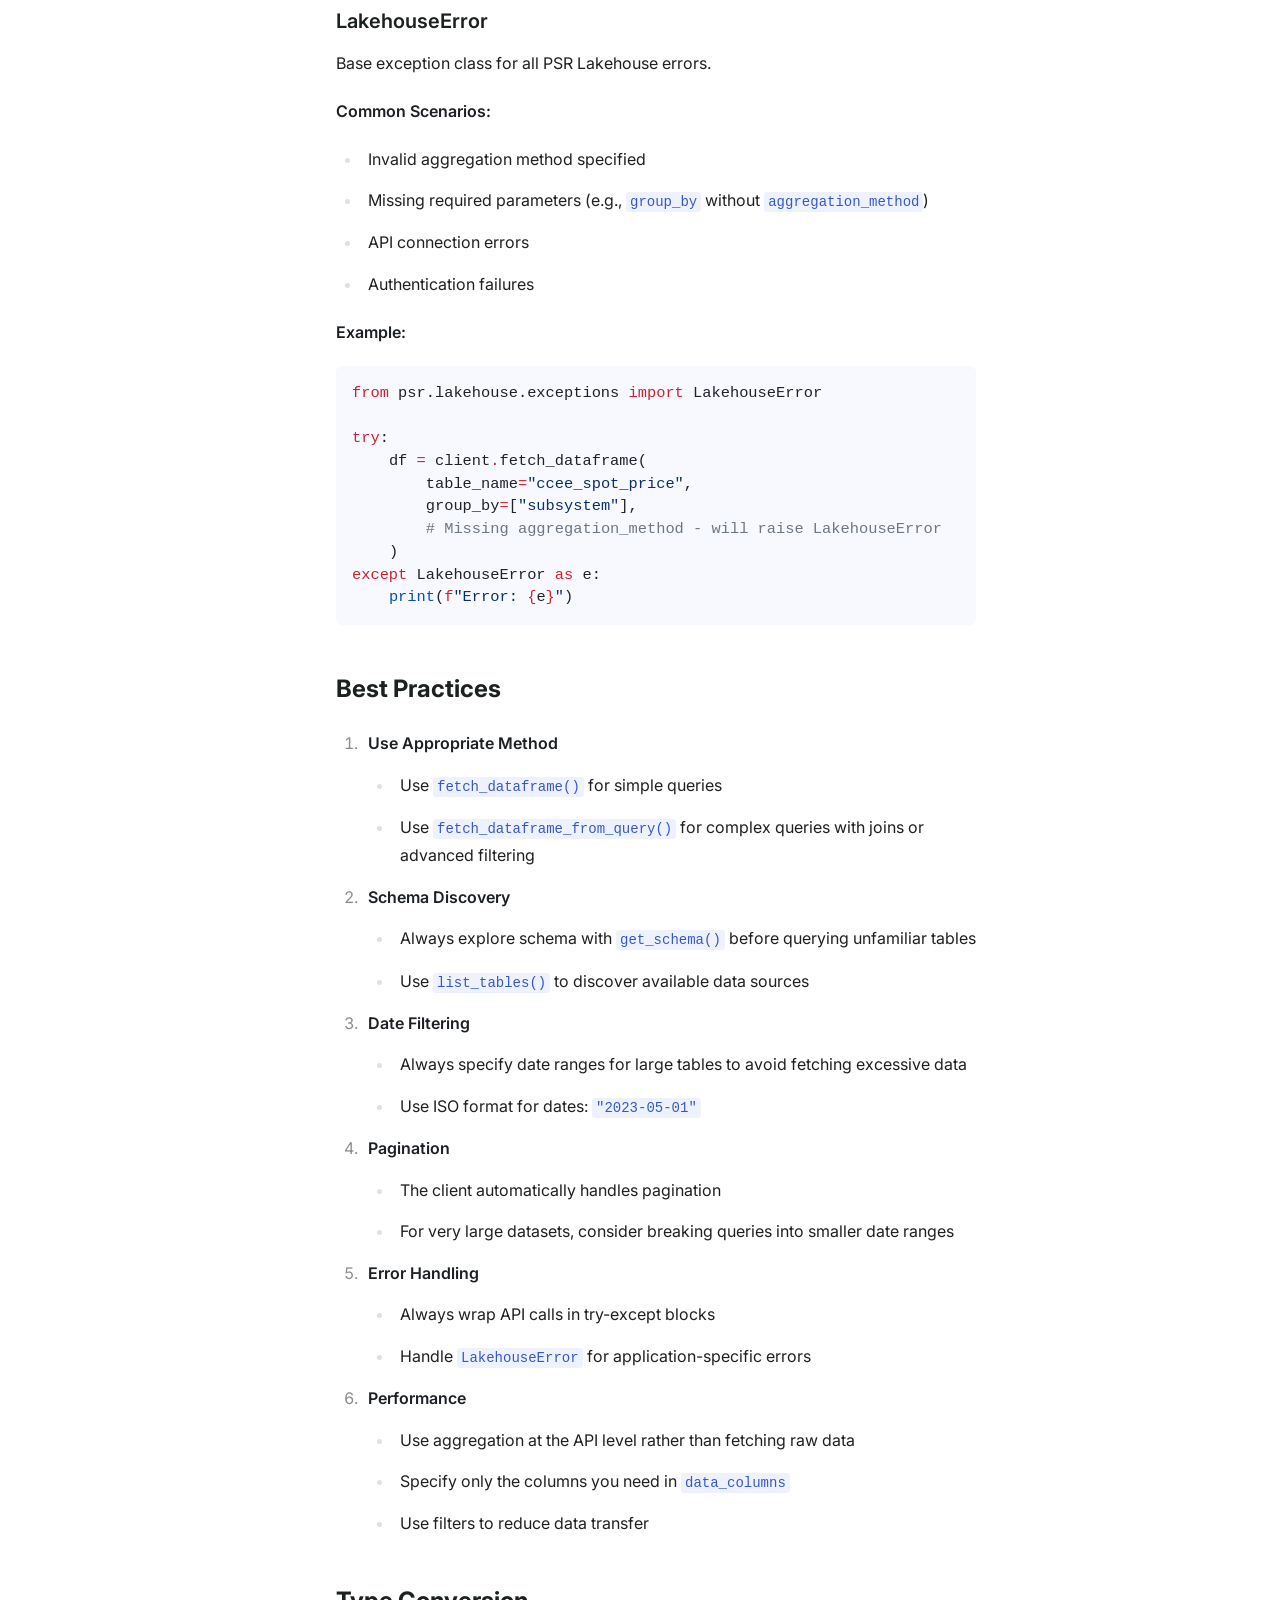
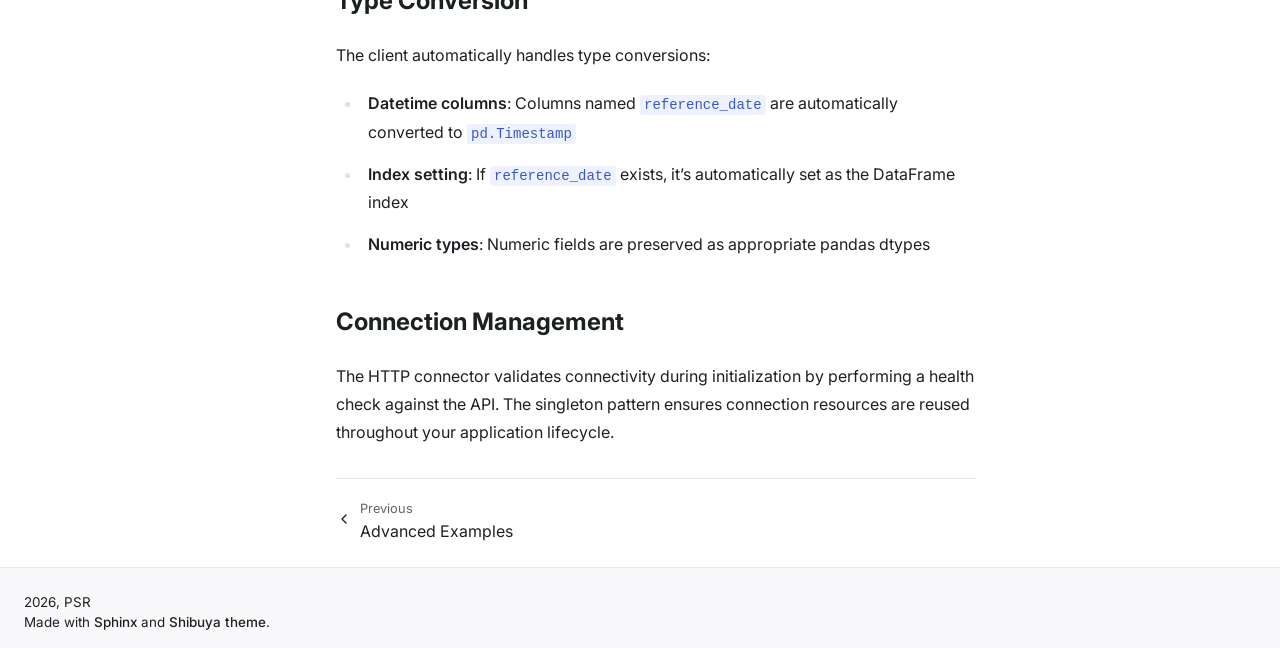
==== commit 05e85337: "deploy: 535400d1f113380ab56d9dcaae4e6782d8682cce" ====
--- a/api.html
+++ b/api.html
@@ -78,6 +78,7 @@
     <div class="sy-scrollbar sy-rside-inner px-6 xl:top-16 xl:sticky xl:pl-0 pt-6 pb-4"><div class="localtoc"><h3>On this page</h3><ul>
 <li><a class="reference internal" href="#client-class">Client Class</a><ul>
 <li><a class="reference internal" href="#initialization">Initialization</a></li>
+<li><a class="reference internal" href="#whoami">whoami()</a></li>
 </ul>
 </li>
 <li><a class="reference internal" href="#data-fetching-methods">Data Fetching Methods</a><ul>
@@ -201,14 +202,28 @@
 <div class="highlight-python notranslate"><div class="highlight"><pre><span></span><span data-line="1"><span class="kn">from</span><span class="w"> </span><span class="nn">psr.lakehouse</span><span class="w"> </span><span class="kn">import</span> <span class="n">initialize</span>
 </span><span data-line="2">
 </span><span data-line="3"><span class="n">initialize</span><span class="p">(</span>
-</span><span data-line="4">    <span class="n">base_url</span><span class="o">=</span><span class="s2">&quot;https://api.example.com&quot;</span><span class="p">,</span>
-</span><span data-line="5"><span class="p">)</span>
+</span><span data-line="4">    <span class="n">base_url</span><span class="o">=</span><span class="s2">"https://api.example.com"</span><span class="p">,</span>
+</span><span data-line="5">    <span class="n">pat</span><span class="o">=</span><span class="s2">"psr_..."</span><span class="p">,</span>
+</span><span data-line="6"><span class="p">)</span>
 </span></pre></div>
 </div>
 <p>Or set environment variables before importing:</p>
-<div class="highlight-bash notranslate"><div class="highlight"><pre><span></span><span data-line="1"><span class="nv">LAKEHOUSE_API_URL</span><span class="o">=</span><span class="s2">&quot;https://api.example.com&quot;</span>
-</span></pre></div>
-</div>
+<div class="highlight-bash notranslate"><div class="highlight"><pre><span></span><span data-line="1"><span class="nv">LAKEHOUSE_API_URL</span><span class="o">=</span><span class="s2">"https://api.example.com"</span>
+</span><span data-line="2"><span class="nv">LAKEHOUSE_PAT</span><span class="o">=</span><span class="s2">"psr_..."</span>
+</span></pre></div>
+</div>
+<p>Generate a token at <a class="reference external" href="https://cockpit.psr-inc.com">https://cockpit.psr-inc.com</a>. A rejected or unentitled token
+raises <code class="docutils literal notranslate"><span class="pre">LakehouseAuthError</span></code> during initialization; a missing one currently only
+warns, but will become an error once the API is gated.</p>
+</section>
+<section id="whoami">
+<h3>whoami()<a class="headerlink" href="#whoami" title="Link to this heading">#</a></h3>
+<div class="highlight-python notranslate"><div class="highlight"><pre><span></span><span data-line="1"><span class="kn">from</span><span class="w"> </span><span class="nn">psr.lakehouse</span><span class="w"> </span><span class="kn">import</span> <span class="n">whoami</span>
+</span><span data-line="2">
+</span><span data-line="3"><span class="n">whoami</span><span class="p">()</span>
+</span></pre></div>
+</div>
+<p>Returns the account the configured token belongs to and its active plan.</p>
 </section>
 </section>
 <section id="data-fetching-methods">
@@ -227,7 +242,7 @@
 </span><span data-line="8">    <span class="n">aggregation_method</span><span class="p">:</span> <span class="nb">str</span> <span class="o">|</span> <span class="kc">None</span> <span class="o">=</span> <span class="kc">None</span><span class="p">,</span>
 </span><span data-line="9">    <span class="n">datetime_granularity</span><span class="p">:</span> <span class="nb">str</span> <span class="o">|</span> <span class="kc">None</span> <span class="o">=</span> <span class="kc">None</span><span class="p">,</span>
 </span><span data-line="10">    <span class="n">order_by</span><span class="p">:</span> <span class="nb">list</span><span class="p">[</span><span class="nb">dict</span><span class="p">]</span> <span class="o">|</span> <span class="kc">None</span> <span class="o">=</span> <span class="kc">None</span><span class="p">,</span>
-</span><span data-line="11">    <span class="n">output_timezone</span><span class="p">:</span> <span class="nb">str</span> <span class="o">=</span> <span class="s2">&quot;America/Sao_Paulo&quot;</span><span class="p">,</span>
+</span><span data-line="11">    <span class="n">output_timezone</span><span class="p">:</span> <span class="nb">str</span> <span class="o">=</span> <span class="s2">"America/Sao_Paulo"</span><span class="p">,</span>
 </span><span data-line="12"><span class="p">)</span> <span class="o">-&gt;</span> <span class="n">pd</span><span class="o">.</span><span class="n">DataFrame</span>
 </span></pre></div>
 </div>
@@ -255,51 +270,51 @@
 <p><strong>Example:</strong></p>
 <div class="highlight-python notranslate"><div class="highlight"><pre><span></span><span data-line="1"><span class="c1"># Basic fetch</span>
 </span><span data-line="2"><span class="n">df</span> <span class="o">=</span> <span class="n">client</span><span class="o">.</span><span class="n">fetch_dataframe</span><span class="p">(</span>
-</span><span data-line="3">    <span class="n">table_name</span><span class="o">=</span><span class="s2">&quot;ccee_spot_price&quot;</span><span class="p">,</span>
-</span><span data-line="4">    <span class="n">data_columns</span><span class="o">=</span><span class="p">[</span><span class="s2">&quot;reference_date&quot;</span><span class="p">,</span> <span class="s2">&quot;subsystem&quot;</span><span class="p">,</span> <span class="s2">&quot;spot_price&quot;</span><span class="p">],</span>
-</span><span data-line="5">    <span class="n">start_reference_date</span><span class="o">=</span><span class="s2">&quot;2023-05-01&quot;</span><span class="p">,</span>
-</span><span data-line="6">    <span class="n">end_reference_date</span><span class="o">=</span><span class="s2">&quot;2023-05-02&quot;</span><span class="p">,</span>
+</span><span data-line="3">    <span class="n">table_name</span><span class="o">=</span><span class="s2">"ccee_spot_price"</span><span class="p">,</span>
+</span><span data-line="4">    <span class="n">data_columns</span><span class="o">=</span><span class="p">[</span><span class="s2">"reference_date"</span><span class="p">,</span> <span class="s2">"subsystem"</span><span class="p">,</span> <span class="s2">"spot_price"</span><span class="p">],</span>
+</span><span data-line="5">    <span class="n">start_reference_date</span><span class="o">=</span><span class="s2">"2023-05-01"</span><span class="p">,</span>
+</span><span data-line="6">    <span class="n">end_reference_date</span><span class="o">=</span><span class="s2">"2023-05-02"</span><span class="p">,</span>
 </span><span data-line="7"><span class="p">)</span>
 </span><span data-line="8">
 </span><span data-line="9"><span class="c1"># With filtering</span>
 </span><span data-line="10"><span class="n">df</span> <span class="o">=</span> <span class="n">client</span><span class="o">.</span><span class="n">fetch_dataframe</span><span class="p">(</span>
-</span><span data-line="11">    <span class="n">table_name</span><span class="o">=</span><span class="s2">&quot;ons_stored_energy_subsystem&quot;</span><span class="p">,</span>
-</span><span data-line="12">    <span class="n">data_columns</span><span class="o">=</span><span class="p">[</span><span class="s2">&quot;reference_date&quot;</span><span class="p">,</span> <span class="s2">&quot;verified_stored_energy_percentage&quot;</span><span class="p">],</span>
-</span><span data-line="13">    <span class="n">start_reference_date</span><span class="o">=</span><span class="s2">&quot;2023-05-01&quot;</span><span class="p">,</span>
-</span><span data-line="14">    <span class="n">end_reference_date</span><span class="o">=</span><span class="s2">&quot;2023-05-02&quot;</span><span class="p">,</span>
-</span><span data-line="15">    <span class="n">filters</span><span class="o">=</span><span class="p">{</span><span class="s2">&quot;subsystem&quot;</span><span class="p">:</span> <span class="s2">&quot;SOUTHEAST&quot;</span><span class="p">},</span>
+</span><span data-line="11">    <span class="n">table_name</span><span class="o">=</span><span class="s2">"ons_stored_energy_subsystem"</span><span class="p">,</span>
+</span><span data-line="12">    <span class="n">data_columns</span><span class="o">=</span><span class="p">[</span><span class="s2">"reference_date"</span><span class="p">,</span> <span class="s2">"verified_stored_energy_percentage"</span><span class="p">],</span>
+</span><span data-line="13">    <span class="n">start_reference_date</span><span class="o">=</span><span class="s2">"2023-05-01"</span><span class="p">,</span>
+</span><span data-line="14">    <span class="n">end_reference_date</span><span class="o">=</span><span class="s2">"2023-05-02"</span><span class="p">,</span>
+</span><span data-line="15">    <span class="n">filters</span><span class="o">=</span><span class="p">{</span><span class="s2">"subsystem"</span><span class="p">:</span> <span class="s2">"SOUTHEAST"</span><span class="p">},</span>
 </span><span data-line="16"><span class="p">)</span>
 </span><span data-line="17">
 </span><span data-line="18"><span class="c1"># With aggregation</span>
 </span><span data-line="19"><span class="n">df</span> <span class="o">=</span> <span class="n">client</span><span class="o">.</span><span class="n">fetch_dataframe</span><span class="p">(</span>
-</span><span data-line="20">    <span class="n">table_name</span><span class="o">=</span><span class="s2">&quot;ccee_spot_price&quot;</span><span class="p">,</span>
-</span><span data-line="21">    <span class="n">data_columns</span><span class="o">=</span><span class="p">[</span><span class="s2">&quot;spot_price&quot;</span><span class="p">],</span>
-</span><span data-line="22">    <span class="n">start_reference_date</span><span class="o">=</span><span class="s2">&quot;2023-01-01&quot;</span><span class="p">,</span>
-</span><span data-line="23">    <span class="n">end_reference_date</span><span class="o">=</span><span class="s2">&quot;2023-02-01&quot;</span><span class="p">,</span>
-</span><span data-line="24">    <span class="n">group_by</span><span class="o">=</span><span class="p">[</span><span class="s2">&quot;subsystem&quot;</span><span class="p">],</span>
-</span><span data-line="25">    <span class="n">aggregation_method</span><span class="o">=</span><span class="s2">&quot;avg&quot;</span><span class="p">,</span>
+</span><span data-line="20">    <span class="n">table_name</span><span class="o">=</span><span class="s2">"ccee_spot_price"</span><span class="p">,</span>
+</span><span data-line="21">    <span class="n">data_columns</span><span class="o">=</span><span class="p">[</span><span class="s2">"spot_price"</span><span class="p">],</span>
+</span><span data-line="22">    <span class="n">start_reference_date</span><span class="o">=</span><span class="s2">"2023-01-01"</span><span class="p">,</span>
+</span><span data-line="23">    <span class="n">end_reference_date</span><span class="o">=</span><span class="s2">"2023-02-01"</span><span class="p">,</span>
+</span><span data-line="24">    <span class="n">group_by</span><span class="o">=</span><span class="p">[</span><span class="s2">"subsystem"</span><span class="p">],</span>
+</span><span data-line="25">    <span class="n">aggregation_method</span><span class="o">=</span><span class="s2">"avg"</span><span class="p">,</span>
 </span><span data-line="26"><span class="p">)</span>
 </span><span data-line="27">
 </span><span data-line="28"><span class="c1"># With temporal aggregation</span>
 </span><span data-line="29"><span class="n">df</span> <span class="o">=</span> <span class="n">client</span><span class="o">.</span><span class="n">fetch_dataframe</span><span class="p">(</span>
-</span><span data-line="30">    <span class="n">table_name</span><span class="o">=</span><span class="s2">&quot;ons_power_plant_hourly_generation&quot;</span><span class="p">,</span>
-</span><span data-line="31">    <span class="n">data_columns</span><span class="o">=</span><span class="p">[</span><span class="s2">&quot;plant_type&quot;</span><span class="p">,</span> <span class="s2">&quot;generation&quot;</span><span class="p">],</span>
-</span><span data-line="32">    <span class="n">start_reference_date</span><span class="o">=</span><span class="s2">&quot;2025-01-01&quot;</span><span class="p">,</span>
-</span><span data-line="33">    <span class="n">end_reference_date</span><span class="o">=</span><span class="s2">&quot;2025-01-31&quot;</span><span class="p">,</span>
-</span><span data-line="34">    <span class="n">group_by</span><span class="o">=</span><span class="p">[</span><span class="s2">&quot;reference_date&quot;</span><span class="p">,</span> <span class="s2">&quot;plant_type&quot;</span><span class="p">],</span>
-</span><span data-line="35">    <span class="n">aggregation_method</span><span class="o">=</span><span class="s2">&quot;sum&quot;</span><span class="p">,</span>
-</span><span data-line="36">    <span class="n">datetime_granularity</span><span class="o">=</span><span class="s2">&quot;day&quot;</span><span class="p">,</span>
+</span><span data-line="30">    <span class="n">table_name</span><span class="o">=</span><span class="s2">"ons_power_plant_hourly_generation"</span><span class="p">,</span>
+</span><span data-line="31">    <span class="n">data_columns</span><span class="o">=</span><span class="p">[</span><span class="s2">"plant_type"</span><span class="p">,</span> <span class="s2">"generation"</span><span class="p">],</span>
+</span><span data-line="32">    <span class="n">start_reference_date</span><span class="o">=</span><span class="s2">"2025-01-01"</span><span class="p">,</span>
+</span><span data-line="33">    <span class="n">end_reference_date</span><span class="o">=</span><span class="s2">"2025-01-31"</span><span class="p">,</span>
+</span><span data-line="34">    <span class="n">group_by</span><span class="o">=</span><span class="p">[</span><span class="s2">"reference_date"</span><span class="p">,</span> <span class="s2">"plant_type"</span><span class="p">],</span>
+</span><span data-line="35">    <span class="n">aggregation_method</span><span class="o">=</span><span class="s2">"sum"</span><span class="p">,</span>
+</span><span data-line="36">    <span class="n">datetime_granularity</span><span class="o">=</span><span class="s2">"day"</span><span class="p">,</span>
 </span><span data-line="37"><span class="p">)</span>
 </span><span data-line="38">
 </span><span data-line="39"><span class="c1"># With ordering</span>
 </span><span data-line="40"><span class="n">df</span> <span class="o">=</span> <span class="n">client</span><span class="o">.</span><span class="n">fetch_dataframe</span><span class="p">(</span>
-</span><span data-line="41">    <span class="n">table_name</span><span class="o">=</span><span class="s2">&quot;ccee_spot_price&quot;</span><span class="p">,</span>
-</span><span data-line="42">    <span class="n">data_columns</span><span class="o">=</span><span class="p">[</span><span class="s2">&quot;spot_price&quot;</span><span class="p">],</span>
-</span><span data-line="43">    <span class="n">start_reference_date</span><span class="o">=</span><span class="s2">&quot;2023-01-01&quot;</span><span class="p">,</span>
-</span><span data-line="44">    <span class="n">end_reference_date</span><span class="o">=</span><span class="s2">&quot;2023-02-01&quot;</span><span class="p">,</span>
+</span><span data-line="41">    <span class="n">table_name</span><span class="o">=</span><span class="s2">"ccee_spot_price"</span><span class="p">,</span>
+</span><span data-line="42">    <span class="n">data_columns</span><span class="o">=</span><span class="p">[</span><span class="s2">"spot_price"</span><span class="p">],</span>
+</span><span data-line="43">    <span class="n">start_reference_date</span><span class="o">=</span><span class="s2">"2023-01-01"</span><span class="p">,</span>
+</span><span data-line="44">    <span class="n">end_reference_date</span><span class="o">=</span><span class="s2">"2023-02-01"</span><span class="p">,</span>
 </span><span data-line="45">    <span class="n">order_by</span><span class="o">=</span><span class="p">[</span>
-</span><span data-line="46">        <span class="p">{</span><span class="s2">&quot;column&quot;</span><span class="p">:</span> <span class="s2">&quot;reference_date&quot;</span><span class="p">,</span> <span class="s2">&quot;direction&quot;</span><span class="p">:</span> <span class="s2">&quot;desc&quot;</span><span class="p">},</span>
-</span><span data-line="47">        <span class="p">{</span><span class="s2">&quot;column&quot;</span><span class="p">:</span> <span class="s2">&quot;subsystem&quot;</span><span class="p">,</span> <span class="s2">&quot;direction&quot;</span><span class="p">:</span> <span class="s2">&quot;asc&quot;</span><span class="p">},</span>
+</span><span data-line="46">        <span class="p">{</span><span class="s2">"column"</span><span class="p">:</span> <span class="s2">"reference_date"</span><span class="p">,</span> <span class="s2">"direction"</span><span class="p">:</span> <span class="s2">"desc"</span><span class="p">},</span>
+</span><span data-line="47">        <span class="p">{</span><span class="s2">"column"</span><span class="p">:</span> <span class="s2">"subsystem"</span><span class="p">,</span> <span class="s2">"direction"</span><span class="p">:</span> <span class="s2">"asc"</span><span class="p">},</span>
 </span><span data-line="48">    <span class="p">],</span>
 </span><span data-line="49"><span class="p">)</span>
 </span></pre></div>
@@ -327,42 +342,42 @@
 <p><strong>Query Body Structure:</strong></p>
 <p>The <code class="docutils literal notranslate"><span class="pre">json_body</span></code> parameter accepts a dictionary with the following structure:</p>
 <div class="highlight-python notranslate"><div class="highlight"><pre><span></span><span data-line="1"><span class="p">{</span>
-</span><span data-line="2">    <span class="s2">&quot;query_data&quot;</span><span class="p">:</span> <span class="p">[</span>
-</span><span data-line="3">        <span class="s2">&quot;ModelName.column1&quot;</span><span class="p">,</span>
-</span><span data-line="4">        <span class="s2">&quot;ModelName.column2&quot;</span>
+</span><span data-line="2">    <span class="s2">"query_data"</span><span class="p">:</span> <span class="p">[</span>
+</span><span data-line="3">        <span class="s2">"ModelName.column1"</span><span class="p">,</span>
+</span><span data-line="4">        <span class="s2">"ModelName.column2"</span>
 </span><span data-line="5">    <span class="p">],</span>
-</span><span data-line="6">    <span class="s2">&quot;query_filters&quot;</span><span class="p">:</span> <span class="p">[</span>
+</span><span data-line="6">    <span class="s2">"query_filters"</span><span class="p">:</span> <span class="p">[</span>
 </span><span data-line="7">        <span class="p">{</span>
-</span><span data-line="8">            <span class="s2">&quot;column&quot;</span><span class="p">:</span> <span class="s2">&quot;ModelName.column_name&quot;</span><span class="p">,</span>
-</span><span data-line="9">            <span class="s2">&quot;operator&quot;</span><span class="p">:</span> <span class="s2">&quot;&gt;=&quot;</span><span class="p">,</span>  <span class="c1"># Operators: =, !=, &gt;, &lt;, &gt;=, &lt;=</span>
-</span><span data-line="10">            <span class="s2">&quot;value&quot;</span><span class="p">:</span> <span class="s2">&quot;value&quot;</span>
+</span><span data-line="8">            <span class="s2">"column"</span><span class="p">:</span> <span class="s2">"ModelName.column_name"</span><span class="p">,</span>
+</span><span data-line="9">            <span class="s2">"operator"</span><span class="p">:</span> <span class="s2">"&gt;="</span><span class="p">,</span>  <span class="c1"># Operators: =, !=, &gt;, &lt;, &gt;=, &lt;=</span>
+</span><span data-line="10">            <span class="s2">"value"</span><span class="p">:</span> <span class="s2">"value"</span>
 </span><span data-line="11">        <span class="p">}</span>
 </span><span data-line="12">    <span class="p">],</span>
-</span><span data-line="13">    <span class="s2">&quot;group_by&quot;</span><span class="p">:</span> <span class="p">{</span>
-</span><span data-line="14">        <span class="s2">&quot;group_by_clause&quot;</span><span class="p">:</span> <span class="p">[</span><span class="s2">&quot;ModelName.column1&quot;</span><span class="p">],</span>
-</span><span data-line="15">        <span class="s2">&quot;default_aggregation_method&quot;</span><span class="p">:</span> <span class="s2">&quot;sum&quot;</span><span class="p">,</span>  <span class="c1"># Options: sum, avg, min, max</span>
-</span><span data-line="16">        <span class="s2">&quot;datetime_granularity&quot;</span><span class="p">:</span> <span class="s2">&quot;day&quot;</span>  <span class="c1"># Options: hour, day, week, month</span>
+</span><span data-line="13">    <span class="s2">"group_by"</span><span class="p">:</span> <span class="p">{</span>
+</span><span data-line="14">        <span class="s2">"group_by_clause"</span><span class="p">:</span> <span class="p">[</span><span class="s2">"ModelName.column1"</span><span class="p">],</span>
+</span><span data-line="15">        <span class="s2">"default_aggregation_method"</span><span class="p">:</span> <span class="s2">"sum"</span><span class="p">,</span>  <span class="c1"># Options: sum, avg, min, max</span>
+</span><span data-line="16">        <span class="s2">"datetime_granularity"</span><span class="p">:</span> <span class="s2">"day"</span>  <span class="c1"># Options: hour, day, week, month</span>
 </span><span data-line="17">    <span class="p">},</span>
-</span><span data-line="18">    <span class="s2">&quot;order_by&quot;</span><span class="p">:</span> <span class="p">[</span>
+</span><span data-line="18">    <span class="s2">"order_by"</span><span class="p">:</span> <span class="p">[</span>
 </span><span data-line="19">        <span class="p">{</span>
-</span><span data-line="20">            <span class="s2">&quot;column&quot;</span><span class="p">:</span> <span class="s2">&quot;ModelName.column_name&quot;</span><span class="p">,</span>
-</span><span data-line="21">            <span class="s2">&quot;direction&quot;</span><span class="p">:</span> <span class="s2">&quot;asc&quot;</span>  <span class="c1"># or &quot;desc&quot;</span>
+</span><span data-line="20">            <span class="s2">"column"</span><span class="p">:</span> <span class="s2">"ModelName.column_name"</span><span class="p">,</span>
+</span><span data-line="21">            <span class="s2">"direction"</span><span class="p">:</span> <span class="s2">"asc"</span>  <span class="c1"># or "desc"</span>
 </span><span data-line="22">        <span class="p">}</span>
 </span><span data-line="23">    <span class="p">],</span>
-</span><span data-line="24">    <span class="s2">&quot;joins&quot;</span><span class="p">:</span> <span class="p">[</span>
+</span><span data-line="24">    <span class="s2">"joins"</span><span class="p">:</span> <span class="p">[</span>
 </span><span data-line="25">        <span class="p">{</span>
-</span><span data-line="26">            <span class="s2">&quot;join_model&quot;</span><span class="p">:</span> <span class="s2">&quot;OtherModelName&quot;</span><span class="p">,</span>
-</span><span data-line="27">            <span class="s2">&quot;join_filters&quot;</span><span class="p">:</span> <span class="p">[</span>
+</span><span data-line="26">            <span class="s2">"join_model"</span><span class="p">:</span> <span class="s2">"OtherModelName"</span><span class="p">,</span>
+</span><span data-line="27">            <span class="s2">"join_filters"</span><span class="p">:</span> <span class="p">[</span>
 </span><span data-line="28">                <span class="p">{</span>
-</span><span data-line="29">                    <span class="s2">&quot;column&quot;</span><span class="p">:</span> <span class="s2">&quot;ModelName.key_column&quot;</span><span class="p">,</span>
-</span><span data-line="30">                    <span class="s2">&quot;value&quot;</span><span class="p">:</span> <span class="s2">&quot;OtherModelName.key_column&quot;</span><span class="p">,</span>
-</span><span data-line="31">                    <span class="s2">&quot;operator&quot;</span><span class="p">:</span> <span class="s2">&quot;=&quot;</span>
+</span><span data-line="29">                    <span class="s2">"column"</span><span class="p">:</span> <span class="s2">"ModelName.key_column"</span><span class="p">,</span>
+</span><span data-line="30">                    <span class="s2">"value"</span><span class="p">:</span> <span class="s2">"OtherModelName.key_column"</span><span class="p">,</span>
+</span><span data-line="31">                    <span class="s2">"operator"</span><span class="p">:</span> <span class="s2">"="</span>
 </span><span data-line="32">                <span class="p">}</span>
 </span><span data-line="33">            <span class="p">],</span>
-</span><span data-line="34">            <span class="s2">&quot;is_outer_join&quot;</span><span class="p">:</span> <span class="kc">False</span>  <span class="c1"># or True</span>
+</span><span data-line="34">            <span class="s2">"is_outer_join"</span><span class="p">:</span> <span class="kc">False</span>  <span class="c1"># or True</span>
 </span><span data-line="35">        <span class="p">}</span>
 </span><span data-line="36">    <span class="p">],</span>
-</span><span data-line="37">    <span class="s2">&quot;output_timezone&quot;</span><span class="p">:</span> <span class="s2">&quot;America/Sao_Paulo&quot;</span>
+</span><span data-line="37">    <span class="s2">"output_timezone"</span><span class="p">:</span> <span class="s2">"America/Sao_Paulo"</span>
 </span><span data-line="38"><span class="p">}</span>
 </span></pre></div>
 </div>
@@ -374,24 +389,24 @@
 </ul>
 <p><strong>Example:</strong></p>
 <div class="highlight-python notranslate"><div class="highlight"><pre><span></span><span data-line="1"><span class="n">df</span> <span class="o">=</span> <span class="n">client</span><span class="o">.</span><span class="n">fetch_dataframe_from_query</span><span class="p">({</span>
-</span><span data-line="2">    <span class="s2">&quot;query_data&quot;</span><span class="p">:</span> <span class="p">[</span>
-</span><span data-line="3">        <span class="s2">&quot;ONSPowerPlantHourlyGeneration.reference_date&quot;</span><span class="p">,</span>
-</span><span data-line="4">        <span class="s2">&quot;ONSPowerPlantHourlyGeneration.plant_type&quot;</span><span class="p">,</span>
-</span><span data-line="5">        <span class="s2">&quot;ONSPowerPlantHourlyGeneration.generation&quot;</span>
+</span><span data-line="2">    <span class="s2">"query_data"</span><span class="p">:</span> <span class="p">[</span>
+</span><span data-line="3">        <span class="s2">"ONSPowerPlantHourlyGeneration.reference_date"</span><span class="p">,</span>
+</span><span data-line="4">        <span class="s2">"ONSPowerPlantHourlyGeneration.plant_type"</span><span class="p">,</span>
+</span><span data-line="5">        <span class="s2">"ONSPowerPlantHourlyGeneration.generation"</span>
 </span><span data-line="6">    <span class="p">],</span>
-</span><span data-line="7">    <span class="s2">&quot;group_by&quot;</span><span class="p">:</span> <span class="p">{</span>
-</span><span data-line="8">        <span class="s2">&quot;group_by_clause&quot;</span><span class="p">:</span> <span class="p">[</span>
-</span><span data-line="9">            <span class="s2">&quot;ONSPowerPlantHourlyGeneration.reference_date&quot;</span><span class="p">,</span>
-</span><span data-line="10">            <span class="s2">&quot;ONSPowerPlantHourlyGeneration.plant_type&quot;</span>
+</span><span data-line="7">    <span class="s2">"group_by"</span><span class="p">:</span> <span class="p">{</span>
+</span><span data-line="8">        <span class="s2">"group_by_clause"</span><span class="p">:</span> <span class="p">[</span>
+</span><span data-line="9">            <span class="s2">"ONSPowerPlantHourlyGeneration.reference_date"</span><span class="p">,</span>
+</span><span data-line="10">            <span class="s2">"ONSPowerPlantHourlyGeneration.plant_type"</span>
 </span><span data-line="11">        <span class="p">],</span>
-</span><span data-line="12">        <span class="s2">&quot;default_aggregation_method&quot;</span><span class="p">:</span> <span class="s2">&quot;sum&quot;</span><span class="p">,</span>
-</span><span data-line="13">        <span class="s2">&quot;datetime_granularity&quot;</span><span class="p">:</span> <span class="s2">&quot;day&quot;</span>
+</span><span data-line="12">        <span class="s2">"default_aggregation_method"</span><span class="p">:</span> <span class="s2">"sum"</span><span class="p">,</span>
+</span><span data-line="13">        <span class="s2">"datetime_granularity"</span><span class="p">:</span> <span class="s2">"day"</span>
 </span><span data-line="14">    <span class="p">},</span>
-</span><span data-line="15">    <span class="s2">&quot;query_filters&quot;</span><span class="p">:</span> <span class="p">[</span>
+</span><span data-line="15">    <span class="s2">"query_filters"</span><span class="p">:</span> <span class="p">[</span>
 </span><span data-line="16">        <span class="p">{</span>
-</span><span data-line="17">            <span class="s2">&quot;column&quot;</span><span class="p">:</span> <span class="s2">&quot;ONSPowerPlantHourlyGeneration.reference_date&quot;</span><span class="p">,</span>
-</span><span data-line="18">            <span class="s2">&quot;operator&quot;</span><span class="p">:</span> <span class="s2">&quot;&gt;=&quot;</span><span class="p">,</span>
-</span><span data-line="19">            <span class="s2">&quot;value&quot;</span><span class="p">:</span> <span class="s2">&quot;2025-01-01&quot;</span>
+</span><span data-line="17">            <span class="s2">"column"</span><span class="p">:</span> <span class="s2">"ONSPowerPlantHourlyGeneration.reference_date"</span><span class="p">,</span>
+</span><span data-line="18">            <span class="s2">"operator"</span><span class="p">:</span> <span class="s2">"&gt;="</span><span class="p">,</span>
+</span><span data-line="19">            <span class="s2">"value"</span><span class="p">:</span> <span class="s2">"2025-01-01"</span>
 </span><span data-line="20">        <span class="p">}</span>
 </span><span data-line="21">    <span class="p">]</span>
 </span><span data-line="22"><span class="p">})</span>
@@ -414,9 +429,9 @@
 </ul>
 <p><strong>Example:</strong></p>
 <div class="highlight-python notranslate"><div class="highlight"><pre><span></span><span data-line="1"><span class="n">tables</span> <span class="o">=</span> <span class="n">client</span><span class="o">.</span><span class="n">list_tables</span><span class="p">()</span>
-</span><span data-line="2"><span class="nb">print</span><span class="p">(</span><span class="sa">f</span><span class="s2">&quot;Available tables: </span><span class="si">{</span><span class="nb">len</span><span class="p">(</span><span class="n">tables</span><span class="p">)</span><span class="si">}</span><span class="s2">&quot;</span><span class="p">)</span>
+</span><span data-line="2"><span class="nb">print</span><span class="p">(</span><span class="sa">f</span><span class="s2">"Available tables: </span><span class="si">{</span><span class="nb">len</span><span class="p">(</span><span class="n">tables</span><span class="p">)</span><span class="si">}</span><span class="s2">"</span><span class="p">)</span>
 </span><span data-line="3"><span class="k">for</span> <span class="n">table</span> <span class="ow">in</span> <span class="n">tables</span><span class="p">[:</span><span class="mi">10</span><span class="p">]:</span>
-</span><span data-line="4">    <span class="nb">print</span><span class="p">(</span><span class="sa">f</span><span class="s2">&quot;  - </span><span class="si">{</span><span class="n">table</span><span class="si">}</span><span class="s2">&quot;</span><span class="p">)</span>
+</span><span data-line="4">    <span class="nb">print</span><span class="p">(</span><span class="sa">f</span><span class="s2">"  - </span><span class="si">{</span><span class="n">table</span><span class="si">}</span><span class="s2">"</span><span class="p">)</span>
 </span></pre></div>
 </div>
 </section>
@@ -445,51 +460,51 @@
 </li>
 </ul>
 <p><strong>Example:</strong></p>
-<div class="highlight-python notranslate"><div class="highlight"><pre><span></span><span data-line="1"><span class="n">schema</span> <span class="o">=</span> <span class="n">client</span><span class="o">.</span><span class="n">get_schema</span><span class="p">(</span><span class="s2">&quot;ccee_spot_price&quot;</span><span class="p">)</span>
+<div class="highlight-python notranslate"><div class="highlight"><pre><span></span><span data-line="1"><span class="n">schema</span> <span class="o">=</span> <span class="n">client</span><span class="o">.</span><span class="n">get_schema</span><span class="p">(</span><span class="s2">"ccee_spot_price"</span><span class="p">)</span>
 </span><span data-line="2">
 </span><span data-line="3"><span class="k">for</span> <span class="n">field_name</span><span class="p">,</span> <span class="n">field_info</span> <span class="ow">in</span> <span class="n">schema</span><span class="o">.</span><span class="n">items</span><span class="p">():</span>
-</span><span data-line="4">    <span class="nb">print</span><span class="p">(</span><span class="sa">f</span><span class="s2">&quot;</span><span class="se">\n</span><span class="si">{</span><span class="n">field_name</span><span class="si">}</span><span class="s2">:&quot;</span><span class="p">)</span>
-</span><span data-line="5">    <span class="nb">print</span><span class="p">(</span><span class="sa">f</span><span class="s2">&quot;  Type: </span><span class="si">{</span><span class="n">field_info</span><span class="p">[</span><span class="s1">&#39;type&#39;</span><span class="p">]</span><span class="si">}</span><span class="s2">&quot;</span><span class="p">)</span>
-</span><span data-line="6">    <span class="nb">print</span><span class="p">(</span><span class="sa">f</span><span class="s2">&quot;  Nullable: </span><span class="si">{</span><span class="n">field_info</span><span class="p">[</span><span class="s1">&#39;nullable&#39;</span><span class="p">]</span><span class="si">}</span><span class="s2">&quot;</span><span class="p">)</span>
+</span><span data-line="4">    <span class="nb">print</span><span class="p">(</span><span class="sa">f</span><span class="s2">"</span><span class="se">\n</span><span class="si">{</span><span class="n">field_name</span><span class="si">}</span><span class="s2">:"</span><span class="p">)</span>
+</span><span data-line="5">    <span class="nb">print</span><span class="p">(</span><span class="sa">f</span><span class="s2">"  Type: </span><span class="si">{</span><span class="n">field_info</span><span class="p">[</span><span class="s1">'type'</span><span class="p">]</span><span class="si">}</span><span class="s2">"</span><span class="p">)</span>
+</span><span data-line="6">    <span class="nb">print</span><span class="p">(</span><span class="sa">f</span><span class="s2">"  Nullable: </span><span class="si">{</span><span class="n">field_info</span><span class="p">[</span><span class="s1">'nullable'</span><span class="p">]</span><span class="si">}</span><span class="s2">"</span><span class="p">)</span>
 </span><span data-line="7">
-</span><span data-line="8">    <span class="k">if</span> <span class="s1">&#39;description&#39;</span> <span class="ow">in</span> <span class="n">field_info</span><span class="p">:</span>
-</span><span data-line="9">        <span class="nb">print</span><span class="p">(</span><span class="sa">f</span><span class="s2">&quot;  Description: </span><span class="si">{</span><span class="n">field_info</span><span class="p">[</span><span class="s1">&#39;description&#39;</span><span class="p">]</span><span class="si">}</span><span class="s2">&quot;</span><span class="p">)</span>
+</span><span data-line="8">    <span class="k">if</span> <span class="s1">'description'</span> <span class="ow">in</span> <span class="n">field_info</span><span class="p">:</span>
+</span><span data-line="9">        <span class="nb">print</span><span class="p">(</span><span class="sa">f</span><span class="s2">"  Description: </span><span class="si">{</span><span class="n">field_info</span><span class="p">[</span><span class="s1">'description'</span><span class="p">]</span><span class="si">}</span><span class="s2">"</span><span class="p">)</span>
 </span><span data-line="10">
-</span><span data-line="11">    <span class="k">if</span> <span class="s1">&#39;enum_values&#39;</span> <span class="ow">in</span> <span class="n">field_info</span><span class="p">:</span>
-</span><span data-line="12">        <span class="nb">print</span><span class="p">(</span><span class="sa">f</span><span class="s2">&quot;  Allowed values: </span><span class="si">{</span><span class="n">field_info</span><span class="p">[</span><span class="s1">&#39;enum_values&#39;</span><span class="p">]</span><span class="si">}</span><span class="s2">&quot;</span><span class="p">)</span>
+</span><span data-line="11">    <span class="k">if</span> <span class="s1">'enum_values'</span> <span class="ow">in</span> <span class="n">field_info</span><span class="p">:</span>
+</span><span data-line="12">        <span class="nb">print</span><span class="p">(</span><span class="sa">f</span><span class="s2">"  Allowed values: </span><span class="si">{</span><span class="n">field_info</span><span class="p">[</span><span class="s1">'enum_values'</span><span class="p">]</span><span class="si">}</span><span class="s2">"</span><span class="p">)</span>
 </span></pre></div>
 </div>
 <p><strong>Example Output:</strong></p>
 <div class="highlight-python notranslate"><div class="highlight"><pre><span></span><span data-line="1"><span class="p">{</span>
-</span><span data-line="2">    <span class="s1">&#39;id&#39;</span><span class="p">:</span> <span class="p">{</span>
-</span><span data-line="3">        <span class="s1">&#39;type&#39;</span><span class="p">:</span> <span class="s1">&#39;integer&#39;</span><span class="p">,</span>
-</span><span data-line="4">        <span class="s1">&#39;nullable&#39;</span><span class="p">:</span> <span class="kc">True</span><span class="p">,</span>
-</span><span data-line="5">        <span class="s1">&#39;title&#39;</span><span class="p">:</span> <span class="s1">&#39;Id&#39;</span>
+</span><span data-line="2">    <span class="s1">'id'</span><span class="p">:</span> <span class="p">{</span>
+</span><span data-line="3">        <span class="s1">'type'</span><span class="p">:</span> <span class="s1">'integer'</span><span class="p">,</span>
+</span><span data-line="4">        <span class="s1">'nullable'</span><span class="p">:</span> <span class="kc">True</span><span class="p">,</span>
+</span><span data-line="5">        <span class="s1">'title'</span><span class="p">:</span> <span class="s1">'Id'</span>
 </span><span data-line="6">    <span class="p">},</span>
-</span><span data-line="7">    <span class="s1">&#39;reference_date&#39;</span><span class="p">:</span> <span class="p">{</span>
-</span><span data-line="8">        <span class="s1">&#39;type&#39;</span><span class="p">:</span> <span class="s1">&#39;string&#39;</span><span class="p">,</span>
-</span><span data-line="9">        <span class="s1">&#39;nullable&#39;</span><span class="p">:</span> <span class="kc">False</span><span class="p">,</span>
-</span><span data-line="10">        <span class="s1">&#39;format&#39;</span><span class="p">:</span> <span class="s1">&#39;date-time&#39;</span><span class="p">,</span>
-</span><span data-line="11">        <span class="s1">&#39;title&#39;</span><span class="p">:</span> <span class="s1">&#39;Reference Date&#39;</span><span class="p">,</span>
-</span><span data-line="12">        <span class="s1">&#39;description&#39;</span><span class="p">:</span> <span class="s1">&#39;Timestamp of the spot price&#39;</span>
+</span><span data-line="7">    <span class="s1">'reference_date'</span><span class="p">:</span> <span class="p">{</span>
+</span><span data-line="8">        <span class="s1">'type'</span><span class="p">:</span> <span class="s1">'string'</span><span class="p">,</span>
+</span><span data-line="9">        <span class="s1">'nullable'</span><span class="p">:</span> <span class="kc">False</span><span class="p">,</span>
+</span><span data-line="10">        <span class="s1">'format'</span><span class="p">:</span> <span class="s1">'date-time'</span><span class="p">,</span>
+</span><span data-line="11">        <span class="s1">'title'</span><span class="p">:</span> <span class="s1">'Reference Date'</span><span class="p">,</span>
+</span><span data-line="12">        <span class="s1">'description'</span><span class="p">:</span> <span class="s1">'Timestamp of the spot price'</span>
 </span><span data-line="13">    <span class="p">},</span>
-</span><span data-line="14">    <span class="s1">&#39;subsystem&#39;</span><span class="p">:</span> <span class="p">{</span>
-</span><span data-line="15">        <span class="s1">&#39;type&#39;</span><span class="p">:</span> <span class="s1">&#39;enum&#39;</span><span class="p">,</span>
-</span><span data-line="16">        <span class="s1">&#39;nullable&#39;</span><span class="p">:</span> <span class="kc">True</span><span class="p">,</span>
-</span><span data-line="17">        <span class="s1">&#39;description&#39;</span><span class="p">:</span> <span class="s1">&#39;Subsystem identifier&#39;</span><span class="p">,</span>
-</span><span data-line="18">        <span class="s1">&#39;enum_values&#39;</span><span class="p">:</span> <span class="p">[</span>
-</span><span data-line="19">            <span class="s1">&#39;NORTE&#39;</span><span class="p">,</span>
-</span><span data-line="20">            <span class="s1">&#39;NORDESTE&#39;</span><span class="p">,</span>
-</span><span data-line="21">            <span class="s1">&#39;SUDESTE&#39;</span><span class="p">,</span>
-</span><span data-line="22">            <span class="s1">&#39;SUL&#39;</span><span class="p">,</span>
-</span><span data-line="23">            <span class="s1">&#39;SISTEMA INTERLIGADO NACIONAL&#39;</span>
+</span><span data-line="14">    <span class="s1">'subsystem'</span><span class="p">:</span> <span class="p">{</span>
+</span><span data-line="15">        <span class="s1">'type'</span><span class="p">:</span> <span class="s1">'enum'</span><span class="p">,</span>
+</span><span data-line="16">        <span class="s1">'nullable'</span><span class="p">:</span> <span class="kc">True</span><span class="p">,</span>
+</span><span data-line="17">        <span class="s1">'description'</span><span class="p">:</span> <span class="s1">'Subsystem identifier'</span><span class="p">,</span>
+</span><span data-line="18">        <span class="s1">'enum_values'</span><span class="p">:</span> <span class="p">[</span>
+</span><span data-line="19">            <span class="s1">'NORTE'</span><span class="p">,</span>
+</span><span data-line="20">            <span class="s1">'NORDESTE'</span><span class="p">,</span>
+</span><span data-line="21">            <span class="s1">'SUDESTE'</span><span class="p">,</span>
+</span><span data-line="22">            <span class="s1">'SUL'</span><span class="p">,</span>
+</span><span data-line="23">            <span class="s1">'SISTEMA INTERLIGADO NACIONAL'</span>
 </span><span data-line="24">        <span class="p">]</span>
 </span><span data-line="25">    <span class="p">},</span>
-</span><span data-line="26">    <span class="s1">&#39;spot_price&#39;</span><span class="p">:</span> <span class="p">{</span>
-</span><span data-line="27">        <span class="s1">&#39;type&#39;</span><span class="p">:</span> <span class="s1">&#39;number&#39;</span><span class="p">,</span>
-</span><span data-line="28">        <span class="s1">&#39;nullable&#39;</span><span class="p">:</span> <span class="kc">False</span><span class="p">,</span>
-</span><span data-line="29">        <span class="s1">&#39;title&#39;</span><span class="p">:</span> <span class="s1">&#39;Spot Price&#39;</span><span class="p">,</span>
-</span><span data-line="30">        <span class="s1">&#39;description&#39;</span><span class="p">:</span> <span class="s1">&#39;Spot price in R$/MWh&#39;</span>
+</span><span data-line="26">    <span class="s1">'spot_price'</span><span class="p">:</span> <span class="p">{</span>
+</span><span data-line="27">        <span class="s1">'type'</span><span class="p">:</span> <span class="s1">'number'</span><span class="p">,</span>
+</span><span data-line="28">        <span class="s1">'nullable'</span><span class="p">:</span> <span class="kc">False</span><span class="p">,</span>
+</span><span data-line="29">        <span class="s1">'title'</span><span class="p">:</span> <span class="s1">'Spot Price'</span><span class="p">,</span>
+</span><span data-line="30">        <span class="s1">'description'</span><span class="p">:</span> <span class="s1">'Spot price in R$/MWh'</span>
 </span><span data-line="31">    <span class="p">}</span>
 </span><span data-line="32"><span class="p">}</span>
 </span></pre></div>
@@ -511,9 +526,9 @@
 <li><p><code class="docutils literal notranslate"><span class="pre">list[str]</span></code> - List of column names</p></li>
 </ul>
 <p><strong>Example:</strong></p>
-<div class="highlight-python notranslate"><div class="highlight"><pre><span></span><span data-line="1"><span class="n">columns</span> <span class="o">=</span> <span class="n">client</span><span class="o">.</span><span class="n">get_table_columns</span><span class="p">(</span><span class="s2">&quot;ccee_spot_price&quot;</span><span class="p">)</span>
-</span><span data-line="2"><span class="nb">print</span><span class="p">(</span><span class="sa">f</span><span class="s2">&quot;Columns: </span><span class="si">{</span><span class="n">columns</span><span class="si">}</span><span class="s2">&quot;</span><span class="p">)</span>
-</span><span data-line="3"><span class="c1"># Output: [&#39;id&#39;, &#39;reference_date&#39;, &#39;subsystem&#39;, &#39;spot_price&#39;, &#39;updated_at&#39;, ...]</span>
+<div class="highlight-python notranslate"><div class="highlight"><pre><span></span><span data-line="1"><span class="n">columns</span> <span class="o">=</span> <span class="n">client</span><span class="o">.</span><span class="n">get_table_columns</span><span class="p">(</span><span class="s2">"ccee_spot_price"</span><span class="p">)</span>
+</span><span data-line="2"><span class="nb">print</span><span class="p">(</span><span class="sa">f</span><span class="s2">"Columns: </span><span class="si">{</span><span class="n">columns</span><span class="si">}</span><span class="s2">"</span><span class="p">)</span>
+</span><span data-line="3"><span class="c1"># Output: ['id', 'reference_date', 'subsystem', 'spot_price', 'updated_at', ...]</span>
 </span></pre></div>
 </div>
 </section>
@@ -535,12 +550,12 @@
 </span><span data-line="2">
 </span><span data-line="3"><span class="k">try</span><span class="p">:</span>
 </span><span data-line="4">    <span class="n">df</span> <span class="o">=</span> <span class="n">client</span><span class="o">.</span><span class="n">fetch_dataframe</span><span class="p">(</span>
-</span><span data-line="5">        <span class="n">table_name</span><span class="o">=</span><span class="s2">&quot;ccee_spot_price&quot;</span><span class="p">,</span>
-</span><span data-line="6">        <span class="n">group_by</span><span class="o">=</span><span class="p">[</span><span class="s2">&quot;subsystem&quot;</span><span class="p">],</span>
+</span><span data-line="5">        <span class="n">table_name</span><span class="o">=</span><span class="s2">"ccee_spot_price"</span><span class="p">,</span>
+</span><span data-line="6">        <span class="n">group_by</span><span class="o">=</span><span class="p">[</span><span class="s2">"subsystem"</span><span class="p">],</span>
 </span><span data-line="7">        <span class="c1"># Missing aggregation_method - will raise LakehouseError</span>
 </span><span data-line="8">    <span class="p">)</span>
 </span><span data-line="9"><span class="k">except</span> <span class="n">LakehouseError</span> <span class="k">as</span> <span class="n">e</span><span class="p">:</span>
-</span><span data-line="10">    <span class="nb">print</span><span class="p">(</span><span class="sa">f</span><span class="s2">&quot;Error: </span><span class="si">{</span><span class="n">e</span><span class="si">}</span><span class="s2">&quot;</span><span class="p">)</span>
+</span><span data-line="10">    <span class="nb">print</span><span class="p">(</span><span class="sa">f</span><span class="s2">"Error: </span><span class="si">{</span><span class="n">e</span><span class="si">}</span><span class="s2">"</span><span class="p">)</span>
 </span></pre></div>
 </div>
 </section>
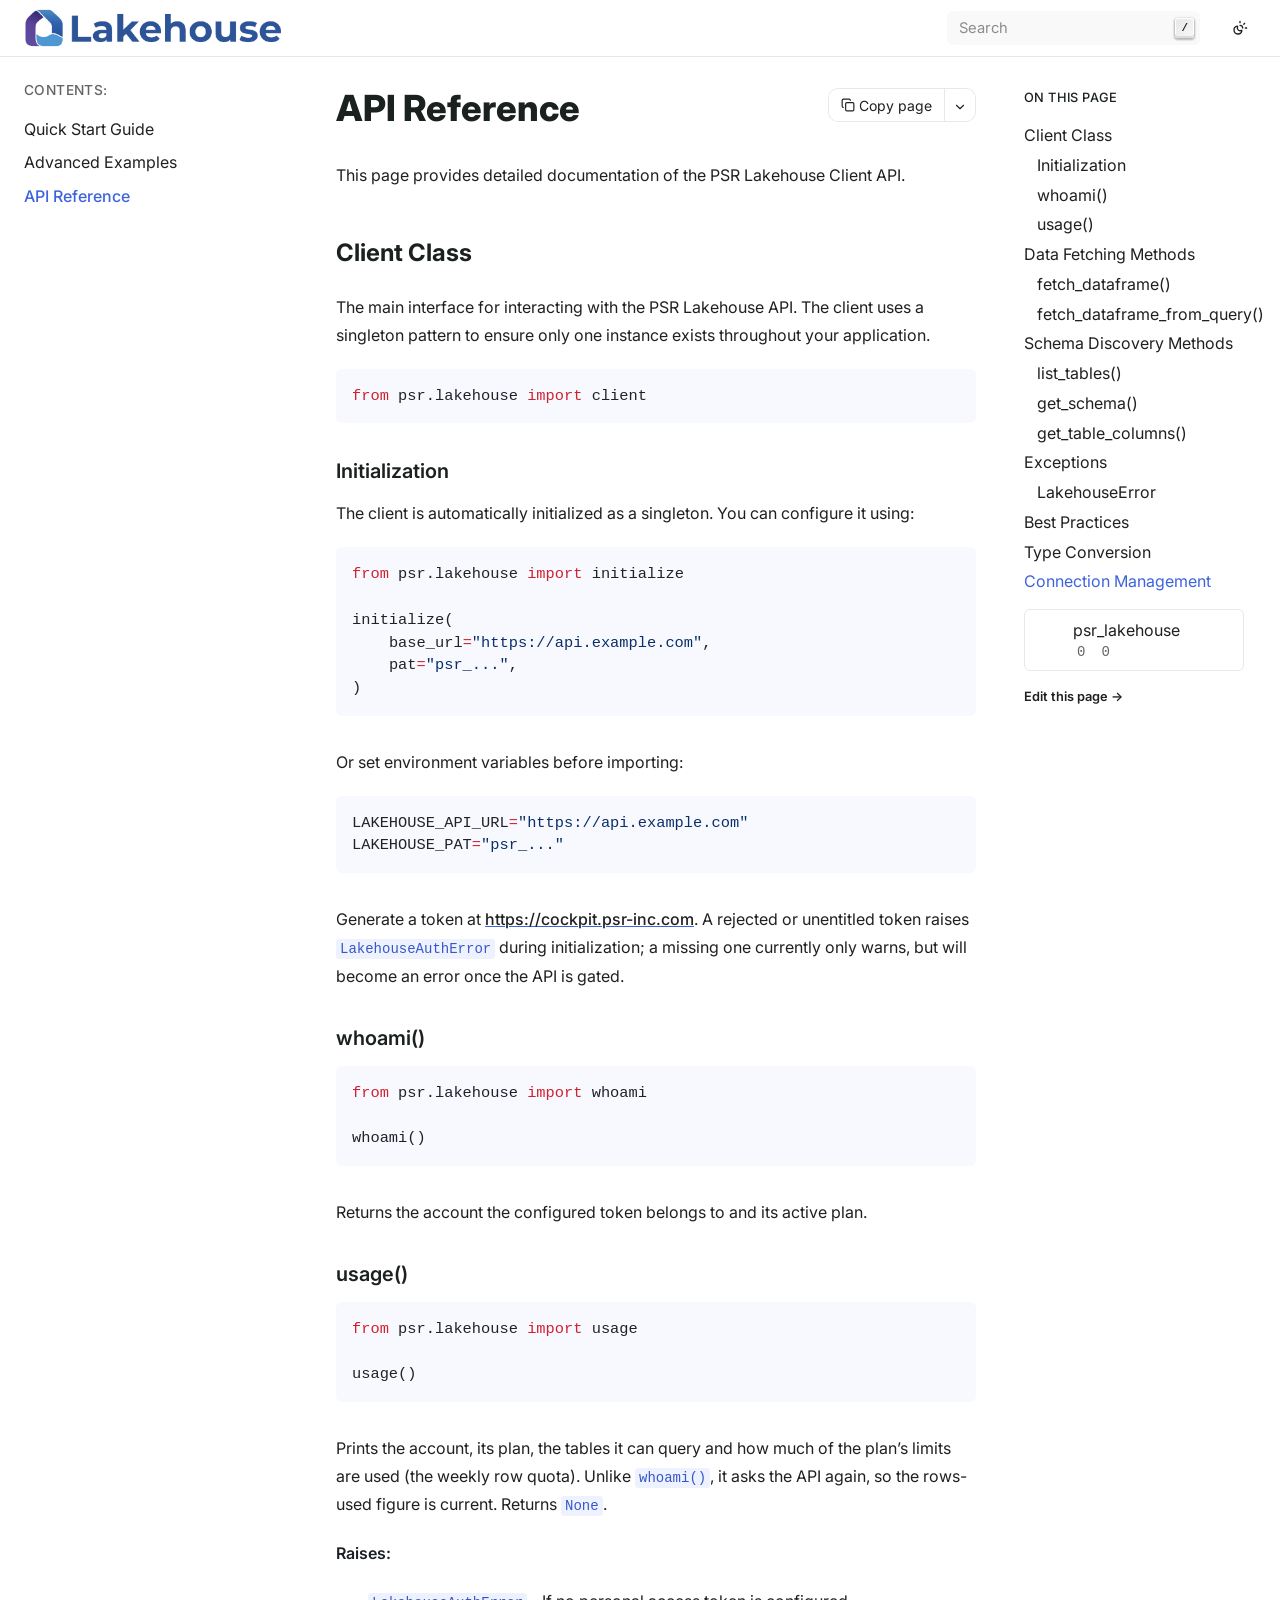
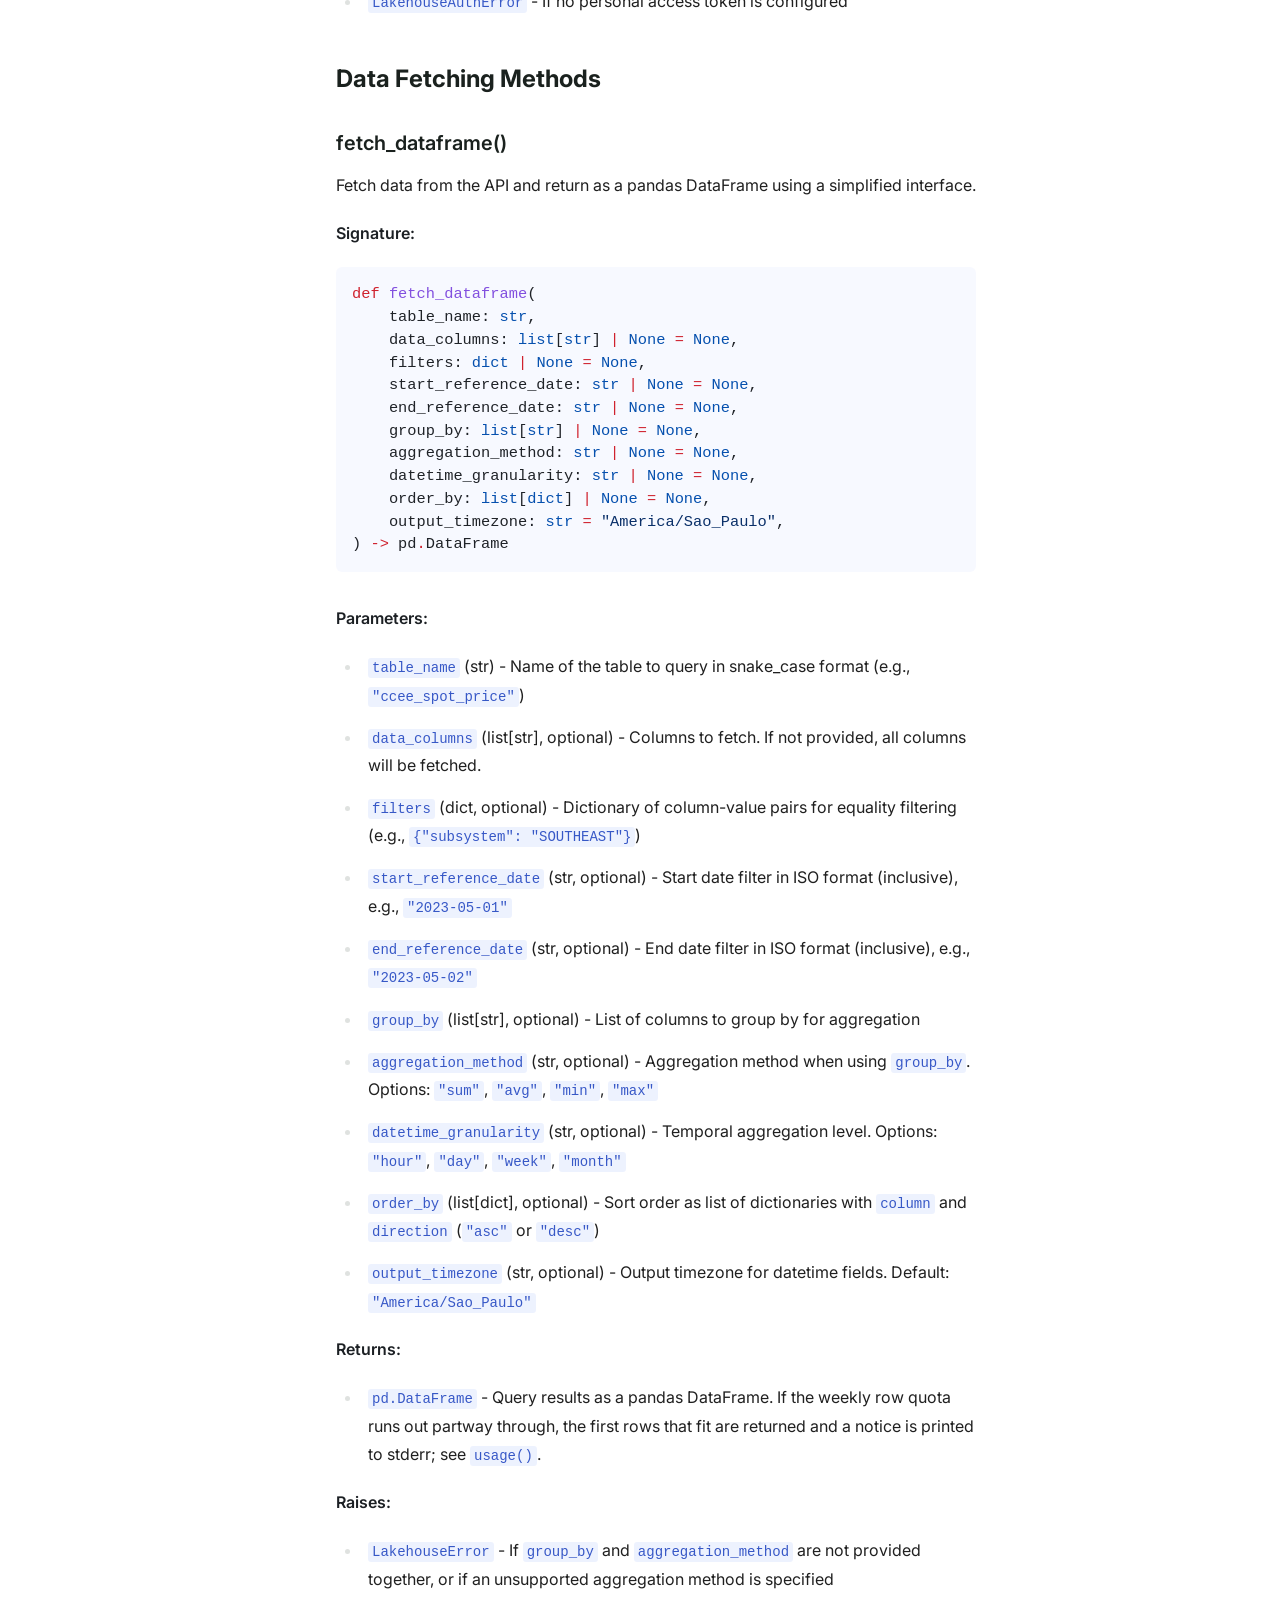
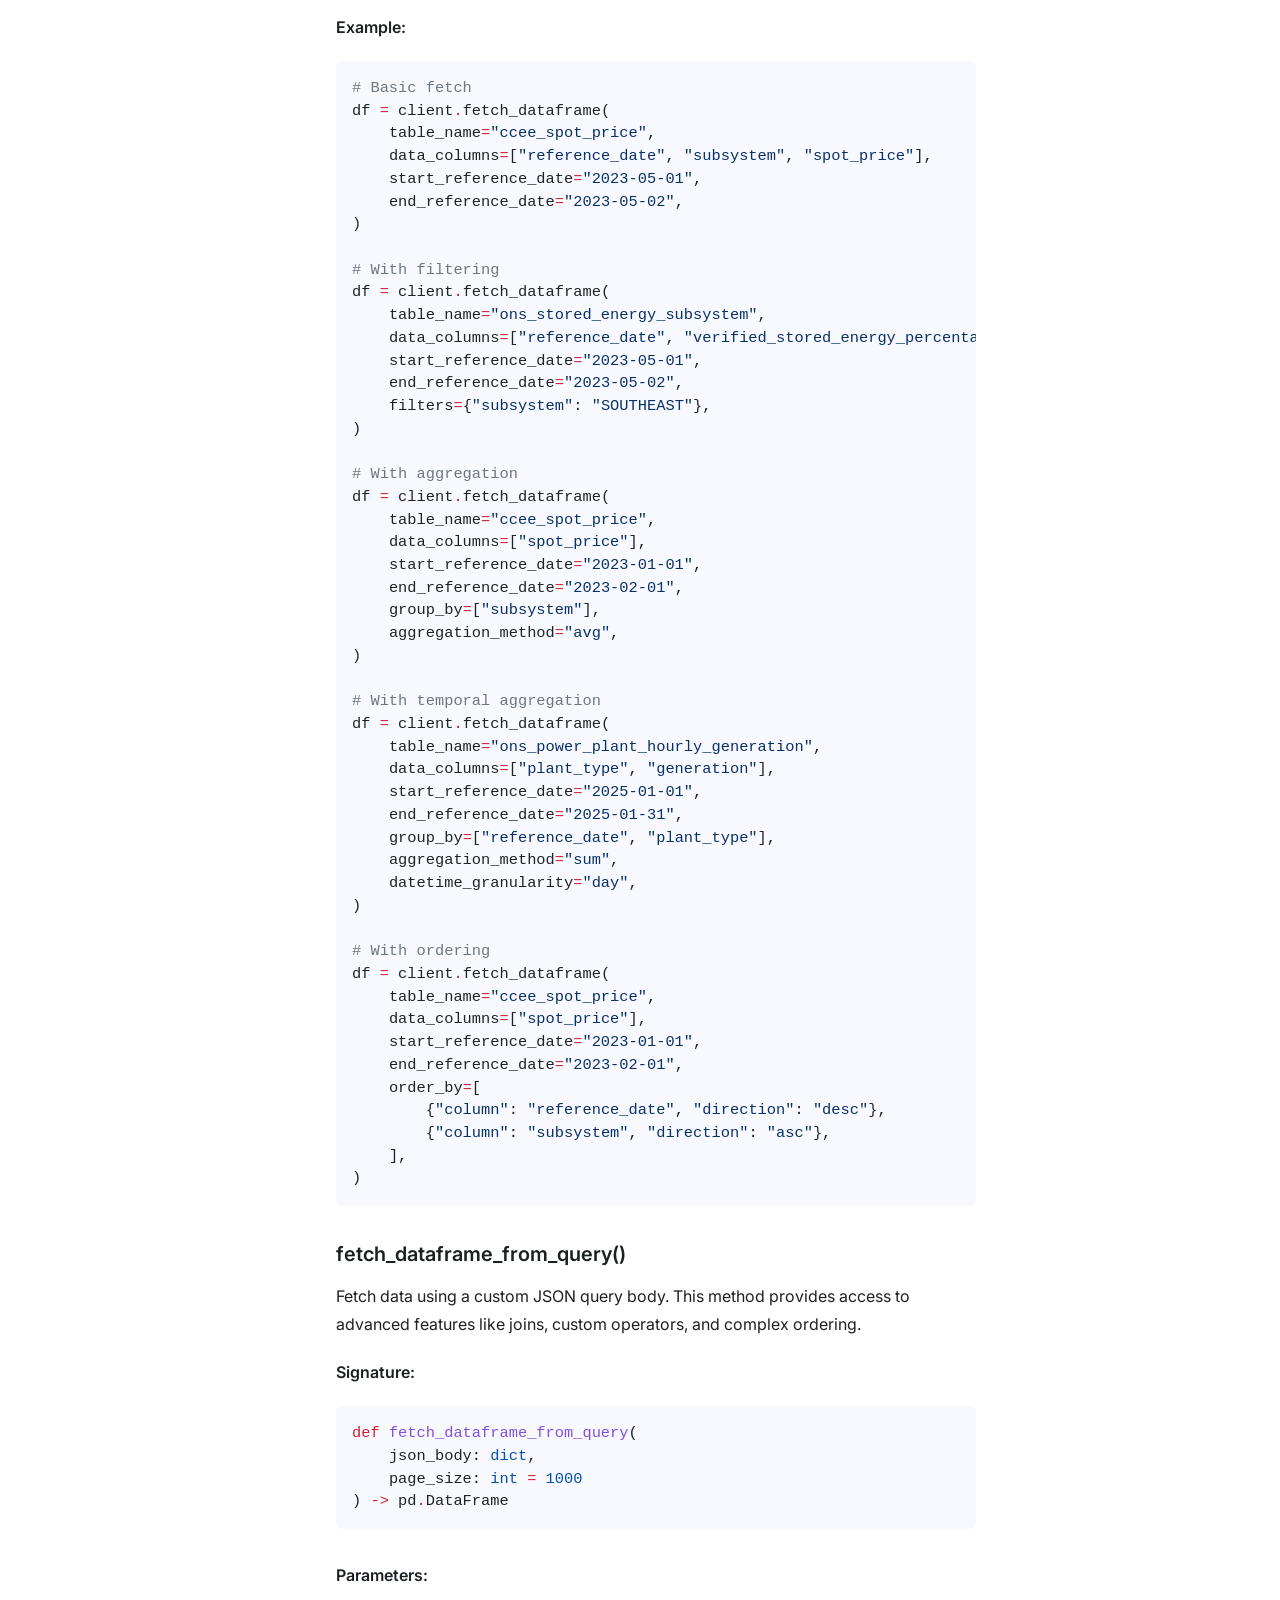
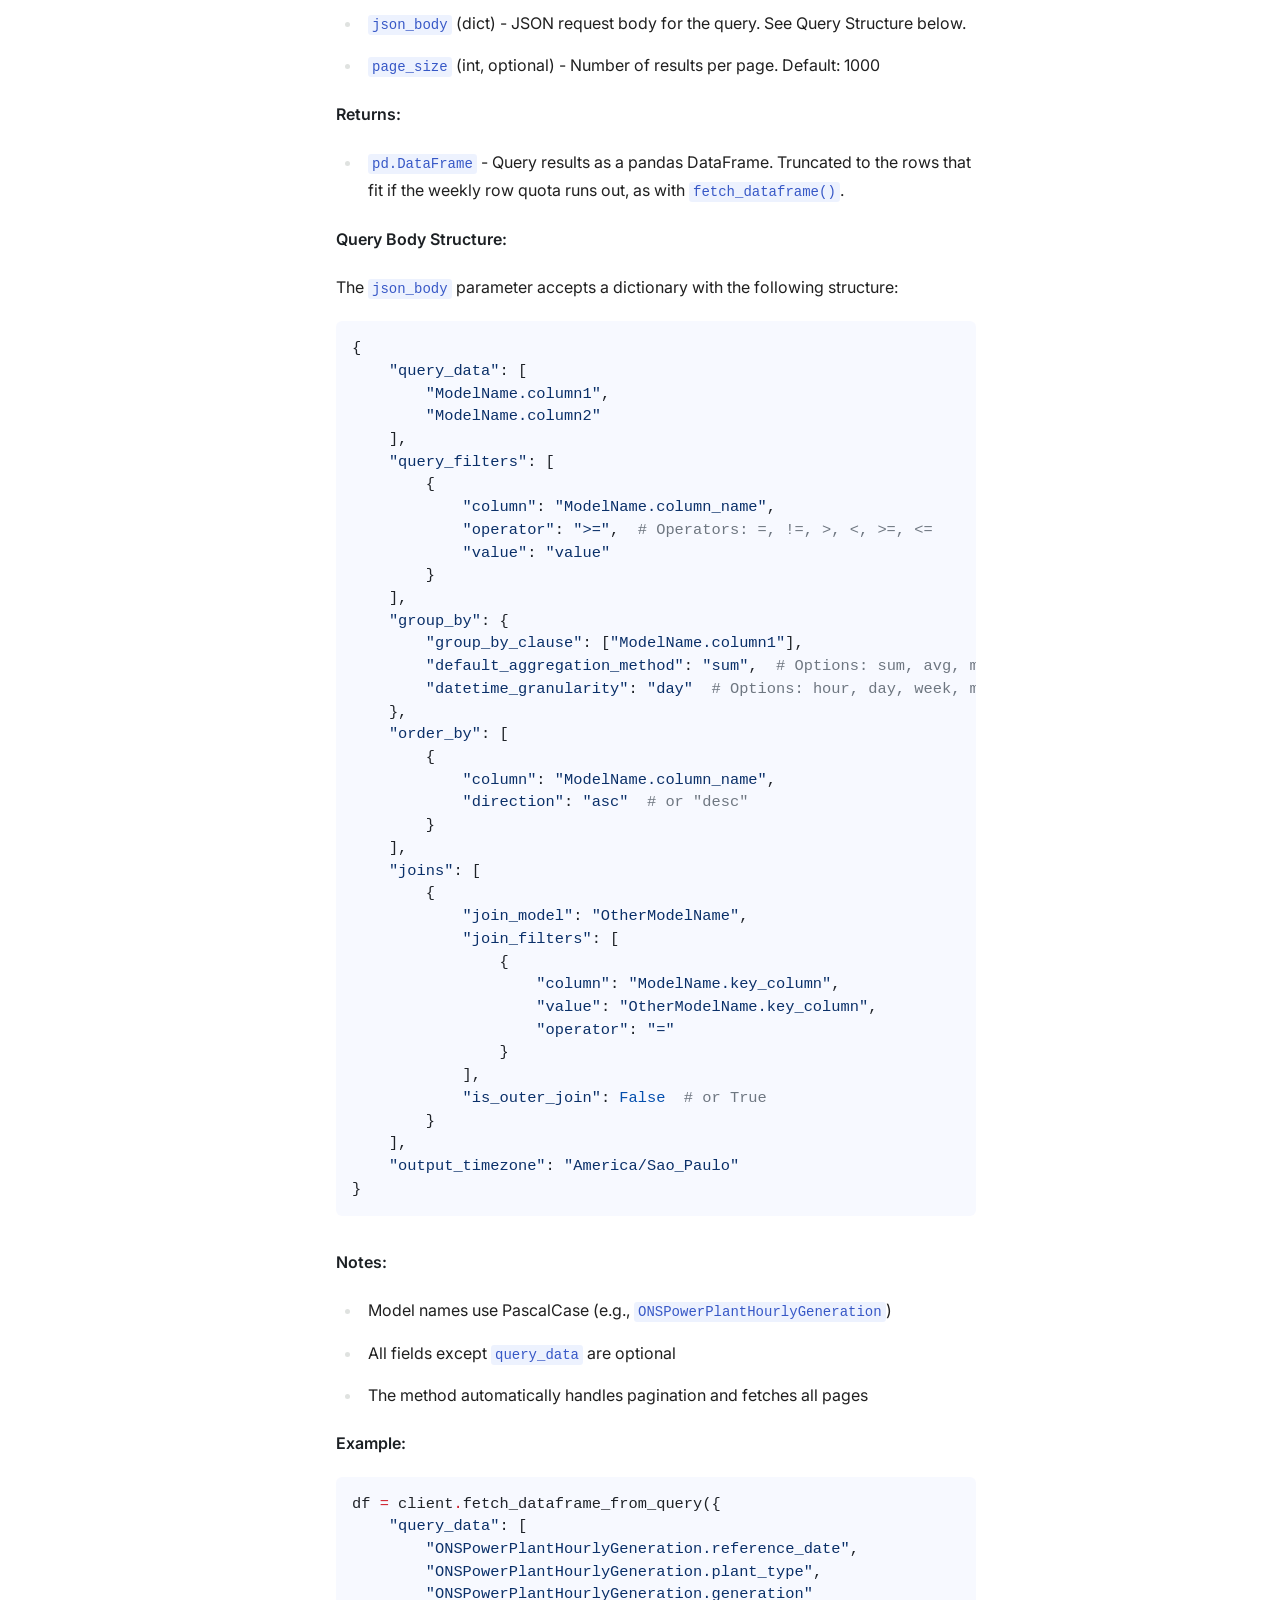
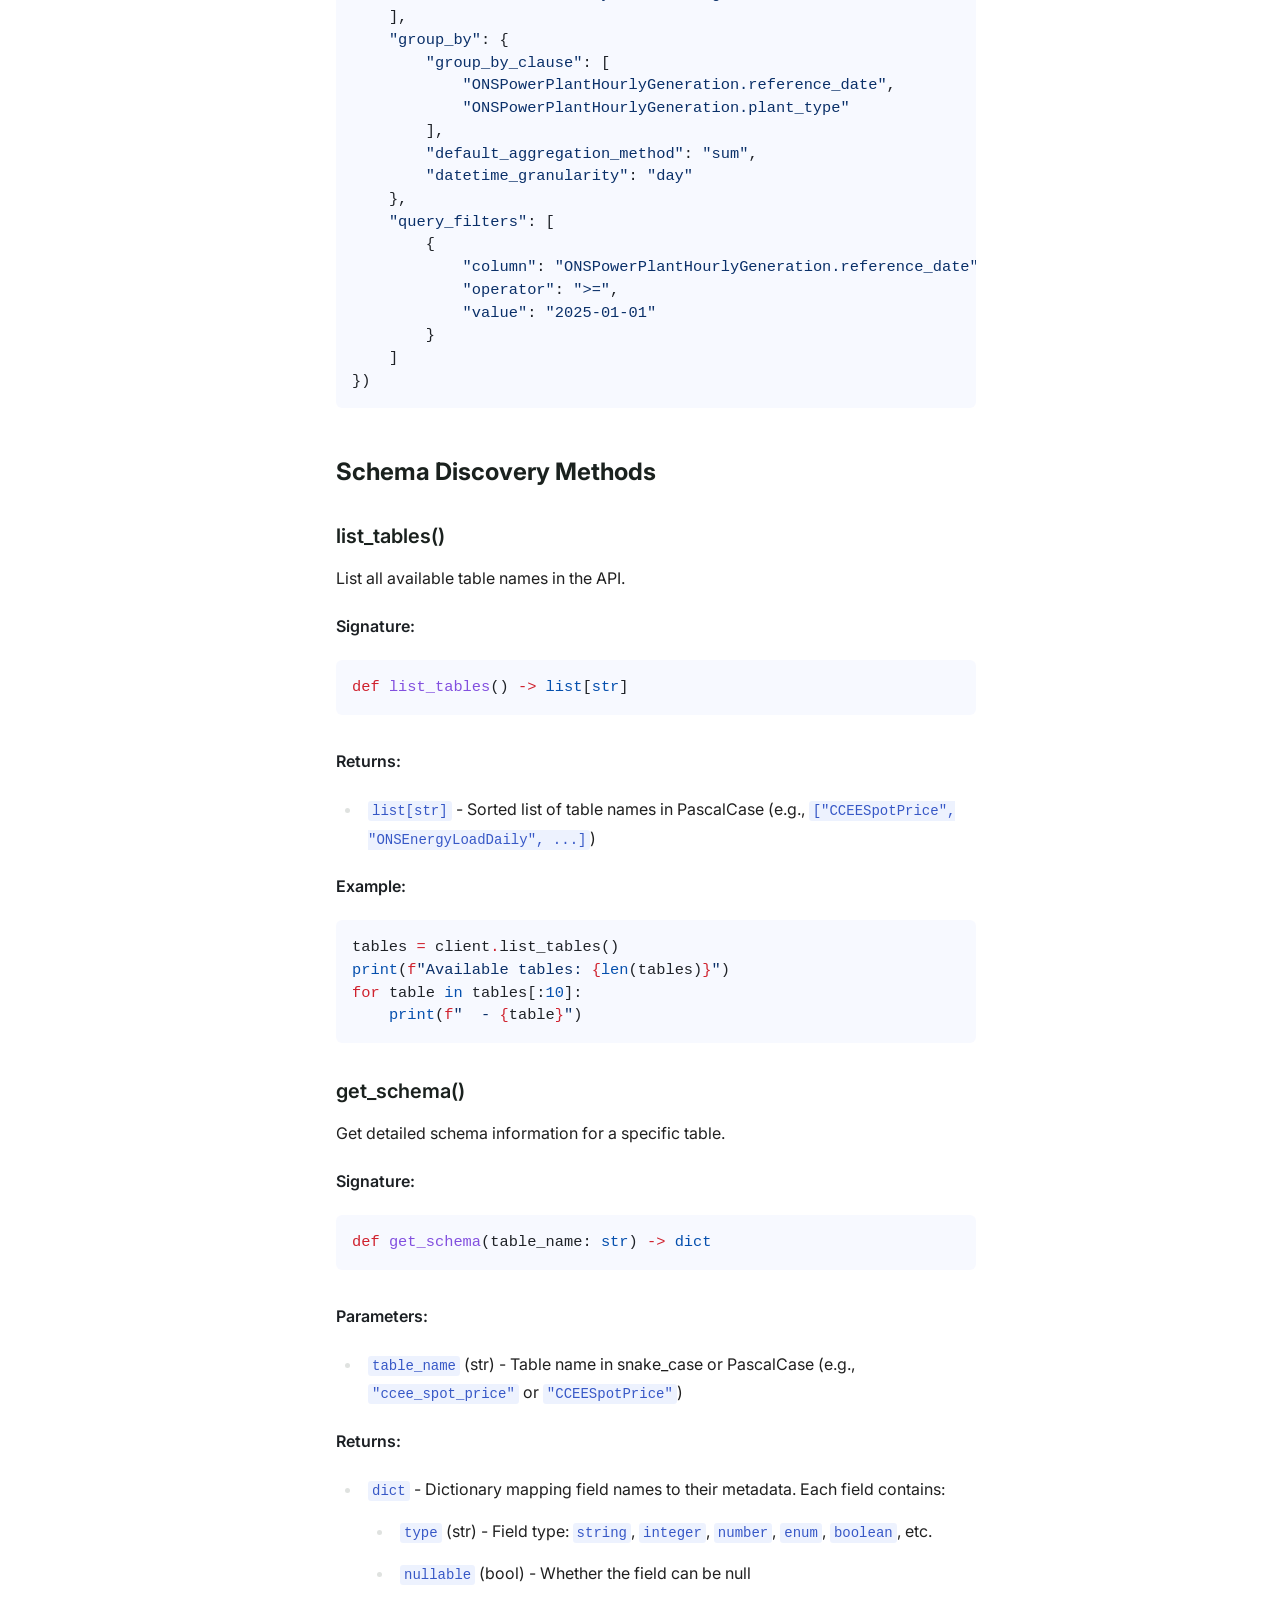
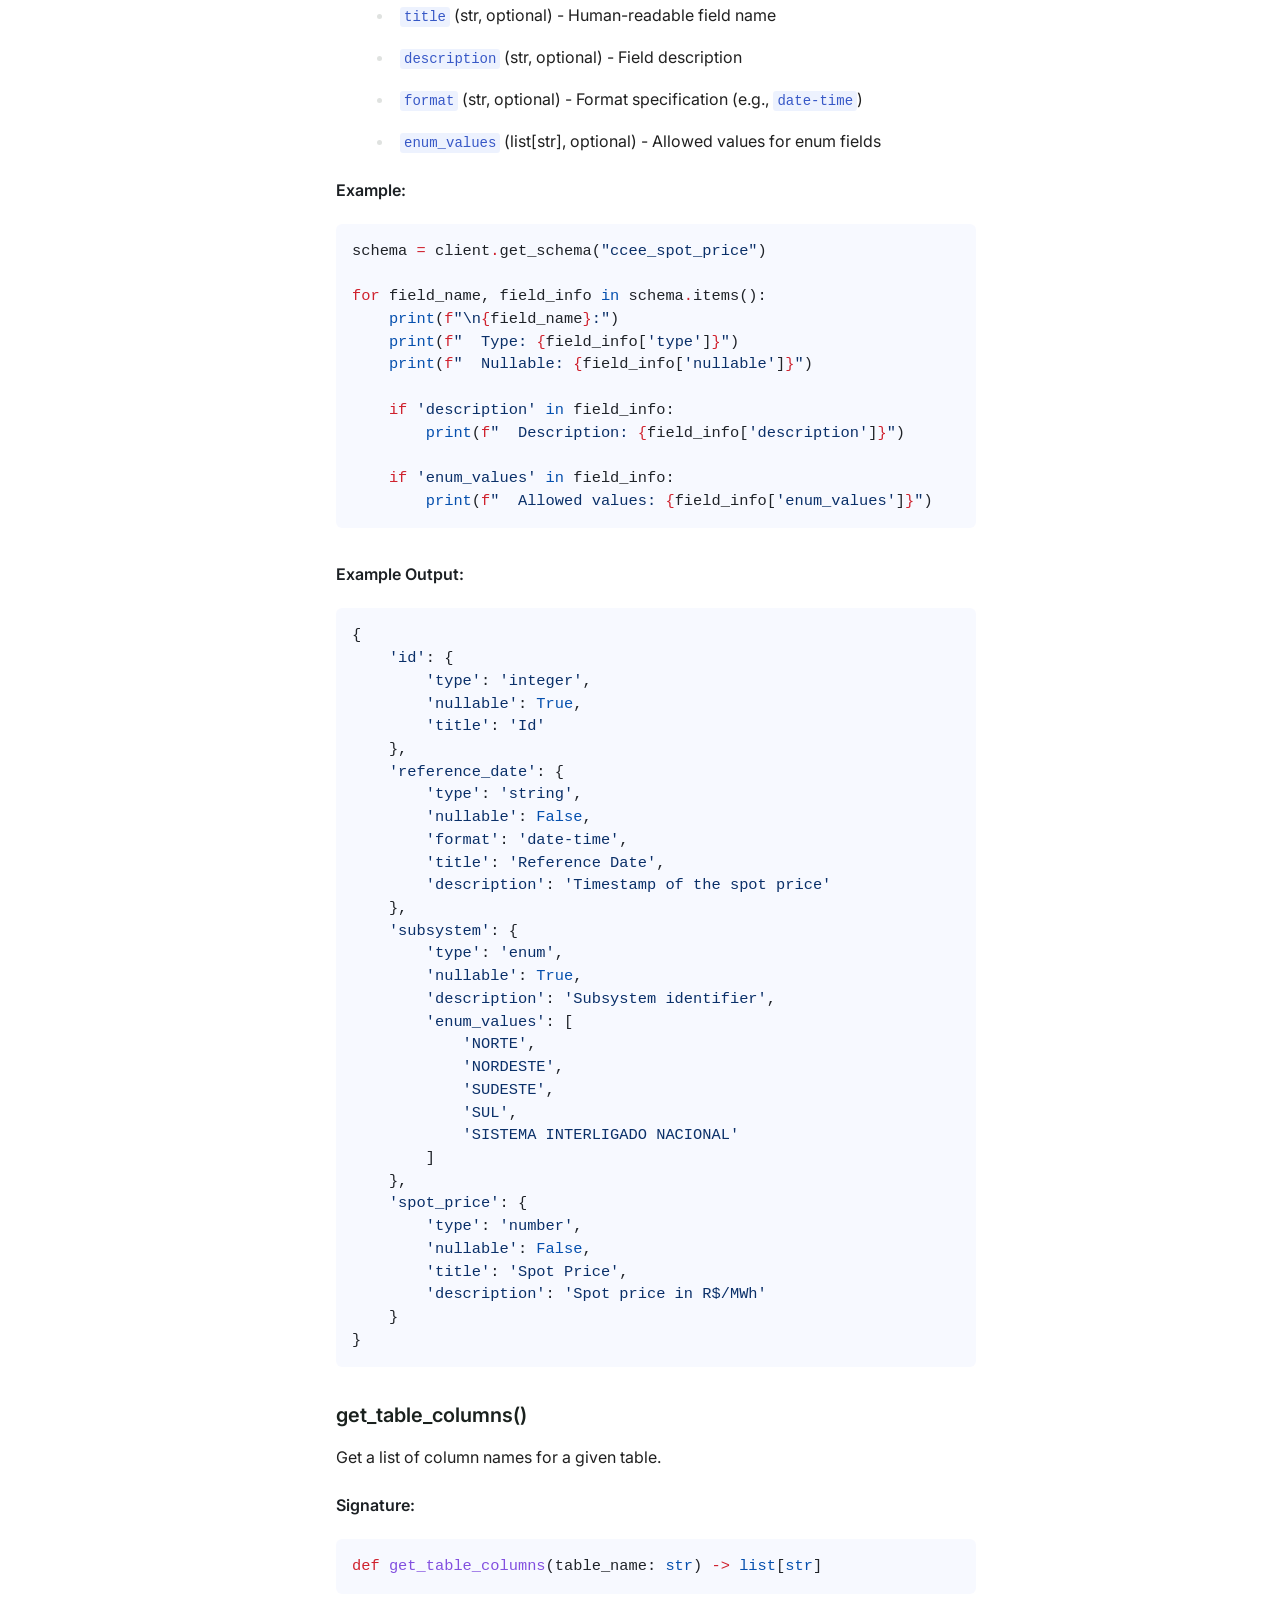
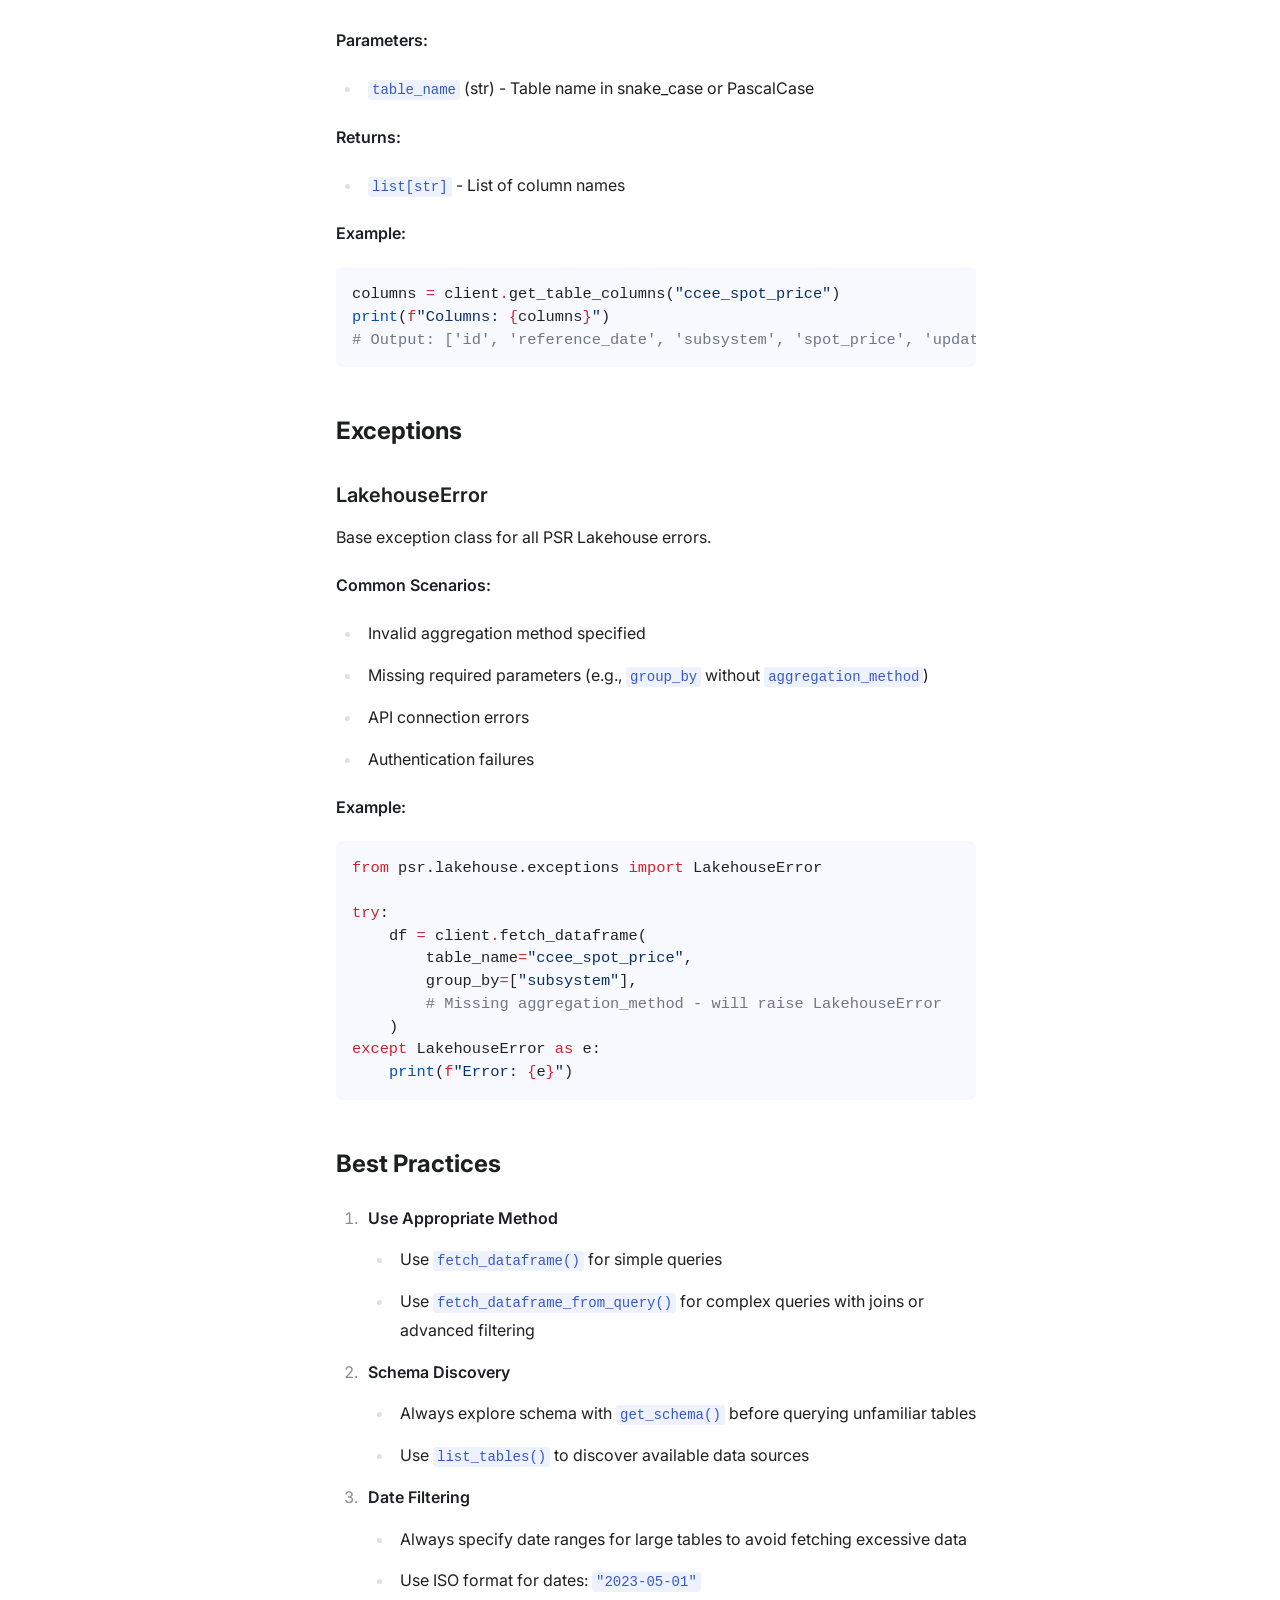
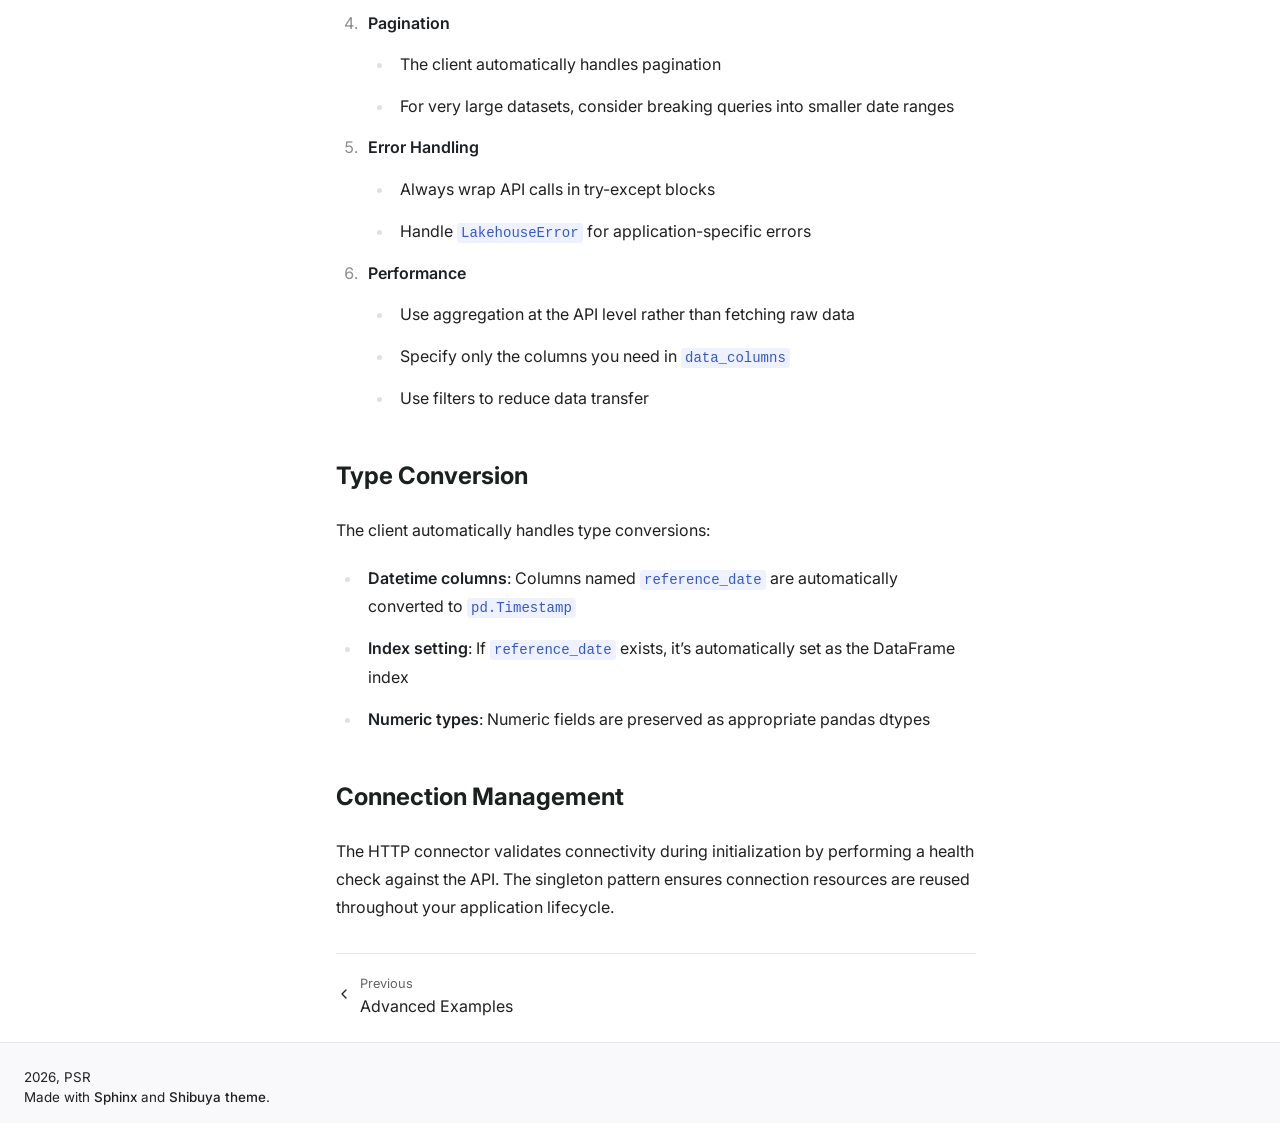
==== commit decd6c1a: "deploy: e494f478b75ef24fa31a5a5b7599860d43b94720" ====
--- a/api.html
+++ b/api.html
@@ -79,6 +79,7 @@
 <li><a class="reference internal" href="#client-class">Client Class</a><ul>
 <li><a class="reference internal" href="#initialization">Initialization</a></li>
 <li><a class="reference internal" href="#whoami">whoami()</a></li>
+<li><a class="reference internal" href="#usage">usage()</a></li>
 </ul>
 </li>
 <li><a class="reference internal" href="#data-fetching-methods">Data Fetching Methods</a><ul>
@@ -225,6 +226,21 @@
 </div>
 <p>Returns the account the configured token belongs to and its active plan.</p>
 </section>
+<section id="usage">
+<h3>usage()<a class="headerlink" href="#usage" title="Link to this heading">#</a></h3>
+<div class="highlight-python notranslate"><div class="highlight"><pre><span></span><span data-line="1"><span class="kn">from</span><span class="w"> </span><span class="nn">psr.lakehouse</span><span class="w"> </span><span class="kn">import</span> <span class="n">usage</span>
+</span><span data-line="2">
+</span><span data-line="3"><span class="n">usage</span><span class="p">()</span>
+</span></pre></div>
+</div>
+<p>Prints the account, its plan, the tables it can query and how much of the plan’s
+limits are used (the weekly row quota). Unlike <code class="docutils literal notranslate"><span class="pre">whoami()</span></code>, it
+asks the API again, so the rows-used figure is current. Returns <code class="docutils literal notranslate"><span class="pre">None</span></code>.</p>
+<p><strong>Raises:</strong></p>
+<ul class="simple">
+<li><p><code class="docutils literal notranslate"><span class="pre">LakehouseAuthError</span></code> - If no personal access token is configured</p></li>
+</ul>
+</section>
 </section>
 <section id="data-fetching-methods">
 <h2>Data Fetching Methods<a class="headerlink" href="#data-fetching-methods" title="Link to this heading">#</a></h2>
@@ -261,7 +277,9 @@
 </ul>
 <p><strong>Returns:</strong></p>
 <ul class="simple">
-<li><p><code class="docutils literal notranslate"><span class="pre">pd.DataFrame</span></code> - Query results as a pandas DataFrame</p></li>
+<li><p><code class="docutils literal notranslate"><span class="pre">pd.DataFrame</span></code> - Query results as a pandas DataFrame. If the weekly row
+quota runs out partway through, the first rows that fit are returned and a
+notice is printed to stderr; see <code class="docutils literal notranslate"><span class="pre">usage()</span></code>.</p></li>
 </ul>
 <p><strong>Raises:</strong></p>
 <ul class="simple">
@@ -337,7 +355,8 @@
 </ul>
 <p><strong>Returns:</strong></p>
 <ul class="simple">
-<li><p><code class="docutils literal notranslate"><span class="pre">pd.DataFrame</span></code> - Query results as a pandas DataFrame</p></li>
+<li><p><code class="docutils literal notranslate"><span class="pre">pd.DataFrame</span></code> - Query results as a pandas DataFrame. Truncated to the rows that fit
+if the weekly row quota runs out, as with <code class="docutils literal notranslate"><span class="pre">fetch_dataframe()</span></code>.</p></li>
 </ul>
 <p><strong>Query Body Structure:</strong></p>
 <p>The <code class="docutils literal notranslate"><span class="pre">json_body</span></code> parameter accepts a dictionary with the following structure:</p>
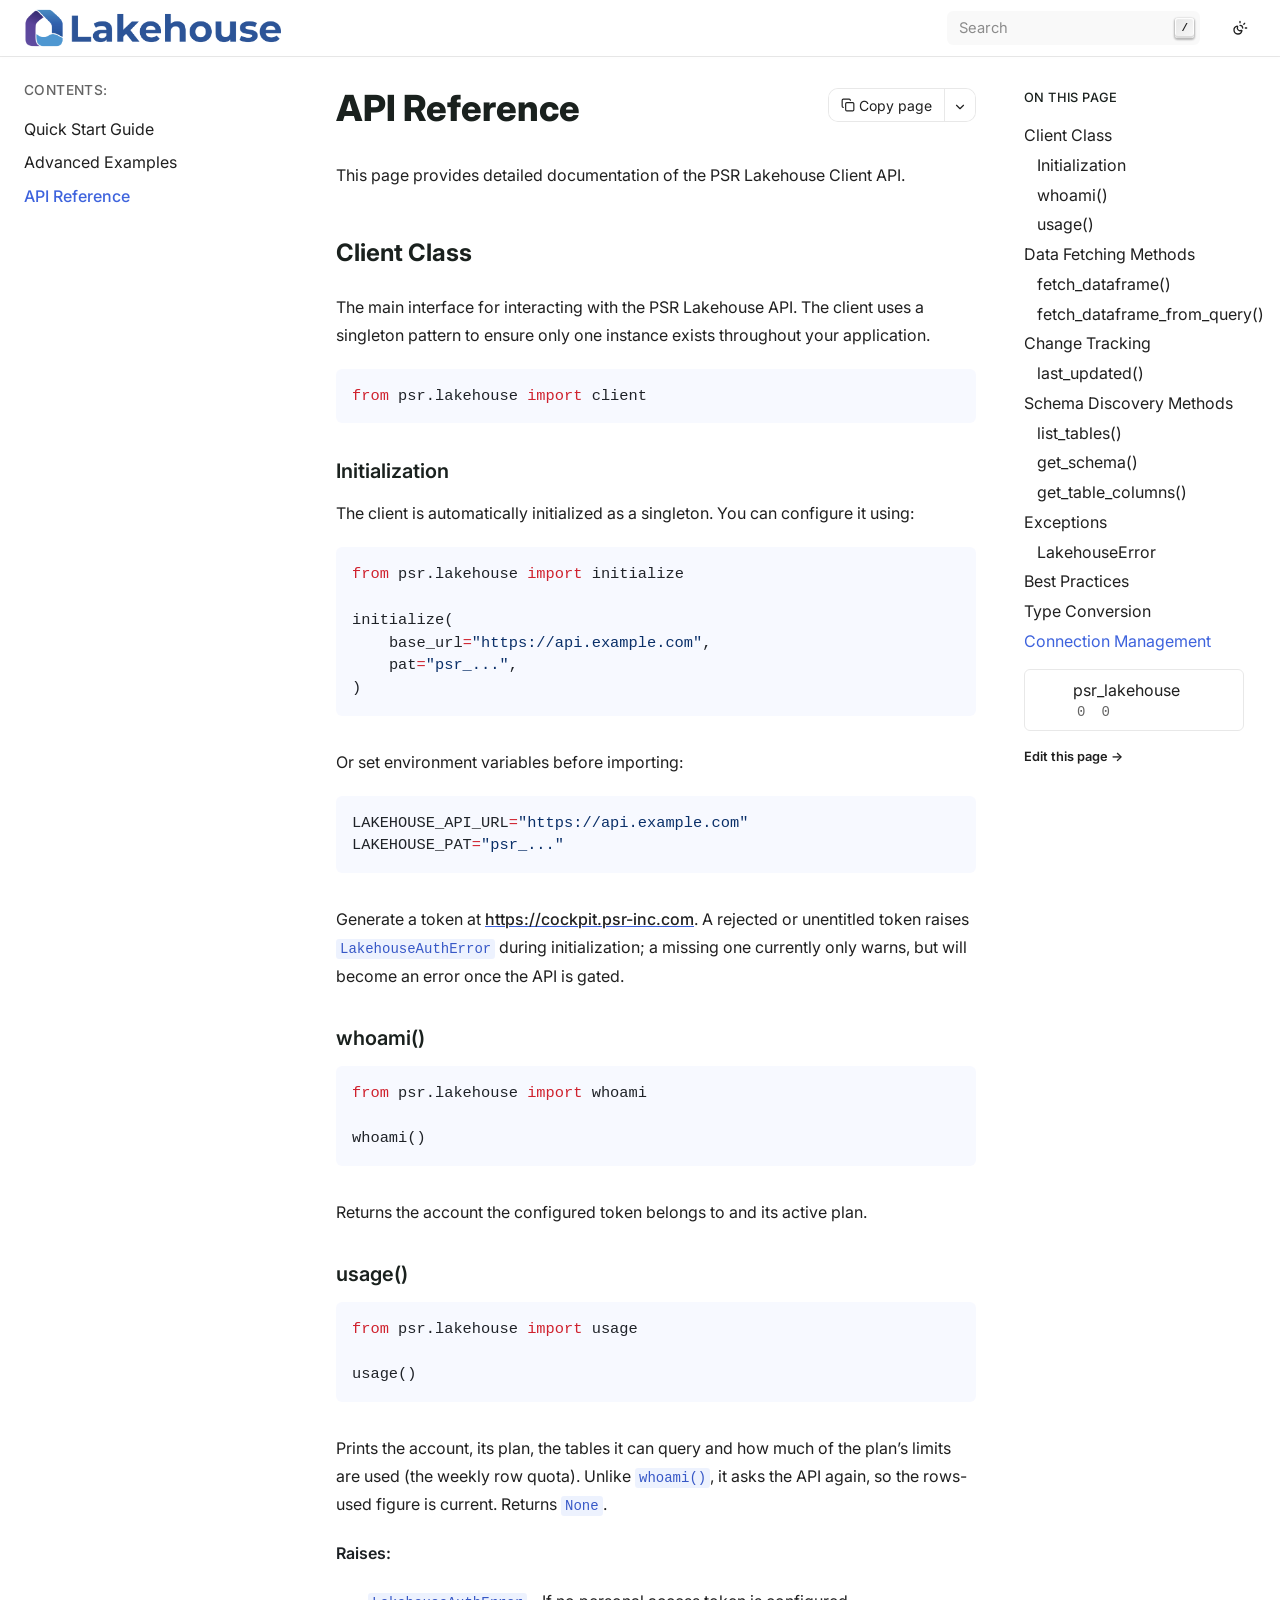
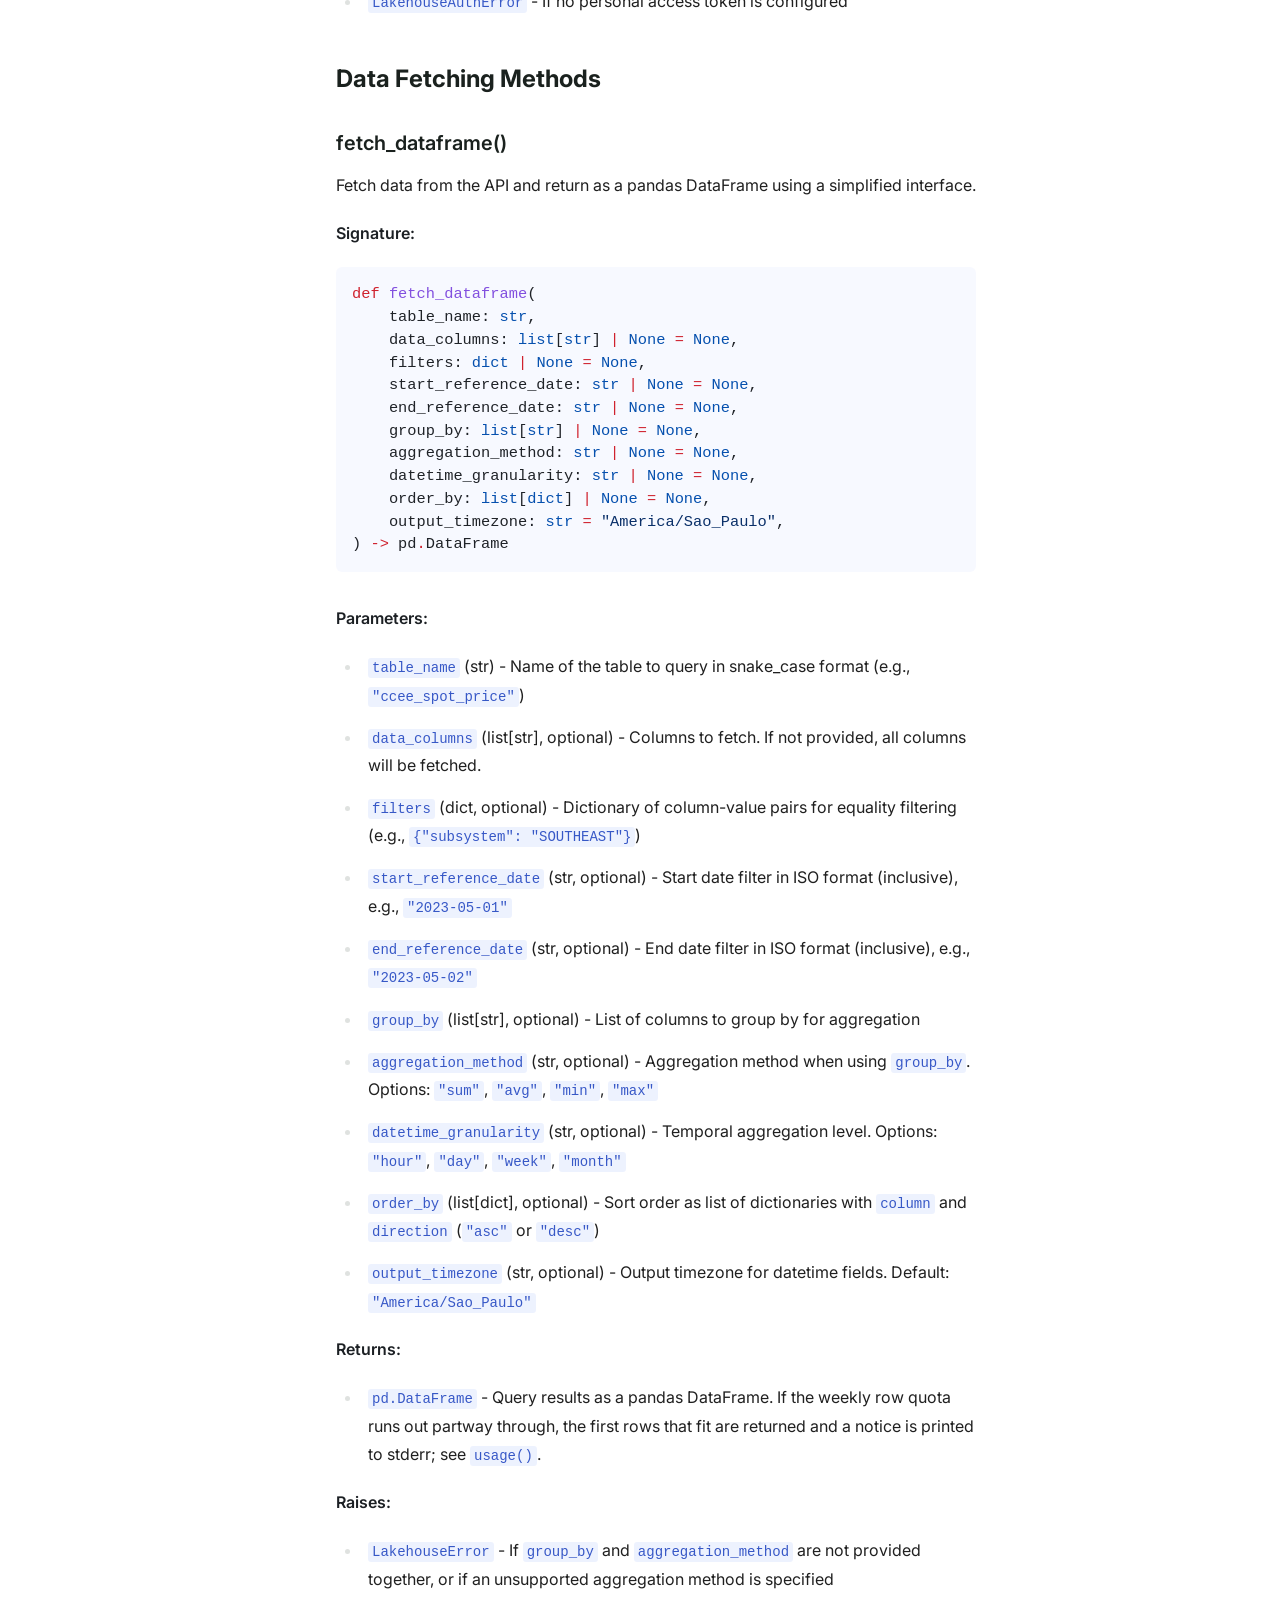
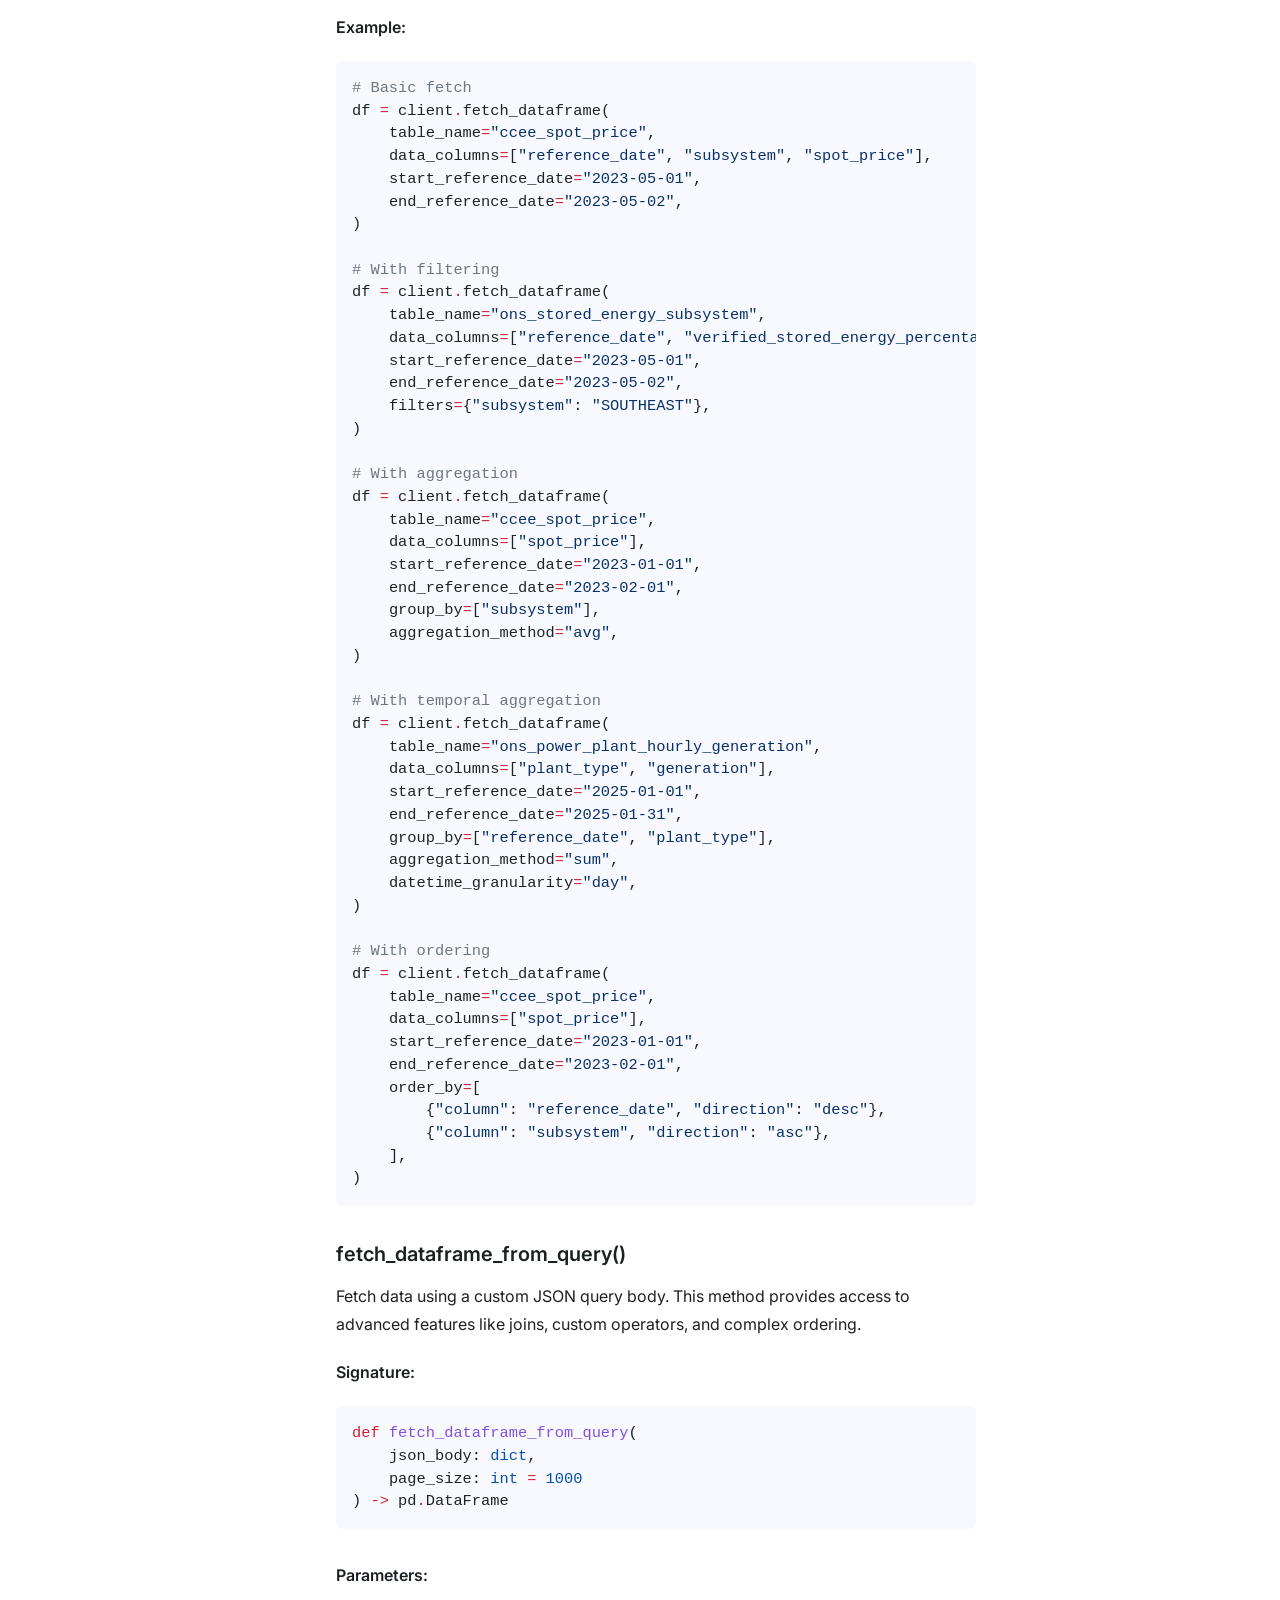
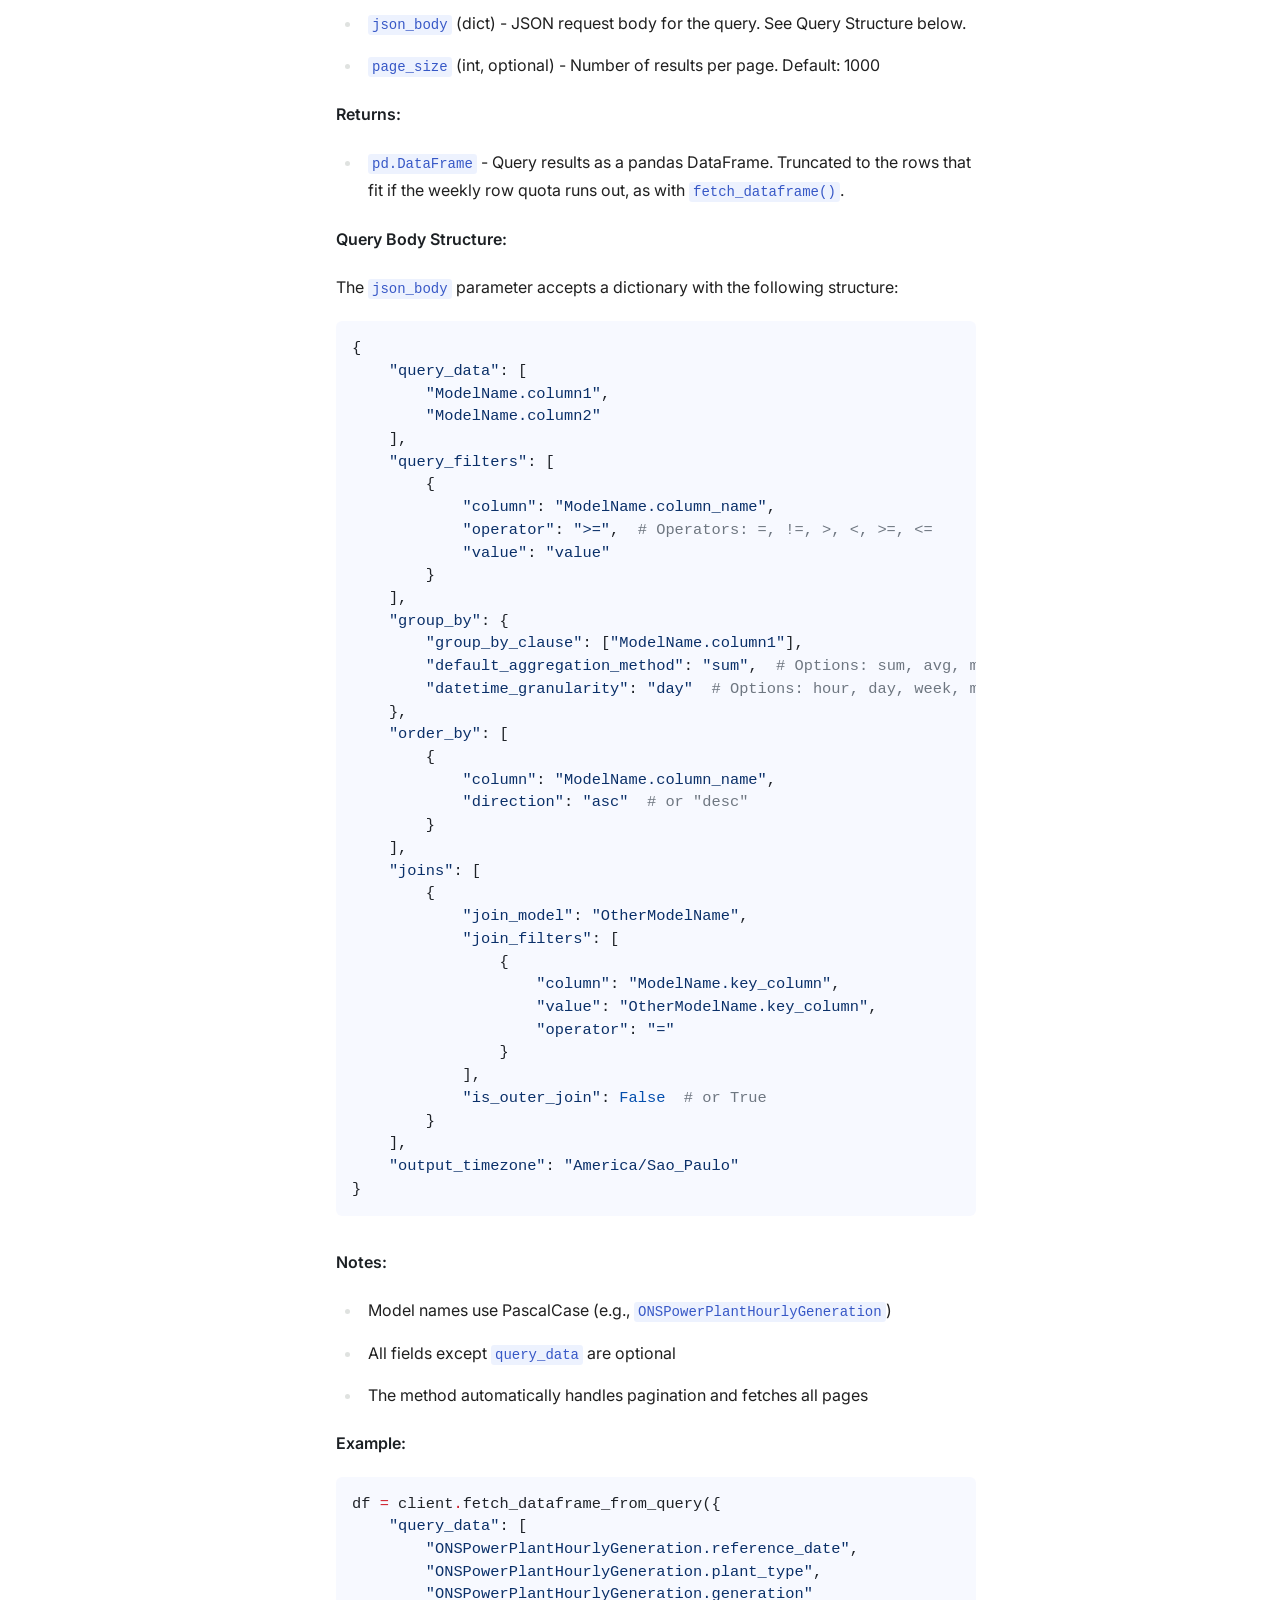
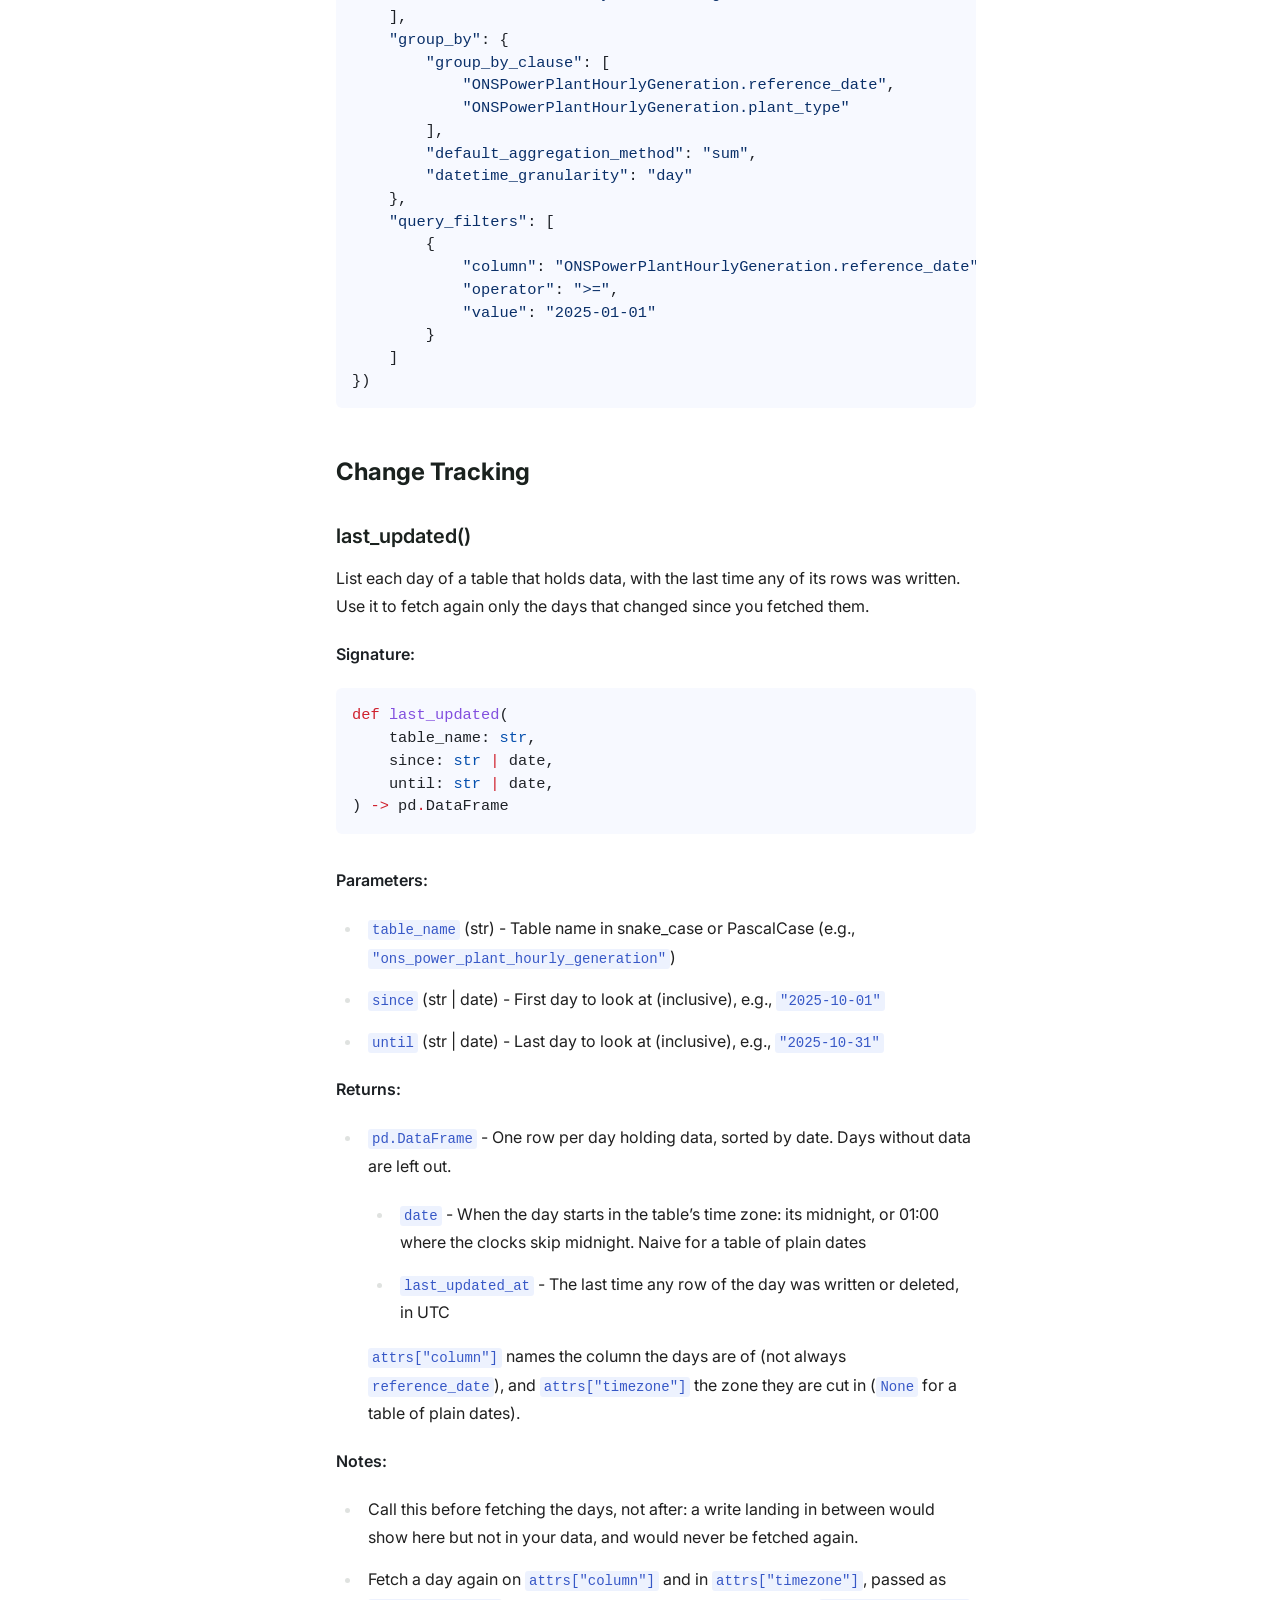
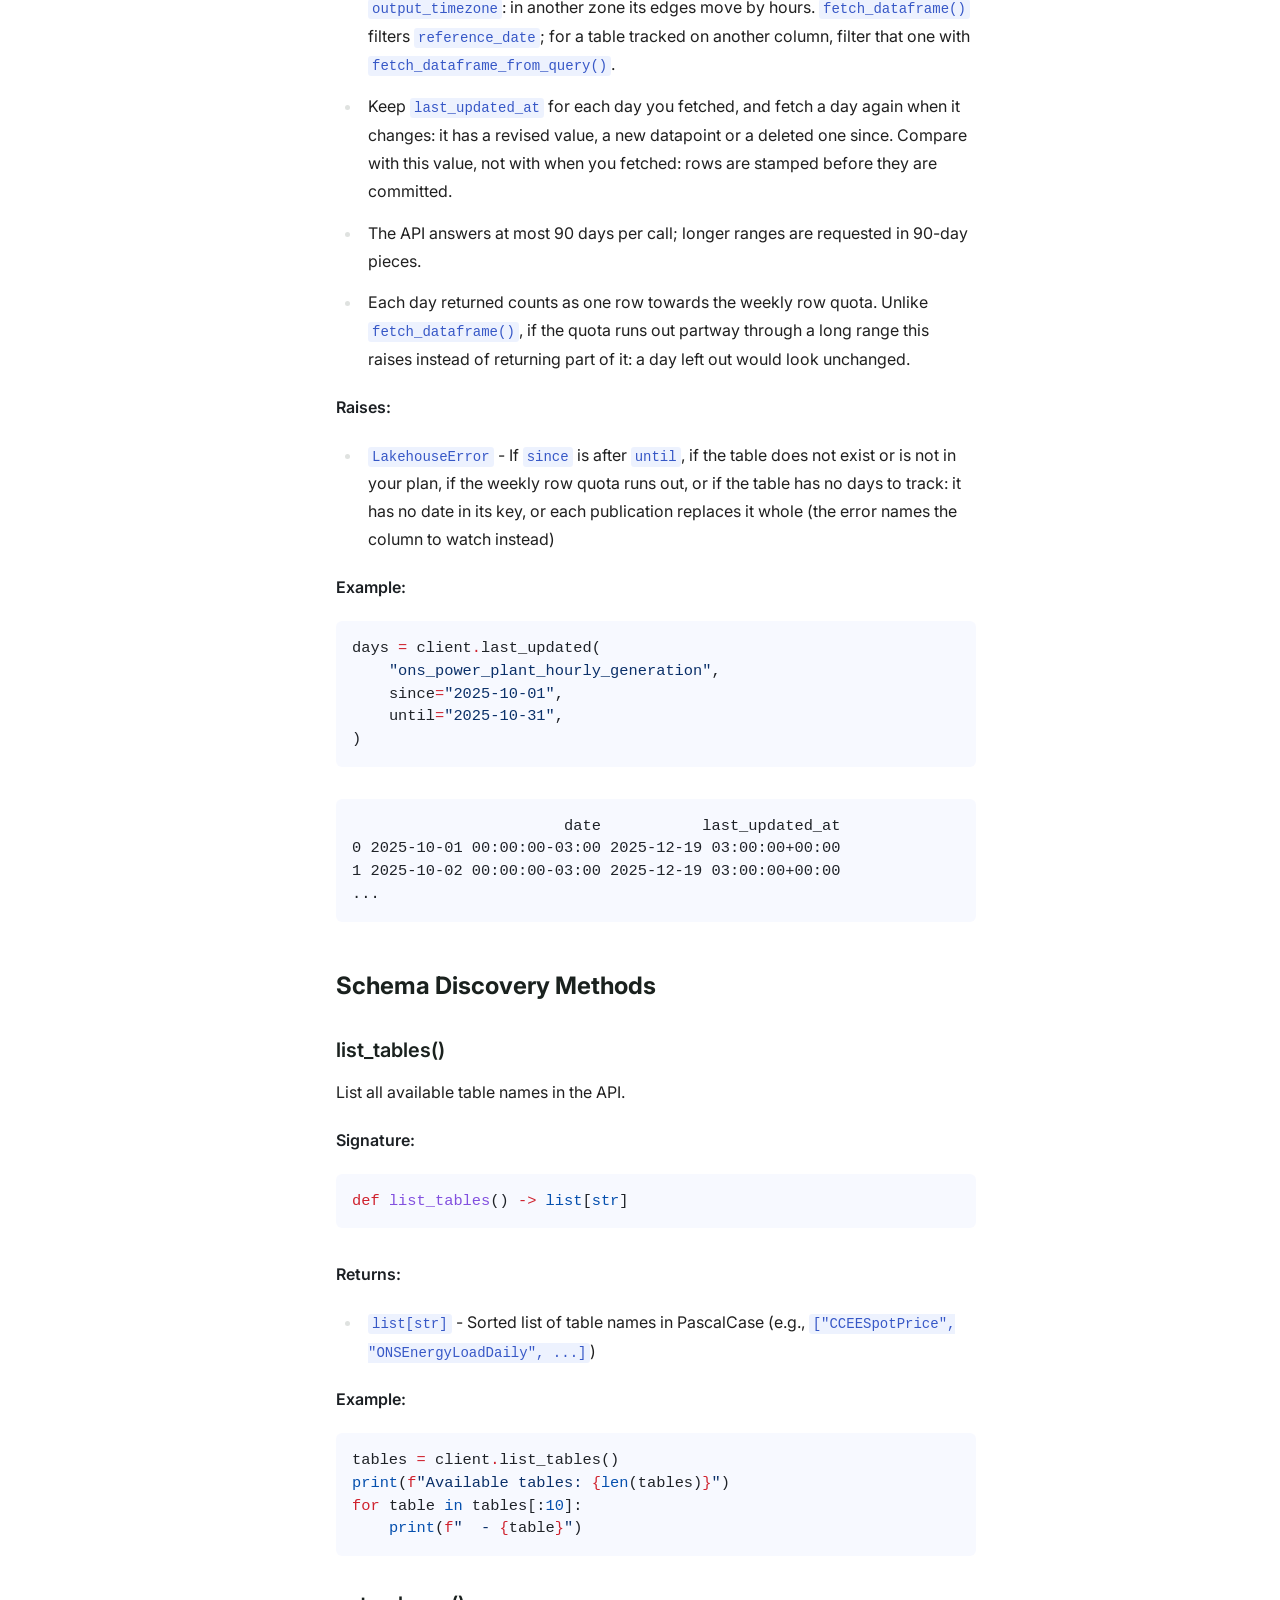
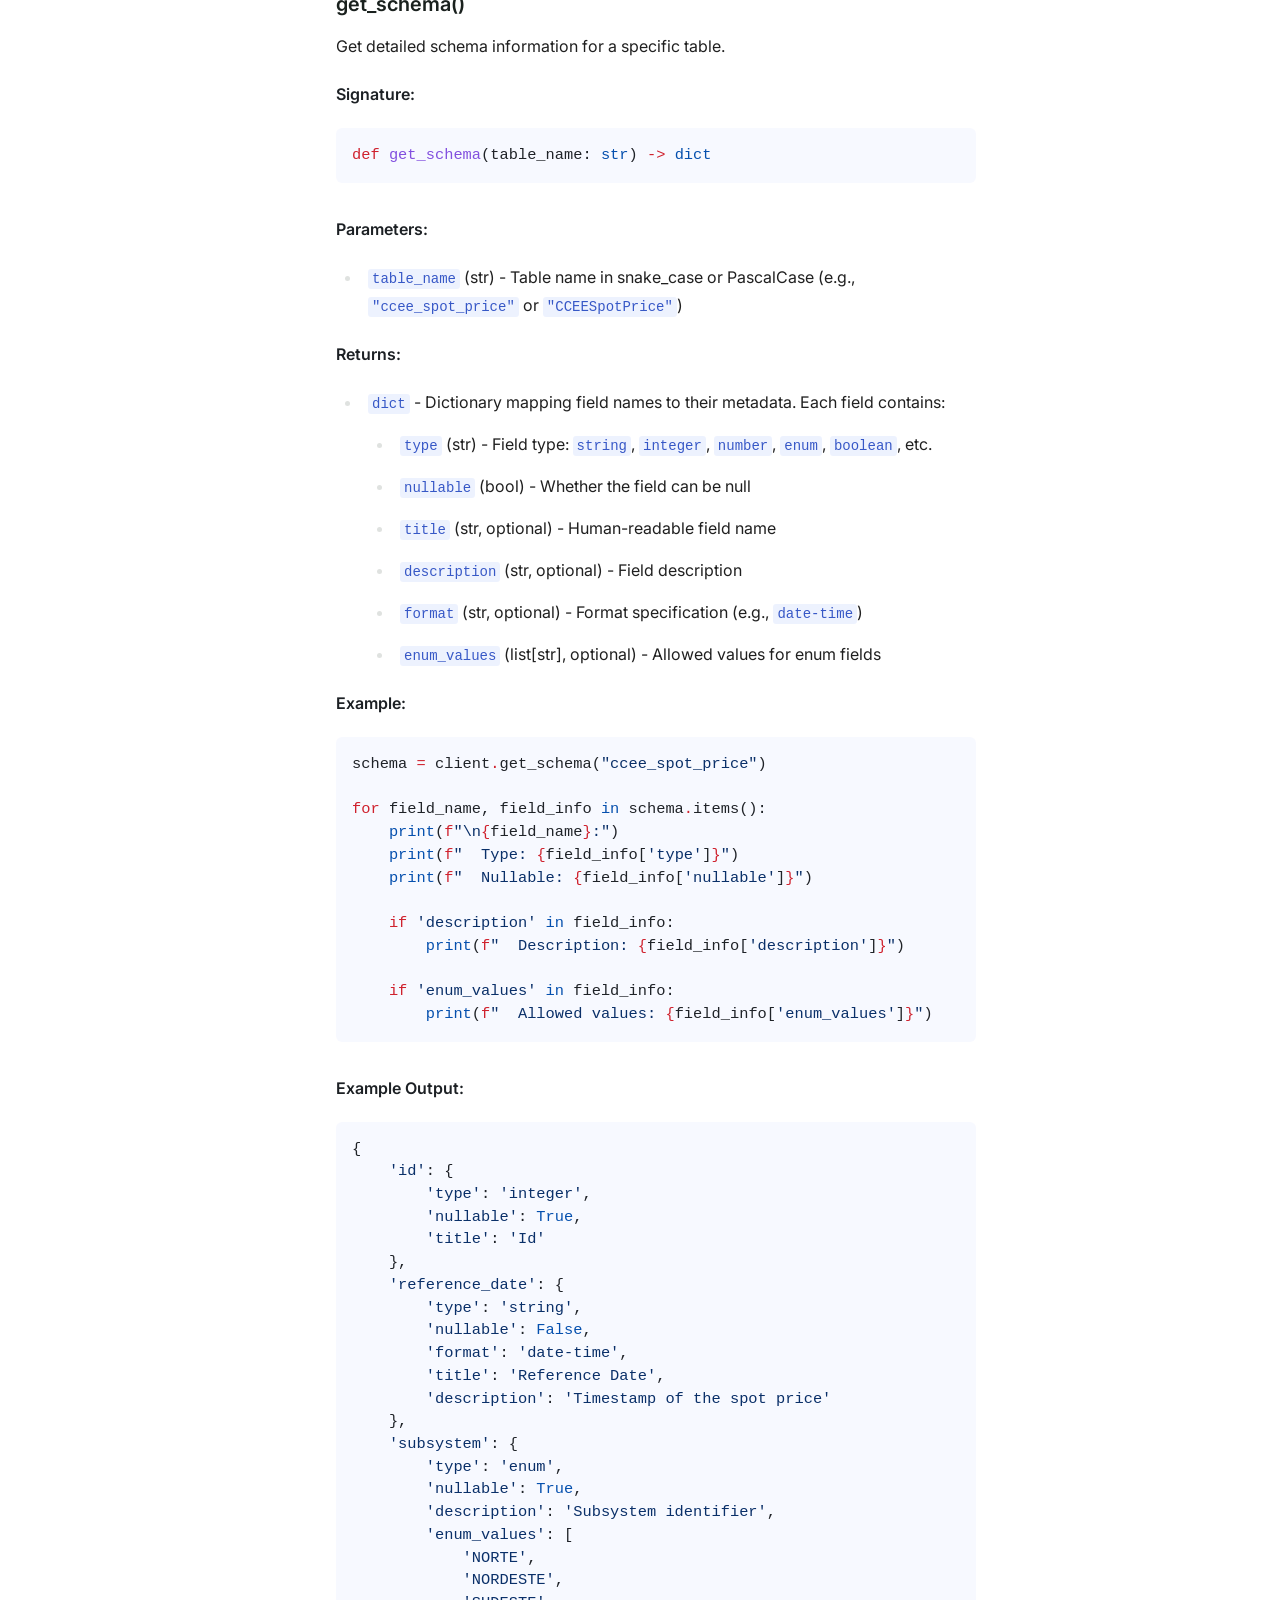
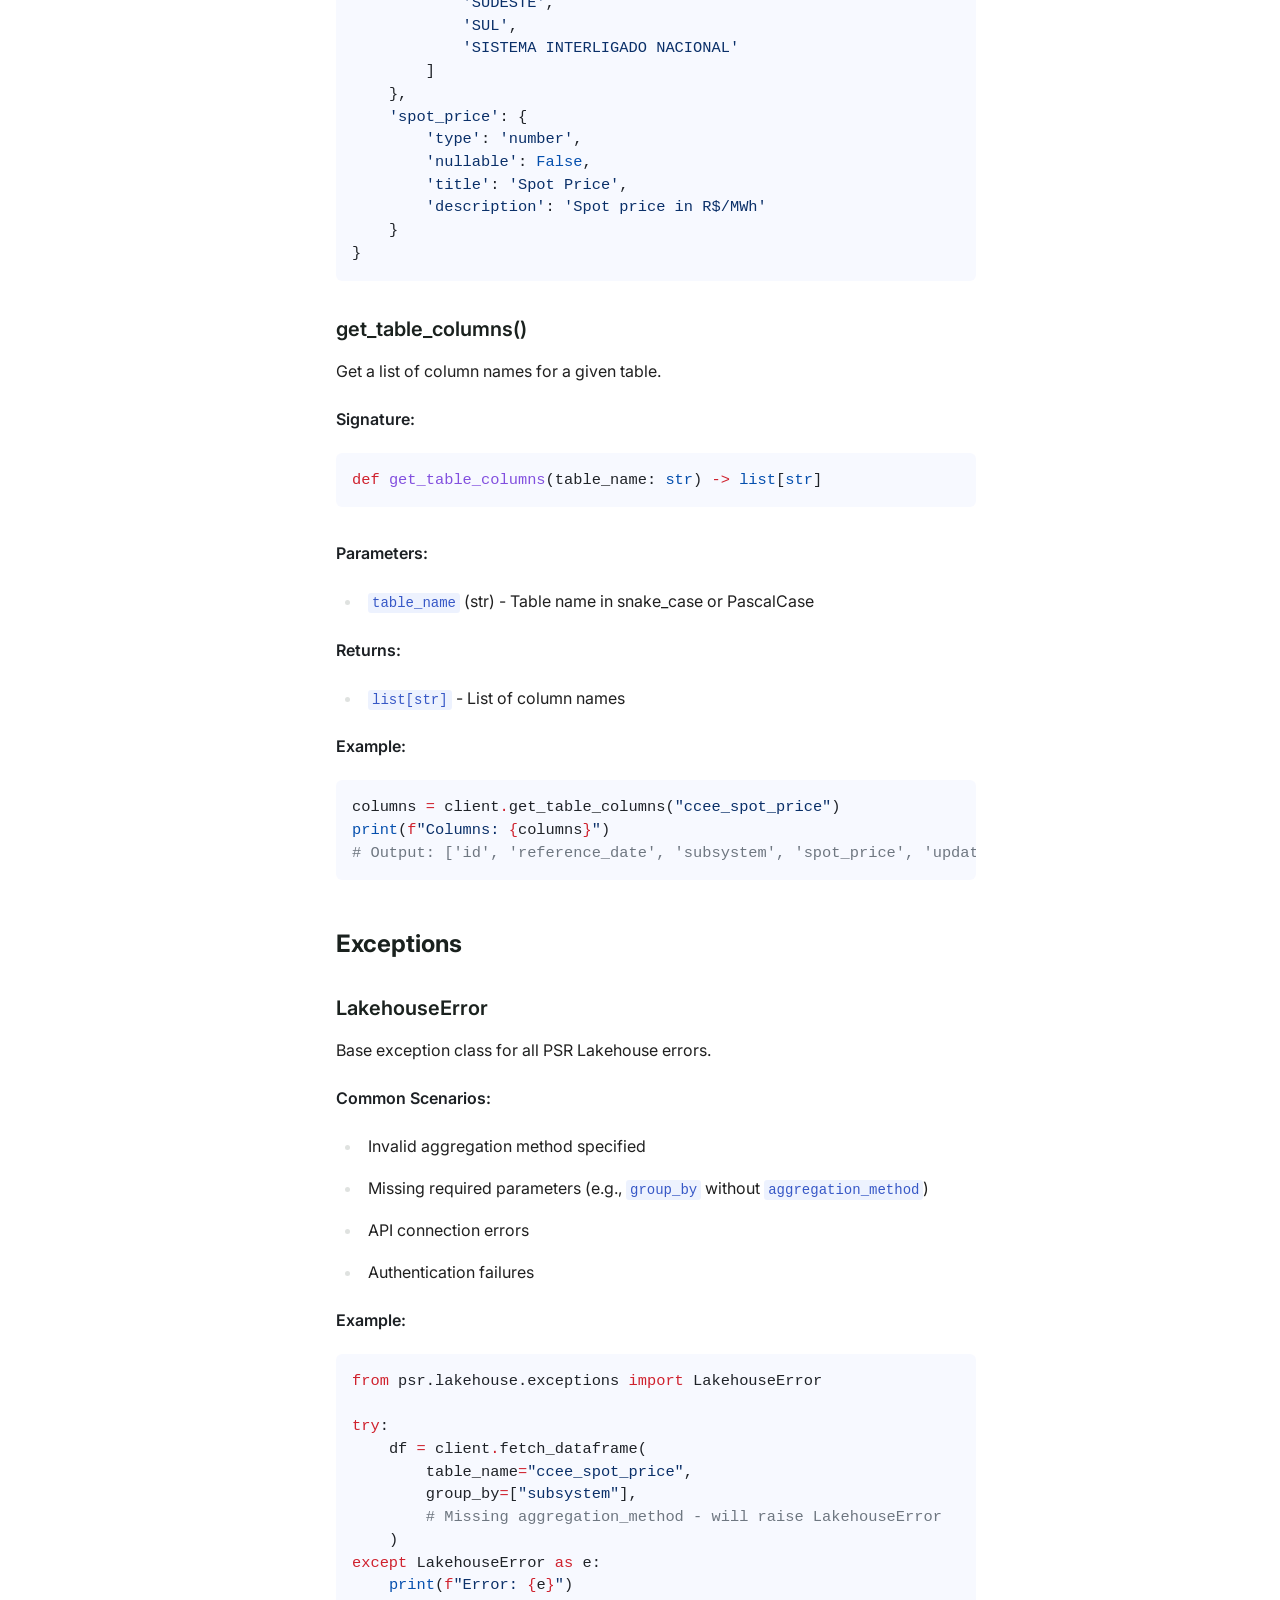
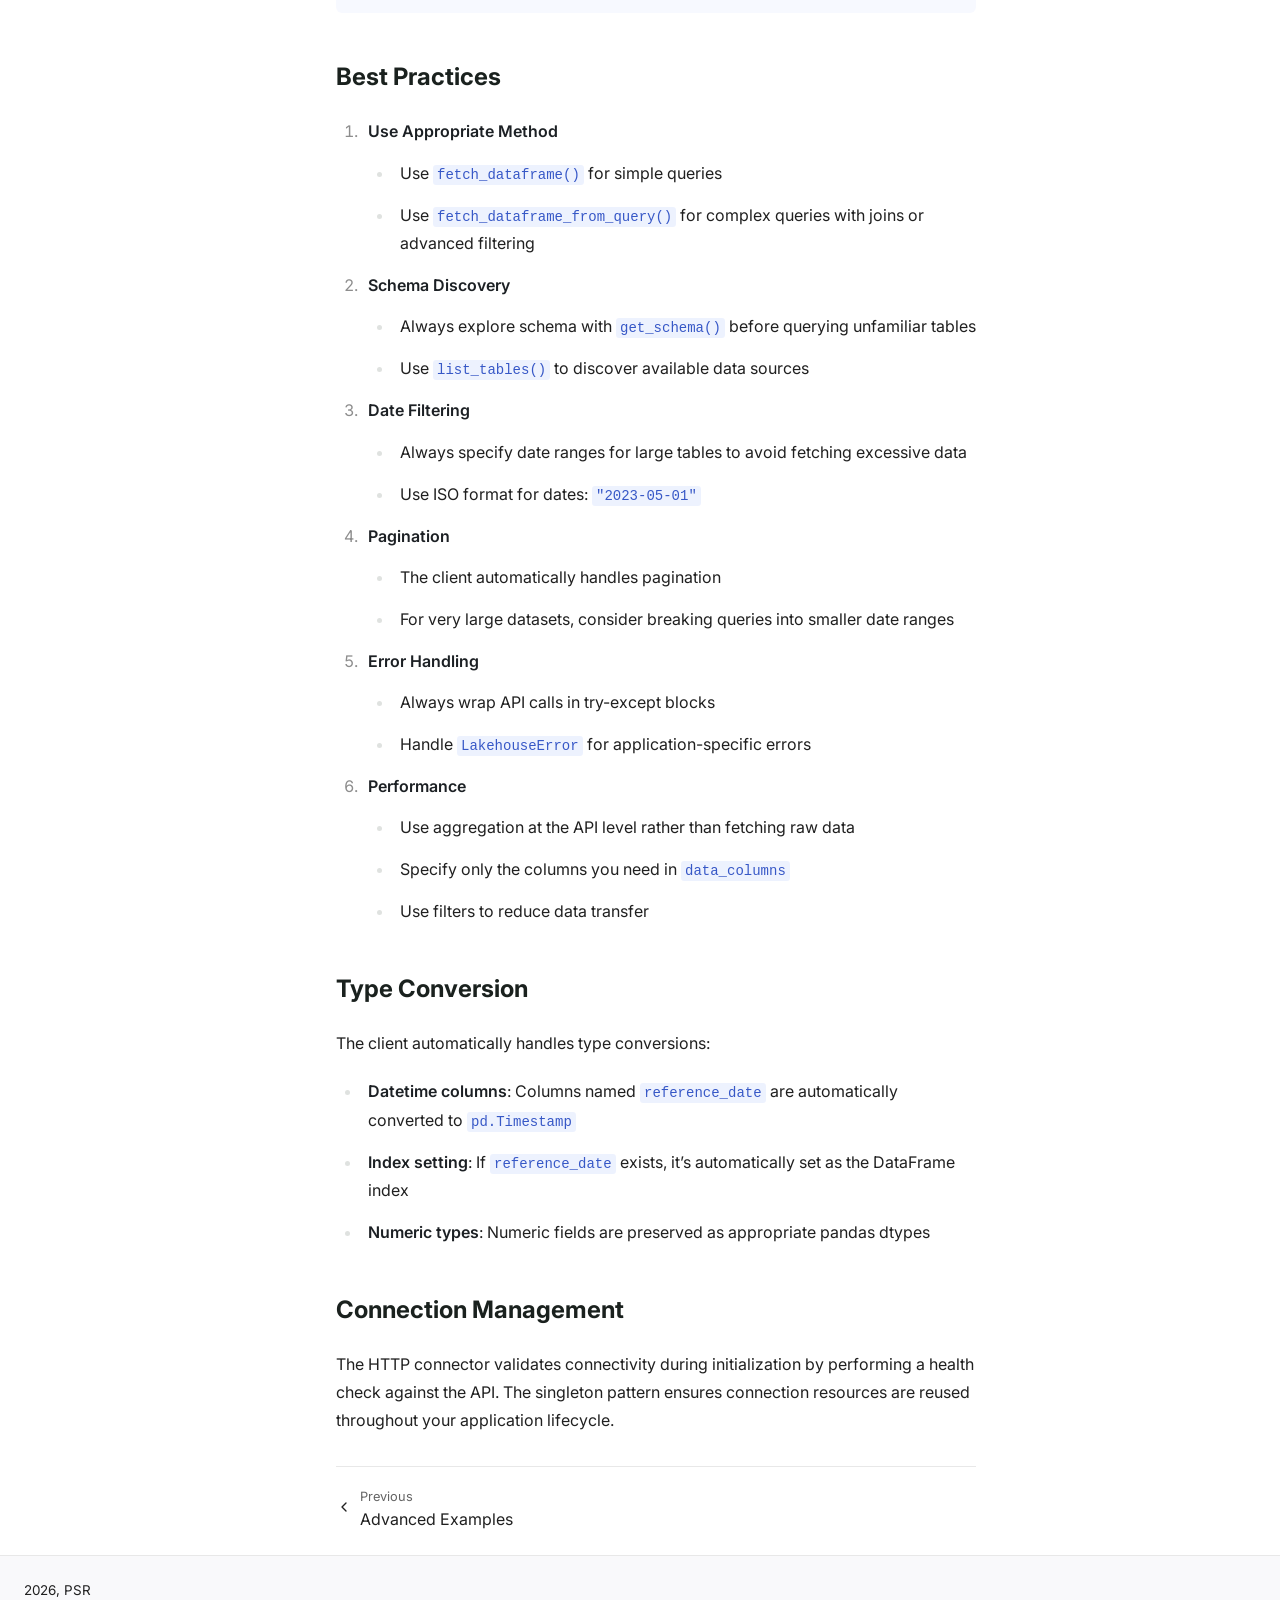
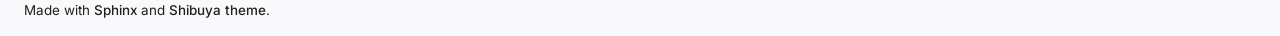
==== commit ad78d42a: "deploy: 7b14b7d2ebd5289fdf31d424c0de3e5473336be4" ====
--- a/api.html
+++ b/api.html
@@ -85,6 +85,10 @@
 <li><a class="reference internal" href="#data-fetching-methods">Data Fetching Methods</a><ul>
 <li><a class="reference internal" href="#fetch-dataframe">fetch_dataframe()</a></li>
 <li><a class="reference internal" href="#fetch-dataframe-from-query">fetch_dataframe_from_query()</a></li>
+</ul>
+</li>
+<li><a class="reference internal" href="#change-tracking">Change Tracking</a><ul>
+<li><a class="reference internal" href="#last-updated">last_updated()</a></li>
 </ul>
 </li>
 <li><a class="reference internal" href="#schema-discovery-methods">Schema Discovery Methods</a><ul>
@@ -433,6 +437,79 @@
 </div>
 </section>
 </section>
+<section id="change-tracking">
+<h2>Change Tracking<a class="headerlink" href="#change-tracking" title="Link to this heading">#</a></h2>
+<section id="last-updated">
+<h3>last_updated()<a class="headerlink" href="#last-updated" title="Link to this heading">#</a></h3>
+<p>List each day of a table that holds data, with the last time any of its rows was
+written. Use it to fetch again only the days that changed since you fetched them.</p>
+<p><strong>Signature:</strong></p>
+<div class="highlight-python notranslate"><div class="highlight"><pre><span></span><span data-line="1"><span class="k">def</span><span class="w"> </span><span class="nf">last_updated</span><span class="p">(</span>
+</span><span data-line="2">    <span class="n">table_name</span><span class="p">:</span> <span class="nb">str</span><span class="p">,</span>
+</span><span data-line="3">    <span class="n">since</span><span class="p">:</span> <span class="nb">str</span> <span class="o">|</span> <span class="n">date</span><span class="p">,</span>
+</span><span data-line="4">    <span class="n">until</span><span class="p">:</span> <span class="nb">str</span> <span class="o">|</span> <span class="n">date</span><span class="p">,</span>
+</span><span data-line="5"><span class="p">)</span> <span class="o">-&gt;</span> <span class="n">pd</span><span class="o">.</span><span class="n">DataFrame</span>
+</span></pre></div>
+</div>
+<p><strong>Parameters:</strong></p>
+<ul class="simple">
+<li><p><code class="docutils literal notranslate"><span class="pre">table_name</span></code> (str) - Table name in snake_case or PascalCase (e.g., <code class="docutils literal notranslate"><span class="pre">&quot;ons_power_plant_hourly_generation&quot;</span></code>)</p></li>
+<li><p><code class="docutils literal notranslate"><span class="pre">since</span></code> (str | date) - First day to look at (inclusive), e.g., <code class="docutils literal notranslate"><span class="pre">&quot;2025-10-01&quot;</span></code></p></li>
+<li><p><code class="docutils literal notranslate"><span class="pre">until</span></code> (str | date) - Last day to look at (inclusive), e.g., <code class="docutils literal notranslate"><span class="pre">&quot;2025-10-31&quot;</span></code></p></li>
+</ul>
+<p><strong>Returns:</strong></p>
+<ul>
+<li><p><code class="docutils literal notranslate"><span class="pre">pd.DataFrame</span></code> - One row per day holding data, sorted by date. Days without data are left out.</p>
+<ul class="simple">
+<li><p><code class="docutils literal notranslate"><span class="pre">date</span></code> - When the day starts in the table’s time zone: its midnight, or 01:00 where the
+clocks skip midnight. Naive for a table of plain dates</p></li>
+<li><p><code class="docutils literal notranslate"><span class="pre">last_updated_at</span></code> - The last time any row of the day was written or deleted, in UTC</p></li>
+</ul>
+<p><code class="docutils literal notranslate"><span class="pre">attrs[&quot;column&quot;]</span></code> names the column the days are of (not always <code class="docutils literal notranslate"><span class="pre">reference_date</span></code>),
+and <code class="docutils literal notranslate"><span class="pre">attrs[&quot;timezone&quot;]</span></code> the zone they are cut in (<code class="docutils literal notranslate"><span class="pre">None</span></code> for a table of plain dates).</p>
+</li>
+</ul>
+<p><strong>Notes:</strong></p>
+<ul class="simple">
+<li><p>Call this before fetching the days, not after: a write landing in between
+would show here but not in your data, and would never be fetched again.</p></li>
+<li><p>Fetch a day again on <code class="docutils literal notranslate"><span class="pre">attrs[&quot;column&quot;]</span></code> and in <code class="docutils literal notranslate"><span class="pre">attrs[&quot;timezone&quot;]</span></code>, passed as
+<code class="docutils literal notranslate"><span class="pre">output_timezone</span></code>: in another zone its edges move by hours. <code class="docutils literal notranslate"><span class="pre">fetch_dataframe()</span></code>
+filters <code class="docutils literal notranslate"><span class="pre">reference_date</span></code>; for a table tracked on another column, filter that
+one with <code class="docutils literal notranslate"><span class="pre">fetch_dataframe_from_query()</span></code>.</p></li>
+<li><p>Keep <code class="docutils literal notranslate"><span class="pre">last_updated_at</span></code> for each day you fetched, and fetch a day again when
+it changes: it has a revised value, a new datapoint or a deleted one since.
+Compare with this value, not with when you fetched: rows are stamped before
+they are committed.</p></li>
+<li><p>The API answers at most 90 days per call; longer ranges are requested in
+90-day pieces.</p></li>
+<li><p>Each day returned counts as one row towards the weekly row quota. Unlike
+<code class="docutils literal notranslate"><span class="pre">fetch_dataframe()</span></code>, if the quota runs out partway through a long range this
+raises instead of returning part of it: a day left out would look unchanged.</p></li>
+</ul>
+<p><strong>Raises:</strong></p>
+<ul class="simple">
+<li><p><code class="docutils literal notranslate"><span class="pre">LakehouseError</span></code> - If <code class="docutils literal notranslate"><span class="pre">since</span></code> is after <code class="docutils literal notranslate"><span class="pre">until</span></code>, if the table does not exist
+or is not in your plan, if the weekly row quota runs out, or if the table has no
+days to track: it has no date in its key, or each publication replaces it whole
+(the error names the column to watch instead)</p></li>
+</ul>
+<p><strong>Example:</strong></p>
+<div class="highlight-python notranslate"><div class="highlight"><pre><span></span><span data-line="1"><span class="n">days</span> <span class="o">=</span> <span class="n">client</span><span class="o">.</span><span class="n">last_updated</span><span class="p">(</span>
+</span><span data-line="2">    <span class="s2">"ons_power_plant_hourly_generation"</span><span class="p">,</span>
+</span><span data-line="3">    <span class="n">since</span><span class="o">=</span><span class="s2">"2025-10-01"</span><span class="p">,</span>
+</span><span data-line="4">    <span class="n">until</span><span class="o">=</span><span class="s2">"2025-10-31"</span><span class="p">,</span>
+</span><span data-line="5"><span class="p">)</span>
+</span></pre></div>
+</div>
+<div class="highlight-text notranslate"><div class="highlight"><pre><span></span><span data-line="1">                       date           last_updated_at
+</span><span data-line="2">0 2025-10-01 00:00:00-03:00 2025-12-19 03:00:00+00:00
+</span><span data-line="3">1 2025-10-02 00:00:00-03:00 2025-12-19 03:00:00+00:00
+</span><span data-line="4">...
+</span></pre></div>
+</div>
+</section>
+</section>
 <section id="schema-discovery-methods">
 <h2>Schema Discovery Methods<a class="headerlink" href="#schema-discovery-methods" title="Link to this heading">#</a></h2>
 <section id="list-tables">
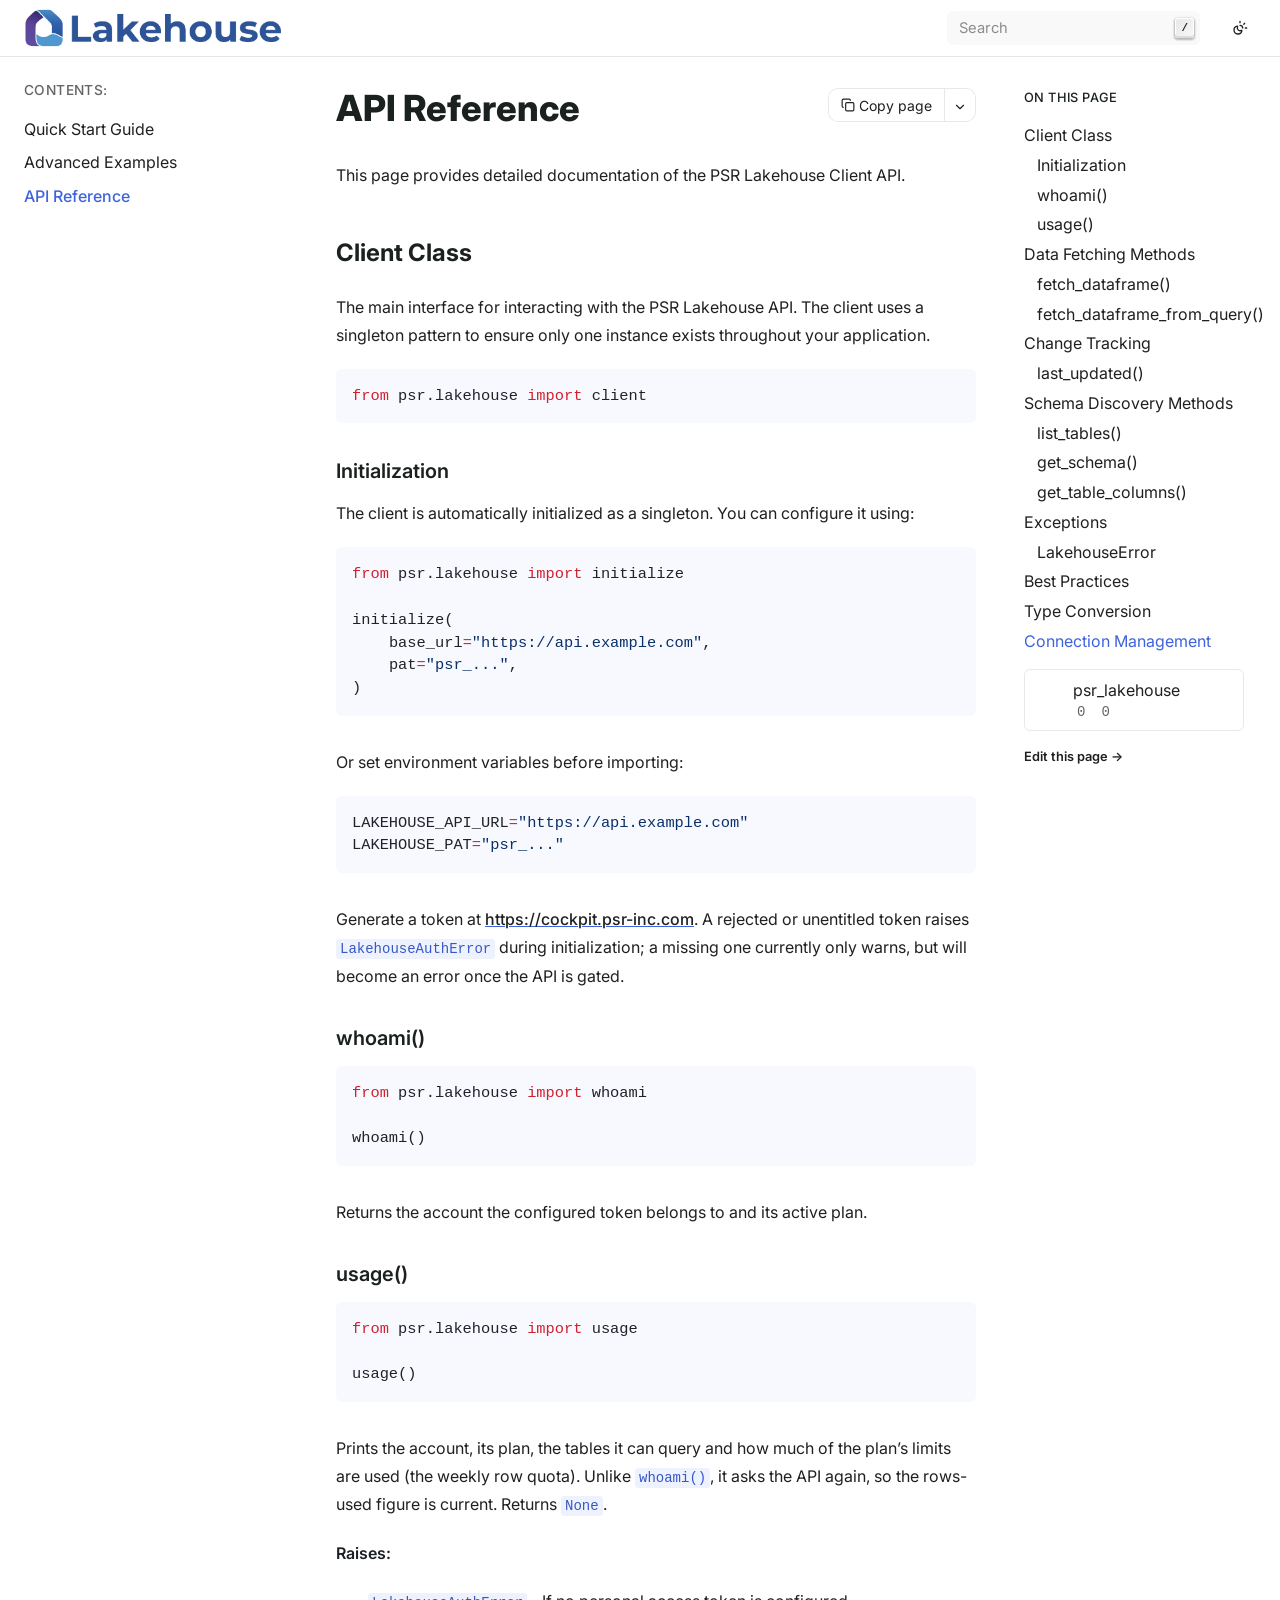
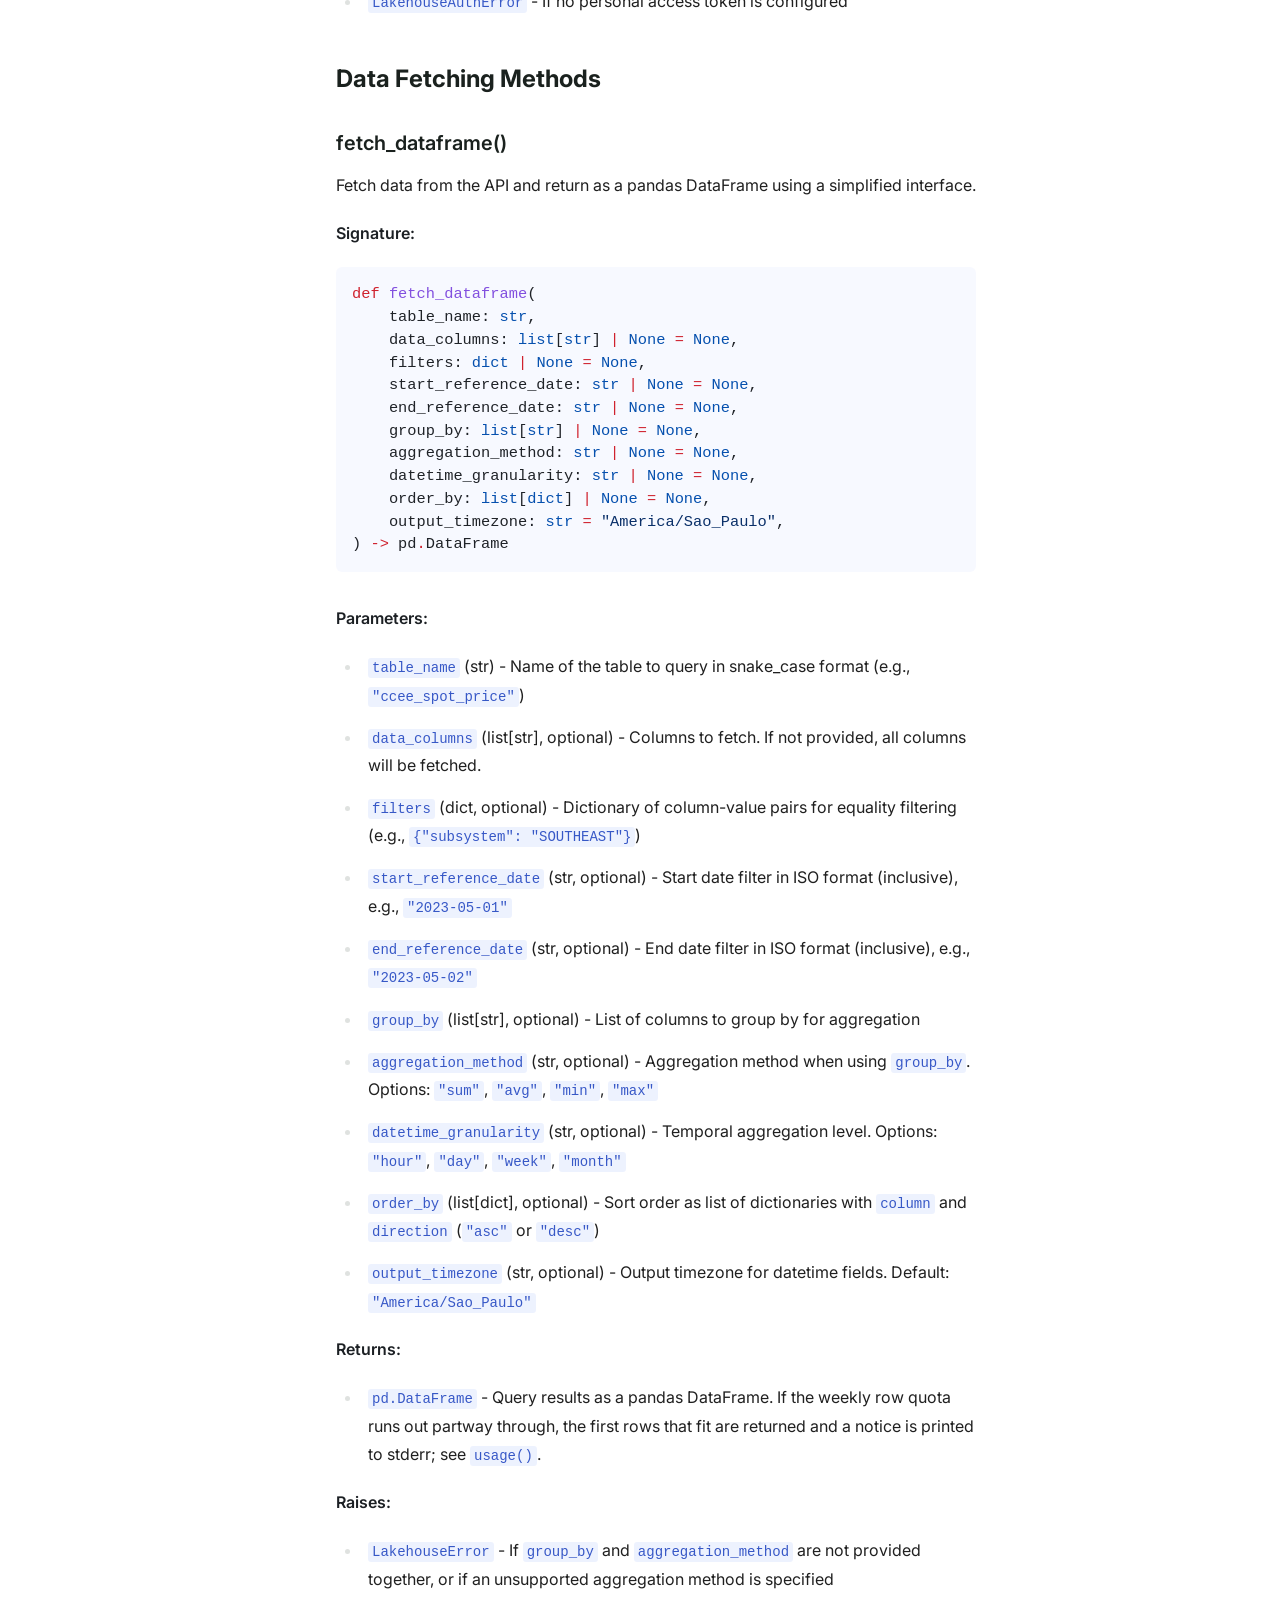
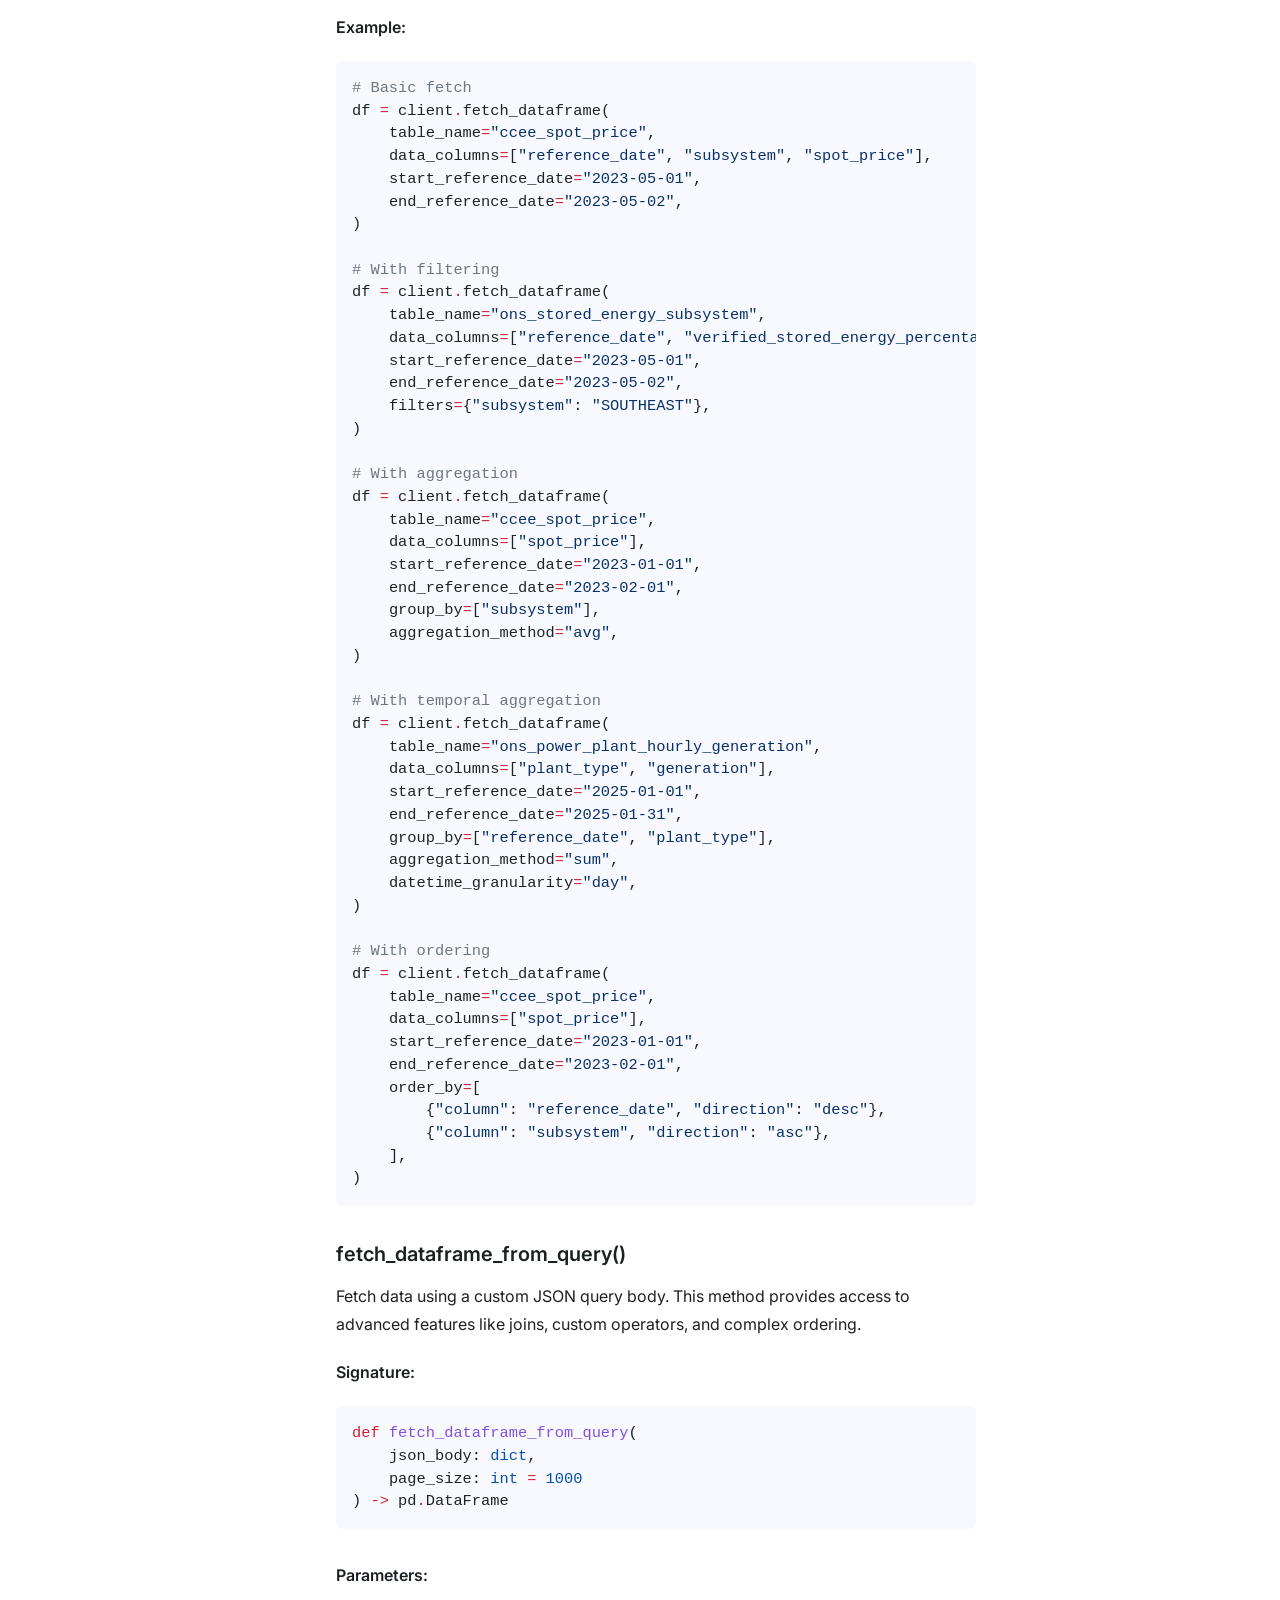
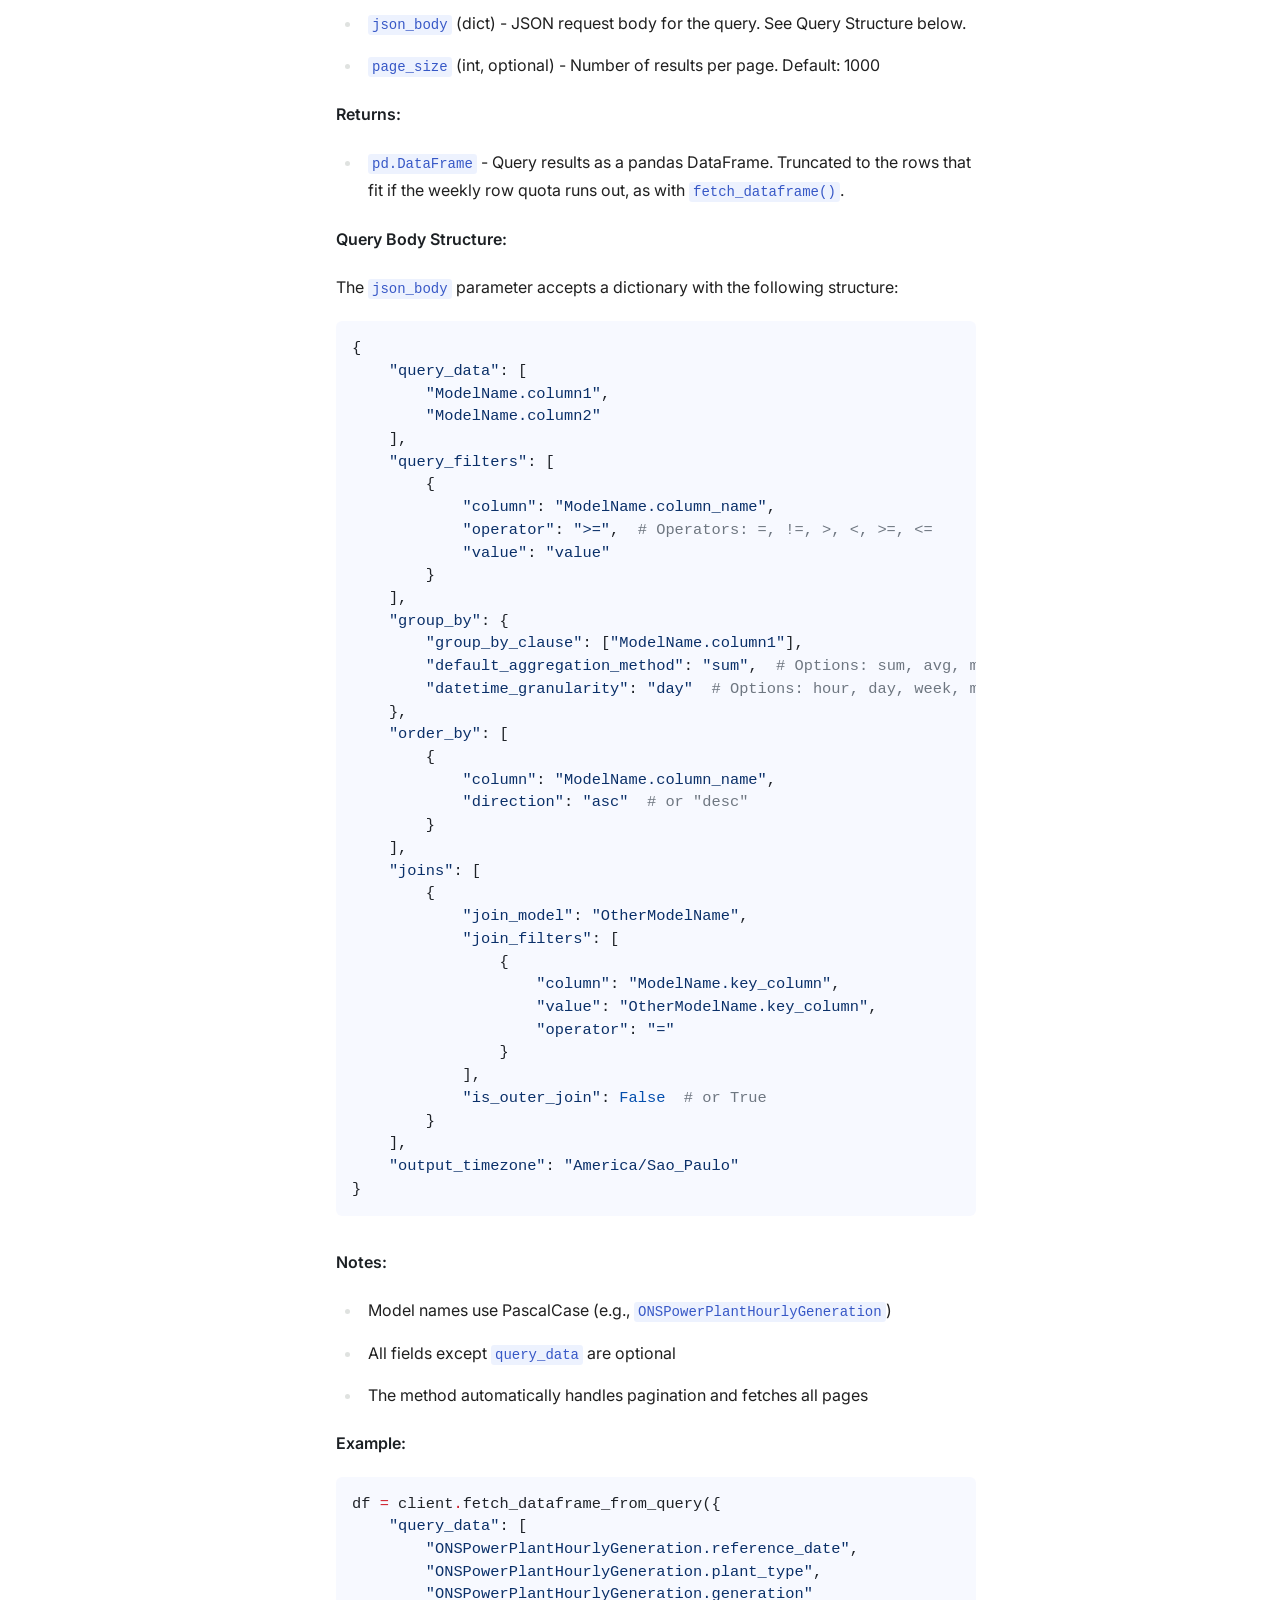
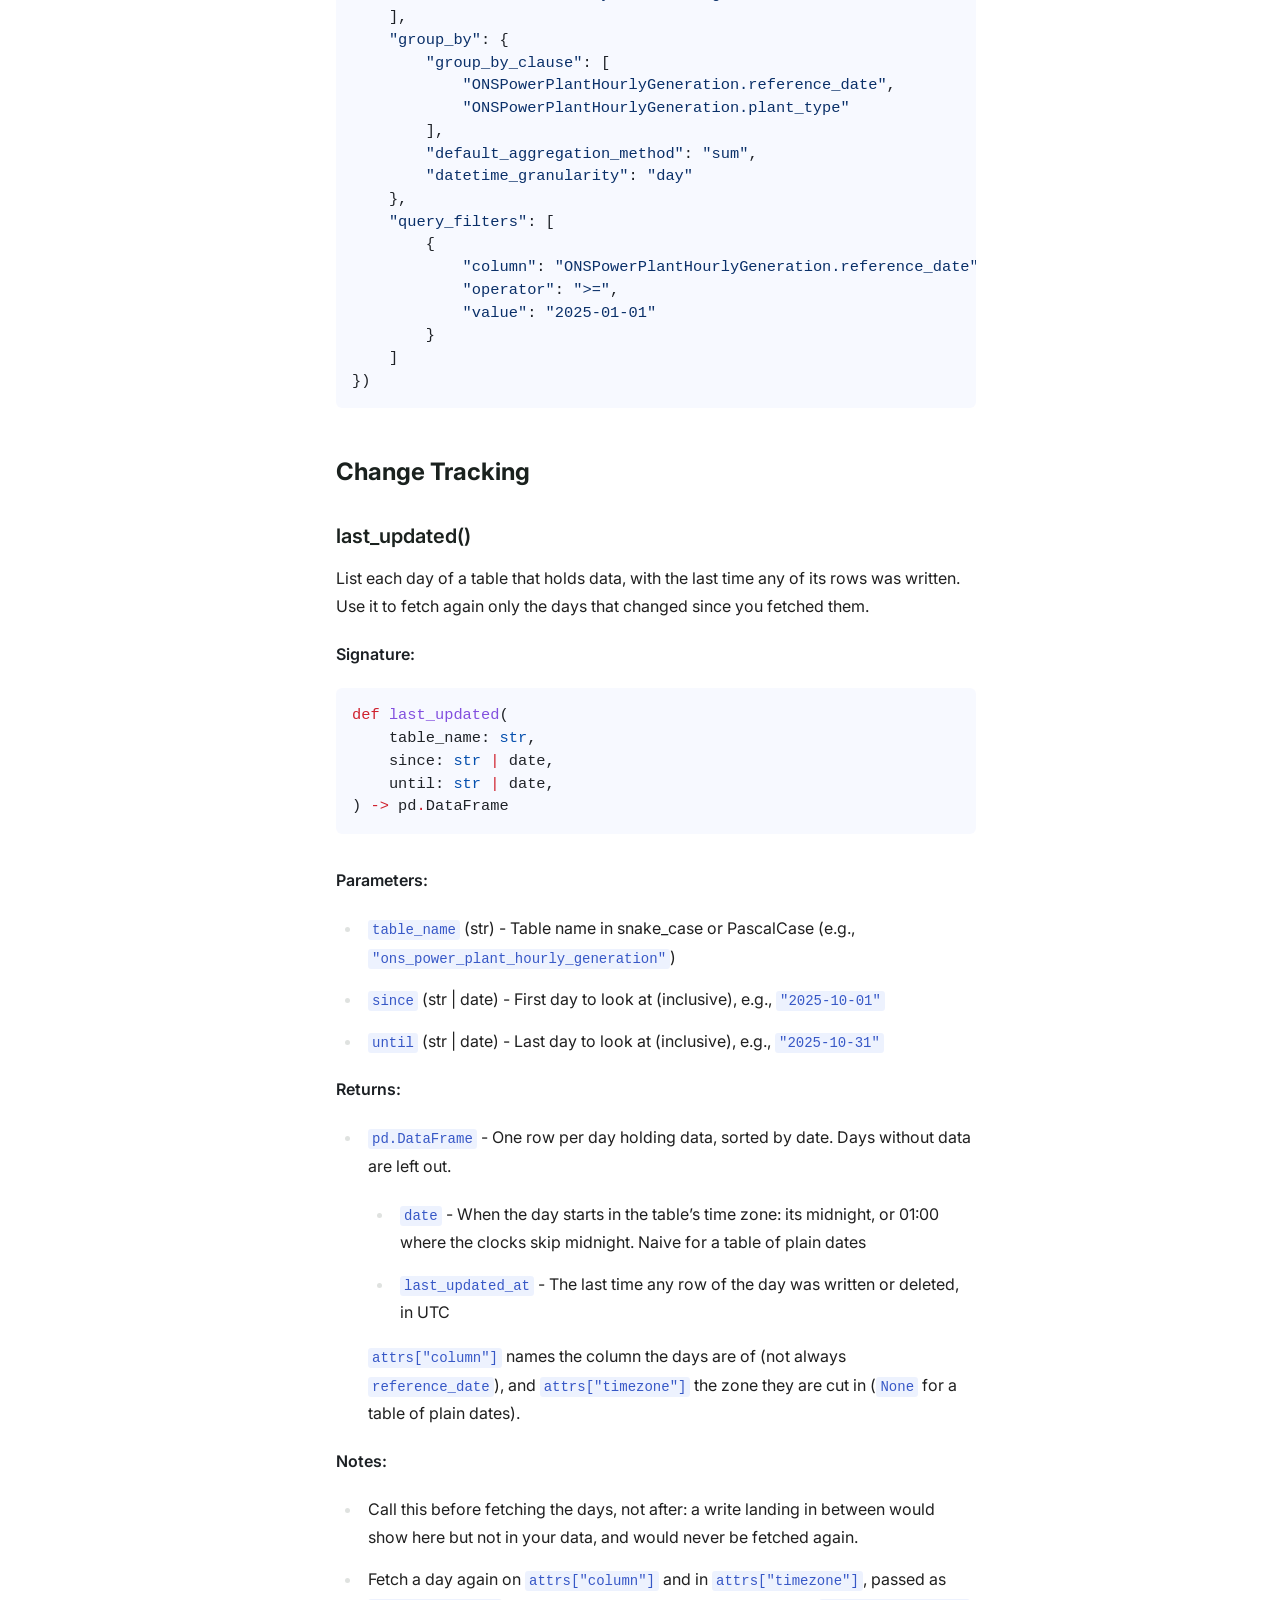
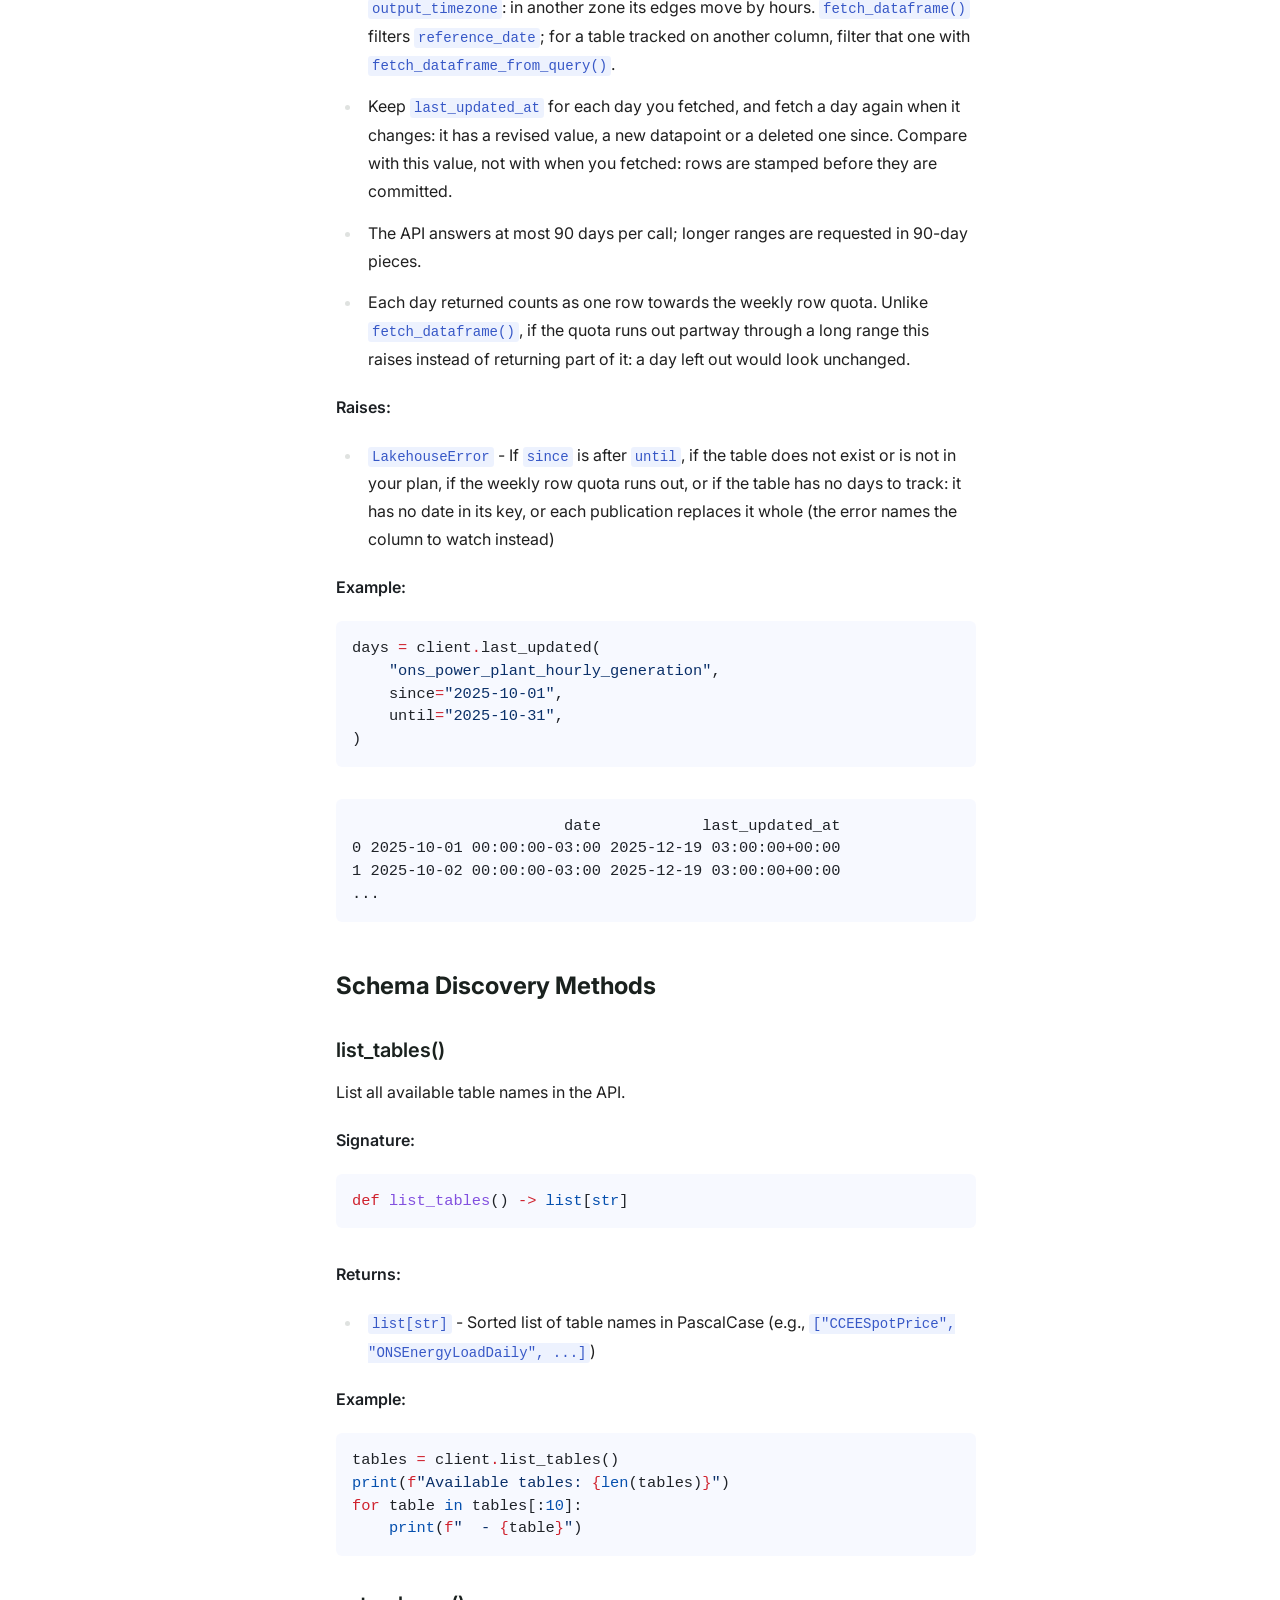
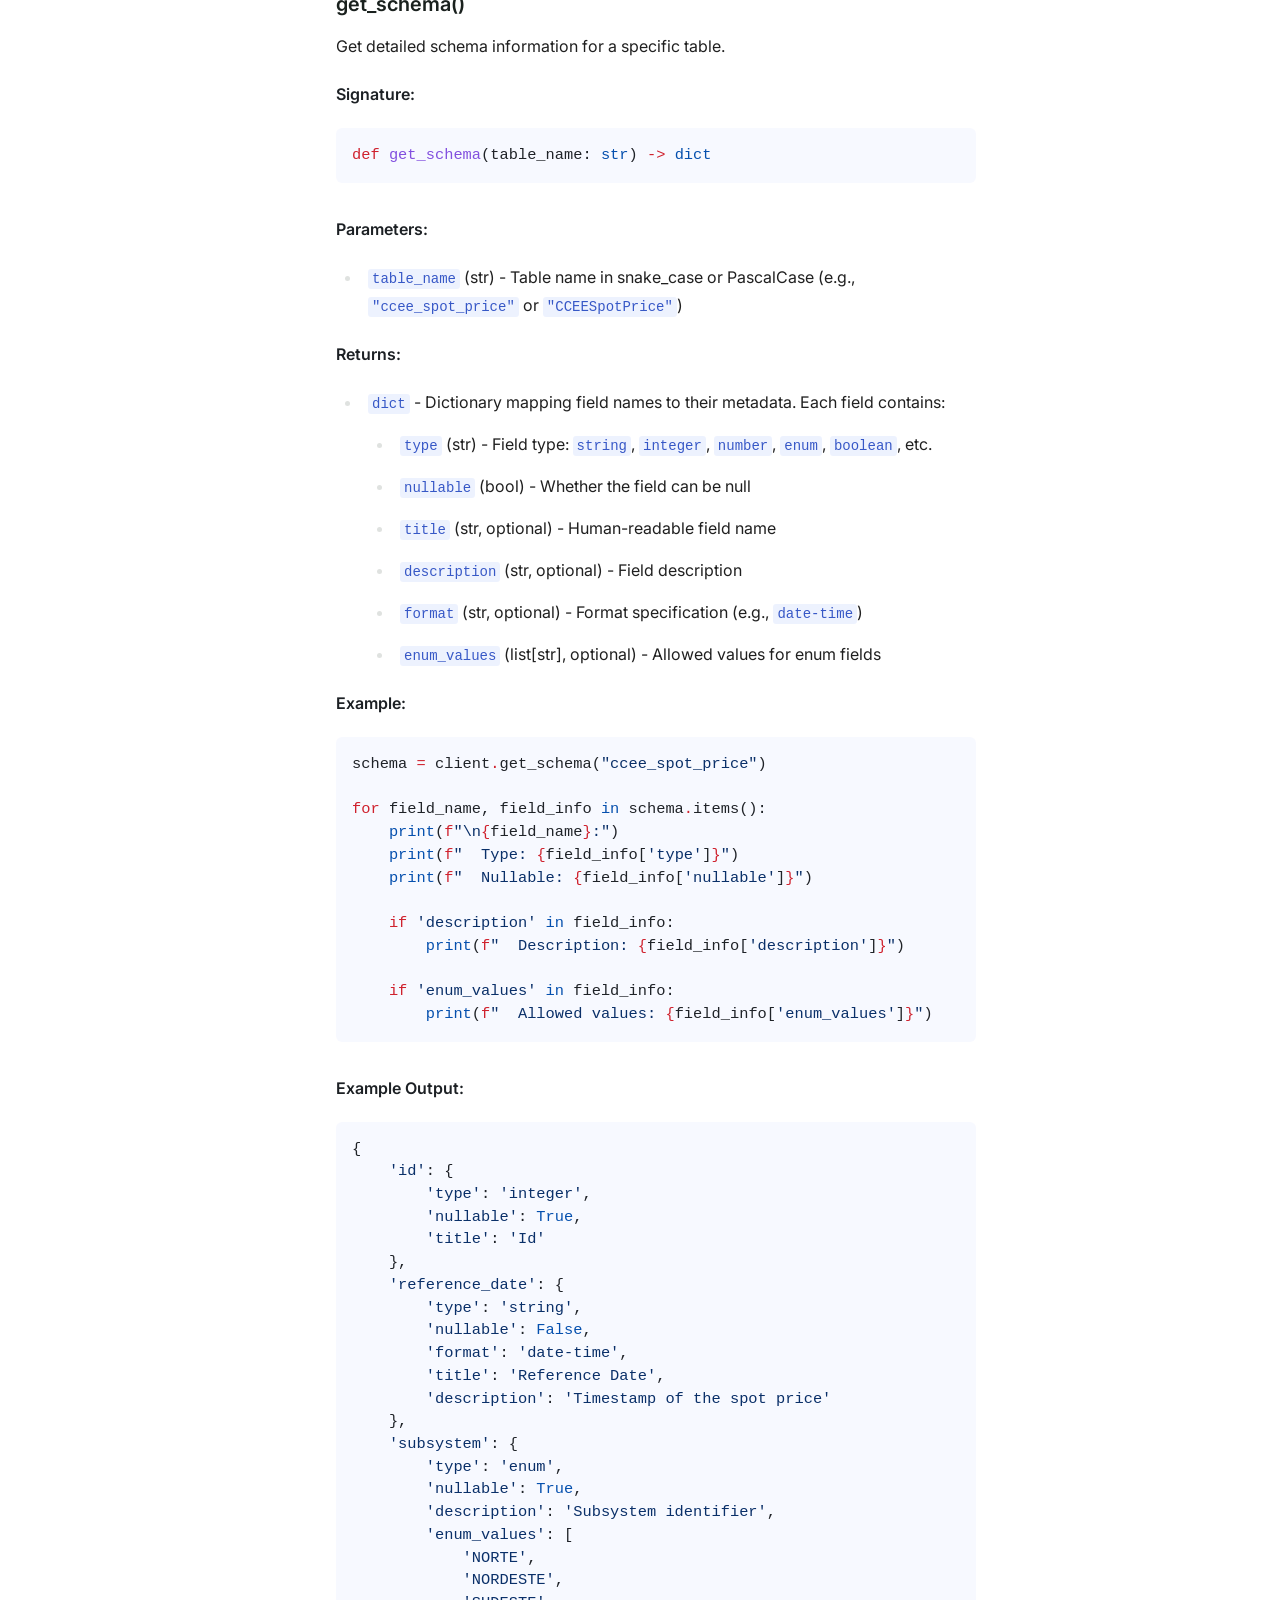
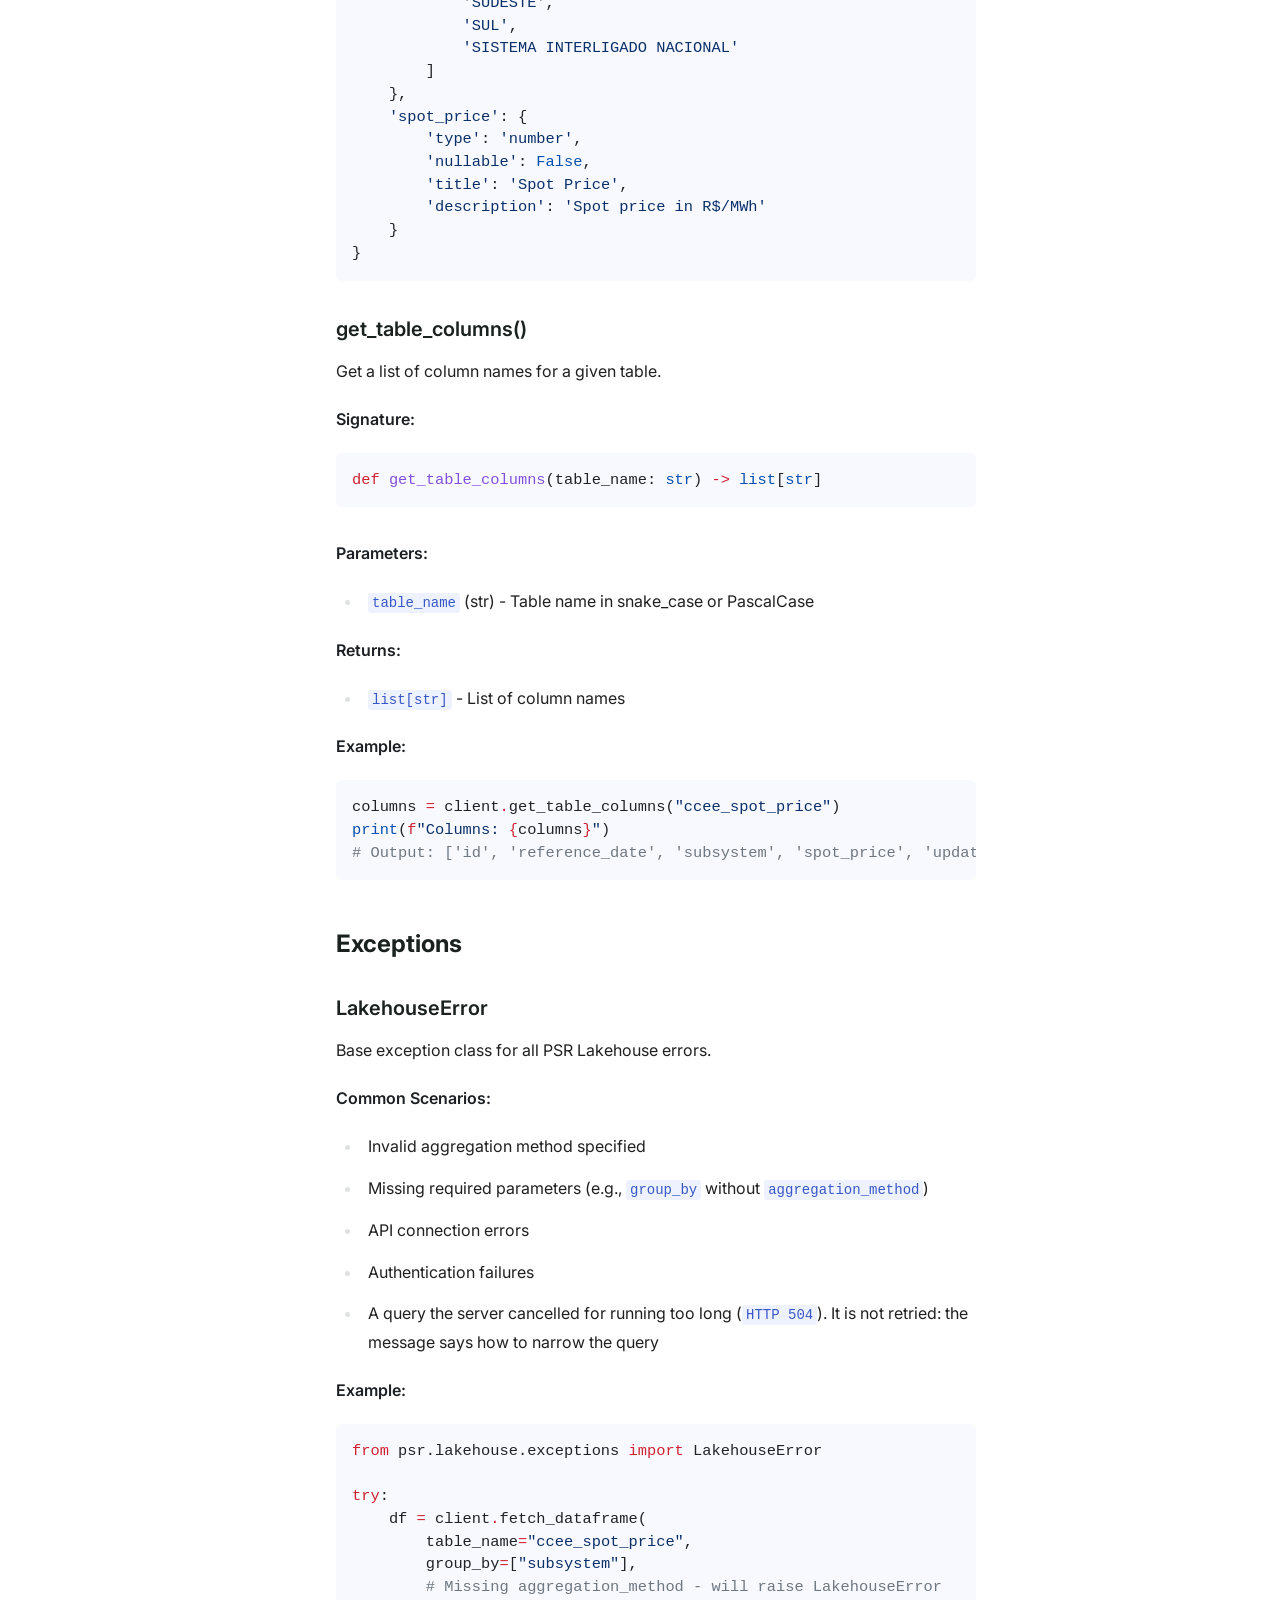
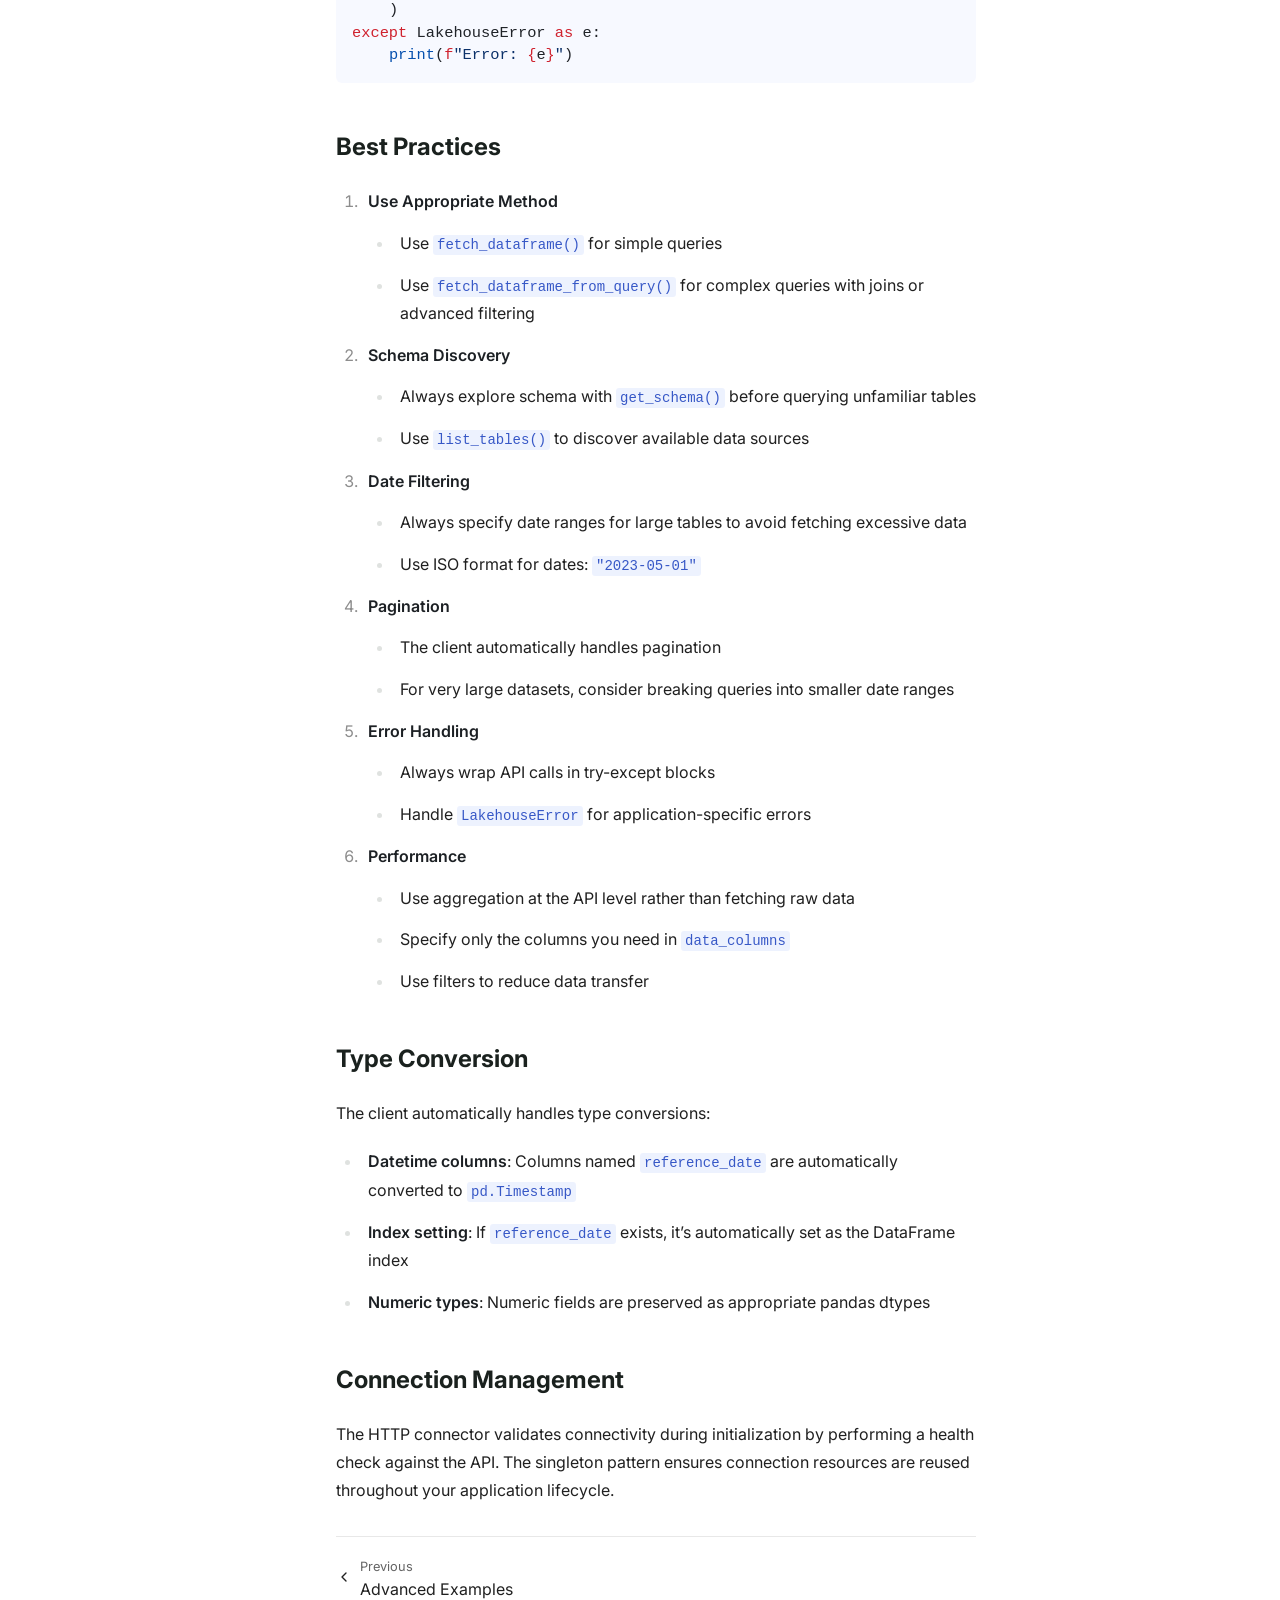
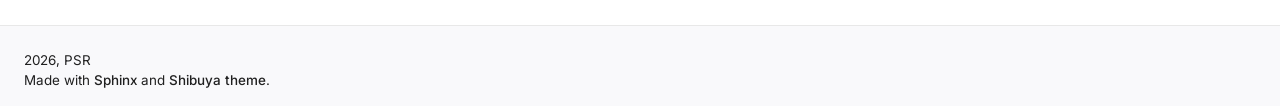
==== commit 7250baad: "deploy: 4813d14c62a13d44798f4083bfc810af79408a73" ====
--- a/api.html
+++ b/api.html
@@ -640,6 +640,8 @@
 <li><p>Missing required parameters (e.g., <code class="docutils literal notranslate"><span class="pre">group_by</span></code> without <code class="docutils literal notranslate"><span class="pre">aggregation_method</span></code>)</p></li>
 <li><p>API connection errors</p></li>
 <li><p>Authentication failures</p></li>
+<li><p>A query the server cancelled for running too long (<code class="docutils literal notranslate"><span class="pre">HTTP</span> <span class="pre">504</span></code>). It is not
+retried: the message says how to narrow the query</p></li>
 </ul>
 <p><strong>Example:</strong></p>
 <div class="highlight-python notranslate"><div class="highlight"><pre><span></span><span data-line="1"><span class="kn">from</span><span class="w"> </span><span class="nn">psr.lakehouse.exceptions</span><span class="w"> </span><span class="kn">import</span> <span class="n">LakehouseError</span>
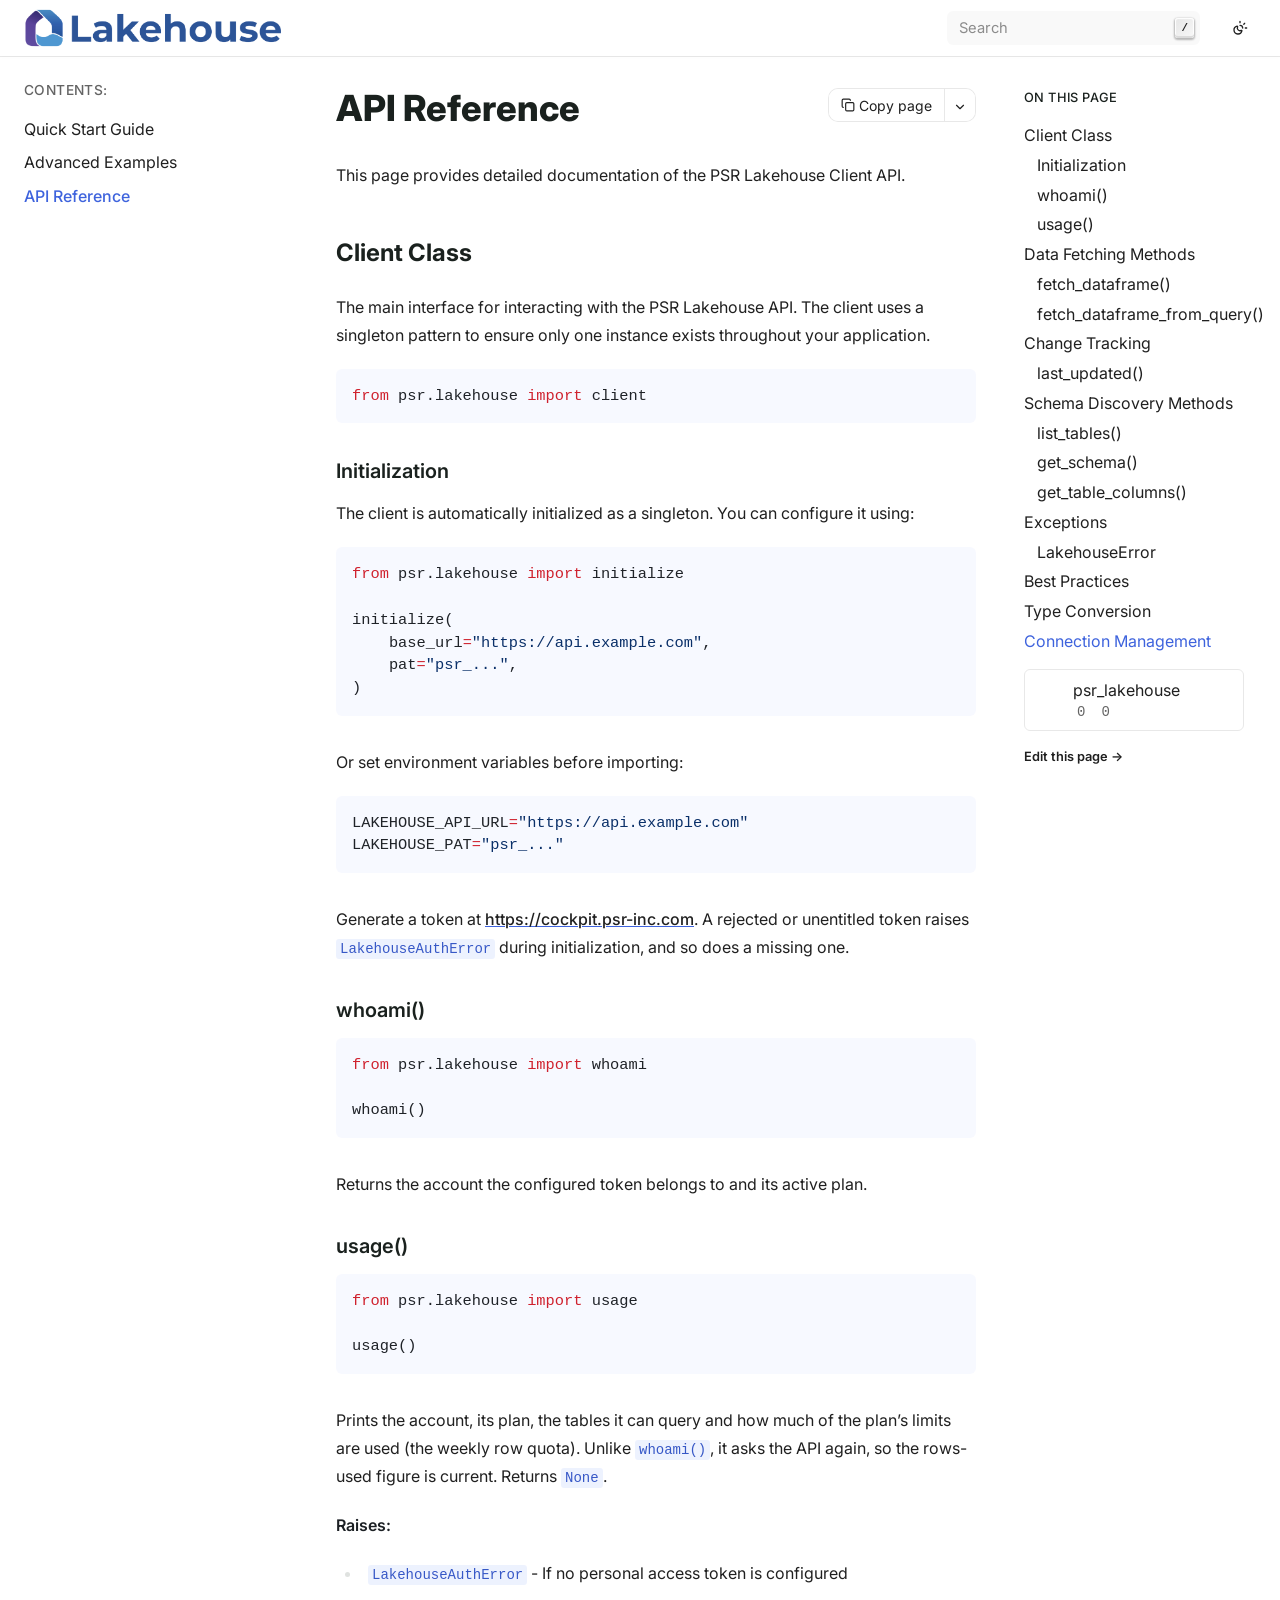
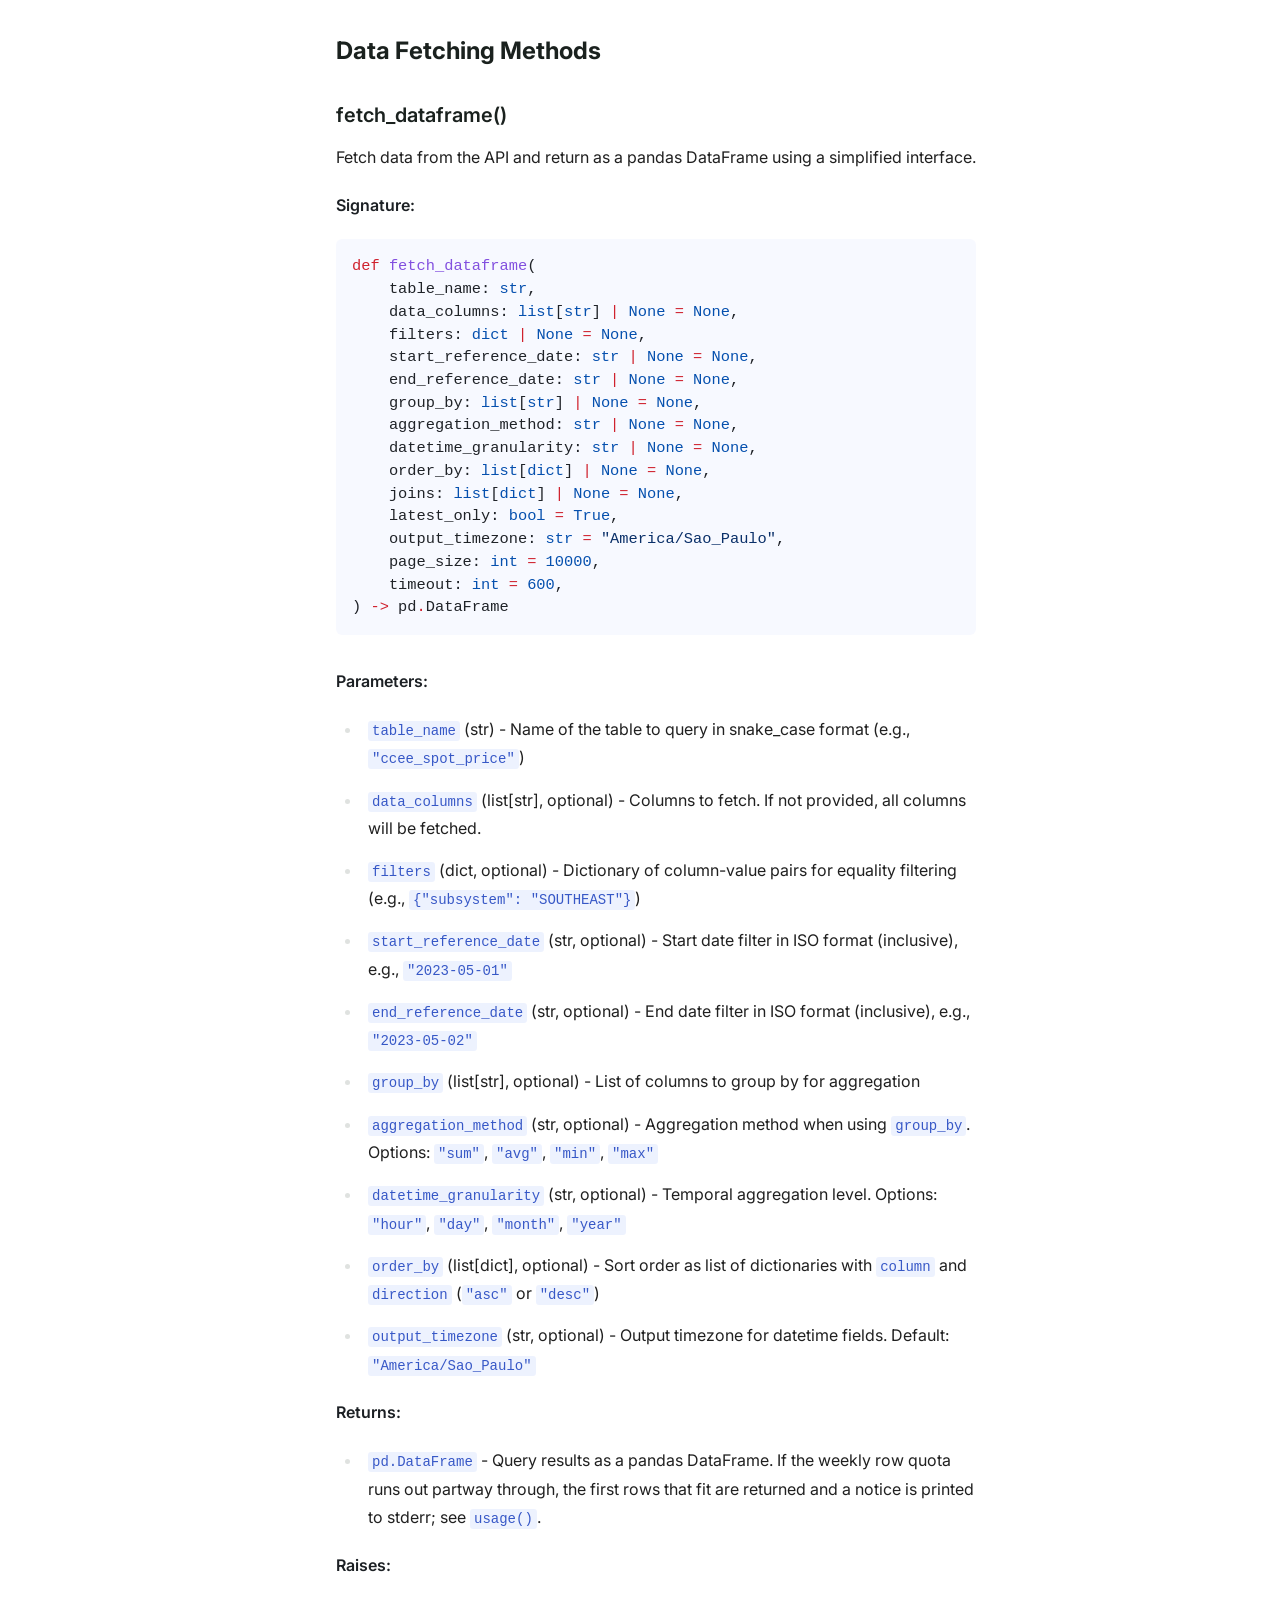
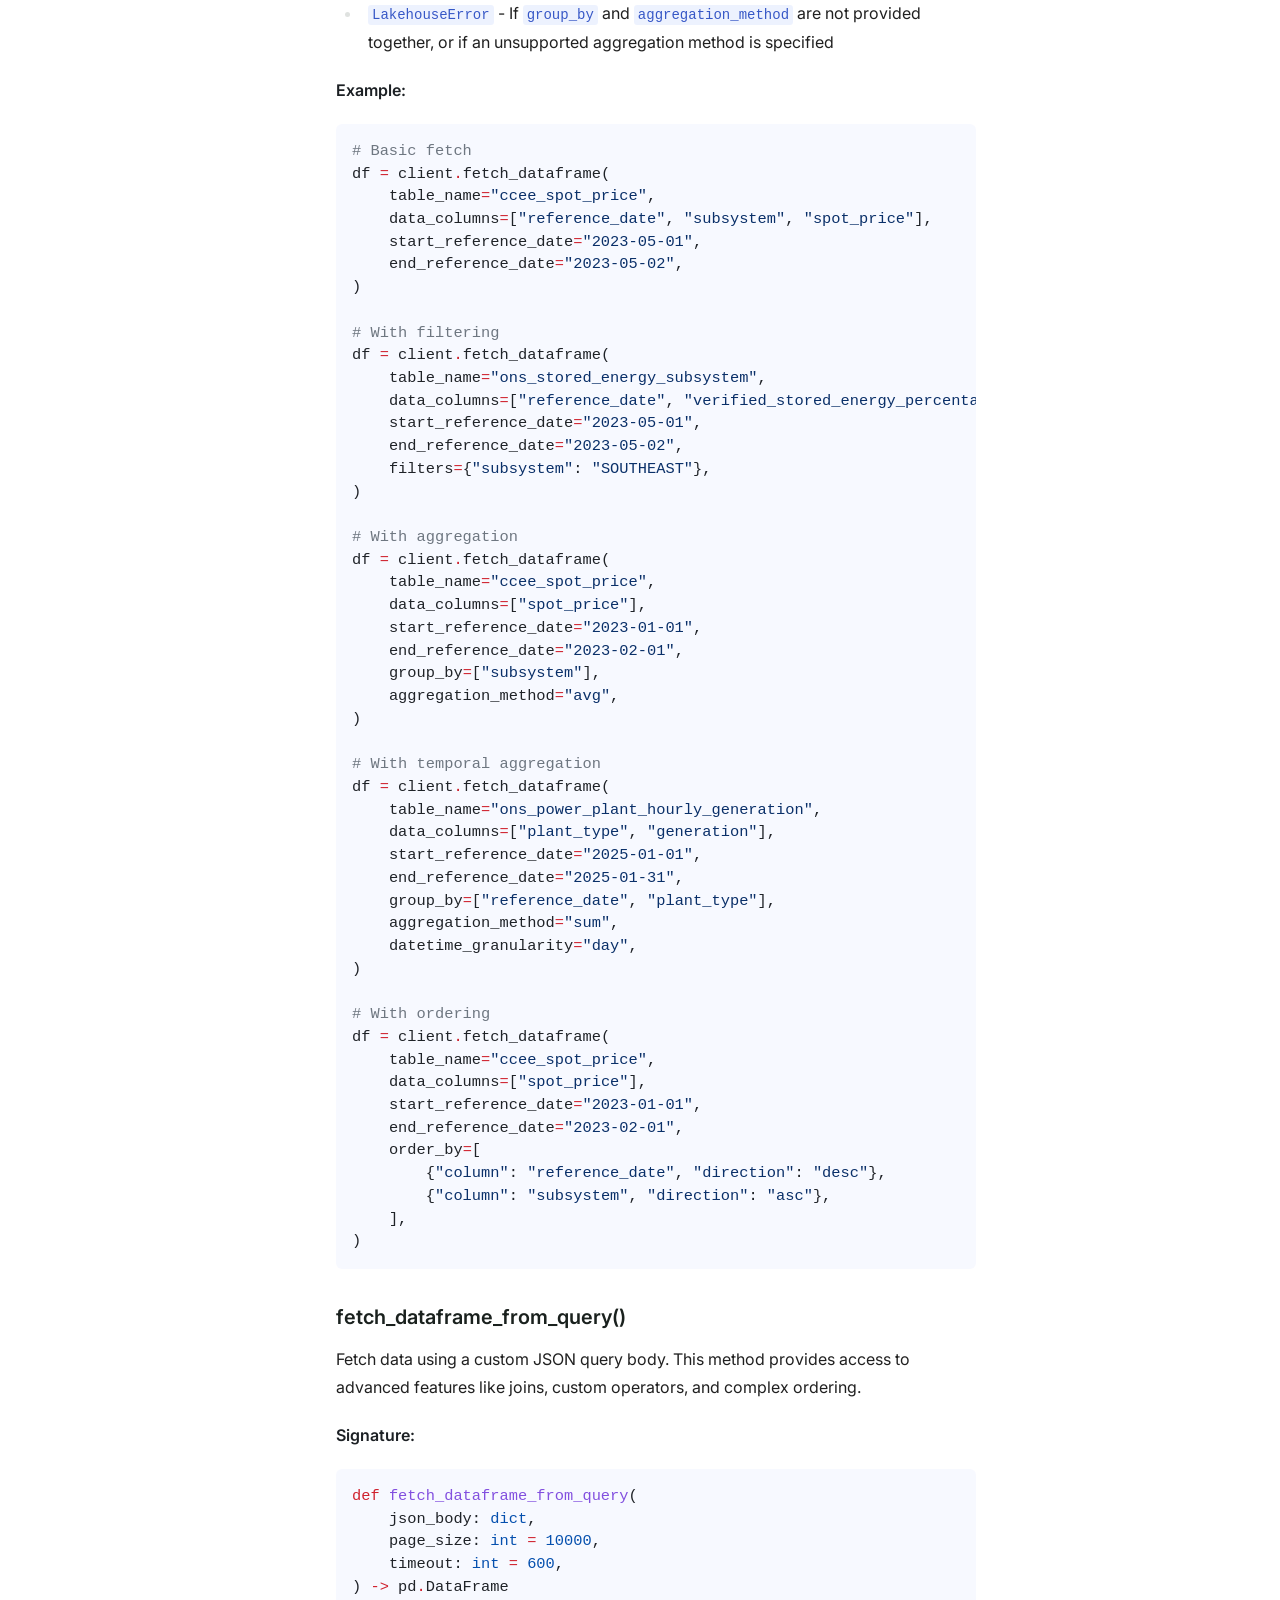
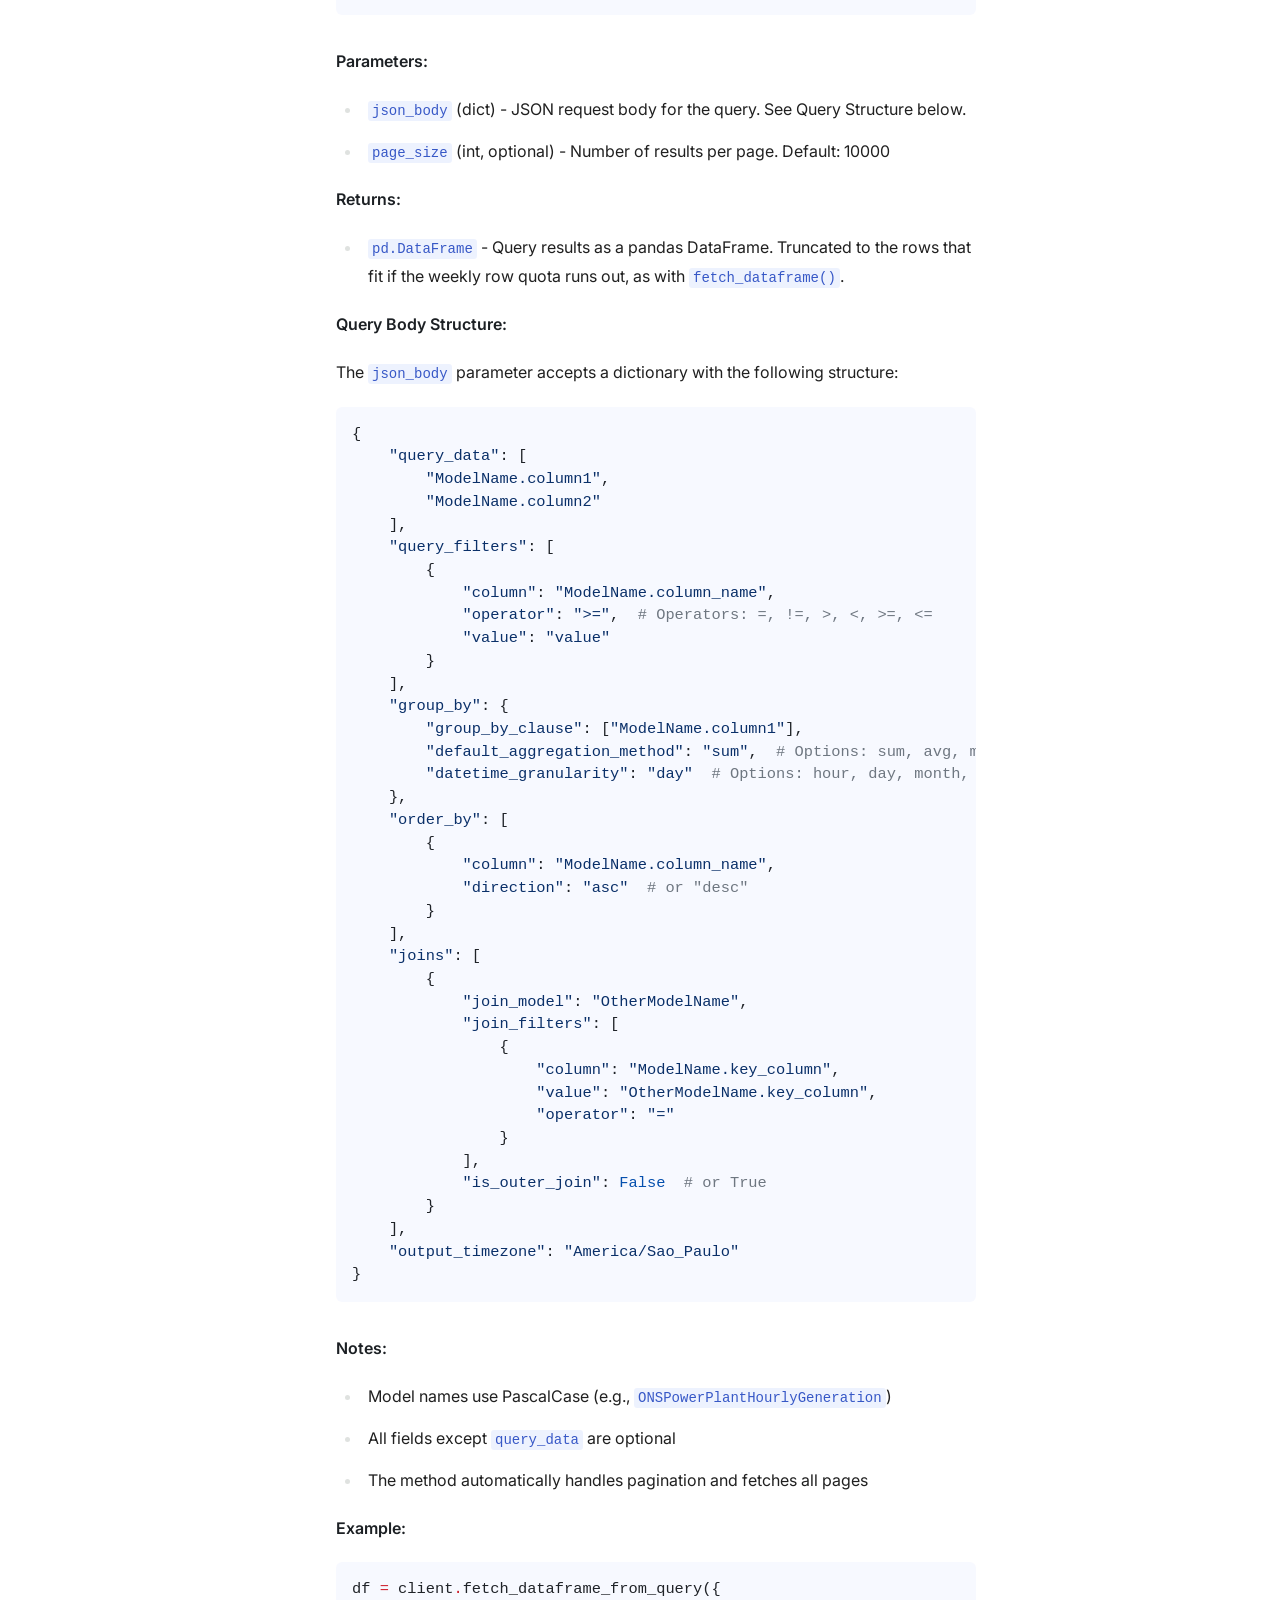
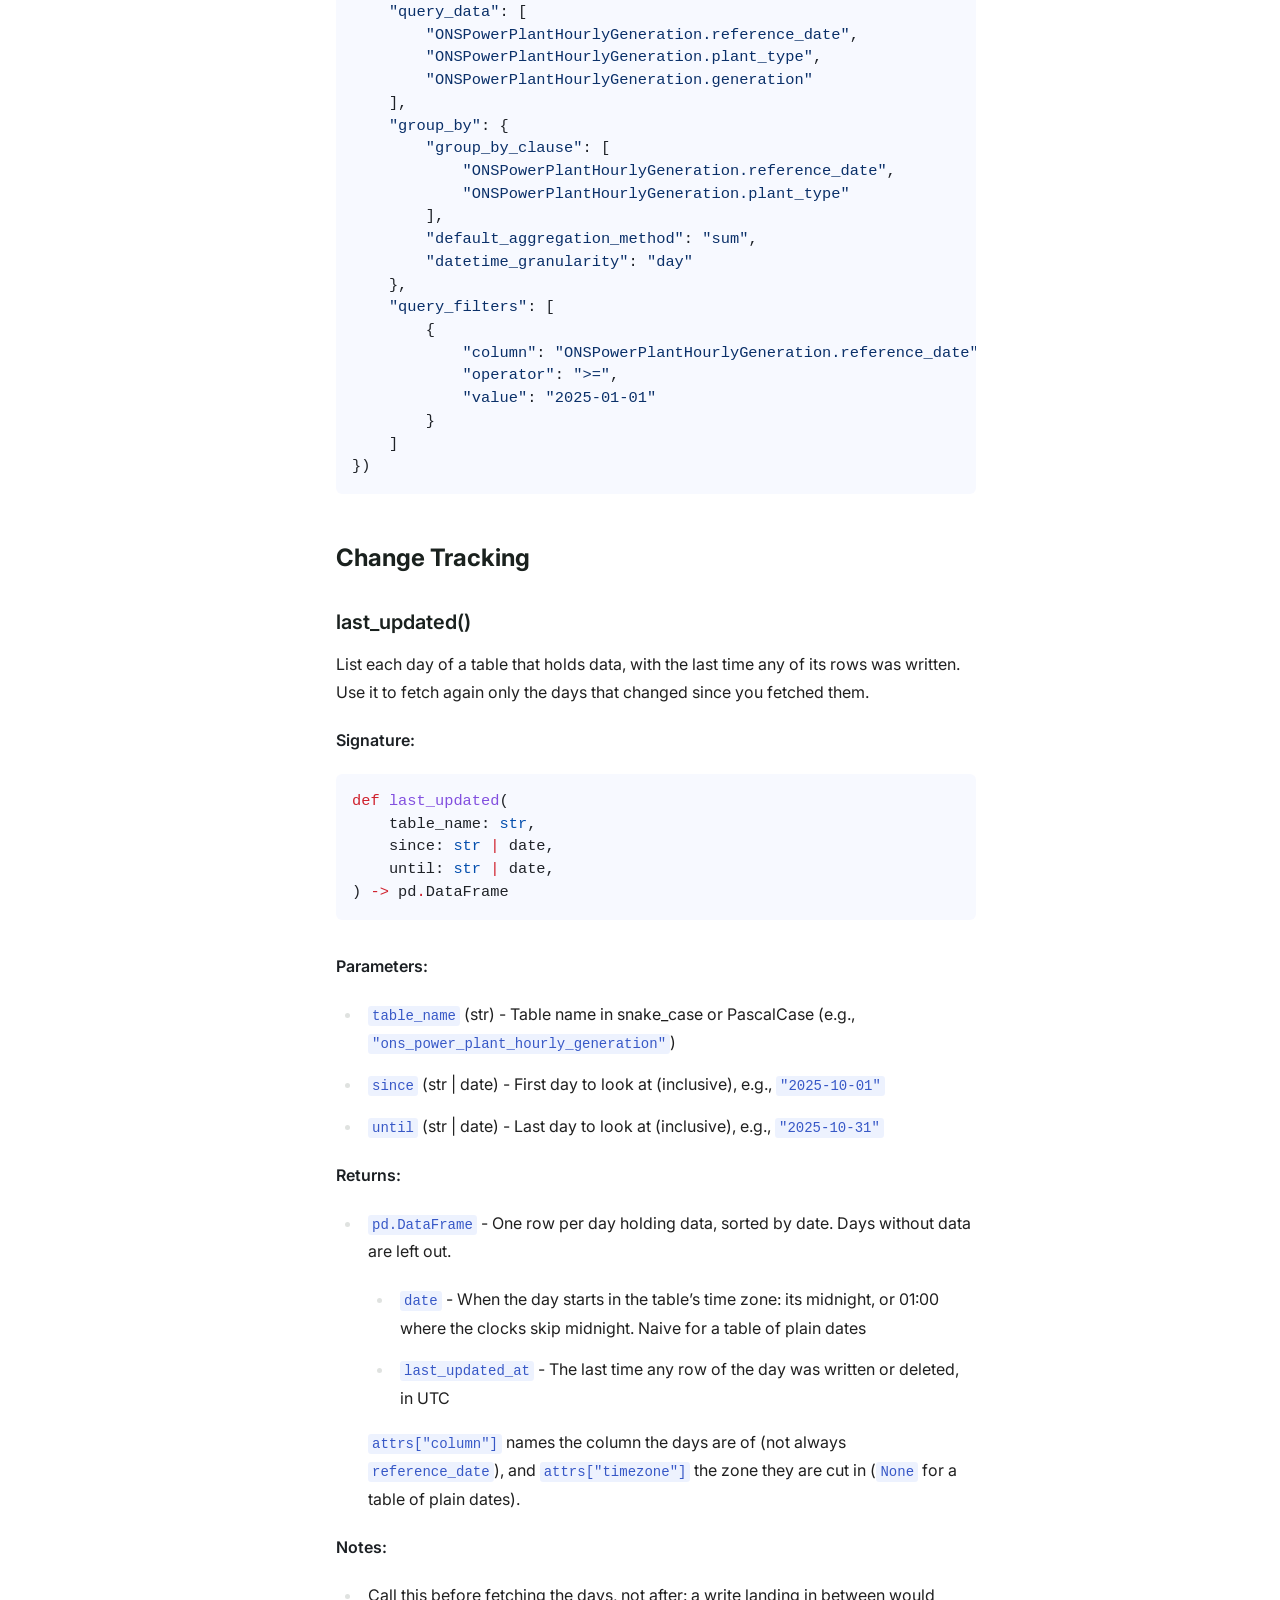
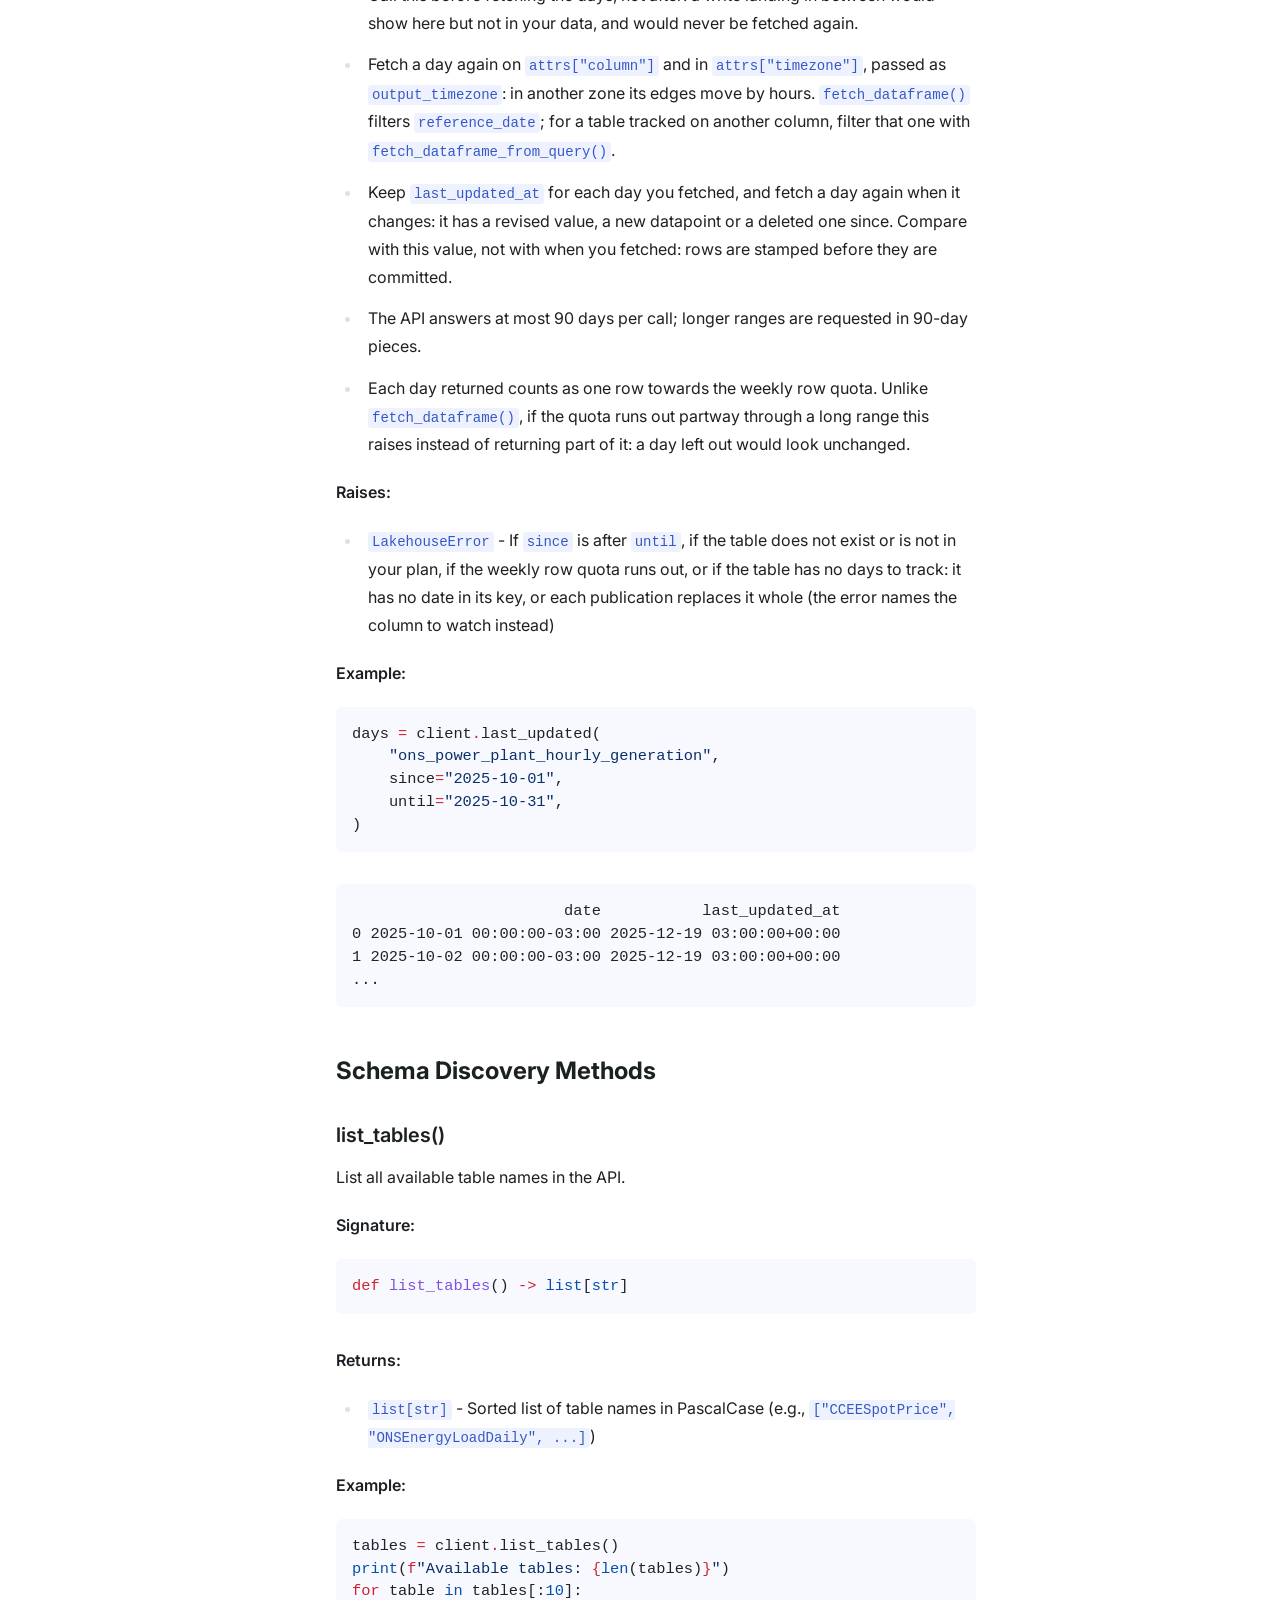
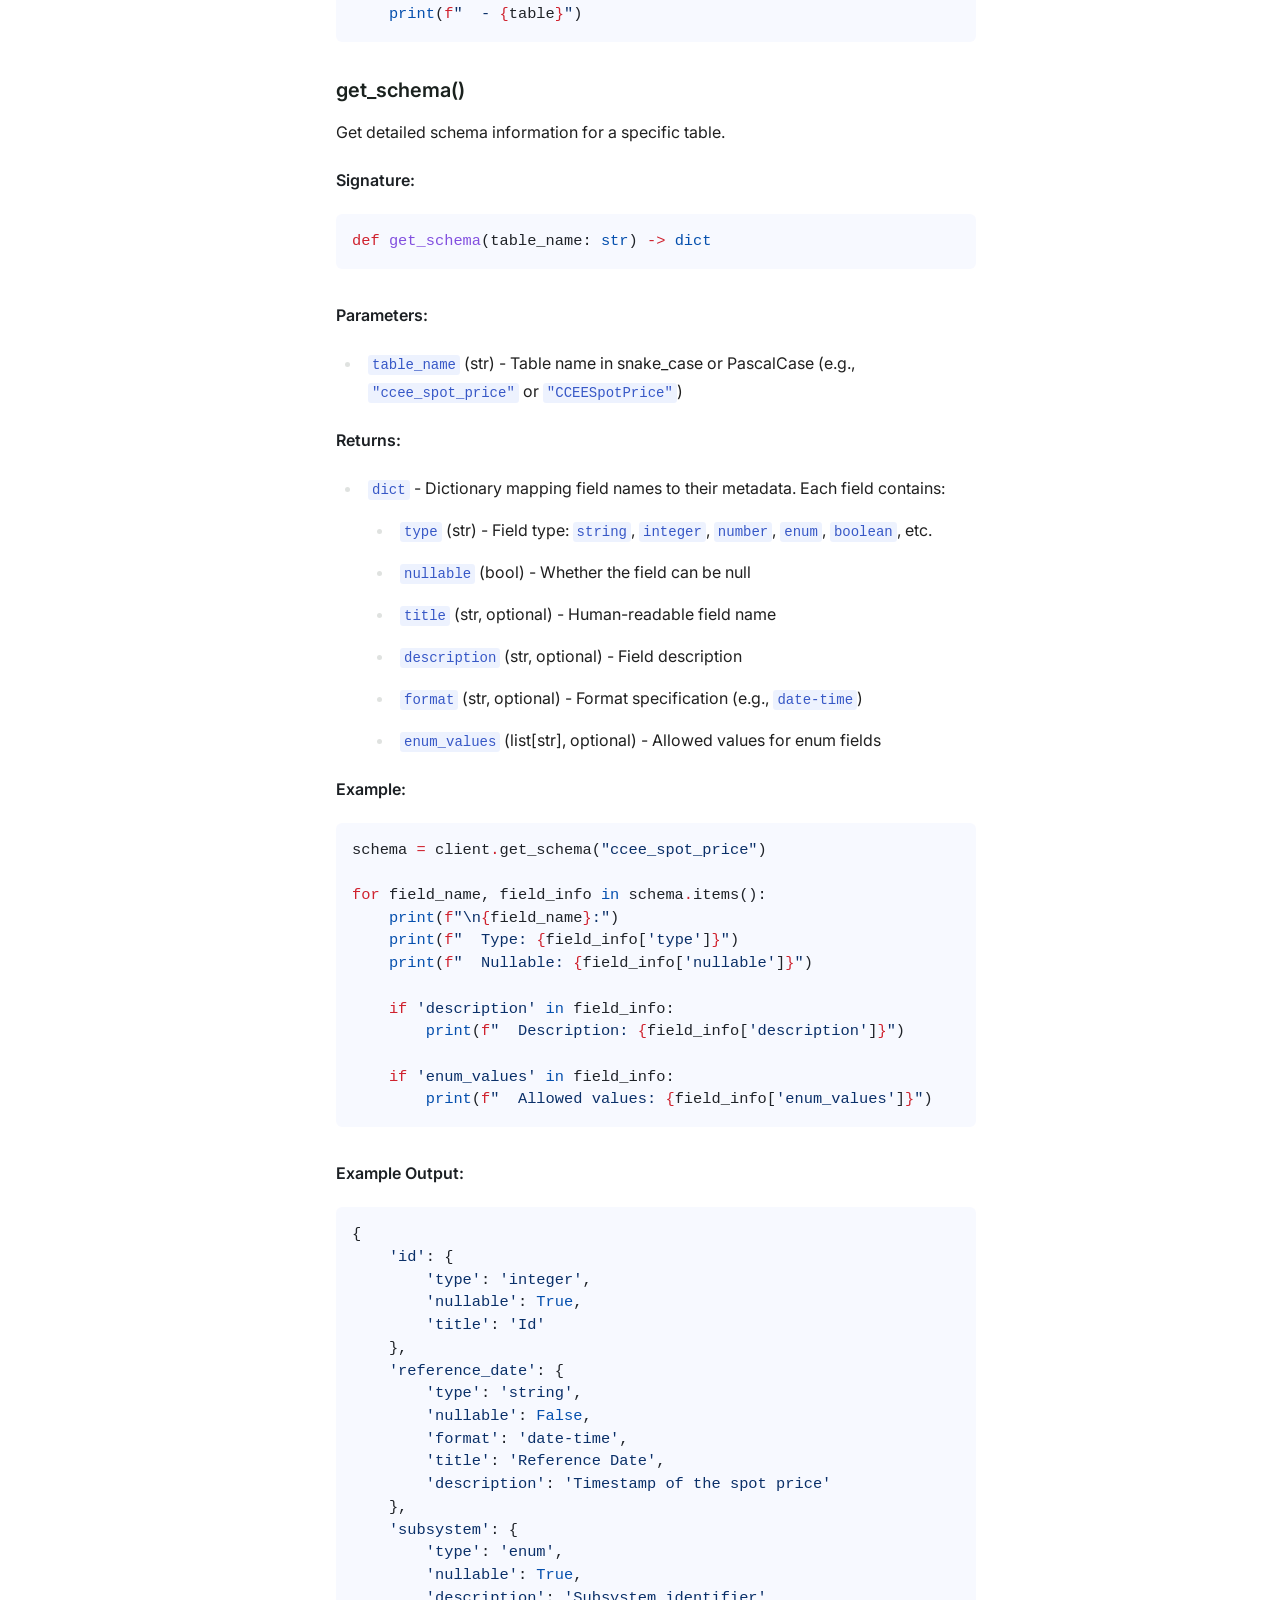
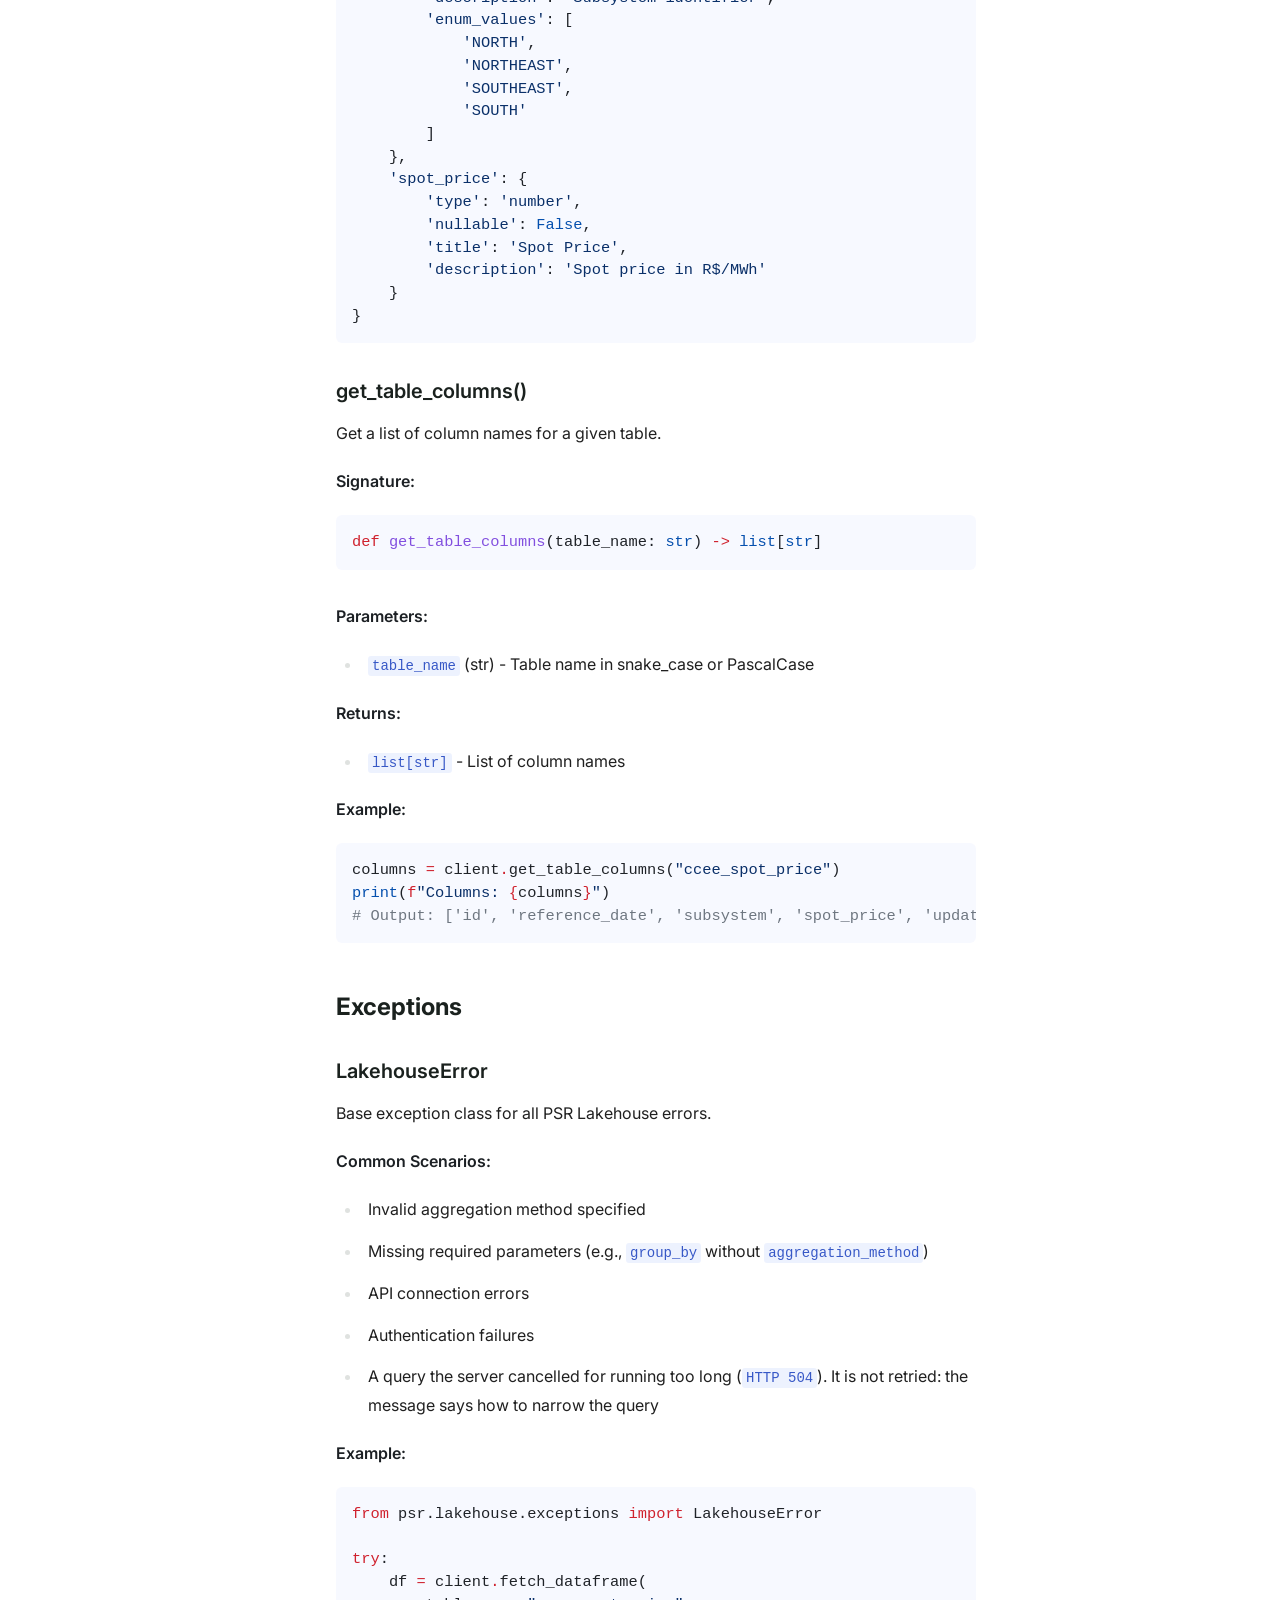
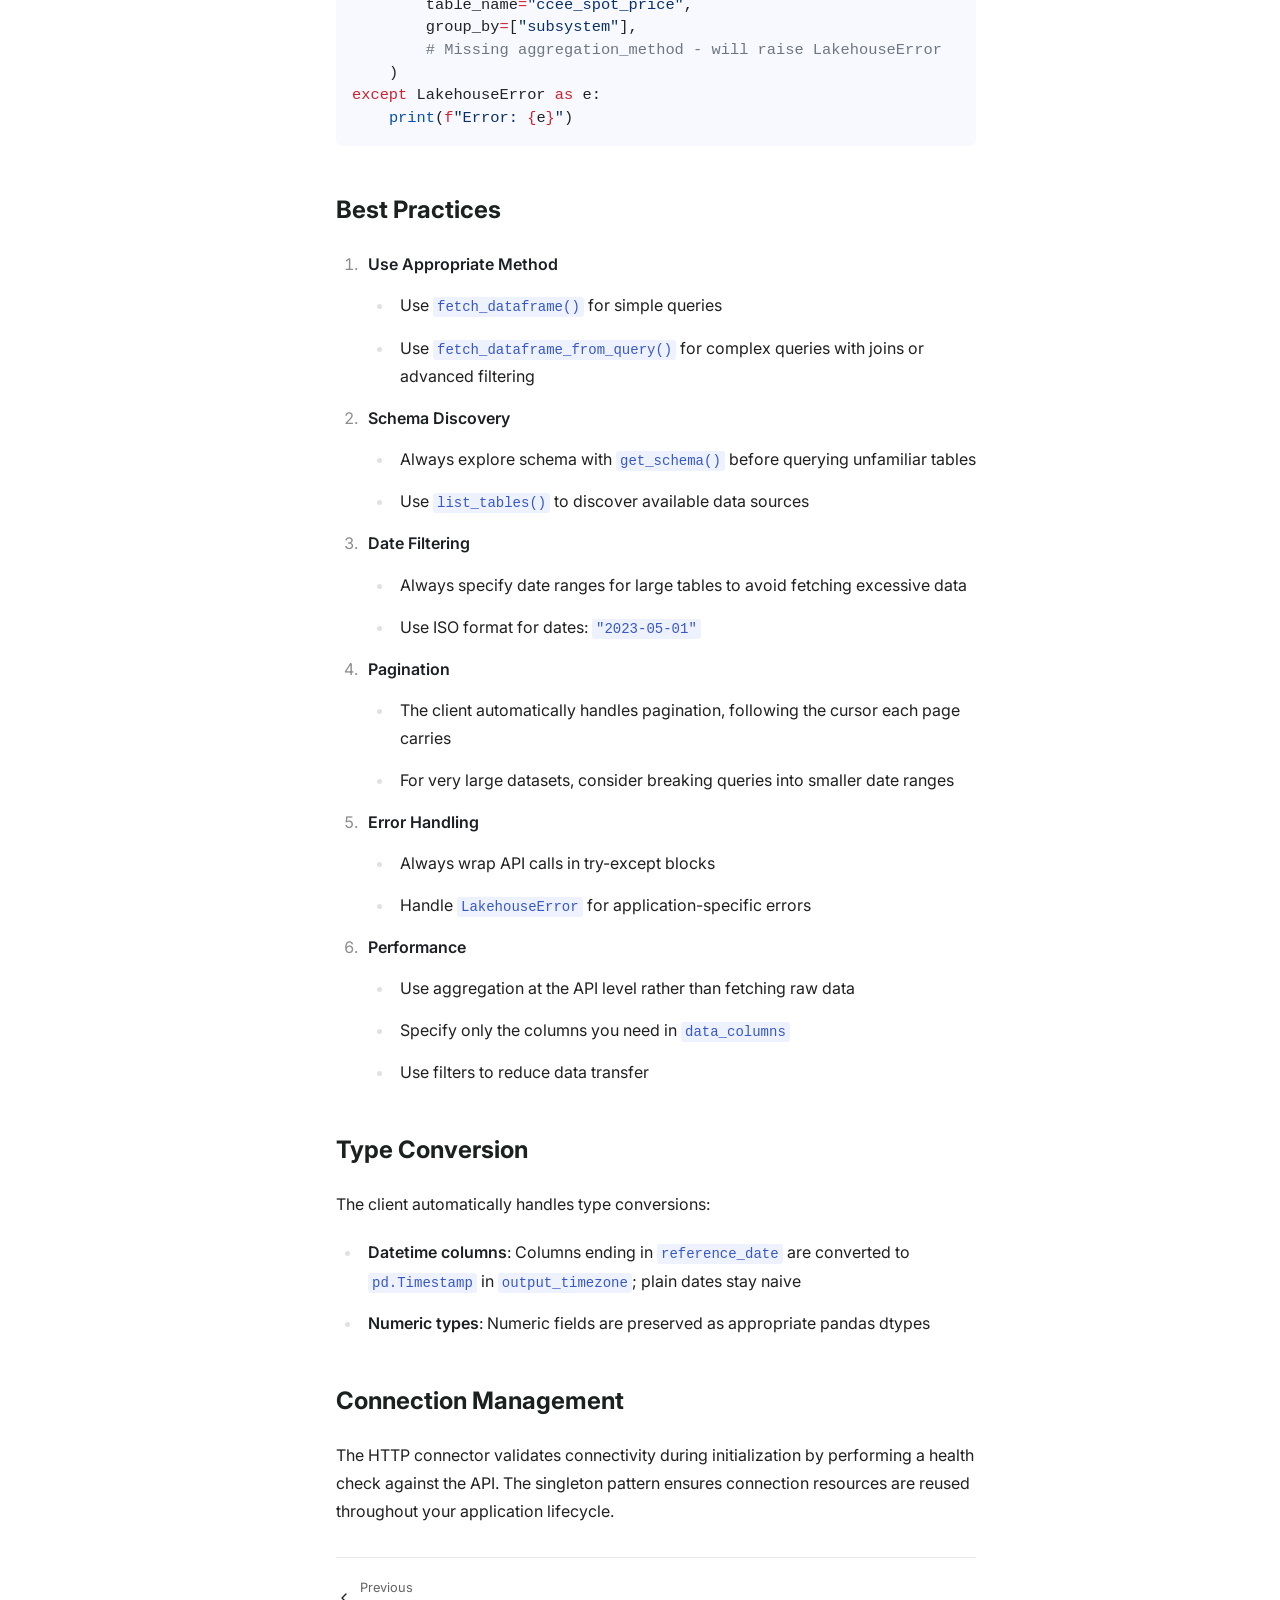
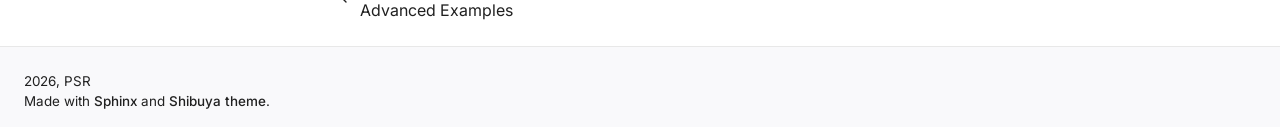
==== commit b22b6b47: "deploy: a629f0ef60d4631329f9b6a2333c20143556f936" ====
--- a/api.html
+++ b/api.html
@@ -218,8 +218,7 @@
 </span></pre></div>
 </div>
 <p>Generate a token at <a class="reference external" href="https://cockpit.psr-inc.com">https://cockpit.psr-inc.com</a>. A rejected or unentitled token
-raises <code class="docutils literal notranslate"><span class="pre">LakehouseAuthError</span></code> during initialization; a missing one currently only
-warns, but will become an error once the API is gated.</p>
+raises <code class="docutils literal notranslate"><span class="pre">LakehouseAuthError</span></code> during initialization, and so does a missing one.</p>
 </section>
 <section id="whoami">
 <h3>whoami()<a class="headerlink" href="#whoami" title="Link to this heading">#</a></h3>
@@ -262,8 +261,12 @@
 </span><span data-line="8">    <span class="n">aggregation_method</span><span class="p">:</span> <span class="nb">str</span> <span class="o">|</span> <span class="kc">None</span> <span class="o">=</span> <span class="kc">None</span><span class="p">,</span>
 </span><span data-line="9">    <span class="n">datetime_granularity</span><span class="p">:</span> <span class="nb">str</span> <span class="o">|</span> <span class="kc">None</span> <span class="o">=</span> <span class="kc">None</span><span class="p">,</span>
 </span><span data-line="10">    <span class="n">order_by</span><span class="p">:</span> <span class="nb">list</span><span class="p">[</span><span class="nb">dict</span><span class="p">]</span> <span class="o">|</span> <span class="kc">None</span> <span class="o">=</span> <span class="kc">None</span><span class="p">,</span>
-</span><span data-line="11">    <span class="n">output_timezone</span><span class="p">:</span> <span class="nb">str</span> <span class="o">=</span> <span class="s2">"America/Sao_Paulo"</span><span class="p">,</span>
-</span><span data-line="12"><span class="p">)</span> <span class="o">-&gt;</span> <span class="n">pd</span><span class="o">.</span><span class="n">DataFrame</span>
+</span><span data-line="11">    <span class="n">joins</span><span class="p">:</span> <span class="nb">list</span><span class="p">[</span><span class="nb">dict</span><span class="p">]</span> <span class="o">|</span> <span class="kc">None</span> <span class="o">=</span> <span class="kc">None</span><span class="p">,</span>
+</span><span data-line="12">    <span class="n">latest_only</span><span class="p">:</span> <span class="nb">bool</span> <span class="o">=</span> <span class="kc">True</span><span class="p">,</span>
+</span><span data-line="13">    <span class="n">output_timezone</span><span class="p">:</span> <span class="nb">str</span> <span class="o">=</span> <span class="s2">"America/Sao_Paulo"</span><span class="p">,</span>
+</span><span data-line="14">    <span class="n">page_size</span><span class="p">:</span> <span class="nb">int</span> <span class="o">=</span> <span class="mi">10000</span><span class="p">,</span>
+</span><span data-line="15">    <span class="n">timeout</span><span class="p">:</span> <span class="nb">int</span> <span class="o">=</span> <span class="mi">600</span><span class="p">,</span>
+</span><span data-line="16"><span class="p">)</span> <span class="o">-&gt;</span> <span class="n">pd</span><span class="o">.</span><span class="n">DataFrame</span>
 </span></pre></div>
 </div>
 <p><strong>Parameters:</strong></p>
@@ -275,7 +278,7 @@
 <li><p><code class="docutils literal notranslate"><span class="pre">end_reference_date</span></code> (str, optional) - End date filter in ISO format (inclusive), e.g., <code class="docutils literal notranslate"><span class="pre">&quot;2023-05-02&quot;</span></code></p></li>
 <li><p><code class="docutils literal notranslate"><span class="pre">group_by</span></code> (list[str], optional) - List of columns to group by for aggregation</p></li>
 <li><p><code class="docutils literal notranslate"><span class="pre">aggregation_method</span></code> (str, optional) - Aggregation method when using <code class="docutils literal notranslate"><span class="pre">group_by</span></code>. Options: <code class="docutils literal notranslate"><span class="pre">&quot;sum&quot;</span></code>, <code class="docutils literal notranslate"><span class="pre">&quot;avg&quot;</span></code>, <code class="docutils literal notranslate"><span class="pre">&quot;min&quot;</span></code>, <code class="docutils literal notranslate"><span class="pre">&quot;max&quot;</span></code></p></li>
-<li><p><code class="docutils literal notranslate"><span class="pre">datetime_granularity</span></code> (str, optional) - Temporal aggregation level. Options: <code class="docutils literal notranslate"><span class="pre">&quot;hour&quot;</span></code>, <code class="docutils literal notranslate"><span class="pre">&quot;day&quot;</span></code>, <code class="docutils literal notranslate"><span class="pre">&quot;week&quot;</span></code>, <code class="docutils literal notranslate"><span class="pre">&quot;month&quot;</span></code></p></li>
+<li><p><code class="docutils literal notranslate"><span class="pre">datetime_granularity</span></code> (str, optional) - Temporal aggregation level. Options: <code class="docutils literal notranslate"><span class="pre">&quot;hour&quot;</span></code>, <code class="docutils literal notranslate"><span class="pre">&quot;day&quot;</span></code>, <code class="docutils literal notranslate"><span class="pre">&quot;month&quot;</span></code>, <code class="docutils literal notranslate"><span class="pre">&quot;year&quot;</span></code></p></li>
 <li><p><code class="docutils literal notranslate"><span class="pre">order_by</span></code> (list[dict], optional) - Sort order as list of dictionaries with <code class="docutils literal notranslate"><span class="pre">column</span></code> and <code class="docutils literal notranslate"><span class="pre">direction</span></code> (<code class="docutils literal notranslate"><span class="pre">&quot;asc&quot;</span></code> or <code class="docutils literal notranslate"><span class="pre">&quot;desc&quot;</span></code>)</p></li>
 <li><p><code class="docutils literal notranslate"><span class="pre">output_timezone</span></code> (str, optional) - Output timezone for datetime fields. Default: <code class="docutils literal notranslate"><span class="pre">&quot;America/Sao_Paulo&quot;</span></code></p></li>
 </ul>
@@ -348,14 +351,15 @@
 <p><strong>Signature:</strong></p>
 <div class="highlight-python notranslate"><div class="highlight"><pre><span></span><span data-line="1"><span class="k">def</span><span class="w"> </span><span class="nf">fetch_dataframe_from_query</span><span class="p">(</span>
 </span><span data-line="2">    <span class="n">json_body</span><span class="p">:</span> <span class="nb">dict</span><span class="p">,</span>
-</span><span data-line="3">    <span class="n">page_size</span><span class="p">:</span> <span class="nb">int</span> <span class="o">=</span> <span class="mi">1000</span>
-</span><span data-line="4"><span class="p">)</span> <span class="o">-&gt;</span> <span class="n">pd</span><span class="o">.</span><span class="n">DataFrame</span>
+</span><span data-line="3">    <span class="n">page_size</span><span class="p">:</span> <span class="nb">int</span> <span class="o">=</span> <span class="mi">10000</span><span class="p">,</span>
+</span><span data-line="4">    <span class="n">timeout</span><span class="p">:</span> <span class="nb">int</span> <span class="o">=</span> <span class="mi">600</span><span class="p">,</span>
+</span><span data-line="5"><span class="p">)</span> <span class="o">-&gt;</span> <span class="n">pd</span><span class="o">.</span><span class="n">DataFrame</span>
 </span></pre></div>
 </div>
 <p><strong>Parameters:</strong></p>
 <ul class="simple">
 <li><p><code class="docutils literal notranslate"><span class="pre">json_body</span></code> (dict) - JSON request body for the query. See Query Structure below.</p></li>
-<li><p><code class="docutils literal notranslate"><span class="pre">page_size</span></code> (int, optional) - Number of results per page. Default: 1000</p></li>
+<li><p><code class="docutils literal notranslate"><span class="pre">page_size</span></code> (int, optional) - Number of results per page. Default: 10000</p></li>
 </ul>
 <p><strong>Returns:</strong></p>
 <ul class="simple">
@@ -379,7 +383,7 @@
 </span><span data-line="13">    <span class="s2">"group_by"</span><span class="p">:</span> <span class="p">{</span>
 </span><span data-line="14">        <span class="s2">"group_by_clause"</span><span class="p">:</span> <span class="p">[</span><span class="s2">"ModelName.column1"</span><span class="p">],</span>
 </span><span data-line="15">        <span class="s2">"default_aggregation_method"</span><span class="p">:</span> <span class="s2">"sum"</span><span class="p">,</span>  <span class="c1"># Options: sum, avg, min, max</span>
-</span><span data-line="16">        <span class="s2">"datetime_granularity"</span><span class="p">:</span> <span class="s2">"day"</span>  <span class="c1"># Options: hour, day, week, month</span>
+</span><span data-line="16">        <span class="s2">"datetime_granularity"</span><span class="p">:</span> <span class="s2">"day"</span>  <span class="c1"># Options: hour, day, month, year</span>
 </span><span data-line="17">    <span class="p">},</span>
 </span><span data-line="18">    <span class="s2">"order_by"</span><span class="p">:</span> <span class="p">[</span>
 </span><span data-line="19">        <span class="p">{</span>
@@ -589,20 +593,19 @@
 </span><span data-line="16">        <span class="s1">'nullable'</span><span class="p">:</span> <span class="kc">True</span><span class="p">,</span>
 </span><span data-line="17">        <span class="s1">'description'</span><span class="p">:</span> <span class="s1">'Subsystem identifier'</span><span class="p">,</span>
 </span><span data-line="18">        <span class="s1">'enum_values'</span><span class="p">:</span> <span class="p">[</span>
-</span><span data-line="19">            <span class="s1">'NORTE'</span><span class="p">,</span>
-</span><span data-line="20">            <span class="s1">'NORDESTE'</span><span class="p">,</span>
-</span><span data-line="21">            <span class="s1">'SUDESTE'</span><span class="p">,</span>
-</span><span data-line="22">            <span class="s1">'SUL'</span><span class="p">,</span>
-</span><span data-line="23">            <span class="s1">'SISTEMA INTERLIGADO NACIONAL'</span>
-</span><span data-line="24">        <span class="p">]</span>
-</span><span data-line="25">    <span class="p">},</span>
-</span><span data-line="26">    <span class="s1">'spot_price'</span><span class="p">:</span> <span class="p">{</span>
-</span><span data-line="27">        <span class="s1">'type'</span><span class="p">:</span> <span class="s1">'number'</span><span class="p">,</span>
-</span><span data-line="28">        <span class="s1">'nullable'</span><span class="p">:</span> <span class="kc">False</span><span class="p">,</span>
-</span><span data-line="29">        <span class="s1">'title'</span><span class="p">:</span> <span class="s1">'Spot Price'</span><span class="p">,</span>
-</span><span data-line="30">        <span class="s1">'description'</span><span class="p">:</span> <span class="s1">'Spot price in R$/MWh'</span>
-</span><span data-line="31">    <span class="p">}</span>
-</span><span data-line="32"><span class="p">}</span>
+</span><span data-line="19">            <span class="s1">'NORTH'</span><span class="p">,</span>
+</span><span data-line="20">            <span class="s1">'NORTHEAST'</span><span class="p">,</span>
+</span><span data-line="21">            <span class="s1">'SOUTHEAST'</span><span class="p">,</span>
+</span><span data-line="22">            <span class="s1">'SOUTH'</span>
+</span><span data-line="23">        <span class="p">]</span>
+</span><span data-line="24">    <span class="p">},</span>
+</span><span data-line="25">    <span class="s1">'spot_price'</span><span class="p">:</span> <span class="p">{</span>
+</span><span data-line="26">        <span class="s1">'type'</span><span class="p">:</span> <span class="s1">'number'</span><span class="p">,</span>
+</span><span data-line="27">        <span class="s1">'nullable'</span><span class="p">:</span> <span class="kc">False</span><span class="p">,</span>
+</span><span data-line="28">        <span class="s1">'title'</span><span class="p">:</span> <span class="s1">'Spot Price'</span><span class="p">,</span>
+</span><span data-line="29">        <span class="s1">'description'</span><span class="p">:</span> <span class="s1">'Spot price in R$/MWh'</span>
+</span><span data-line="30">    <span class="p">}</span>
+</span><span data-line="31"><span class="p">}</span>
 </span></pre></div>
 </div>
 </section>
@@ -681,7 +684,7 @@
 </li>
 <li><p><strong>Pagination</strong></p>
 <ul class="simple">
-<li><p>The client automatically handles pagination</p></li>
+<li><p>The client automatically handles pagination, following the cursor each page carries</p></li>
 <li><p>For very large datasets, consider breaking queries into smaller date ranges</p></li>
 </ul>
 </li>
@@ -704,8 +707,7 @@
 <h2>Type Conversion<a class="headerlink" href="#type-conversion" title="Link to this heading">#</a></h2>
 <p>The client automatically handles type conversions:</p>
 <ul class="simple">
-<li><p><strong>Datetime columns</strong>: Columns named <code class="docutils literal notranslate"><span class="pre">reference_date</span></code> are automatically converted to <code class="docutils literal notranslate"><span class="pre">pd.Timestamp</span></code></p></li>
-<li><p><strong>Index setting</strong>: If <code class="docutils literal notranslate"><span class="pre">reference_date</span></code> exists, it’s automatically set as the DataFrame index</p></li>
+<li><p><strong>Datetime columns</strong>: Columns ending in <code class="docutils literal notranslate"><span class="pre">reference_date</span></code> are converted to <code class="docutils literal notranslate"><span class="pre">pd.Timestamp</span></code> in <code class="docutils literal notranslate"><span class="pre">output_timezone</span></code>; plain dates stay naive</p></li>
 <li><p><strong>Numeric types</strong>: Numeric fields are preserved as appropriate pandas dtypes</p></li>
 </ul>
 </section>
